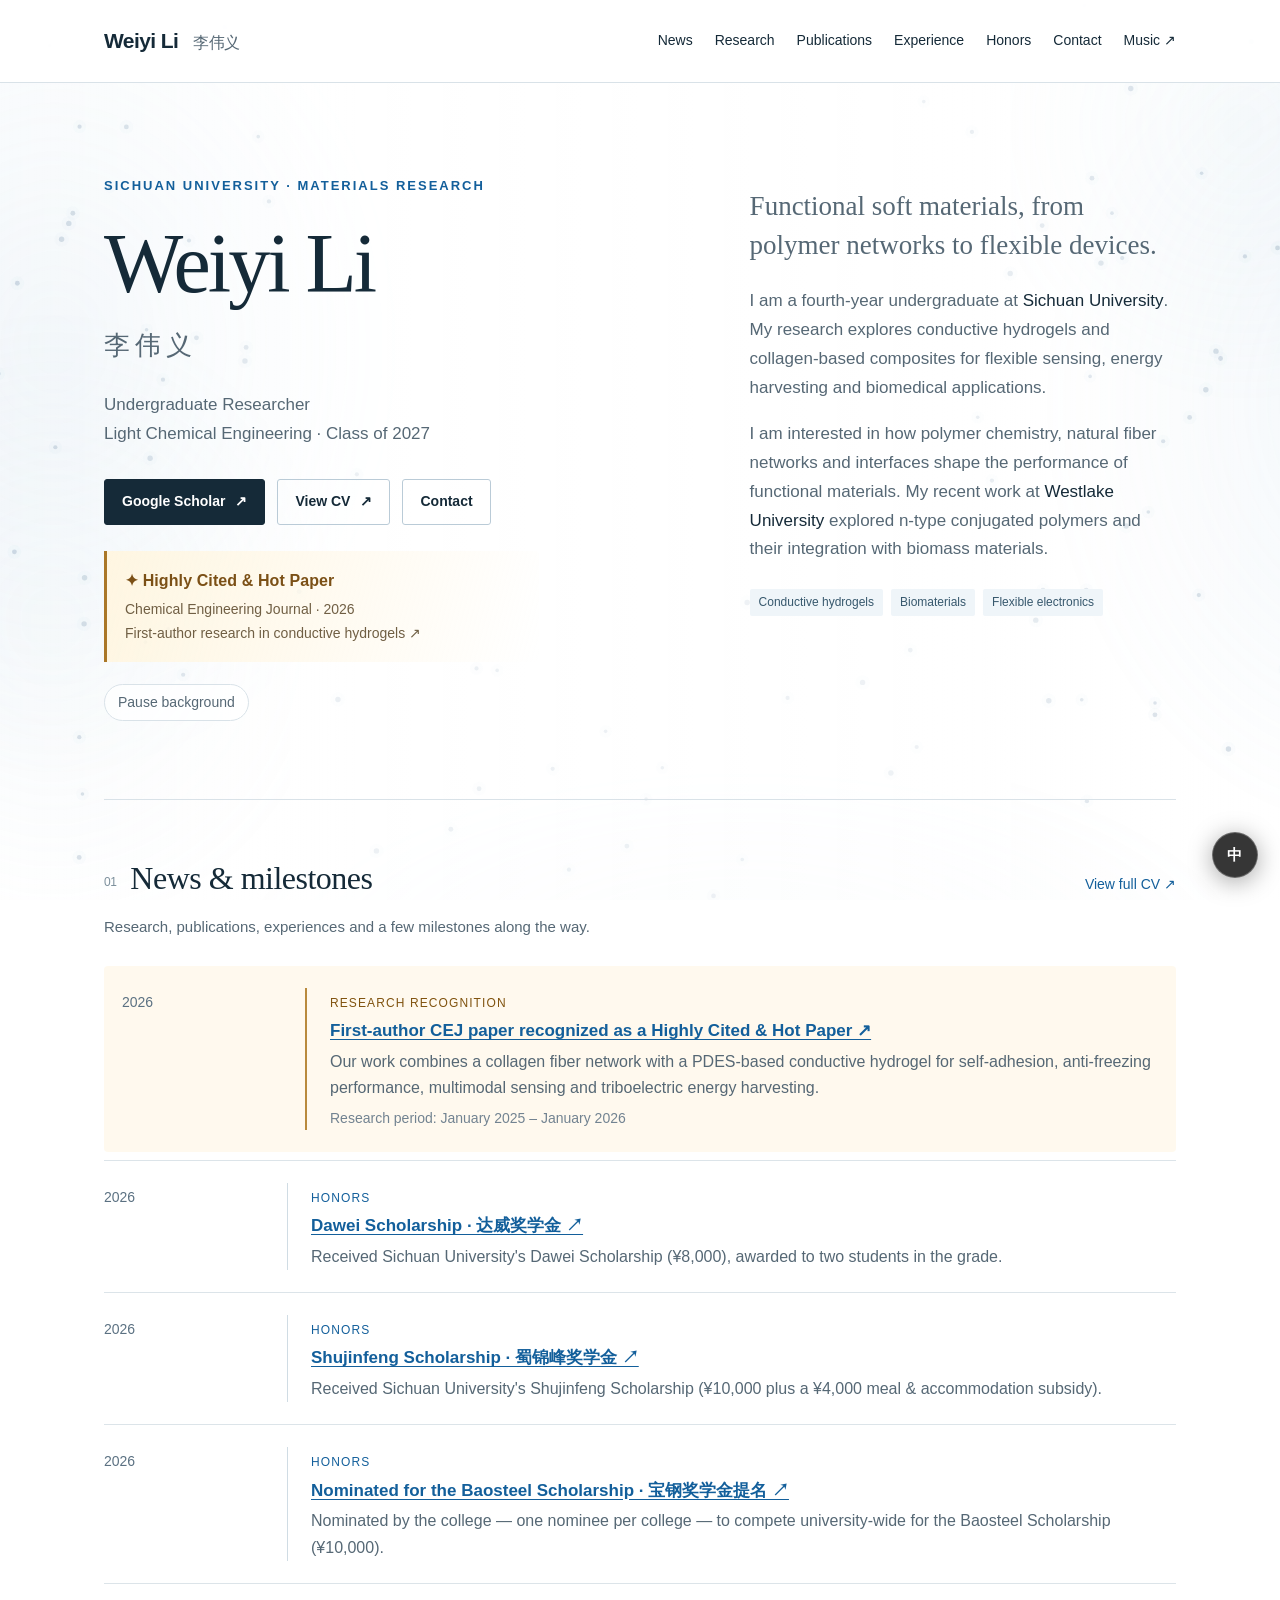
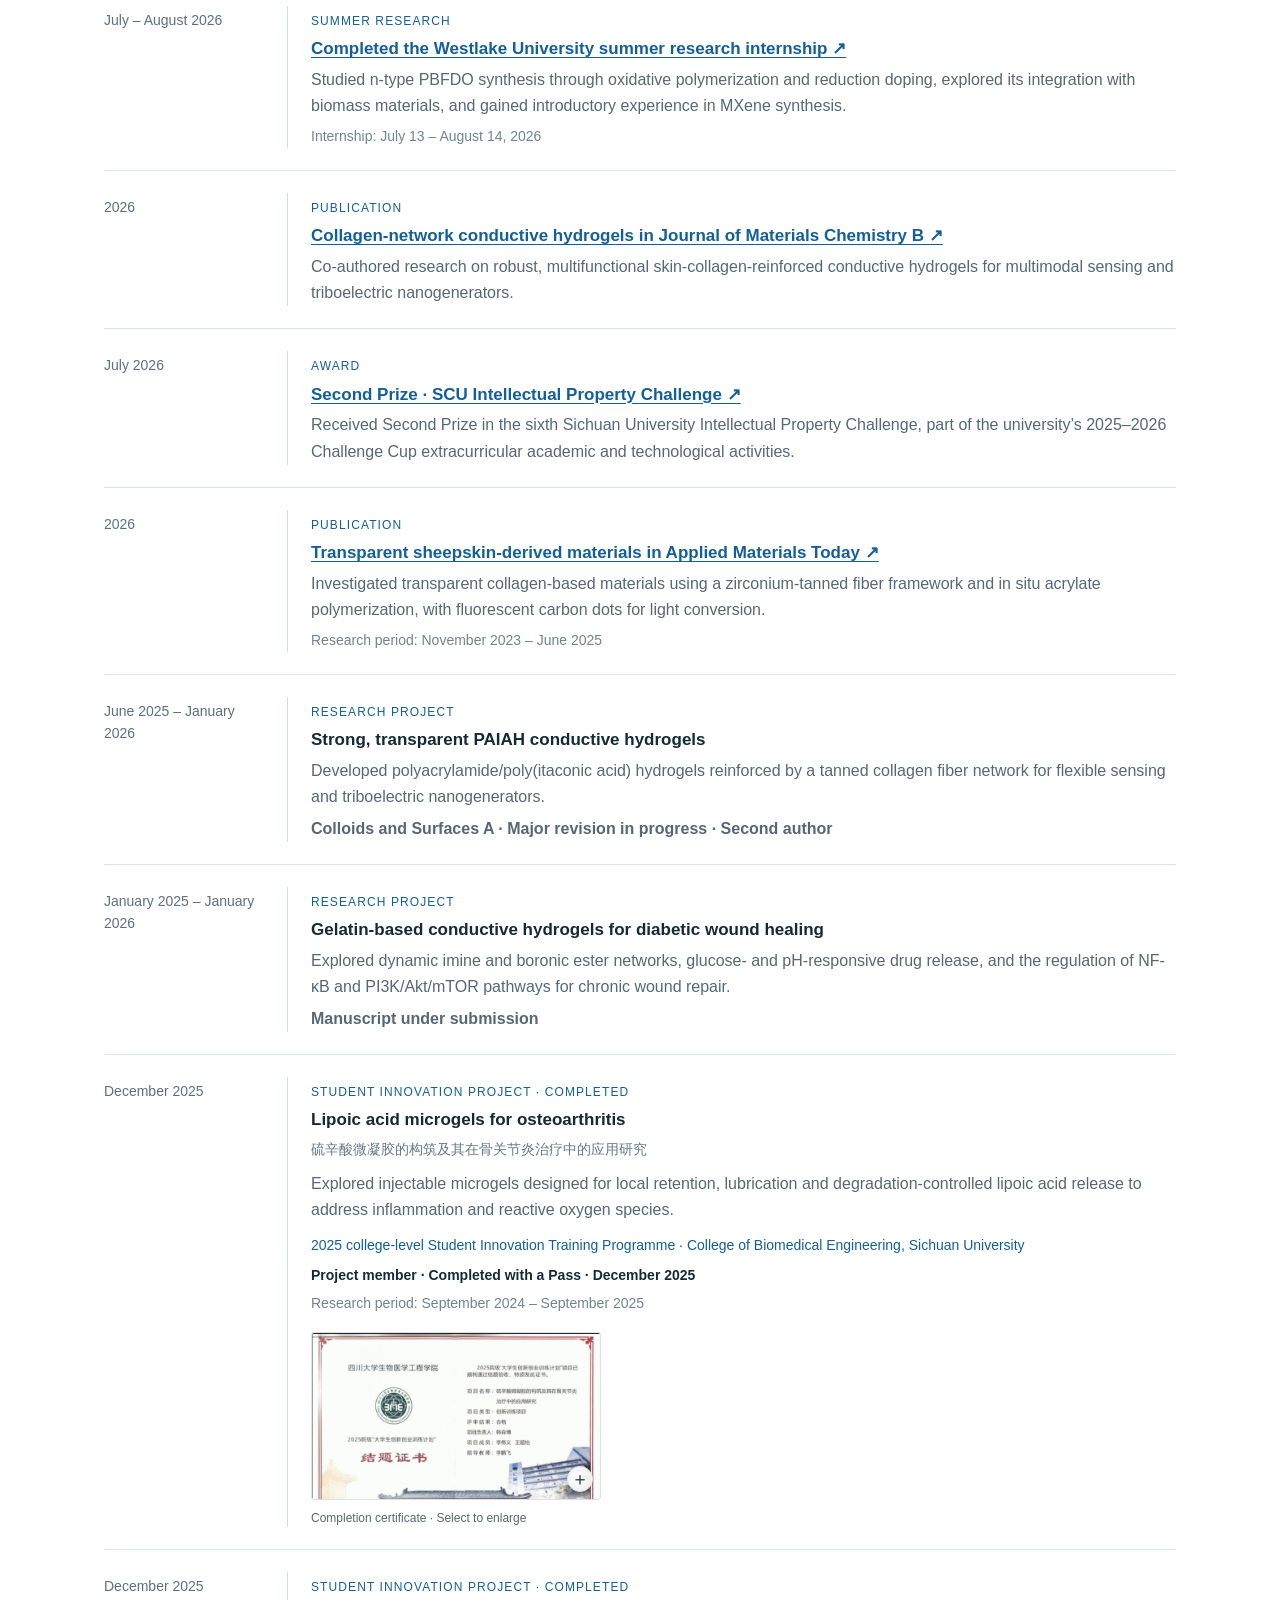
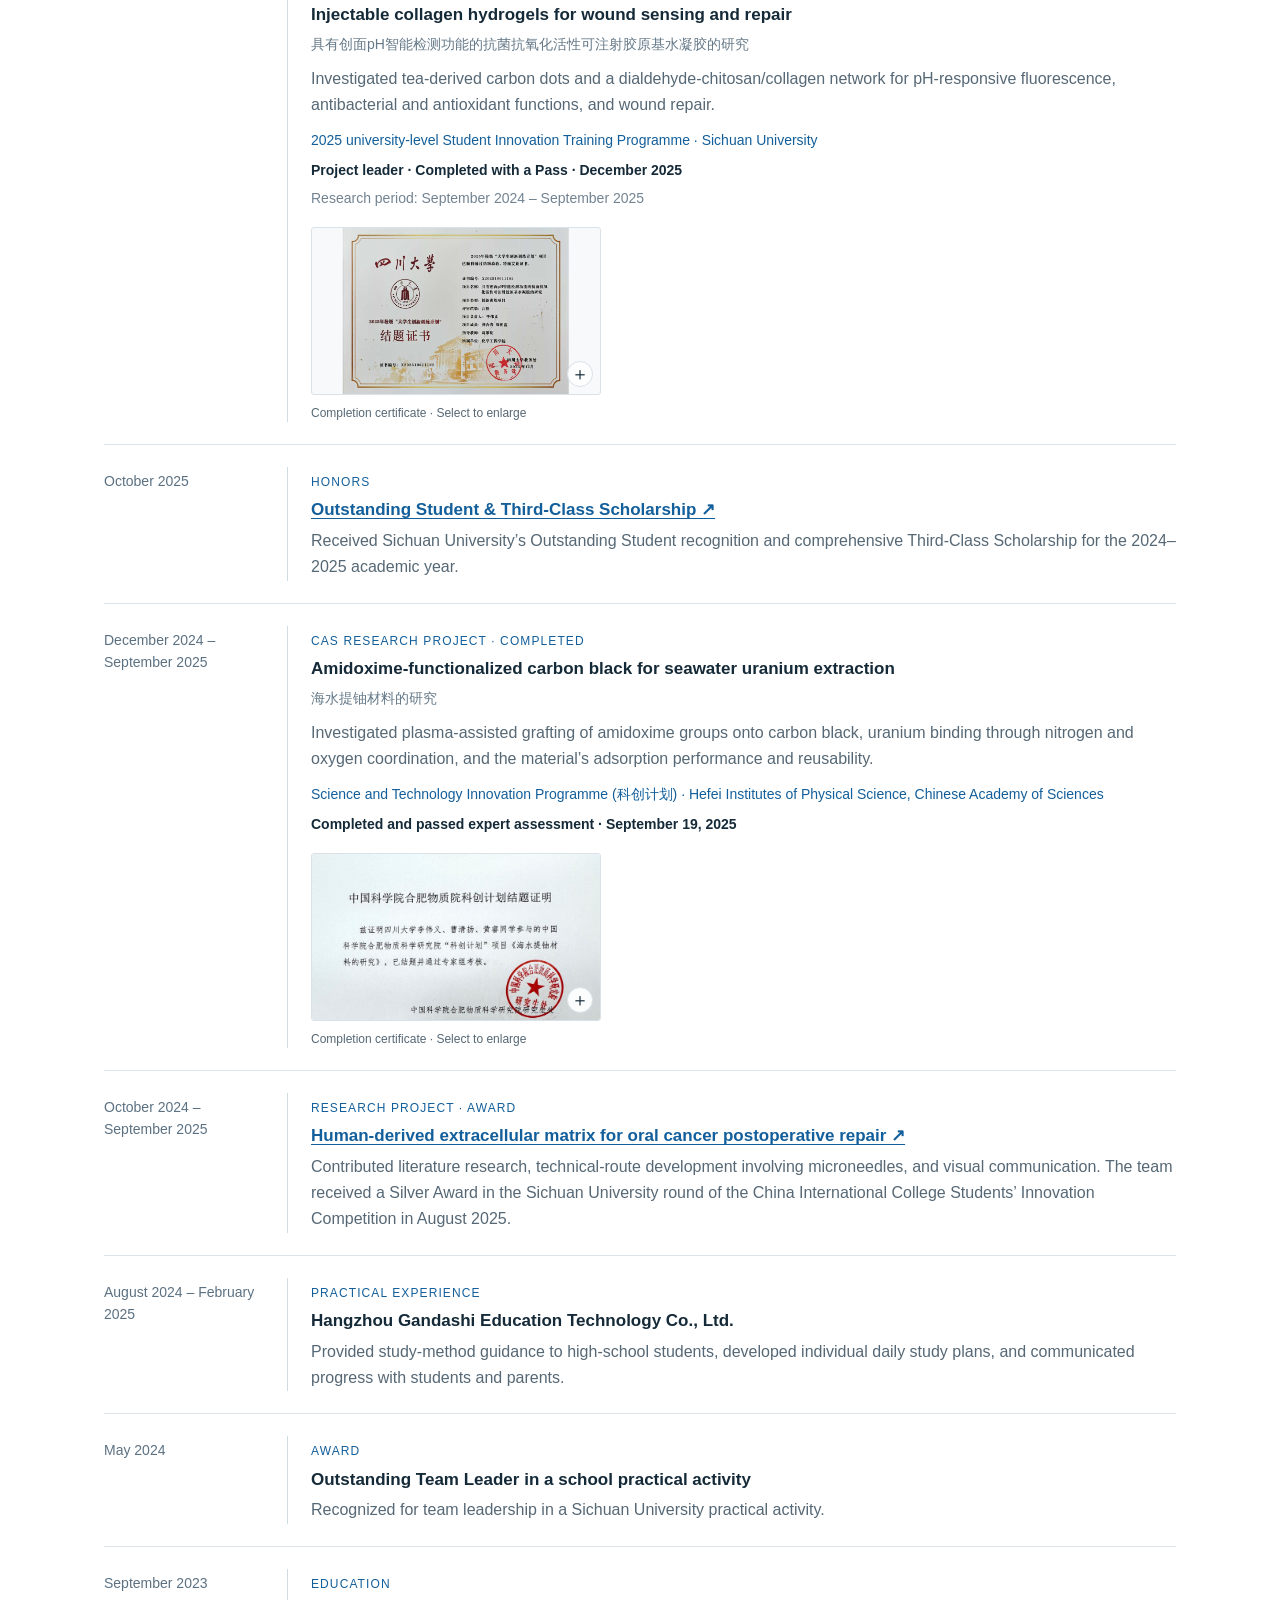
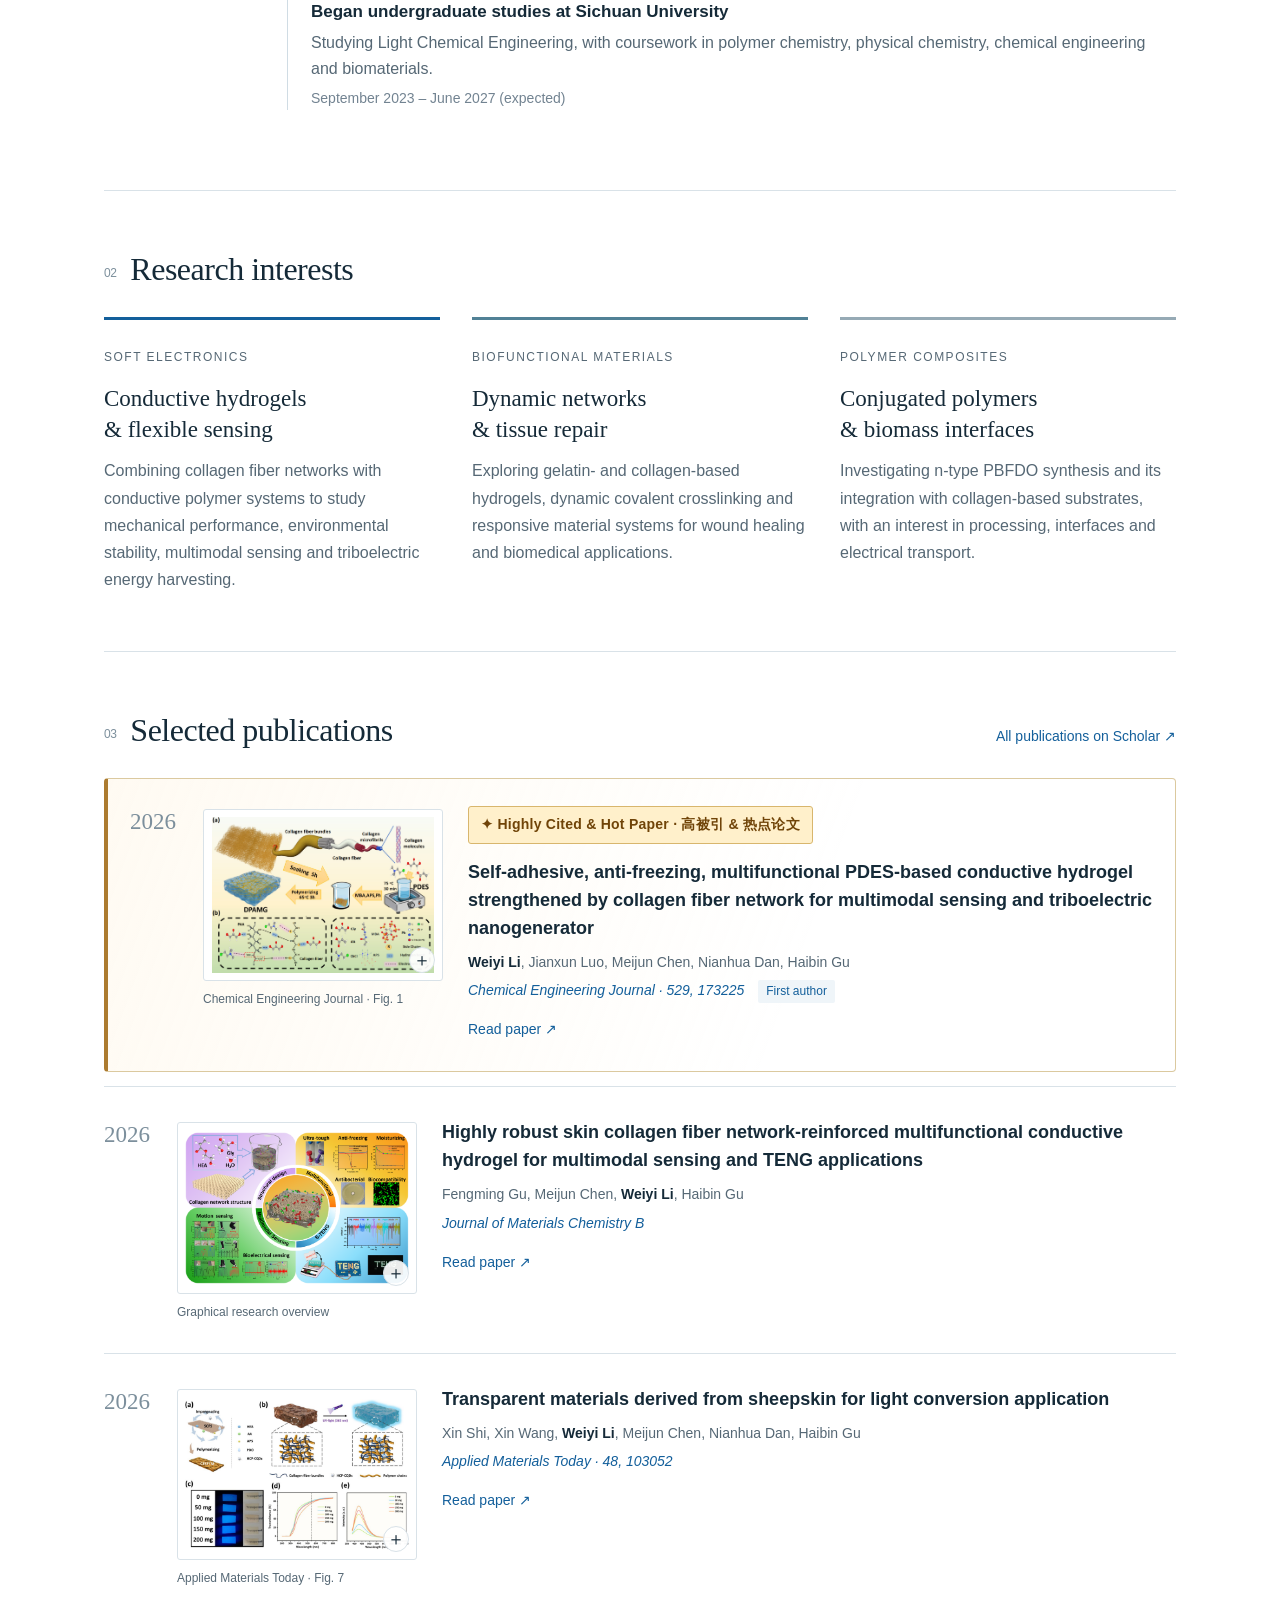
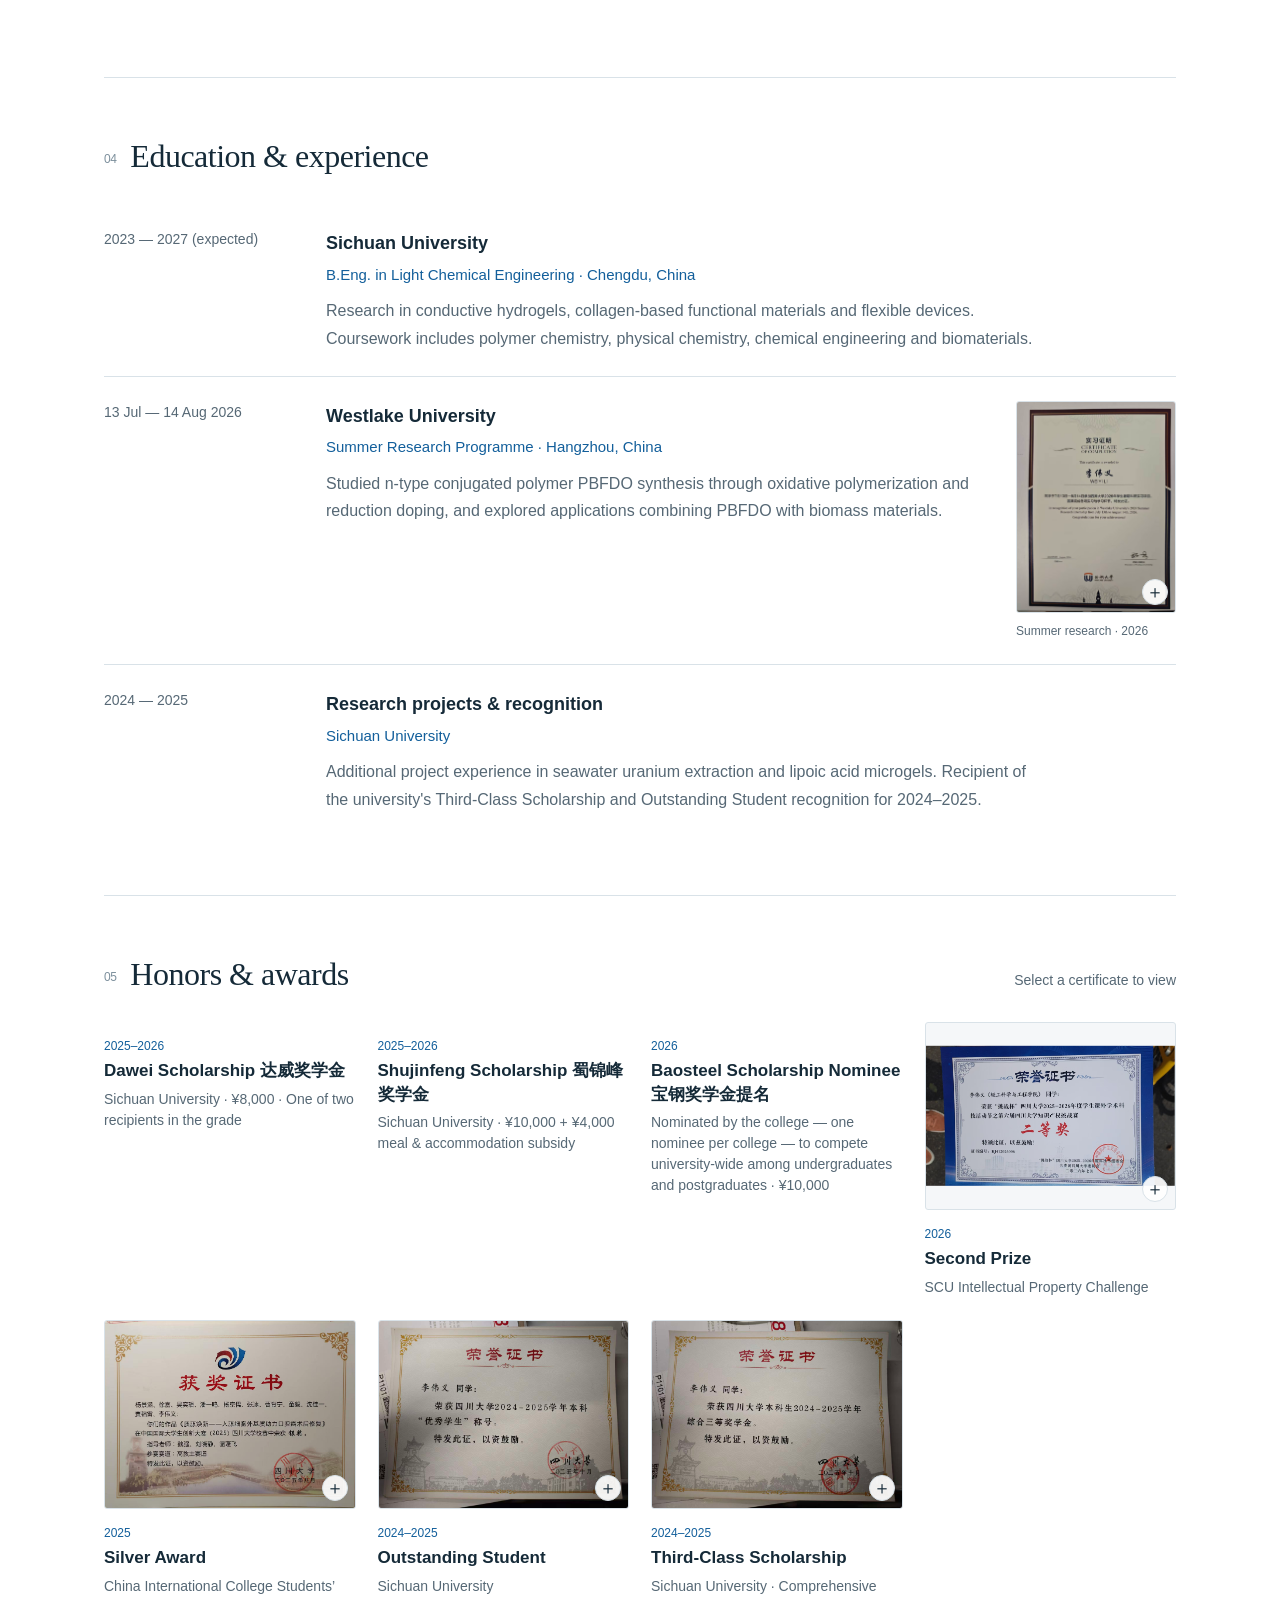
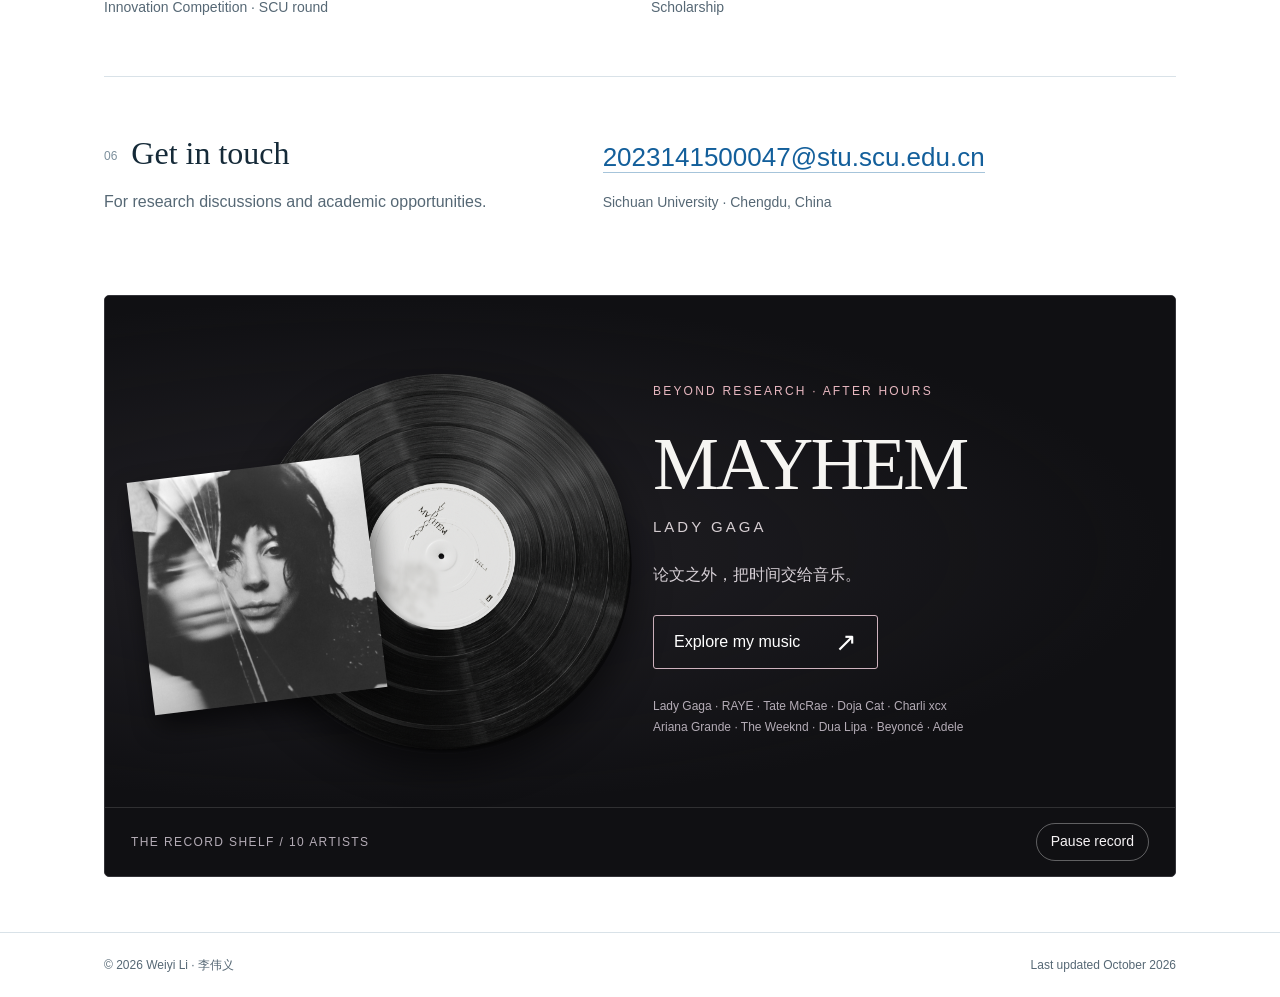
==== index.html @ f897702e "Update footer date to October 2026" ====
<!doctype html>
<html lang="en"><head><meta charset="utf-8"><meta name="viewport" content="width=device-width,initial-scale=1"><title>Weiyi Li | Materials Research</title><meta name="description" content="Weiyi Li is an undergraduate researcher at Sichuan University working on conductive hydrogels, collagen-based materials and conjugated polymers."><meta name="theme-color" content="#152a38"><link rel="stylesheet" href="style.css"></head><body><div class="academic-ambient" aria-hidden="true"><div class="gel-field"></div><div class="gel-field second"></div><canvas id="polymer-network"></canvas><div class="reading-veil"></div></div><a class="skip" href="#main">Skip to content</a><header class="topbar"><div class="wrap"><a class="wordmark" href="#">Weiyi Li <span>李伟义</span></a><nav aria-label="Main navigation"><a href="#news">News</a><a href="#research">Research</a><a href="#publications">Publications</a><a href="#experience">Experience</a><a href="#honors">Honors</a><a href="#contact">Contact</a><a href="music/index.html">Music ↗</a></nav></div></header><main id="main" class="wrap"><div class="hero"><div><p class="eyebrow">Sichuan University · Materials Research</p><h1>Weiyi Li<span lang="zh-CN">李伟义</span></h1><p class="role">Undergraduate Researcher<br>Light Chemical Engineering · Class of 2027</p><div class="links"><a class="button primary" href="https://scholar.google.com/citations?user=PTNazwgAAAAJ&amp;hl=en" target="_blank" rel="noopener noreferrer">Google Scholar <span aria-hidden="true">↗</span></a><a class="button" href="cv.pdf" target="_blank" rel="noopener">View CV <span aria-hidden="true">↗</span></a><a class="button" href="#contact">Contact</a></div><a class="hero-recognition" href="#cej-paper"><span class="recognition-title">✦ Highly Cited & Hot Paper</span><span class="recognition-meta">Chemical Engineering Journal · 2026<br>First-author research in conductive hydrogels ↗</span></a><button type="button" id="background-motion" class="background-motion" aria-pressed="true">Pause background</button></div><div class="intro"><p class="lead">Functional soft materials, from polymer networks to flexible devices.</p><p>I am a fourth-year undergraduate at <strong>Sichuan University</strong>. My research explores conductive hydrogels and collagen-based composites for flexible sensing, energy harvesting and biomedical applications.</p><p>I am interested in how polymer chemistry, natural fiber networks and interfaces shape the performance of functional materials. My recent work at <strong>Westlake University</strong> explored n-type conjugated polymers and their integration with biomass materials.</p><div class="keywords"><span>Conductive hydrogels</span><span>Biomaterials</span><span>Flexible electronics</span></div></div></div><section id="news"><div class="section-head"><h2><span class="section-number">01</span>News &amp; milestones</h2><a href="cv.pdf" target="_blank" rel="noopener">View full CV ↗</a></div><p class="news-intro">Research, publications, experiences and a few milestones along the way.</p><ul class="news-list"><li class="news-item news-highlight"><div class="news-date">2026</div><div class="news-body"><span class="news-category">Research recognition</span><h3><a href="#cej-paper">First-author CEJ paper recognized as a Highly Cited & Hot Paper ↗</a></h3><p>Our work combines a collagen fiber network with a PDES-based conductive hydrogel for self-adhesion, anti-freezing performance, multimodal sensing and triboelectric energy harvesting.</p><p class="news-period">Research period: January 2025 – January 2026</p></div></li><li class="news-item"><div class="news-date">2026</div><div class="news-body"><span class="news-category">Honors</span><h3><a href="#honors">Dawei Scholarship · 达威奖学金 ↗</a></h3><p>Received Sichuan University's Dawei Scholarship (¥8,000), awarded to two students in the grade.</p></div></li><li class="news-item"><div class="news-date">2026</div><div class="news-body"><span class="news-category">Honors</span><h3><a href="#honors">Shujinfeng Scholarship · 蜀锦峰奖学金 ↗</a></h3><p>Received Sichuan University's Shujinfeng Scholarship (¥10,000 plus a ¥4,000 meal &amp; accommodation subsidy).</p></div></li><li class="news-item"><div class="news-date">2026</div><div class="news-body"><span class="news-category">Honors</span><h3><a href="#honors">Nominated for the Baosteel Scholarship · 宝钢奖学金提名 ↗</a></h3><p>Nominated by the college — one nominee per college — to compete university-wide for the Baosteel Scholarship (¥10,000).</p></div></li><li class="news-item"><div class="news-date">July – August 2026</div><div class="news-body"><span class="news-category">Summer research</span><h3><a href="#experience">Completed the Westlake University summer research internship ↗</a></h3><p>Studied n-type PBFDO synthesis through oxidative polymerization and reduction doping, explored its integration with biomass materials, and gained introductory experience in MXene synthesis.</p><p class="news-period">Internship: July 13 – August 14, 2026</p></div></li><li class="news-item"><div class="news-date">2026</div><div class="news-body"><span class="news-category">Publication</span><h3><a href="https://doi.org/10.1039/D6TB00545D" target="_blank" rel="noopener noreferrer">Collagen-network conductive hydrogels in Journal of Materials Chemistry B ↗</a></h3><p>Co-authored research on robust, multifunctional skin-collagen-reinforced conductive hydrogels for multimodal sensing and triboelectric nanogenerators.</p></div></li><li class="news-item"><div class="news-date">July 2026</div><div class="news-body"><span class="news-category">Award</span><h3><a href="#honors">Second Prize · SCU Intellectual Property Challenge ↗</a></h3><p>Received Second Prize in the sixth Sichuan University Intellectual Property Challenge, part of the university’s 2025–2026 Challenge Cup extracurricular academic and technological activities.</p></div></li><li class="news-item"><div class="news-date">2026</div><div class="news-body"><span class="news-category">Publication</span><h3><a href="https://doi.org/10.1016/j.apmt.2025.103052" target="_blank" rel="noopener noreferrer">Transparent sheepskin-derived materials in Applied Materials Today ↗</a></h3><p>Investigated transparent collagen-based materials using a zirconium-tanned fiber framework and in situ acrylate polymerization, with fluorescent carbon dots for light conversion.</p><p class="news-period">Research period: November 2023 – June 2025</p></div></li><li class="news-item"><div class="news-date">June 2025 – January 2026</div><div class="news-body"><span class="news-category">Research project</span><h3>Strong, transparent PAIAH conductive hydrogels</h3><p>Developed polyacrylamide/poly(itaconic acid) hydrogels reinforced by a tanned collagen fiber network for flexible sensing and triboelectric nanogenerators.</p><p><strong>Colloids and Surfaces A · Major revision in progress · Second author</strong></p></div></li><li class="news-item"><div class="news-date">January 2025 – January 2026</div><div class="news-body"><span class="news-category">Research project</span><h3>Gelatin-based conductive hydrogels for diabetic wound healing</h3><p>Explored dynamic imine and boronic ester networks, glucose- and pH-responsive drug release, and the regulation of NF-κB and PI3K/Akt/mTOR pathways for chronic wound repair.</p><p><strong>Manuscript under submission</strong></p></div></li><li class="news-item"><div class="news-date">December 2025</div><div class="news-body"><span class="news-category">Student innovation project · Completed</span><h3>Lipoic acid microgels for osteoarthritis</h3><p class="project-original-title" lang="zh-CN">硫辛酸微凝胶的构筑及其在骨关节炎治疗中的应用研究</p><p>Explored injectable microgels designed for local retention, lubrication and degradation-controlled lipoic acid release to address inflammation and reactive oxygen species.</p><p class="project-programme">2025 college-level Student Innovation Training Programme · College of Biomedical Engineering, Sichuan University</p><p class="project-status">Project member · Completed with a Pass · December 2025</p><p class="news-period">Research period: September 2024 – September 2025</p><figure class="project-certificate"><a class="image-zoom" href="assets/lipoic-microgels-completion.jpg" data-image="assets/lipoic-microgels-completion.jpg" data-caption="SCU college-level innovation project · Lipoic acid microgels for osteoarthritis · Project member · Completed December 2025" aria-label="Enlarge: SCU college-level innovation project · Lipoic acid microgels for osteoarthritis · Project member · Completed December 2025"><img src="assets/lipoic-microgels-completion.jpg" alt="SCU college-level innovation project · Lipoic acid microgels for osteoarthritis · Project member · Completed December 2025" loading="lazy" decoding="async" width="1418" height="1016"><span class="zoom-mark" aria-hidden="true">＋</span></a><figcaption>Completion certificate · Select to enlarge</figcaption></figure></div></li><li class="news-item"><div class="news-date">December 2025</div><div class="news-body"><span class="news-category">Student innovation project · Completed</span><h3>Injectable collagen hydrogels for wound sensing and repair</h3><p class="project-original-title" lang="zh-CN">具有创面pH智能检测功能的抗菌抗氧化活性可注射胶原基水凝胶的研究</p><p>Investigated tea-derived carbon dots and a dialdehyde-chitosan/collagen network for pH-responsive fluorescence, antibacterial and antioxidant functions, and wound repair.</p><p class="project-programme">2025 university-level Student Innovation Training Programme · Sichuan University</p><p class="project-status">Project leader · Completed with a Pass · December 2025</p><p class="news-period">Research period: September 2024 – September 2025</p><figure class="project-certificate"><a class="image-zoom rotated-counterclockwise" href="assets/collagen-hydrogel-completion.jpg" data-image="assets/collagen-hydrogel-completion.jpg" data-caption="SCU university-level innovation project · Injectable collagen hydrogel for wound pH sensing · Project leader · Completed December 2025" aria-label="Enlarge: SCU university-level innovation project · Injectable collagen hydrogel for wound pH sensing · Project leader · Completed December 2025" data-rotation="-90"><img src="assets/collagen-hydrogel-completion.jpg" alt="SCU university-level innovation project · Injectable collagen hydrogel for wound pH sensing · Project leader · Completed December 2025" loading="lazy" decoding="async" width="1279" height="1724"><span class="zoom-mark" aria-hidden="true">＋</span></a><figcaption>Completion certificate · Select to enlarge</figcaption></figure></div></li><li class="news-item"><div class="news-date">October 2025</div><div class="news-body"><span class="news-category">Honors</span><h3><a href="#honors">Outstanding Student &amp; Third-Class Scholarship ↗</a></h3><p>Received Sichuan University’s Outstanding Student recognition and comprehensive Third-Class Scholarship for the 2024–2025 academic year.</p></div></li><li class="news-item"><div class="news-date">December 2024 – September 2025</div><div class="news-body"><span class="news-category">CAS research project · Completed</span><h3>Amidoxime-functionalized carbon black for seawater uranium extraction</h3><p class="project-original-title" lang="zh-CN">海水提铀材料的研究</p><p>Investigated plasma-assisted grafting of amidoxime groups onto carbon black, uranium binding through nitrogen and oxygen coordination, and the material’s adsorption performance and reusability.</p><p class="project-programme">Science and Technology Innovation Programme (科创计划) · Hefei Institutes of Physical Science, Chinese Academy of Sciences</p><p class="project-status">Completed and passed expert assessment · September 19, 2025</p><figure class="project-certificate"><a class="image-zoom" href="assets/cas-uranium-completion.png" data-image="assets/cas-uranium-completion.png" data-caption="CAS Hefei Institutes of Physical Science · Seawater uranium extraction project · Completed September 19, 2025" aria-label="Enlarge: CAS Hefei Institutes of Physical Science · Seawater uranium extraction project · Completed September 19, 2025"><img src="assets/cas-uranium-completion.png" alt="CAS Hefei Institutes of Physical Science · Seawater uranium extraction project · Completed September 19, 2025" loading="lazy" decoding="async" width="730" height="971"><span class="zoom-mark" aria-hidden="true">＋</span></a><figcaption>Completion certificate · Select to enlarge</figcaption></figure></div></li><li class="news-item"><div class="news-date">October 2024 – September 2025</div><div class="news-body"><span class="news-category">Research project · Award</span><h3><a href="#honors">Human-derived extracellular matrix for oral cancer postoperative repair ↗</a></h3><p>Contributed literature research, technical-route development involving microneedles, and visual communication. The team received a Silver Award in the Sichuan University round of the China International College Students’ Innovation Competition in August 2025.</p></div></li><li class="news-item"><div class="news-date">August 2024 – February 2025</div><div class="news-body"><span class="news-category">Practical experience</span><h3>Hangzhou Gandashi Education Technology Co., Ltd.</h3><p>Provided study-method guidance to high-school students, developed individual daily study plans, and communicated progress with students and parents.</p></div></li><li class="news-item"><div class="news-date">May 2024</div><div class="news-body"><span class="news-category">Award</span><h3>Outstanding Team Leader in a school practical activity</h3><p>Recognized for team leadership in a Sichuan University practical activity.</p></div></li><li class="news-item"><div class="news-date">September 2023</div><div class="news-body"><span class="news-category">Education</span><h3>Began undergraduate studies at Sichuan University</h3><p>Studying Light Chemical Engineering, with coursework in polymer chemistry, physical chemistry, chemical engineering and biomaterials.</p><p class="news-period">September 2023 – June 2027 (expected)</p></div></li></ul></section><section id="research"><div class="section-head"><h2><span class="section-number">02</span>Research interests</h2></div><div class="research-grid"><article class="research"><span class="kicker">Soft electronics</span><h3>Conductive hydrogels<br>&amp; flexible sensing</h3><p>Combining collagen fiber networks with conductive polymer systems to study mechanical performance, environmental stability, multimodal sensing and triboelectric energy harvesting.</p></article><article class="research"><span class="kicker">Biofunctional materials</span><h3>Dynamic networks<br>&amp; tissue repair</h3><p>Exploring gelatin- and collagen-based hydrogels, dynamic covalent crosslinking and responsive material systems for wound healing and biomedical applications.</p></article><article class="research"><span class="kicker">Polymer composites</span><h3>Conjugated polymers<br>&amp; biomass interfaces</h3><p>Investigating n-type PBFDO synthesis and its integration with collagen-based substrates, with an interest in processing, interfaces and electrical transport.</p></article></div></section><section id="publications"><div class="section-head"><h2><span class="section-number">03</span>Selected publications</h2><a href="https://scholar.google.com/citations?user=PTNazwgAAAAJ&amp;hl=en" target="_blank" rel="noopener noreferrer">All publications on Scholar ↗</a></div><article class="pub with-figure highly-cited" id="cej-paper"><div class="pub-year">2026</div><figure class="paper-figure"><a class="image-zoom " href="assets/dpamg-network.png" data-image="assets/dpamg-network.png" data-caption="Preparation and network design of DPAMG." aria-label="Enlarge: Preparation and network design of DPAMG."><img src="assets/dpamg-network.png" alt="Preparation and network design of DPAMG." loading="lazy" decoding="async" width="1022" height="717"><span class="zoom-mark" aria-hidden="true">＋</span></a><figcaption>Chemical Engineering Journal · Fig. 1</figcaption></figure><div><span class="highly-cited-badge">✦ Highly Cited & Hot Paper · 高被引 & 热点论文</span><h3><a href="https://www.sciencedirect.com/science/article/pii/S1385894726006844" target="_blank" rel="noopener noreferrer">Self-adhesive, anti-freezing, multifunctional PDES-based conductive hydrogel strengthened by collagen fiber network for multimodal sensing and triboelectric nanogenerator</a></h3><p><strong>Weiyi Li</strong>, Jianxun Luo, Meijun Chen, Nianhua Dan, Haibin Gu</p><p class="venue">Chemical Engineering Journal · 529, 173225 <span class="tag">First author</span></p><a class="paper-link" href="https://www.sciencedirect.com/science/article/pii/S1385894726006844" target="_blank" rel="noopener noreferrer">Read paper ↗</a></div></article><article class="pub with-figure"><div class="pub-year">2026</div><figure class="paper-figure"><a class="image-zoom " href="assets/hydrogel-overview.png" data-image="assets/hydrogel-overview.png" data-caption="Collagen-network hydrogel for multimodal sensing and triboelectric energy harvesting." aria-label="Enlarge: Collagen-network hydrogel for multimodal sensing and triboelectric energy harvesting."><img src="assets/hydrogel-overview.png" alt="Collagen-network hydrogel for multimodal sensing and triboelectric energy harvesting." loading="lazy" decoding="async" width="1385" height="945"><span class="zoom-mark" aria-hidden="true">＋</span></a><figcaption>Graphical research overview</figcaption></figure><div><h3><a href="https://doi.org/10.1039/D6TB00545D" target="_blank" rel="noopener noreferrer">Highly robust skin collagen fiber network-reinforced multifunctional conductive hydrogel for multimodal sensing and TENG applications</a></h3><p>Fengming Gu, Meijun Chen, <strong>Weiyi Li</strong>, Haibin Gu</p><p class="venue">Journal of Materials Chemistry B</p><a class="paper-link" href="https://doi.org/10.1039/D6TB00545D" target="_blank" rel="noopener noreferrer">Read paper ↗</a></div></article><article class="pub with-figure"><div class="pub-year">2026</div><figure class="paper-figure"><a class="image-zoom " href="assets/light-conversion.png" data-image="assets/light-conversion.png" data-caption="Fluorescent transparent collagen-based materials." aria-label="Enlarge: Fluorescent transparent collagen-based materials."><img src="assets/light-conversion.png" alt="Fluorescent transparent collagen-based materials." loading="lazy" decoding="async" width="1388" height="932"><span class="zoom-mark" aria-hidden="true">＋</span></a><figcaption>Applied Materials Today · Fig. 7</figcaption></figure><div><h3><a href="https://www.sciencedirect.com/science/article/abs/pii/S235294072500469X" target="_blank" rel="noopener noreferrer">Transparent materials derived from sheepskin for light conversion application</a></h3><p>Xin Shi, Xin Wang, <strong>Weiyi Li</strong>, Meijun Chen, Nianhua Dan, Haibin Gu</p><p class="venue">Applied Materials Today · 48, 103052</p><a class="paper-link" href="https://doi.org/10.1016/j.apmt.2025.103052" target="_blank" rel="noopener noreferrer">Read paper ↗</a></div></article></section><section id="experience"><div class="section-head"><h2><span class="section-number">04</span>Education &amp; experience</h2></div><article class="experience-row"><div class="date">2023 — 2027 (expected)</div><div><h3>Sichuan University</h3><p class="position">B.Eng. in Light Chemical Engineering · Chengdu, China</p><p>Research in conductive hydrogels, collagen-based functional materials and flexible devices. Coursework includes polymer chemistry, physical chemistry, chemical engineering and biomaterials.</p></div></article><article class="experience-row with-certificate"><div class="date">13 Jul — 14 Aug 2026</div><div><h3>Westlake University</h3><p class="position">Summer Research Programme · Hangzhou, China</p><p>Studied n-type conjugated polymer PBFDO synthesis through oxidative polymerization and reduction doping, and explored applications combining PBFDO with biomass materials.</p></div><figure class="internship-photo"><a class="image-zoom " href="assets/westlake-certificate.jpg" data-image="assets/westlake-certificate.jpg" data-caption="Westlake University summer research internship certificate, July 13–August 14, 2026." aria-label="Enlarge: Westlake University summer research internship certificate, July 13–August 14, 2026."><img src="assets/westlake-certificate.jpg" alt="Westlake University summer research internship certificate, July 13–August 14, 2026." loading="lazy" decoding="async" width="1279" height="1706"><span class="zoom-mark" aria-hidden="true">＋</span></a><figcaption>Summer research · 2026</figcaption></figure></article><article class="experience-row"><div class="date">2024 — 2025</div><div><h3>Research projects &amp; recognition</h3><p class="position">Sichuan University</p><p>Additional project experience in seawater uranium extraction and lipoic acid microgels. Recipient of the university's Third-Class Scholarship and Outstanding Student recognition for 2024–2025.</p></div></article></section><section id="honors"><div class="section-head"><h2><span class="section-number">05</span>Honors &amp; awards</h2><span class="section-note">Select a certificate to view</span></div><div class="honors-grid"><figure class="award"><figcaption><span class="award-date">2025–2026</span><h3>Dawei Scholarship <span lang="zh-CN">达威奖学金</span></h3><p>Sichuan University · ¥8,000 · One of two recipients in the grade</p></figcaption></figure><figure class="award"><figcaption><span class="award-date">2025–2026</span><h3>Shujinfeng Scholarship <span lang="zh-CN">蜀锦峰奖学金</span></h3><p>Sichuan University · ¥10,000 + ¥4,000 meal &amp; accommodation subsidy</p></figcaption></figure><figure class="award"><figcaption><span class="award-date">2026</span><h3>Baosteel Scholarship Nominee <span lang="zh-CN">宝钢奖学金提名</span></h3><p>Nominated by the college — one nominee per college — to compete university-wide among undergraduates and postgraduates · ¥10,000</p></figcaption></figure><figure class="award"><a class="image-zoom rotated" href="assets/challenge-cup.jpg" data-image="assets/challenge-cup.jpg" data-caption="Second Prize · SCU Intellectual Property Challenge" aria-label="Enlarge: Second Prize · SCU Intellectual Property Challenge"><img src="assets/challenge-cup.jpg" alt="Second Prize · SCU Intellectual Property Challenge" loading="lazy" decoding="async" width="1080" height="1919"><span class="zoom-mark" aria-hidden="true">＋</span></a><figcaption><span class="award-date">2026</span><h3>Second Prize</h3><p>SCU Intellectual Property Challenge</p></figcaption></figure><figure class="award"><a class="image-zoom " href="assets/innovation-silver.jpg" data-image="assets/innovation-silver.jpg" data-caption="Silver Award · China International College Students’ Innovation Competition · SCU round" aria-label="Enlarge: Silver Award · China International College Students’ Innovation Competition · SCU round"><img src="assets/innovation-silver.jpg" alt="Silver Award · China International College Students’ Innovation Competition · SCU round" loading="lazy" decoding="async" width="1706" height="1279"><span class="zoom-mark" aria-hidden="true">＋</span></a><figcaption><span class="award-date">2025</span><h3>Silver Award</h3><p>China International College Students’ Innovation Competition · SCU round</p></figcaption></figure><figure class="award"><a class="image-zoom " href="assets/outstanding-student.jpg" data-image="assets/outstanding-student.jpg" data-caption="Outstanding Student · Sichuan University" aria-label="Enlarge: Outstanding Student · Sichuan University"><img src="assets/outstanding-student.jpg" alt="Outstanding Student · Sichuan University" loading="lazy" decoding="async" width="1706" height="1279"><span class="zoom-mark" aria-hidden="true">＋</span></a><figcaption><span class="award-date">2024–2025</span><h3>Outstanding Student</h3><p>Sichuan University</p></figcaption></figure><figure class="award"><a class="image-zoom " href="assets/scholarship.jpg" data-image="assets/scholarship.jpg" data-caption="Third-Class Scholarship · Sichuan University · Comprehensive Scholarship" aria-label="Enlarge: Third-Class Scholarship · Sichuan University · Comprehensive Scholarship"><img src="assets/scholarship.jpg" alt="Third-Class Scholarship · Sichuan University · Comprehensive Scholarship" loading="lazy" decoding="async" width="1706" height="1279"><span class="zoom-mark" aria-hidden="true">＋</span></a><figcaption><span class="award-date">2024–2025</span><h3>Third-Class Scholarship</h3><p>Sichuan University · Comprehensive Scholarship</p></figcaption></figure></div></section><section class="contact" id="contact"><div><h2><span class="section-number">06</span>Get in touch</h2><p>For research discussions and academic opportunities.</p></div><div class="contact-right"><a class="email" href="mailto:2023141500047@stu.scu.edu.cn">2023141500047@stu.scu.edu.cn</a><p>Sichuan University · Chengdu, China</p></div></section><div class="music-invitation">
<a id="after-hours-entry" class="after-hours-entry mayhem-entry" href="music/index.html" aria-label="Enter After Hours, my music collection">
<div class="record-display" aria-hidden="true"><img class="mayhem-sleeve" src="music/assets/1837310866.jpg" alt="" width="600" height="600" loading="lazy"><div class="record-window"><img class="mayhem-vinyl" src="music/assets/mayhem-vinyl.png" alt="" loading="lazy"></div></div>
<div class="mayhem-copy"><span class="music-eyebrow">BEYOND RESEARCH · AFTER HOURS</span><h2>MAYHEM<span>Lady Gaga</span></h2><p lang="zh-CN">论文之外，把时间交给音乐。</p><span class="music-invitation-link">Explore my music <span aria-hidden="true">↗</span></span><p class="music-lineup">Lady Gaga · RAYE · Tate McRae · Doja Cat · Charli xcx<br>Ariana Grande · The Weeknd · Dua Lipa · Beyoncé · Adele</p></div></a>
<div class="record-controls"><span>THE RECORD SHELF / 10 ARTISTS</span><button type="button" id="record-motion" aria-pressed="true">Pause record</button></div></div></main><footer><div class="wrap"><span>© 2026 Weiyi Li · 李伟义</span><span>Last updated October 2026</span></div></footer><dialog id="image-viewer" aria-labelledby="image-caption"><button class="close-viewer" aria-label="Close image" autofocus>Close ×</button><div class="viewer-stage"><img id="viewer-image" alt=""></div><p id="image-caption"></p></dialog><script src="gallery.js" defer></script><script src="academic-background.js" defer></script><script src="record-motion.js" defer></script><script src="translate.js" defer></script></body></html>
---- style.css ----
:root{--ink:#152a38;--muted:#566875;--blue:#135f9b;--line:#d9e2e8;--paper:#fff;--tint:#eff5f9}*{box-sizing:border-box}html{scroll-behavior:smooth;scroll-padding-top:100px}body{margin:0;color:var(--ink);background:var(--paper);font:17px/1.7 -apple-system,BlinkMacSystemFont,'Segoe UI',Arial,sans-serif}a{color:inherit;text-decoration:none}a:hover{color:var(--blue)}a:focus-visible,button:focus-visible{outline:3px solid #2485cd;outline-offset:5px}button{font:inherit}.wrap{max-width:1160px;margin:auto;padding:0 44px}.topbar{border-bottom:1px solid var(--line);background:#fffffff5;position:sticky;top:0;z-index:10}.topbar .wrap{display:flex;align-items:center;justify-content:space-between;min-height:82px;gap:24px}.wordmark{font-size:21px;font-weight:650;letter-spacing:-.6px}.wordmark span{font-weight:400;color:var(--muted);font-size:16px;margin-left:10px}nav{display:flex;gap:30px;font-size:14px}nav a{padding:10px 0}nav a:hover{box-shadow:0 2px var(--blue)}.hero{display:grid;grid-template-columns:1.35fr 1fr;gap:70px;padding:92px 0 78px;border-bottom:1px solid var(--line)}.eyebrow{font-size:13px;letter-spacing:2px;text-transform:uppercase;font-weight:600;color:var(--blue);margin:0 0 22px}h1{font:normal clamp(54px,7vw,84px)/1.06 Georgia,'Times New Roman',serif;letter-spacing:-3px;margin:0 0 12px}h1 span{display:block;font:26px/1.7 'STSong','Songti SC',serif;letter-spacing:5px;margin-top:16px;color:var(--muted)}.role{font-size:17px;color:var(--muted);margin:23px 0 0}.links{display:flex;gap:12px;flex-wrap:wrap;margin-top:30px}.button{font-size:14px;font-weight:600;display:inline-flex;gap:10px;align-items:center;border:1px solid #bacbd7;padding:10px 17px;border-radius:3px}.button.primary{background:var(--ink);color:white;border-color:var(--ink)}.button:hover{background:var(--tint);color:var(--blue)}.intro{padding-top:12px}.hero-vinyl{display:block;width:250px;margin:0 0 28px auto;opacity:.72;transition:opacity .4s ease,transform .4s ease;text-decoration:none}.hero-vinyl:hover{opacity:.92;transform:scale(1.03)}.hero-vinyl-disc{width:100%;height:auto;border-radius:50%;animation:heroVinylSpin 16s linear infinite;box-shadow:0 8px 30px rgba(20,42,56,.12),0 0 0 1px rgba(255,255,255,.35) inset;filter:drop-shadow(0 2px 10px rgba(20,42,56,.08))}.hero-vinyl-label{display:block;text-align:center;font-size:10px;letter-spacing:2.5px;text-transform:uppercase;color:var(--muted);margin-top:12px;font-weight:500}@keyframes heroVinylSpin{to{transform:rotate(360deg)}}@media(prefers-reduced-motion:reduce){.hero-vinyl-disc{animation:none}}@media(max-width:800px){.hero-vinyl{width:160px;margin:0 auto 24px}}@media(max-width:600px){.hero-vinyl{width:140px;opacity:.6;margin:0 auto 20px}}.intro .lead{font:27px/1.45 Georgia,'Times New Roman',serif;margin:0 0 22px}.intro p{color:var(--muted);margin:0 0 17px}.intro strong{font-weight:500;color:var(--ink)}.keywords{display:flex;flex-wrap:wrap;gap:8px;margin-top:25px}.keywords span{font-size:12px;padding:3px 9px;background:var(--tint);color:#37586d;border-radius:2px}section{padding:58px 0;border-bottom:1px solid var(--line)}.section-head{display:flex;justify-content:space-between;align-items:baseline;gap:20px;margin-bottom:28px}.section-head h2{font:32px/1.25 Georgia,'Times New Roman',serif;letter-spacing:-.5px;margin:0}.section-head>a{font-size:14px;color:var(--blue)}.section-number{font-size:12px;font-family:Arial,sans-serif;color:#7c8f9c;margin-right:14px;vertical-align:middle}.research-grid{display:grid;grid-template-columns:repeat(3,1fr);gap:32px}.research{border-top:3px solid var(--blue);padding-top:22px}.research:nth-child(2){border-color:#518196}.research:nth-child(3){border-color:#96aab5}.research .kicker{font-size:12px;letter-spacing:1.5px;color:var(--muted);text-transform:uppercase}.research h3{font:23px/1.35 Georgia,'Times New Roman',serif;margin:12px 0}.research p{font-size:16px;color:var(--muted);margin:0}.pub{display:grid;grid-template-columns:72px 1fr;gap:22px;padding:27px 0;border-top:1px solid var(--line)}.pub:first-of-type{border-top:0}.pub-year{font:23px/1.4 Georgia,serif;color:#7c8f9c}.pub h3{font-size:18px;line-height:1.55;font-weight:600;margin:0 0 8px;max-width:880px}.pub p{font-size:14px;color:var(--muted);margin:5px 0}.pub strong{color:var(--ink)}.pub .venue{color:var(--blue);font-style:italic}.pub .tag{display:inline-block;margin-left:10px;font-style:normal;font-size:12px;background:var(--tint);padding:1px 8px;border-radius:2px}.pub .paper-link{display:inline-block;margin-top:10px;color:var(--blue);font-size:14px}.experience-row{display:grid;grid-template-columns:190px 1fr;gap:32px;padding:24px 0;border-top:1px solid var(--line)}.experience-row:first-of-type{border:0}.date{font-size:14px;color:var(--muted)}.experience-row h3{font-size:18px;margin:0 0 3px}.experience-row .position{font-size:15px;margin:0 0 10px;color:var(--blue)}.experience-row p{font-size:16px;color:var(--muted);margin:0;max-width:720px}.contact{display:grid;grid-template-columns:1fr 1.25fr;gap:40px;border-bottom:0;padding:58px 0 65px}.contact h2{font:32px Georgia,serif;margin:0 0 16px}.contact p{font-size:16px;color:var(--muted);margin:0}.email{font-size:clamp(17px,2.6vw,26px);color:var(--blue);border-bottom:1px solid #a6c4da;overflow-wrap:anywhere}.contact-right{align-self:center}.contact-right p{margin-top:12px;font-size:14px}footer{border-top:1px solid var(--line);padding:22px 0;color:var(--muted);font-size:12px}footer .wrap{display:flex;justify-content:space-between;gap:16px}.skip{position:absolute;top:-100px;padding:10px;background:white;z-index:20}.skip:focus{top:5px}@media(max-width:800px){.wrap{padding:0 25px}.topbar .wrap{min-height:72px;gap:15px;flex-wrap:wrap;padding-top:14px;padding-bottom:10px}nav{gap:20px;font-size:13px}.hero{grid-template-columns:1fr;gap:35px;padding:48px 0}.intro{padding:0}.intro .lead{font-size:26px;max-width:650px}.research-grid{grid-template-columns:1fr;gap:28px}.research h3{margin:8px 0}.research p{max-width:650px}.experience-row{grid-template-columns:135px 1fr;gap:20px}.contact{grid-template-columns:1fr;gap:24px}section{padding:40px 0}.section-head h2{font-size:28px}}@media(max-width:480px){.wordmark{font-size:19px}.wordmark span{font-size:14px}nav{width:100%;justify-content:space-between;gap:12px}.topbar .wrap{gap:1px}.pub{grid-template-columns:1fr;gap:4px}.pub-year{font-size:16px}.experience-row{grid-template-columns:1fr;gap:4px}.section-head{align-items:flex-start;flex-wrap:wrap;gap:12px}.section-number{margin-right:8px}footer .wrap{flex-direction:column;gap:3px}.links{gap:8px}.button{padding:9px 13px}h1{letter-spacing:-2px}}@media(prefers-reduced-motion:reduce){html{scroll-behavior:auto}}@media print{.topbar{position:static}nav,.links,footer{display:none}.hero{padding:25px 0}.wrap{padding:0}section{break-inside:avoid}.pub{break-inside:avoid}body{font-size:12pt}}
/* Research figures and original certificate photographs */
figure{margin:0}.pub.with-figure{grid-template-columns:48px 240px minmax(0,1fr);gap:25px;align-items:start;padding:32px 0}.paper-figure{padding-top:3px}.image-zoom{display:block;position:relative;background:#f5f7f9;border:1px solid var(--line);border-radius:3px;overflow:hidden;cursor:zoom-in}.image-zoom img{display:block;width:100%;height:auto}.paper-figure .image-zoom{padding:7px;background:white}.paper-figure img{aspect-ratio:1.44;object-fit:contain}.zoom-mark{position:absolute;bottom:7px;right:7px;width:26px;height:26px;display:grid;place-items:center;background:#ffffffeb;color:var(--ink);border:1px solid var(--line);border-radius:50%;font:18px/1 Arial}.image-zoom:hover{border-color:var(--blue)}figcaption{font-size:12px;color:var(--muted);line-height:1.5;margin-top:9px}.with-certificate{grid-template-columns:190px minmax(0,1fr) 160px}.internship-photo img{aspect-ratio:3/4;object-fit:contain}.section-note{font-size:14px;color:var(--muted)}.honors-grid{display:grid;grid-template-columns:repeat(4,minmax(0,1fr));gap:22px}.award .image-zoom{aspect-ratio:4/3;display:grid;place-items:center}.award img{width:100%;height:100%;object-fit:contain}.award .rotated img{position:absolute;width:56.28%;height:auto;max-width:none;left:50%;top:50%;transform:translate(-50%,-50%) rotate(90deg)}.award figcaption{margin-top:15px}.award-date{font-size:12px;color:var(--blue)}.award h3{font-size:17px;line-height:1.4;font-weight:600;margin:4px 0 6px;color:var(--ink)}.award p{font-size:14px;margin:0;line-height:1.5}#image-viewer{width:min(1200px,96vw);max-width:96vw;max-height:96dvh;padding:55px 18px 15px;border:0;border-radius:5px;color:var(--ink);background:#fff}#image-viewer::backdrop{background:#081622df}.close-viewer{position:absolute;right:18px;top:12px;background:white;border:1px solid var(--line);border-radius:3px;padding:5px 13px;font-size:14px;cursor:pointer}.viewer-stage{height:min(72dvh,850px);display:flex;align-items:center;justify-content:center;overflow:hidden}#viewer-image{display:block;width:auto;height:auto;max-width:100%;max-height:100%;object-fit:contain}#viewer-image.rotated{max-width:70dvh;max-height:calc(96vw - 48px);transform:rotate(90deg)}#image-caption{font-size:14px;text-align:center;margin:13px 0 0;color:var(--muted)}body.viewing-image{overflow:hidden}@media(max-width:1000px){.honors-grid{grid-template-columns:repeat(2,minmax(0,1fr))}.pub.with-figure{grid-template-columns:40px 190px minmax(0,1fr);gap:18px}.with-certificate{grid-template-columns:135px minmax(0,1fr) 130px}}@media(max-width:700px){.pub.with-figure{grid-template-columns:1fr;gap:13px}.paper-figure{max-width:440px;width:100%}.pub-year{font-size:16px}.with-certificate{grid-template-columns:1fr}.internship-photo{max-width:190px;margin-top:10px}.honors-grid{gap:24px 15px}nav{gap:17px}.wordmark{white-space:nowrap}}@media(max-width:480px){nav{gap:8px;font-size:12px}.award h3{font-size:16px}.award p{font-size:14px}.honors-grid{grid-template-columns:1fr}.award{max-width:420px}.pub.with-figure{padding:28px 0}}@media print{.zoom-mark,.section-note{display:none}.honors-grid{grid-template-columns:repeat(2,1fr)}.award{break-inside:avoid}#image-viewer{display:none}}
.after-hours-entry{display:flex;align-items:center;justify-content:space-between;gap:25px;background:#101116;color:#f6f5f2;border-radius:3px;padding:32px 36px;margin:0 0 50px}.after-hours-entry:hover{background:#1c2028;color:white}.after-hours-entry div>span{font-size:12px;letter-spacing:2px;color:#b7ef2b}.after-hours-entry h2{font:38px/1.2 Georgia,serif;margin:8px 0 10px}.after-hours-entry p{margin:0;color:#c4c7ce;font-size:14px}.after-arrow{font-size:40px;color:#b7ef2b}@media(max-width:600px){.after-hours-entry{padding:24px}.topbar nav{flex-wrap:wrap;justify-content:flex-start;column-gap:18px;row-gap:0}.topbar nav a{padding:6px 0}.after-hours-entry h2{font-size:32px}}
/* A white hydrogel field with a sparse, gently moving polymer network. */
body{isolation:isolate}.academic-ambient{position:fixed;inset:0;z-index:-1;overflow:hidden;pointer-events:none;background:#fff;contain:strict}.gel-field{position:absolute;inset:-12%;background:radial-gradient(ellipse 35% 40% at 12% 24%,rgba(153,188,210,.23),transparent 76%),radial-gradient(ellipse 36% 30% at 92% 66%,rgba(145,183,211,.20),transparent 78%),radial-gradient(ellipse 38% 25% at 53% 100%,rgba(187,210,225,.18),transparent 80%);filter:blur(24px);animation:gel-breath 120s linear infinite;will-change:transform}.gel-field.second{background:radial-gradient(ellipse 32% 40% at 88% 9%,rgba(156,190,215,.17),transparent 76%),radial-gradient(ellipse 28% 29% at 6% 85%,rgba(174,200,220,.19),transparent 80%);animation-name:gel-diffusion}.academic-ambient canvas{position:absolute;inset:0;width:100%;height:100%}.reading-veil{position:absolute;inset:0;background:linear-gradient(90deg,rgba(255,255,255,.08),rgba(255,255,255,.60) 28%,rgba(255,255,255,.64) 72%,rgba(255,255,255,.08))}.ambient-paused .gel-field{animation-play-state:paused}.background-motion{font-size:14px;color:var(--muted);background:#ffffffad;border:1px solid var(--line);border-radius:20px;padding:6px 13px;margin-top:22px;cursor:pointer}.background-motion:hover{color:var(--blue);border-color:#91a9ba}.hero-recognition{display:block;margin:26px 0 0;padding:16px 18px;border-left:3px solid #aa7728;background:linear-gradient(105deg,#fff5dfeb,#ffffff8a);border-radius:0 4px 4px 0;max-width:435px}.hero-recognition .recognition-title{display:block;color:#7b5016;font-size:16px;font-weight:650;letter-spacing:.1px}.hero-recognition .recognition-meta{display:block;color:#705f44;font-size:14px;margin-top:4px}.hero-recognition:hover{background:#fff0d8}.highly-cited-badge{display:inline-flex;align-items:center;gap:8px;font-size:14px;font-weight:700;line-height:1.4;letter-spacing:.25px;color:#704408;border:1px solid #d8b66d;background:#fff0cb;padding:8px 12px;border-radius:3px;margin-bottom:15px}.highly-cited-badge span[aria-hidden]{font-size:16px}.pub.highly-cited{border:1px solid #dbc99f;border-left:4px solid #ac7b2f;background:linear-gradient(110deg,#fffaf1e6,#ffffffad 65%);padding:27px 22px;margin-bottom:14px;border-radius:4px;scroll-margin-top:120px}.news-intro{margin:-12px 0 26px;font-size:15px;color:var(--muted)}.news-list{list-style:none;padding:0;margin:0}.news-item{display:grid;grid-template-columns:155px minmax(0,1fr);gap:28px;position:relative;padding:22px 0;border-top:1px solid #dce4e9}.news-item:first-child{border-top:0}.news-date{color:#5b7182;font-size:14px;padding-top:3px;line-height:1.6}.news-body{padding-left:23px;border-left:1px solid #d0dce4}.news-category{display:inline-block;font-size:12px;text-transform:uppercase;letter-spacing:1.1px;color:var(--blue);margin-bottom:5px}.news-body h3{font-size:17px;line-height:1.5;margin:0 0 5px;font-weight:600}.news-body p{font-size:16px;color:var(--muted);margin:0;line-height:1.65}.news-body p+p{margin-top:5px}.news-body a{color:var(--blue);text-decoration:underline;text-underline-offset:3px}.news-highlight{background:#fff8e9c4;border-radius:4px;padding:22px 18px;margin-bottom:8px}.news-highlight .news-body{border-left:2px solid #b98a3d}.news-highlight .news-category{color:#80530f}.news-period{font-size:14px!important;color:#728391!important}.topbar nav{gap:22px;flex-wrap:wrap}.topbar nav a{white-space:nowrap}@keyframes gel-breath{0%,100%{transform:translate(-1%,-1%) scale(1)}25%{transform:translate(1.5%,1%) scale(1.035)}50%{transform:translate(2%,-1%) scale(1.06)}75%{transform:translate(-1%,1.5%) scale(1.03)}}@keyframes gel-diffusion{0%,100%{transform:translate(1%,1%) scale(1.03)}25%{transform:translate(-2%,1%) scale(1)}50%{transform:translate(-1%,-2%) scale(1.045)}75%{transform:translate(1.5%,-.5%) scale(1.055)}}@media(max-width:800px){.topbar nav{gap:15px}.news-item{grid-template-columns:125px minmax(0,1fr);gap:15px}.hero-recognition{max-width:100%}}@media(max-width:600px){.news-item{grid-template-columns:1fr;gap:9px;padding:22px 0}.news-body{padding-left:16px}.news-highlight{padding:20px 16px}.news-date{padding-left:17px}.pub.highly-cited{padding:22px 16px}.highly-cited-badge{font-size:13px}.reading-veil{background:rgba(255,255,255,.36)}.gel-field{filter:blur(18px)}.topbar nav{gap:4px 16px}.hero-recognition .recognition-title{font-size:16px}}@media(prefers-reduced-motion:reduce){.gel-field{animation:none;will-change:auto}}@media print{.academic-ambient,.background-motion{display:none}.news-item{break-inside:avoid}.pub.highly-cited{background:white}.hero-recognition{background:white}}

/* Project completion records and original certificate images. */
.news-body .project-original-title{font-size:14px;color:#657988;margin:0 0 10px}.news-body .project-programme{margin-top:10px;font-size:14px;color:var(--blue)}.news-body .project-status{font-size:14px;font-weight:650;color:var(--ink);margin-top:7px}.project-certificate{width:min(290px,100%);margin-top:17px}.project-certificate .image-zoom{height:168px;background:#f7f9fa;display:grid;place-items:center}.project-certificate img{width:100%;height:100%;object-fit:contain}.project-certificate .rotated-counterclockwise img{position:absolute;left:50%;top:50%;width:168px;height:auto;max-width:none;transform:translate(-50%,-50%) rotate(-90deg)}#viewer-image.rotated-counterclockwise{max-width:70dvh;max-height:calc(96vw - 48px);transform:rotate(-90deg)}
/* MAYHEM: a rotating record leads into the music collection. */
.music-invitation{margin:15px 0 55px;background:#101013;border:1px solid #333338;border-radius:5px;overflow:hidden;color:#f7f5f2}.after-hours-entry.mayhem-entry{display:grid;grid-template-columns:1fr 1fr;gap:26px;min-height:450px;padding:48px 35px 36px;margin:0;border-radius:0;background:radial-gradient(ellipse at 26% 50%,#45414a55,transparent 70%),#101013}.after-hours-entry.mayhem-entry:hover{background-color:#17161c;color:#fff}.record-display{position:relative;width:100%;aspect-ratio:1.14;align-self:center}.mayhem-sleeve{position:absolute;left:0;top:17%;width:65%;height:auto;aspect-ratio:1;object-fit:cover;z-index:2;box-shadow:4px 12px 25px #0009;transform:rotate(-7deg);transition:transform .4s}.record-window{position:absolute;width:78%;aspect-ratio:1;right:-1%;top:7%;border-radius:50%;overflow:hidden;animation:record-spin 8s linear infinite;box-shadow:0 15px 35px #0008}.mayhem-vinyl{position:absolute;width:100%;height:100%;inset:0;object-fit:contain}.mayhem-copy .music-eyebrow{font-size:12px;letter-spacing:2.2px;color:#e7b7c0}.mayhem-copy h2{font:clamp(42px,5.8vw,76px)/1 Georgia,serif;letter-spacing:-3px;margin:22px 0}.mayhem-copy h2 span{display:block;font:15px/1.6 Arial,sans-serif;letter-spacing:3px;text-transform:uppercase;margin-top:14px;color:#d6ced2}.mayhem-copy>p{font-size:16px;color:#d6cfd5}.mayhem-copy .music-invitation-link{display:inline-flex;align-items:center;gap:35px;padding:12px 20px;border:1px solid #cfb3be;border-radius:3px;font-size:16px;letter-spacing:0;color:#fff;margin:27px 0}.music-invitation-link>span{font-size:26px;line-height:1}.mayhem-copy .music-lineup{font-size:12px;line-height:1.8;color:#b4acb6}.record-controls{display:flex;align-items:center;justify-content:space-between;gap:20px;padding:15px 26px;border-top:1px solid #ffffff22}.record-controls>span{font-size:12px;letter-spacing:1.4px;color:#b4acb6}.record-controls button{background:transparent;border:1px solid #ffffff55;color:#f6f3f5;border-radius:20px;padding:6px 14px;font-size:14px;cursor:pointer}.record-controls button:hover{border-color:#e7b7c0}.record-paused .record-window{animation-play-state:paused}.mayhem-entry:hover .mayhem-sleeve{transform:rotate(-4deg) translateX(-3%)}@keyframes record-spin{to{transform:rotate(360deg)}}@media(max-width:800px){.after-hours-entry.mayhem-entry{padding:32px 25px;gap:20px;min-height:380px}.mayhem-copy h2{font-size:46px}}@media(max-width:600px){.after-hours-entry.mayhem-entry{grid-template-columns:1fr;gap:5px;padding:22px 24px 28px}.record-display{max-width:360px;margin:auto}.mayhem-copy{padding-top:15px}.mayhem-copy h2{font-size:56px}.mayhem-copy .music-invitation-link{margin:20px 0}.record-controls{padding:14px 18px}.record-controls>span{font-size:11px;letter-spacing:.5px}}@media(prefers-reduced-motion:reduce){.record-window{animation:none}.mayhem-sleeve{transition:none}}@media print{.music-invitation{display:none}}

.mayhem-sleeve{width:48%;top:29%}.mayhem-vinyl{width:310.7914%;height:454.5455%;left:-105.8993%;top:-242.7609%;right:auto;bottom:auto;object-fit:fill;max-width:none}
/* ARTPOP opens the music collection near the top of the academic homepage. */
.artpop-invitation{margin:38px 0 18px;border-color:#485782}.after-hours-entry.artpop-entry{background:radial-gradient(ellipse at 18% 65%,#255cad66,transparent 65%),radial-gradient(ellipse at 85% 5%,#c5209a40,transparent 65%),#101222}.after-hours-entry.artpop-entry:hover{background-color:#171a32}.artpop-invitation .music-eyebrow{color:#a6e8f4}.artpop-invitation .mayhem-copy h2{color:#f6d8f0}.artpop-invitation .music-invitation-link{border-color:#a6d5f4}.artpop-invitation .record-controls{background:#101222}.artpop-invitation .mayhem-vinyl{width:100%;height:100%;left:0;top:0;object-fit:contain}

.artpop-invitation .artpop-vinyl{width:307.2546%;height:450%;left:-104.6942%;top:-240.1667%;object-fit:fill}
/* The gel field shares the particle animation's 16-second clock. */
.academic-ambient .gel-field,.academic-ambient .gel-field.second{animation:none;opacity:.45;will-change:transform,opacity}.academic-ambient .gel-field{background:radial-gradient(ellipse 28% 48% at 12% 43%,rgba(142,185,216,.25),transparent 78%),radial-gradient(ellipse 26% 48% at 91% 48%,rgba(145,187,217,.23),transparent 78%),radial-gradient(ellipse 40% 24% at 53% 96%,rgba(171,204,225,.19),transparent 80%)}.academic-ambient .gel-field.second{background:radial-gradient(ellipse 22% 34% at 15% 66%,rgba(170,200,220,.18),transparent 80%),radial-gradient(ellipse 20% 30% at 86% 24%,rgba(161,197,223,.19),transparent 80%)}@media(prefers-reduced-motion:reduce){.academic-ambient .gel-field{will-change:auto}}
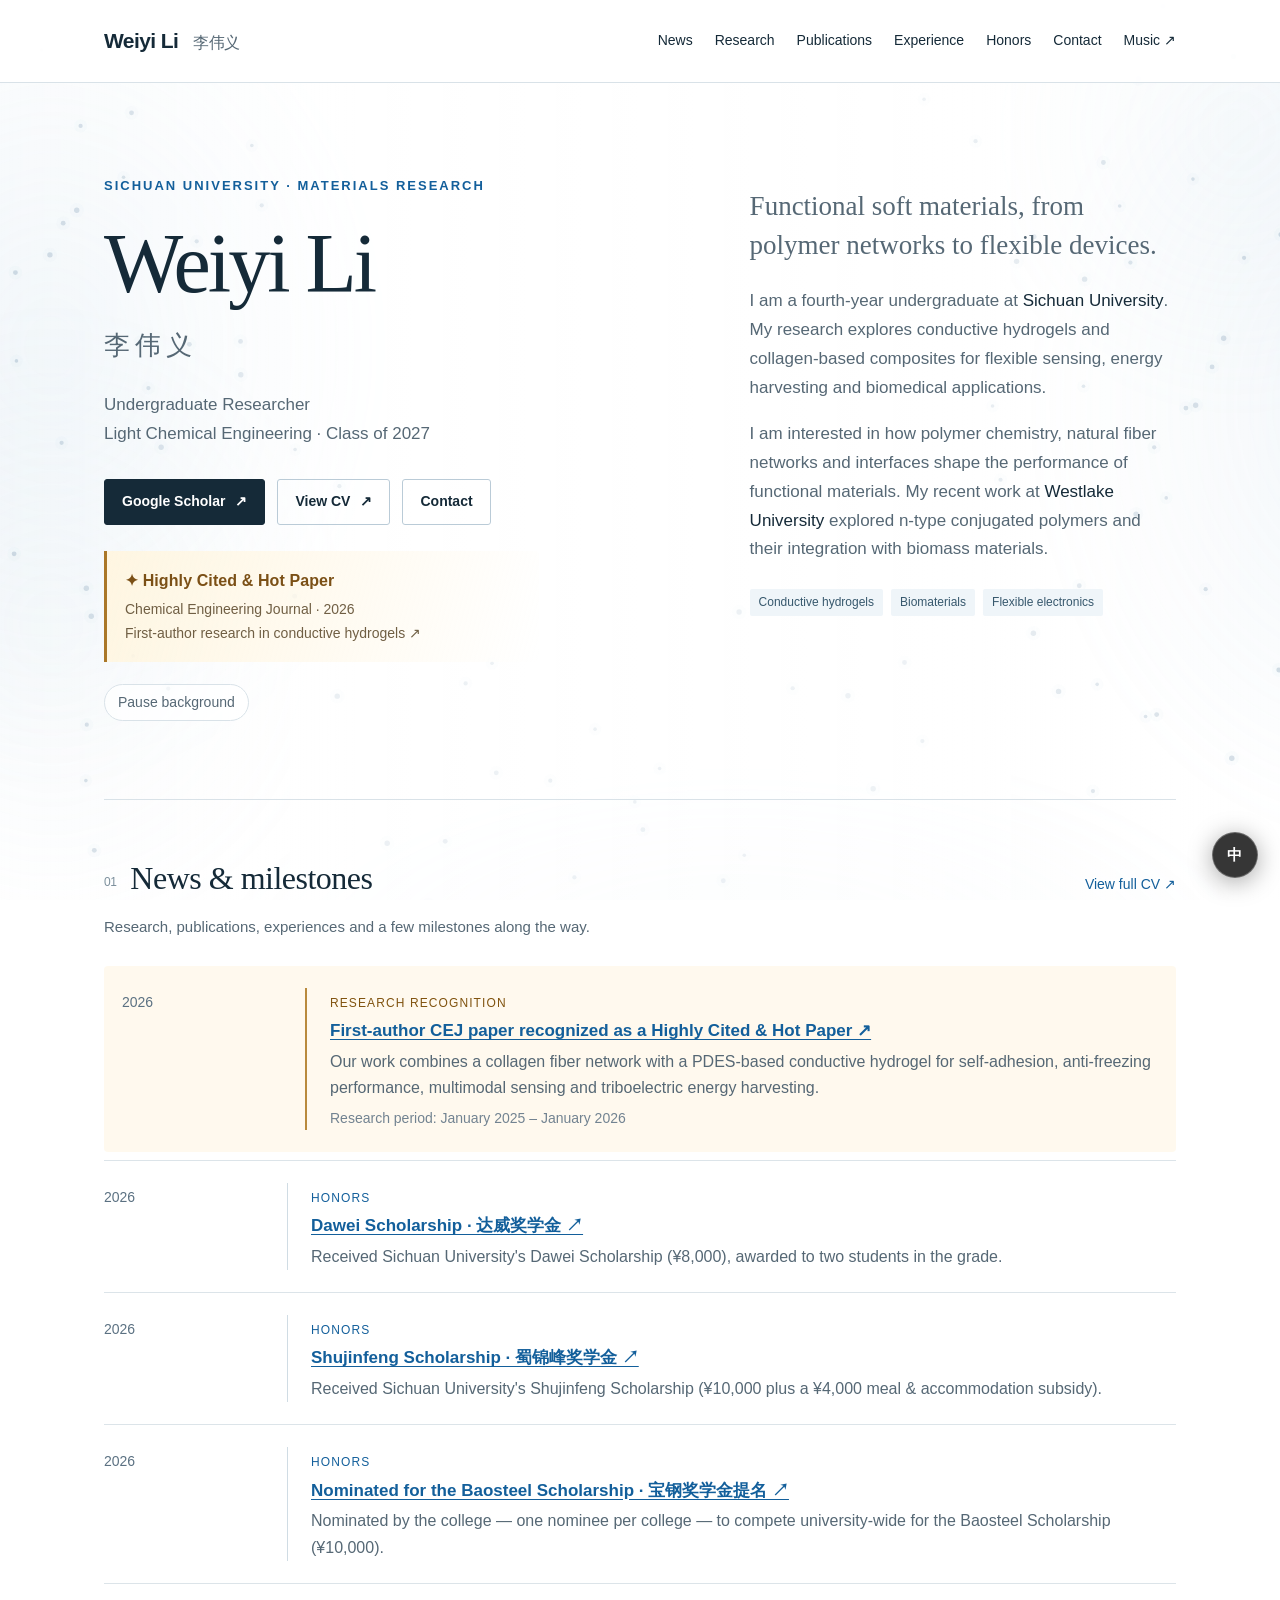
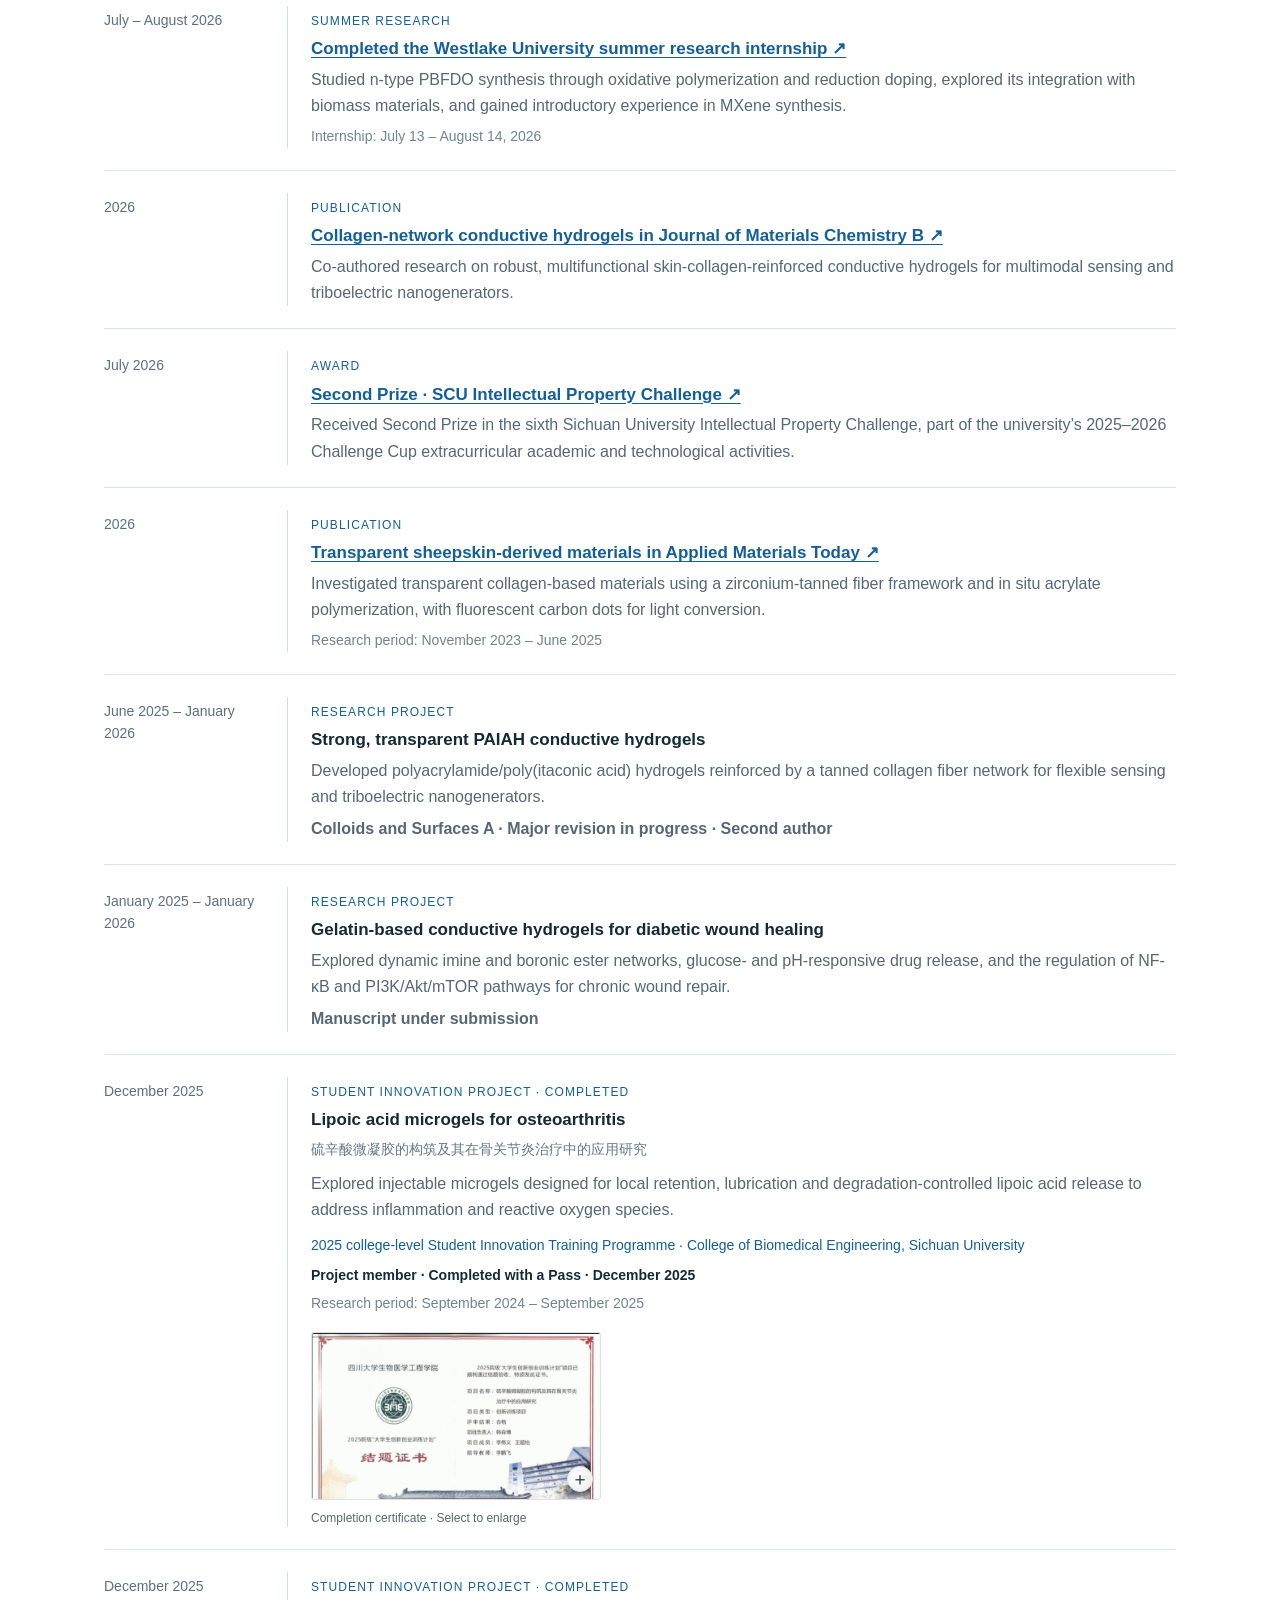
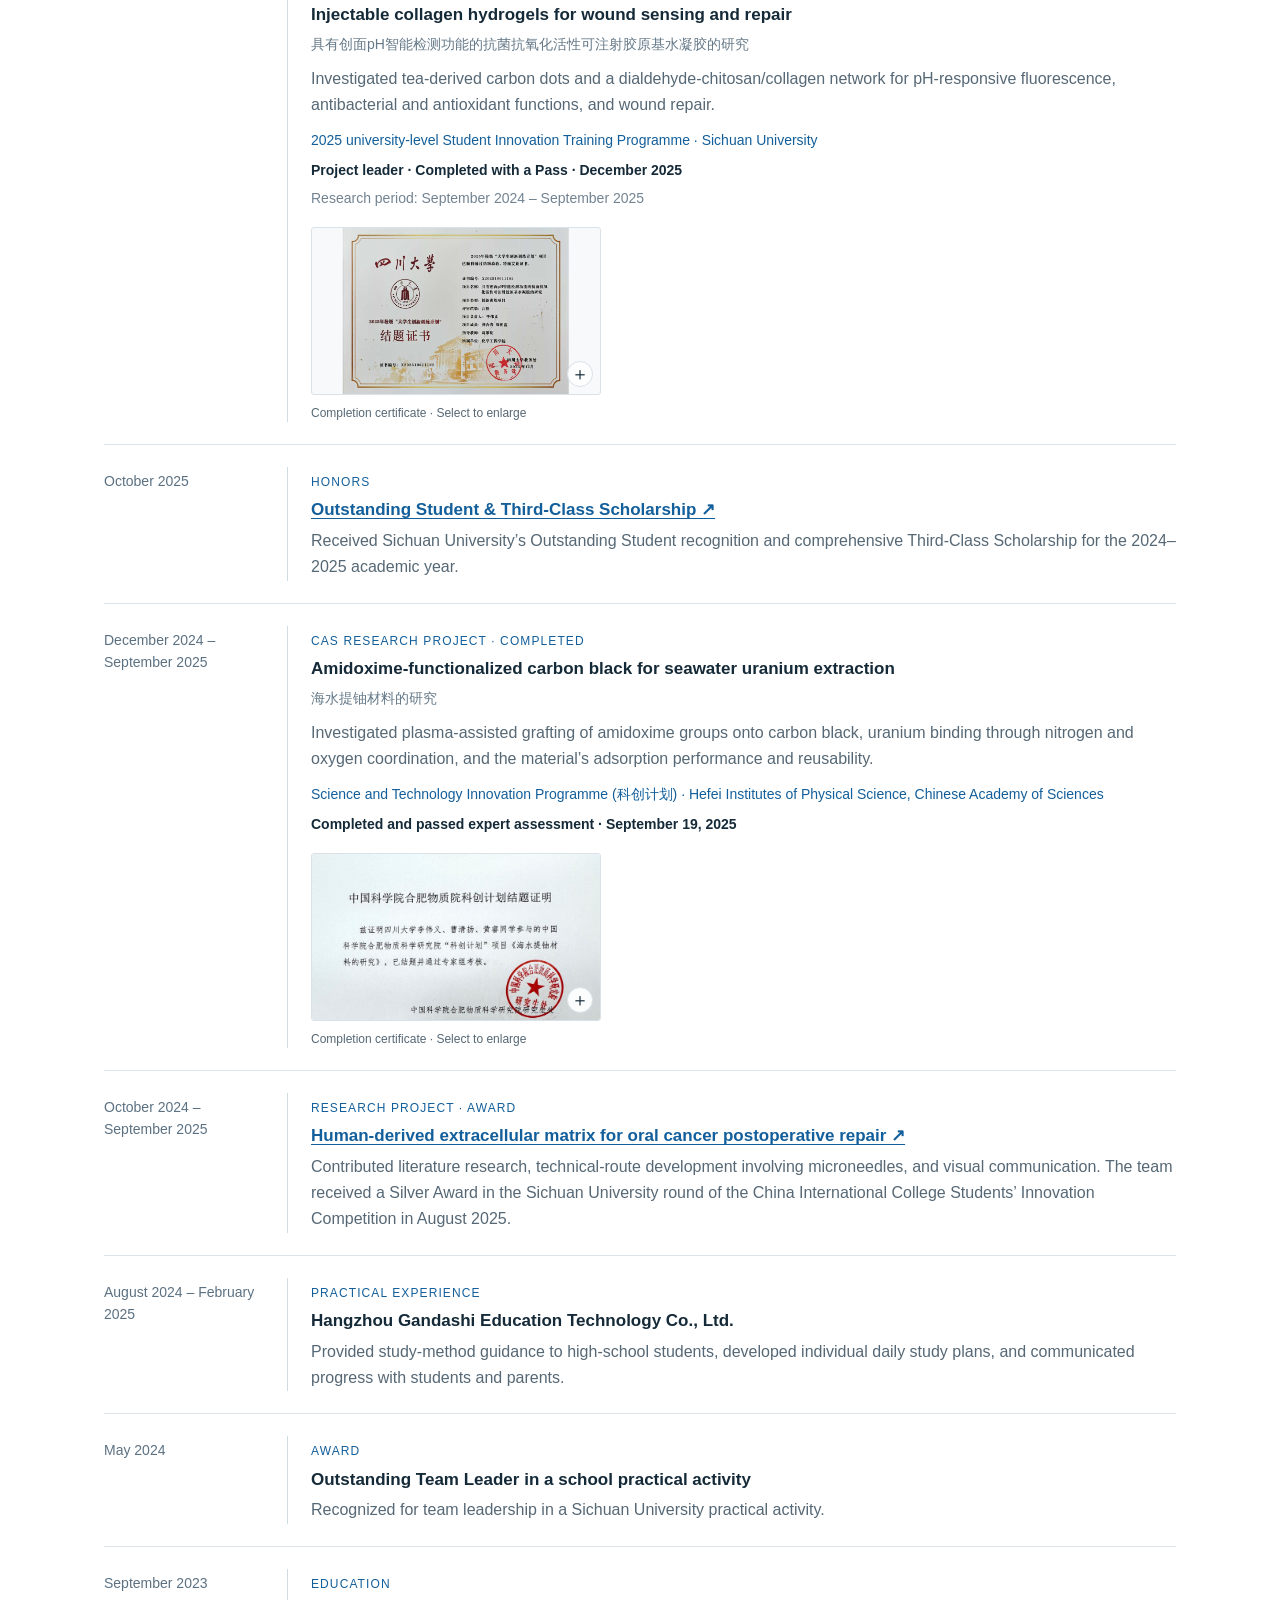
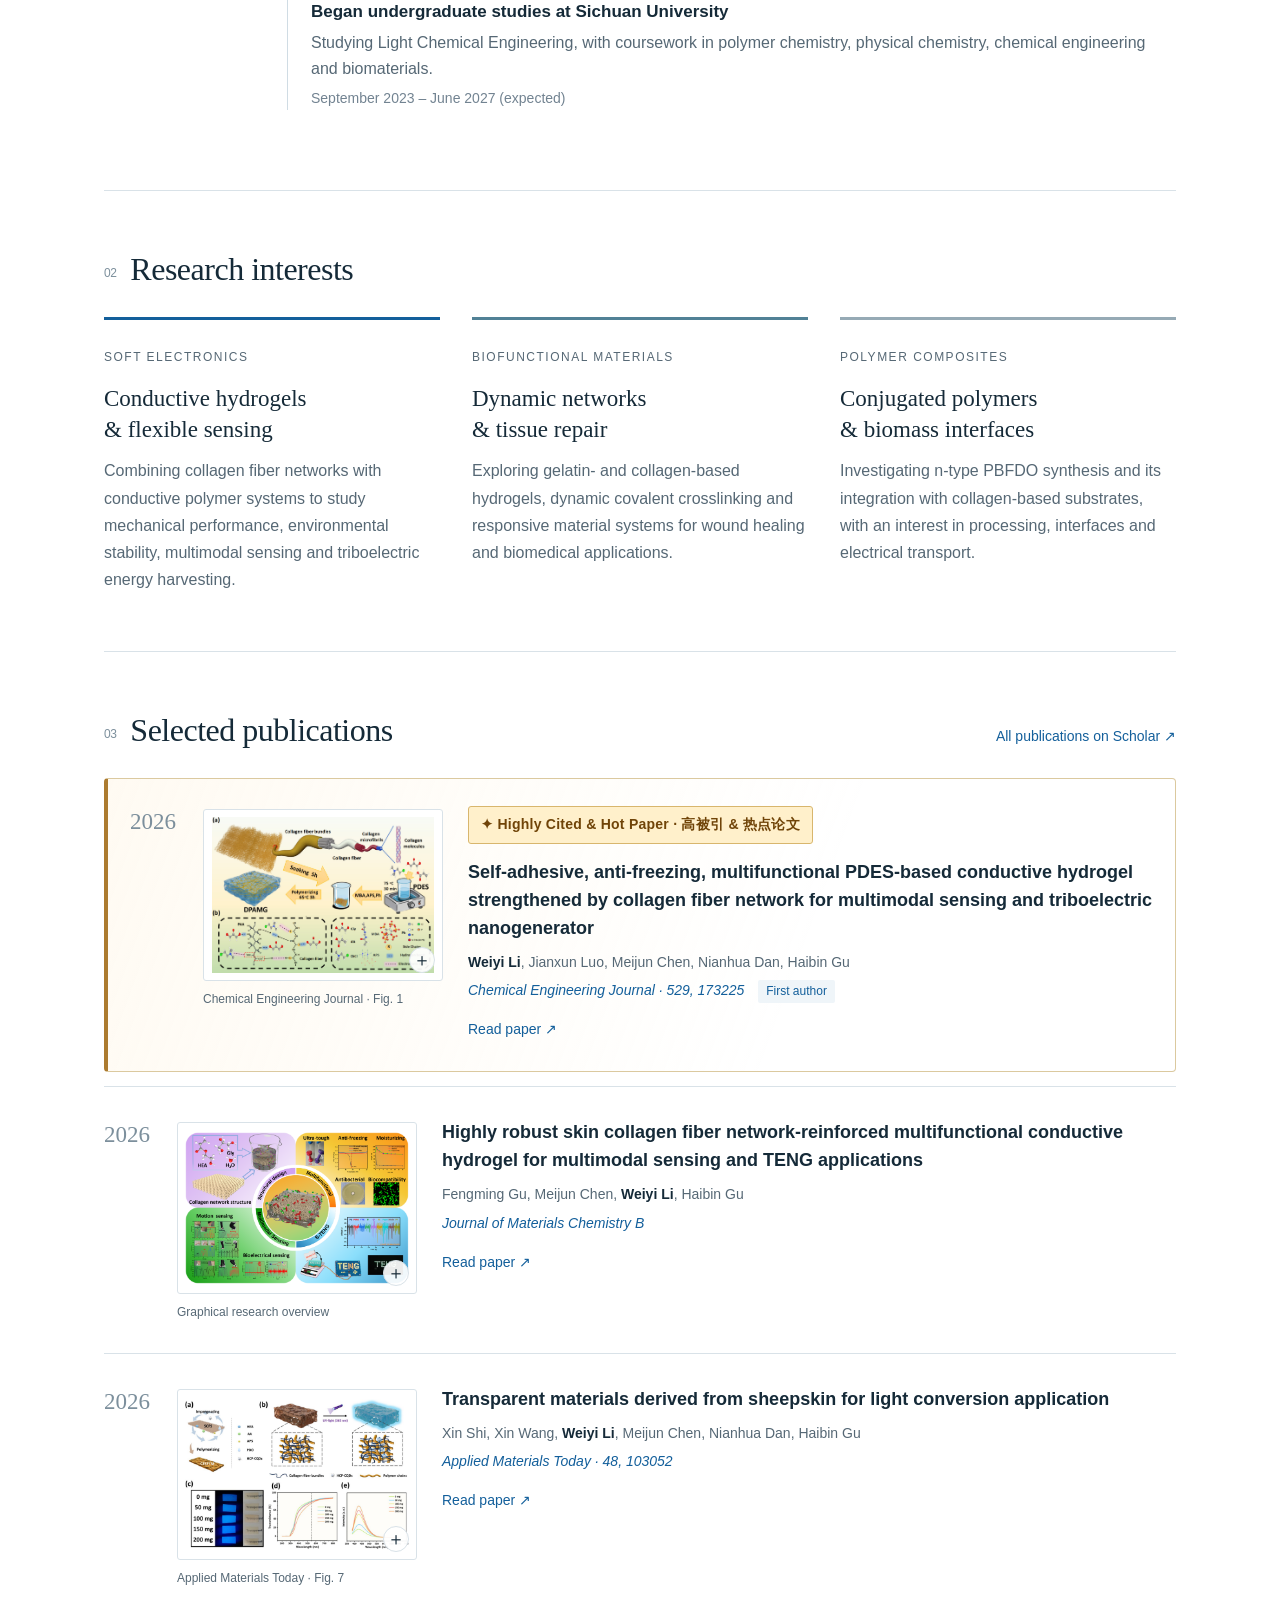
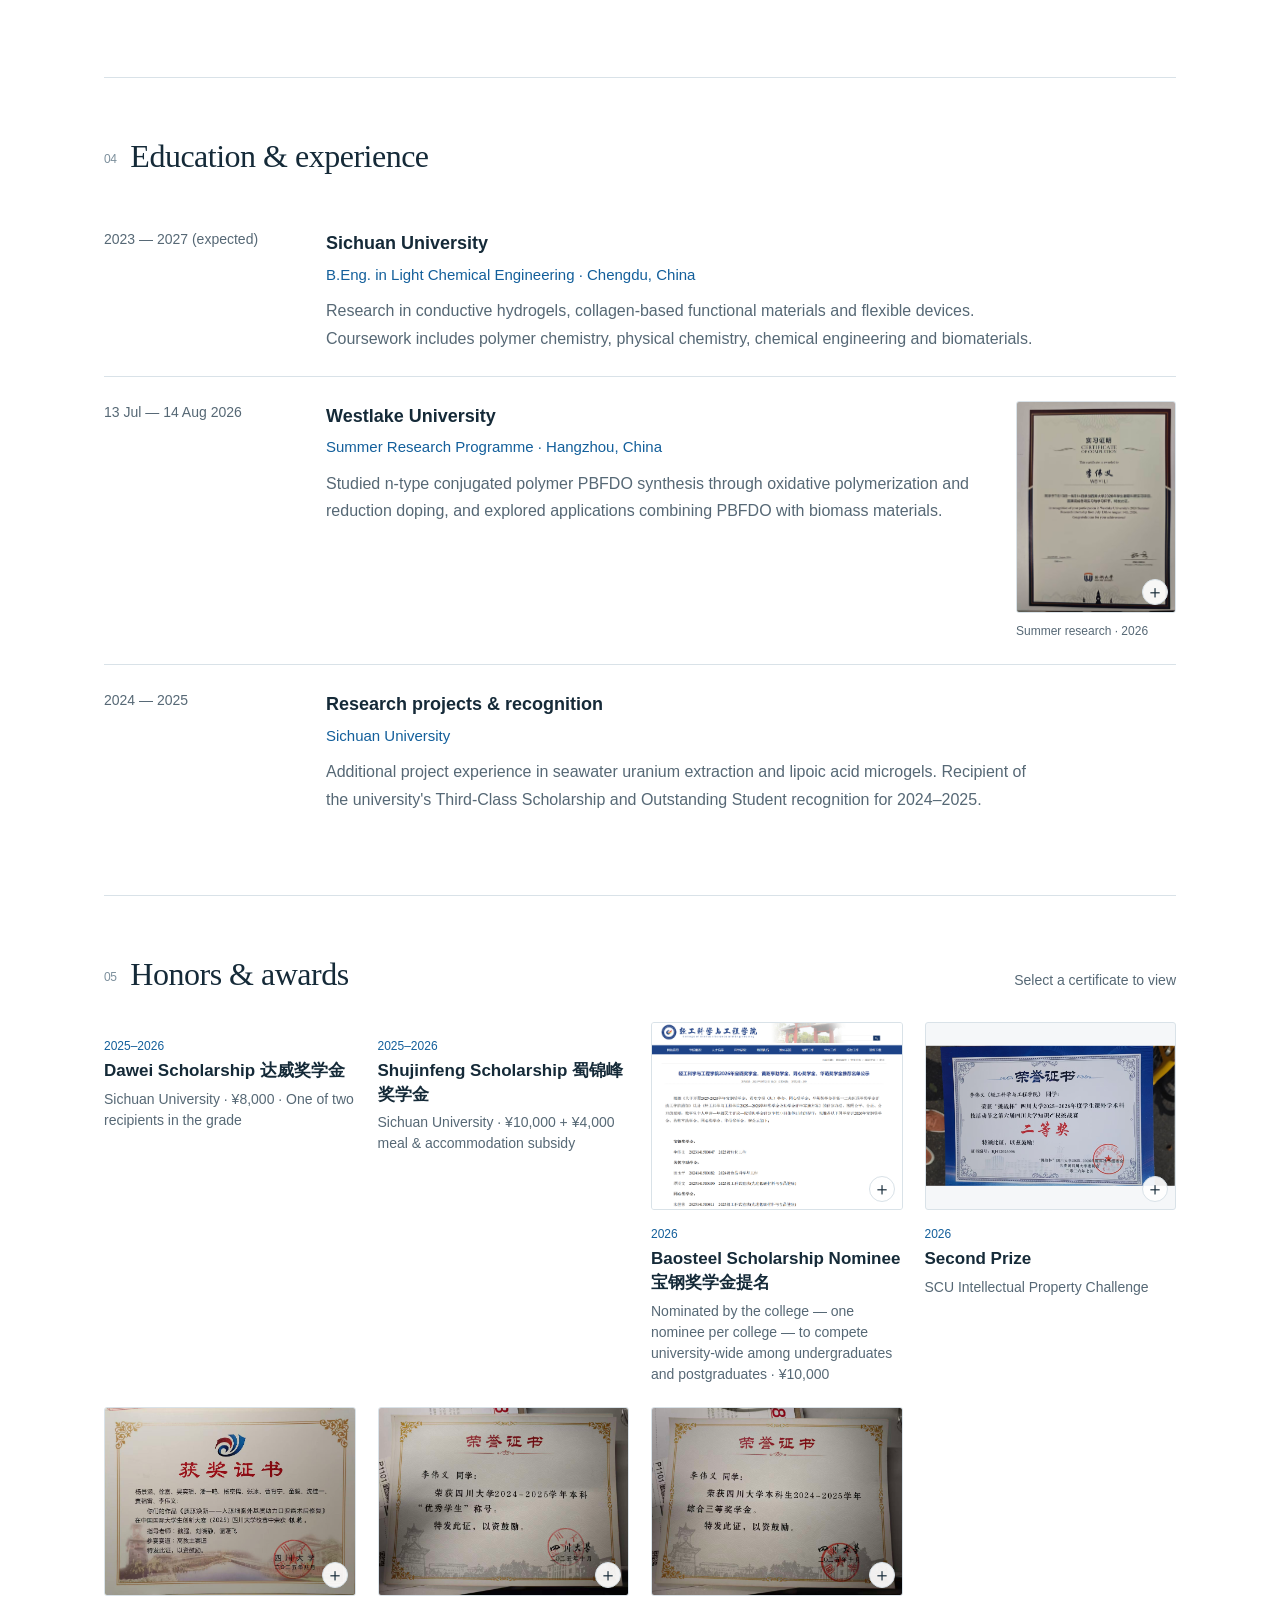
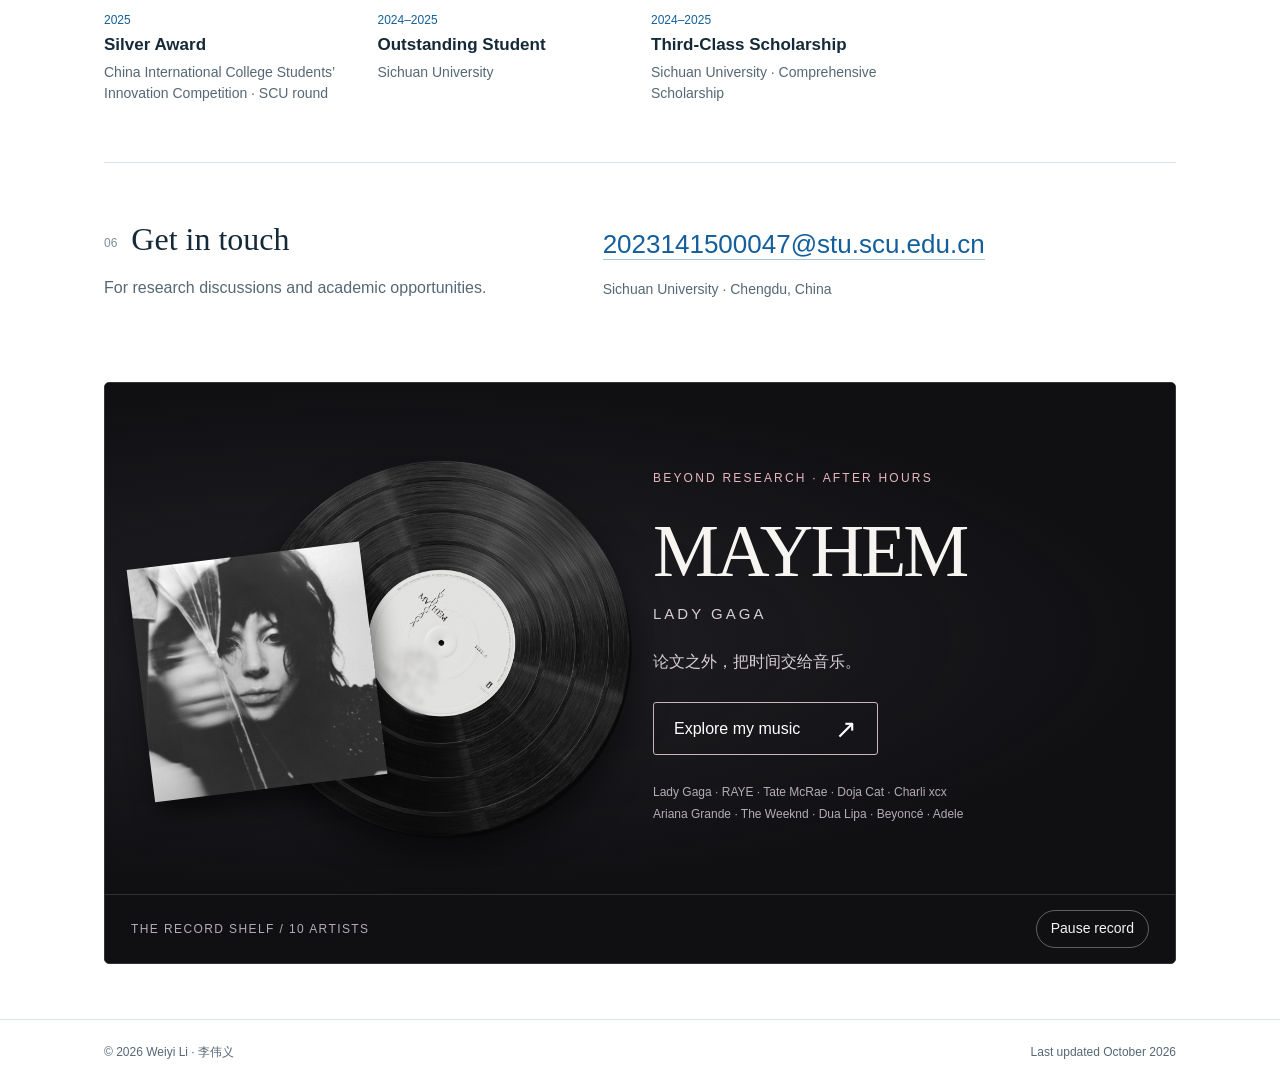
==== commit a530f683: "Add Baosteel Scholarship nomination notice to Honors section" ====
--- a/index.html
+++ b/index.html
@@ -1,5 +1,5 @@
 <!doctype html>
-<html lang="en"><head><meta charset="utf-8"><meta name="viewport" content="width=device-width,initial-scale=1"><title>Weiyi Li | Materials Research</title><meta name="description" content="Weiyi Li is an undergraduate researcher at Sichuan University working on conductive hydrogels, collagen-based materials and conjugated polymers."><meta name="theme-color" content="#152a38"><link rel="stylesheet" href="style.css"></head><body><div class="academic-ambient" aria-hidden="true"><div class="gel-field"></div><div class="gel-field second"></div><canvas id="polymer-network"></canvas><div class="reading-veil"></div></div><a class="skip" href="#main">Skip to content</a><header class="topbar"><div class="wrap"><a class="wordmark" href="#">Weiyi Li <span>李伟义</span></a><nav aria-label="Main navigation"><a href="#news">News</a><a href="#research">Research</a><a href="#publications">Publications</a><a href="#experience">Experience</a><a href="#honors">Honors</a><a href="#contact">Contact</a><a href="music/index.html">Music ↗</a></nav></div></header><main id="main" class="wrap"><div class="hero"><div><p class="eyebrow">Sichuan University · Materials Research</p><h1>Weiyi Li<span lang="zh-CN">李伟义</span></h1><p class="role">Undergraduate Researcher<br>Light Chemical Engineering · Class of 2027</p><div class="links"><a class="button primary" href="https://scholar.google.com/citations?user=PTNazwgAAAAJ&amp;hl=en" target="_blank" rel="noopener noreferrer">Google Scholar <span aria-hidden="true">↗</span></a><a class="button" href="cv.pdf" target="_blank" rel="noopener">View CV <span aria-hidden="true">↗</span></a><a class="button" href="#contact">Contact</a></div><a class="hero-recognition" href="#cej-paper"><span class="recognition-title">✦ Highly Cited & Hot Paper</span><span class="recognition-meta">Chemical Engineering Journal · 2026<br>First-author research in conductive hydrogels ↗</span></a><button type="button" id="background-motion" class="background-motion" aria-pressed="true">Pause background</button></div><div class="intro"><p class="lead">Functional soft materials, from polymer networks to flexible devices.</p><p>I am a fourth-year undergraduate at <strong>Sichuan University</strong>. My research explores conductive hydrogels and collagen-based composites for flexible sensing, energy harvesting and biomedical applications.</p><p>I am interested in how polymer chemistry, natural fiber networks and interfaces shape the performance of functional materials. My recent work at <strong>Westlake University</strong> explored n-type conjugated polymers and their integration with biomass materials.</p><div class="keywords"><span>Conductive hydrogels</span><span>Biomaterials</span><span>Flexible electronics</span></div></div></div><section id="news"><div class="section-head"><h2><span class="section-number">01</span>News &amp; milestones</h2><a href="cv.pdf" target="_blank" rel="noopener">View full CV ↗</a></div><p class="news-intro">Research, publications, experiences and a few milestones along the way.</p><ul class="news-list"><li class="news-item news-highlight"><div class="news-date">2026</div><div class="news-body"><span class="news-category">Research recognition</span><h3><a href="#cej-paper">First-author CEJ paper recognized as a Highly Cited & Hot Paper ↗</a></h3><p>Our work combines a collagen fiber network with a PDES-based conductive hydrogel for self-adhesion, anti-freezing performance, multimodal sensing and triboelectric energy harvesting.</p><p class="news-period">Research period: January 2025 – January 2026</p></div></li><li class="news-item"><div class="news-date">2026</div><div class="news-body"><span class="news-category">Honors</span><h3><a href="#honors">Dawei Scholarship · 达威奖学金 ↗</a></h3><p>Received Sichuan University's Dawei Scholarship (¥8,000), awarded to two students in the grade.</p></div></li><li class="news-item"><div class="news-date">2026</div><div class="news-body"><span class="news-category">Honors</span><h3><a href="#honors">Shujinfeng Scholarship · 蜀锦峰奖学金 ↗</a></h3><p>Received Sichuan University's Shujinfeng Scholarship (¥10,000 plus a ¥4,000 meal &amp; accommodation subsidy).</p></div></li><li class="news-item"><div class="news-date">2026</div><div class="news-body"><span class="news-category">Honors</span><h3><a href="#honors">Nominated for the Baosteel Scholarship · 宝钢奖学金提名 ↗</a></h3><p>Nominated by the college — one nominee per college — to compete university-wide for the Baosteel Scholarship (¥10,000).</p></div></li><li class="news-item"><div class="news-date">July – August 2026</div><div class="news-body"><span class="news-category">Summer research</span><h3><a href="#experience">Completed the Westlake University summer research internship ↗</a></h3><p>Studied n-type PBFDO synthesis through oxidative polymerization and reduction doping, explored its integration with biomass materials, and gained introductory experience in MXene synthesis.</p><p class="news-period">Internship: July 13 – August 14, 2026</p></div></li><li class="news-item"><div class="news-date">2026</div><div class="news-body"><span class="news-category">Publication</span><h3><a href="https://doi.org/10.1039/D6TB00545D" target="_blank" rel="noopener noreferrer">Collagen-network conductive hydrogels in Journal of Materials Chemistry B ↗</a></h3><p>Co-authored research on robust, multifunctional skin-collagen-reinforced conductive hydrogels for multimodal sensing and triboelectric nanogenerators.</p></div></li><li class="news-item"><div class="news-date">July 2026</div><div class="news-body"><span class="news-category">Award</span><h3><a href="#honors">Second Prize · SCU Intellectual Property Challenge ↗</a></h3><p>Received Second Prize in the sixth Sichuan University Intellectual Property Challenge, part of the university’s 2025–2026 Challenge Cup extracurricular academic and technological activities.</p></div></li><li class="news-item"><div class="news-date">2026</div><div class="news-body"><span class="news-category">Publication</span><h3><a href="https://doi.org/10.1016/j.apmt.2025.103052" target="_blank" rel="noopener noreferrer">Transparent sheepskin-derived materials in Applied Materials Today ↗</a></h3><p>Investigated transparent collagen-based materials using a zirconium-tanned fiber framework and in situ acrylate polymerization, with fluorescent carbon dots for light conversion.</p><p class="news-period">Research period: November 2023 – June 2025</p></div></li><li class="news-item"><div class="news-date">June 2025 – January 2026</div><div class="news-body"><span class="news-category">Research project</span><h3>Strong, transparent PAIAH conductive hydrogels</h3><p>Developed polyacrylamide/poly(itaconic acid) hydrogels reinforced by a tanned collagen fiber network for flexible sensing and triboelectric nanogenerators.</p><p><strong>Colloids and Surfaces A · Major revision in progress · Second author</strong></p></div></li><li class="news-item"><div class="news-date">January 2025 – January 2026</div><div class="news-body"><span class="news-category">Research project</span><h3>Gelatin-based conductive hydrogels for diabetic wound healing</h3><p>Explored dynamic imine and boronic ester networks, glucose- and pH-responsive drug release, and the regulation of NF-κB and PI3K/Akt/mTOR pathways for chronic wound repair.</p><p><strong>Manuscript under submission</strong></p></div></li><li class="news-item"><div class="news-date">December 2025</div><div class="news-body"><span class="news-category">Student innovation project · Completed</span><h3>Lipoic acid microgels for osteoarthritis</h3><p class="project-original-title" lang="zh-CN">硫辛酸微凝胶的构筑及其在骨关节炎治疗中的应用研究</p><p>Explored injectable microgels designed for local retention, lubrication and degradation-controlled lipoic acid release to address inflammation and reactive oxygen species.</p><p class="project-programme">2025 college-level Student Innovation Training Programme · College of Biomedical Engineering, Sichuan University</p><p class="project-status">Project member · Completed with a Pass · December 2025</p><p class="news-period">Research period: September 2024 – September 2025</p><figure class="project-certificate"><a class="image-zoom" href="assets/lipoic-microgels-completion.jpg" data-image="assets/lipoic-microgels-completion.jpg" data-caption="SCU college-level innovation project · Lipoic acid microgels for osteoarthritis · Project member · Completed December 2025" aria-label="Enlarge: SCU college-level innovation project · Lipoic acid microgels for osteoarthritis · Project member · Completed December 2025"><img src="assets/lipoic-microgels-completion.jpg" alt="SCU college-level innovation project · Lipoic acid microgels for osteoarthritis · Project member · Completed December 2025" loading="lazy" decoding="async" width="1418" height="1016"><span class="zoom-mark" aria-hidden="true">＋</span></a><figcaption>Completion certificate · Select to enlarge</figcaption></figure></div></li><li class="news-item"><div class="news-date">December 2025</div><div class="news-body"><span class="news-category">Student innovation project · Completed</span><h3>Injectable collagen hydrogels for wound sensing and repair</h3><p class="project-original-title" lang="zh-CN">具有创面pH智能检测功能的抗菌抗氧化活性可注射胶原基水凝胶的研究</p><p>Investigated tea-derived carbon dots and a dialdehyde-chitosan/collagen network for pH-responsive fluorescence, antibacterial and antioxidant functions, and wound repair.</p><p class="project-programme">2025 university-level Student Innovation Training Programme · Sichuan University</p><p class="project-status">Project leader · Completed with a Pass · December 2025</p><p class="news-period">Research period: September 2024 – September 2025</p><figure class="project-certificate"><a class="image-zoom rotated-counterclockwise" href="assets/collagen-hydrogel-completion.jpg" data-image="assets/collagen-hydrogel-completion.jpg" data-caption="SCU university-level innovation project · Injectable collagen hydrogel for wound pH sensing · Project leader · Completed December 2025" aria-label="Enlarge: SCU university-level innovation project · Injectable collagen hydrogel for wound pH sensing · Project leader · Completed December 2025" data-rotation="-90"><img src="assets/collagen-hydrogel-completion.jpg" alt="SCU university-level innovation project · Injectable collagen hydrogel for wound pH sensing · Project leader · Completed December 2025" loading="lazy" decoding="async" width="1279" height="1724"><span class="zoom-mark" aria-hidden="true">＋</span></a><figcaption>Completion certificate · Select to enlarge</figcaption></figure></div></li><li class="news-item"><div class="news-date">October 2025</div><div class="news-body"><span class="news-category">Honors</span><h3><a href="#honors">Outstanding Student &amp; Third-Class Scholarship ↗</a></h3><p>Received Sichuan University’s Outstanding Student recognition and comprehensive Third-Class Scholarship for the 2024–2025 academic year.</p></div></li><li class="news-item"><div class="news-date">December 2024 – September 2025</div><div class="news-body"><span class="news-category">CAS research project · Completed</span><h3>Amidoxime-functionalized carbon black for seawater uranium extraction</h3><p class="project-original-title" lang="zh-CN">海水提铀材料的研究</p><p>Investigated plasma-assisted grafting of amidoxime groups onto carbon black, uranium binding through nitrogen and oxygen coordination, and the material’s adsorption performance and reusability.</p><p class="project-programme">Science and Technology Innovation Programme (科创计划) · Hefei Institutes of Physical Science, Chinese Academy of Sciences</p><p class="project-status">Completed and passed expert assessment · September 19, 2025</p><figure class="project-certificate"><a class="image-zoom" href="assets/cas-uranium-completion.png" data-image="assets/cas-uranium-completion.png" data-caption="CAS Hefei Institutes of Physical Science · Seawater uranium extraction project · Completed September 19, 2025" aria-label="Enlarge: CAS Hefei Institutes of Physical Science · Seawater uranium extraction project · Completed September 19, 2025"><img src="assets/cas-uranium-completion.png" alt="CAS Hefei Institutes of Physical Science · Seawater uranium extraction project · Completed September 19, 2025" loading="lazy" decoding="async" width="730" height="971"><span class="zoom-mark" aria-hidden="true">＋</span></a><figcaption>Completion certificate · Select to enlarge</figcaption></figure></div></li><li class="news-item"><div class="news-date">October 2024 – September 2025</div><div class="news-body"><span class="news-category">Research project · Award</span><h3><a href="#honors">Human-derived extracellular matrix for oral cancer postoperative repair ↗</a></h3><p>Contributed literature research, technical-route development involving microneedles, and visual communication. The team received a Silver Award in the Sichuan University round of the China International College Students’ Innovation Competition in August 2025.</p></div></li><li class="news-item"><div class="news-date">August 2024 – February 2025</div><div class="news-body"><span class="news-category">Practical experience</span><h3>Hangzhou Gandashi Education Technology Co., Ltd.</h3><p>Provided study-method guidance to high-school students, developed individual daily study plans, and communicated progress with students and parents.</p></div></li><li class="news-item"><div class="news-date">May 2024</div><div class="news-body"><span class="news-category">Award</span><h3>Outstanding Team Leader in a school practical activity</h3><p>Recognized for team leadership in a Sichuan University practical activity.</p></div></li><li class="news-item"><div class="news-date">September 2023</div><div class="news-body"><span class="news-category">Education</span><h3>Began undergraduate studies at Sichuan University</h3><p>Studying Light Chemical Engineering, with coursework in polymer chemistry, physical chemistry, chemical engineering and biomaterials.</p><p class="news-period">September 2023 – June 2027 (expected)</p></div></li></ul></section><section id="research"><div class="section-head"><h2><span class="section-number">02</span>Research interests</h2></div><div class="research-grid"><article class="research"><span class="kicker">Soft electronics</span><h3>Conductive hydrogels<br>&amp; flexible sensing</h3><p>Combining collagen fiber networks with conductive polymer systems to study mechanical performance, environmental stability, multimodal sensing and triboelectric energy harvesting.</p></article><article class="research"><span class="kicker">Biofunctional materials</span><h3>Dynamic networks<br>&amp; tissue repair</h3><p>Exploring gelatin- and collagen-based hydrogels, dynamic covalent crosslinking and responsive material systems for wound healing and biomedical applications.</p></article><article class="research"><span class="kicker">Polymer composites</span><h3>Conjugated polymers<br>&amp; biomass interfaces</h3><p>Investigating n-type PBFDO synthesis and its integration with collagen-based substrates, with an interest in processing, interfaces and electrical transport.</p></article></div></section><section id="publications"><div class="section-head"><h2><span class="section-number">03</span>Selected publications</h2><a href="https://scholar.google.com/citations?user=PTNazwgAAAAJ&amp;hl=en" target="_blank" rel="noopener noreferrer">All publications on Scholar ↗</a></div><article class="pub with-figure highly-cited" id="cej-paper"><div class="pub-year">2026</div><figure class="paper-figure"><a class="image-zoom " href="assets/dpamg-network.png" data-image="assets/dpamg-network.png" data-caption="Preparation and network design of DPAMG." aria-label="Enlarge: Preparation and network design of DPAMG."><img src="assets/dpamg-network.png" alt="Preparation and network design of DPAMG." loading="lazy" decoding="async" width="1022" height="717"><span class="zoom-mark" aria-hidden="true">＋</span></a><figcaption>Chemical Engineering Journal · Fig. 1</figcaption></figure><div><span class="highly-cited-badge">✦ Highly Cited & Hot Paper · 高被引 & 热点论文</span><h3><a href="https://www.sciencedirect.com/science/article/pii/S1385894726006844" target="_blank" rel="noopener noreferrer">Self-adhesive, anti-freezing, multifunctional PDES-based conductive hydrogel strengthened by collagen fiber network for multimodal sensing and triboelectric nanogenerator</a></h3><p><strong>Weiyi Li</strong>, Jianxun Luo, Meijun Chen, Nianhua Dan, Haibin Gu</p><p class="venue">Chemical Engineering Journal · 529, 173225 <span class="tag">First author</span></p><a class="paper-link" href="https://www.sciencedirect.com/science/article/pii/S1385894726006844" target="_blank" rel="noopener noreferrer">Read paper ↗</a></div></article><article class="pub with-figure"><div class="pub-year">2026</div><figure class="paper-figure"><a class="image-zoom " href="assets/hydrogel-overview.png" data-image="assets/hydrogel-overview.png" data-caption="Collagen-network hydrogel for multimodal sensing and triboelectric energy harvesting." aria-label="Enlarge: Collagen-network hydrogel for multimodal sensing and triboelectric energy harvesting."><img src="assets/hydrogel-overview.png" alt="Collagen-network hydrogel for multimodal sensing and triboelectric energy harvesting." loading="lazy" decoding="async" width="1385" height="945"><span class="zoom-mark" aria-hidden="true">＋</span></a><figcaption>Graphical research overview</figcaption></figure><div><h3><a href="https://doi.org/10.1039/D6TB00545D" target="_blank" rel="noopener noreferrer">Highly robust skin collagen fiber network-reinforced multifunctional conductive hydrogel for multimodal sensing and TENG applications</a></h3><p>Fengming Gu, Meijun Chen, <strong>Weiyi Li</strong>, Haibin Gu</p><p class="venue">Journal of Materials Chemistry B</p><a class="paper-link" href="https://doi.org/10.1039/D6TB00545D" target="_blank" rel="noopener noreferrer">Read paper ↗</a></div></article><article class="pub with-figure"><div class="pub-year">2026</div><figure class="paper-figure"><a class="image-zoom " href="assets/light-conversion.png" data-image="assets/light-conversion.png" data-caption="Fluorescent transparent collagen-based materials." aria-label="Enlarge: Fluorescent transparent collagen-based materials."><img src="assets/light-conversion.png" alt="Fluorescent transparent collagen-based materials." loading="lazy" decoding="async" width="1388" height="932"><span class="zoom-mark" aria-hidden="true">＋</span></a><figcaption>Applied Materials Today · Fig. 7</figcaption></figure><div><h3><a href="https://www.sciencedirect.com/science/article/abs/pii/S235294072500469X" target="_blank" rel="noopener noreferrer">Transparent materials derived from sheepskin for light conversion application</a></h3><p>Xin Shi, Xin Wang, <strong>Weiyi Li</strong>, Meijun Chen, Nianhua Dan, Haibin Gu</p><p class="venue">Applied Materials Today · 48, 103052</p><a class="paper-link" href="https://doi.org/10.1016/j.apmt.2025.103052" target="_blank" rel="noopener noreferrer">Read paper ↗</a></div></article></section><section id="experience"><div class="section-head"><h2><span class="section-number">04</span>Education &amp; experience</h2></div><article class="experience-row"><div class="date">2023 — 2027 (expected)</div><div><h3>Sichuan University</h3><p class="position">B.Eng. in Light Chemical Engineering · Chengdu, China</p><p>Research in conductive hydrogels, collagen-based functional materials and flexible devices. Coursework includes polymer chemistry, physical chemistry, chemical engineering and biomaterials.</p></div></article><article class="experience-row with-certificate"><div class="date">13 Jul — 14 Aug 2026</div><div><h3>Westlake University</h3><p class="position">Summer Research Programme · Hangzhou, China</p><p>Studied n-type conjugated polymer PBFDO synthesis through oxidative polymerization and reduction doping, and explored applications combining PBFDO with biomass materials.</p></div><figure class="internship-photo"><a class="image-zoom " href="assets/westlake-certificate.jpg" data-image="assets/westlake-certificate.jpg" data-caption="Westlake University summer research internship certificate, July 13–August 14, 2026." aria-label="Enlarge: Westlake University summer research internship certificate, July 13–August 14, 2026."><img src="assets/westlake-certificate.jpg" alt="Westlake University summer research internship certificate, July 13–August 14, 2026." loading="lazy" decoding="async" width="1279" height="1706"><span class="zoom-mark" aria-hidden="true">＋</span></a><figcaption>Summer research · 2026</figcaption></figure></article><article class="experience-row"><div class="date">2024 — 2025</div><div><h3>Research projects &amp; recognition</h3><p class="position">Sichuan University</p><p>Additional project experience in seawater uranium extraction and lipoic acid microgels. Recipient of the university's Third-Class Scholarship and Outstanding Student recognition for 2024–2025.</p></div></article></section><section id="honors"><div class="section-head"><h2><span class="section-number">05</span>Honors &amp; awards</h2><span class="section-note">Select a certificate to view</span></div><div class="honors-grid"><figure class="award"><figcaption><span class="award-date">2025–2026</span><h3>Dawei Scholarship <span lang="zh-CN">达威奖学金</span></h3><p>Sichuan University · ¥8,000 · One of two recipients in the grade</p></figcaption></figure><figure class="award"><figcaption><span class="award-date">2025–2026</span><h3>Shujinfeng Scholarship <span lang="zh-CN">蜀锦峰奖学金</span></h3><p>Sichuan University · ¥10,000 + ¥4,000 meal &amp; accommodation subsidy</p></figcaption></figure><figure class="award"><figcaption><span class="award-date">2026</span><h3>Baosteel Scholarship Nominee <span lang="zh-CN">宝钢奖学金提名</span></h3><p>Nominated by the college — one nominee per college — to compete university-wide among undergraduates and postgraduates · ¥10,000</p></figcaption></figure><figure class="award"><a class="image-zoom rotated" href="assets/challenge-cup.jpg" data-image="assets/challenge-cup.jpg" data-caption="Second Prize · SCU Intellectual Property Challenge" aria-label="Enlarge: Second Prize · SCU Intellectual Property Challenge"><img src="assets/challenge-cup.jpg" alt="Second Prize · SCU Intellectual Property Challenge" loading="lazy" decoding="async" width="1080" height="1919"><span class="zoom-mark" aria-hidden="true">＋</span></a><figcaption><span class="award-date">2026</span><h3>Second Prize</h3><p>SCU Intellectual Property Challenge</p></figcaption></figure><figure class="award"><a class="image-zoom " href="assets/innovation-silver.jpg" data-image="assets/innovation-silver.jpg" data-caption="Silver Award · China International College Students’ Innovation Competition · SCU round" aria-label="Enlarge: Silver Award · China International College Students’ Innovation Competition · SCU round"><img src="assets/innovation-silver.jpg" alt="Silver Award · China International College Students’ Innovation Competition · SCU round" loading="lazy" decoding="async" width="1706" height="1279"><span class="zoom-mark" aria-hidden="true">＋</span></a><figcaption><span class="award-date">2025</span><h3>Silver Award</h3><p>China International College Students’ Innovation Competition · SCU round</p></figcaption></figure><figure class="award"><a class="image-zoom " href="assets/outstanding-student.jpg" data-image="assets/outstanding-student.jpg" data-caption="Outstanding Student · Sichuan University" aria-label="Enlarge: Outstanding Student · Sichuan University"><img src="assets/outstanding-student.jpg" alt="Outstanding Student · Sichuan University" loading="lazy" decoding="async" width="1706" height="1279"><span class="zoom-mark" aria-hidden="true">＋</span></a><figcaption><span class="award-date">2024–2025</span><h3>Outstanding Student</h3><p>Sichuan University</p></figcaption></figure><figure class="award"><a class="image-zoom " href="assets/scholarship.jpg" data-image="assets/scholarship.jpg" data-caption="Third-Class Scholarship · Sichuan University · Comprehensive Scholarship" aria-label="Enlarge: Third-Class Scholarship · Sichuan University · Comprehensive Scholarship"><img src="assets/scholarship.jpg" alt="Third-Class Scholarship · Sichuan University · Comprehensive Scholarship" loading="lazy" decoding="async" width="1706" height="1279"><span class="zoom-mark" aria-hidden="true">＋</span></a><figcaption><span class="award-date">2024–2025</span><h3>Third-Class Scholarship</h3><p>Sichuan University · Comprehensive Scholarship</p></figcaption></figure></div></section><section class="contact" id="contact"><div><h2><span class="section-number">06</span>Get in touch</h2><p>For research discussions and academic opportunities.</p></div><div class="contact-right"><a class="email" href="mailto:2023141500047@stu.scu.edu.cn">2023141500047@stu.scu.edu.cn</a><p>Sichuan University · Chengdu, China</p></div></section><div class="music-invitation">
+<html lang="en"><head><meta charset="utf-8"><meta name="viewport" content="width=device-width,initial-scale=1"><title>Weiyi Li | Materials Research</title><meta name="description" content="Weiyi Li is an undergraduate researcher at Sichuan University working on conductive hydrogels, collagen-based materials and conjugated polymers."><meta name="theme-color" content="#152a38"><link rel="stylesheet" href="style.css"></head><body><div class="academic-ambient" aria-hidden="true"><div class="gel-field"></div><div class="gel-field second"></div><canvas id="polymer-network"></canvas><div class="reading-veil"></div></div><a class="skip" href="#main">Skip to content</a><header class="topbar"><div class="wrap"><a class="wordmark" href="#">Weiyi Li <span>李伟义</span></a><nav aria-label="Main navigation"><a href="#news">News</a><a href="#research">Research</a><a href="#publications">Publications</a><a href="#experience">Experience</a><a href="#honors">Honors</a><a href="#contact">Contact</a><a href="music/index.html">Music ↗</a></nav></div></header><main id="main" class="wrap"><div class="hero"><div><p class="eyebrow">Sichuan University · Materials Research</p><h1>Weiyi Li<span lang="zh-CN">李伟义</span></h1><p class="role">Undergraduate Researcher<br>Light Chemical Engineering · Class of 2027</p><div class="links"><a class="button primary" href="https://scholar.google.com/citations?user=PTNazwgAAAAJ&amp;hl=en" target="_blank" rel="noopener noreferrer">Google Scholar <span aria-hidden="true">↗</span></a><a class="button" href="cv.pdf" target="_blank" rel="noopener">View CV <span aria-hidden="true">↗</span></a><a class="button" href="#contact">Contact</a></div><a class="hero-recognition" href="#cej-paper"><span class="recognition-title">✦ Highly Cited & Hot Paper</span><span class="recognition-meta">Chemical Engineering Journal · 2026<br>First-author research in conductive hydrogels ↗</span></a><button type="button" id="background-motion" class="background-motion" aria-pressed="true">Pause background</button></div><div class="intro"><p class="lead">Functional soft materials, from polymer networks to flexible devices.</p><p>I am a fourth-year undergraduate at <strong>Sichuan University</strong>. My research explores conductive hydrogels and collagen-based composites for flexible sensing, energy harvesting and biomedical applications.</p><p>I am interested in how polymer chemistry, natural fiber networks and interfaces shape the performance of functional materials. My recent work at <strong>Westlake University</strong> explored n-type conjugated polymers and their integration with biomass materials.</p><div class="keywords"><span>Conductive hydrogels</span><span>Biomaterials</span><span>Flexible electronics</span></div></div></div><section id="news"><div class="section-head"><h2><span class="section-number">01</span>News &amp; milestones</h2><a href="cv.pdf" target="_blank" rel="noopener">View full CV ↗</a></div><p class="news-intro">Research, publications, experiences and a few milestones along the way.</p><ul class="news-list"><li class="news-item news-highlight"><div class="news-date">2026</div><div class="news-body"><span class="news-category">Research recognition</span><h3><a href="#cej-paper">First-author CEJ paper recognized as a Highly Cited & Hot Paper ↗</a></h3><p>Our work combines a collagen fiber network with a PDES-based conductive hydrogel for self-adhesion, anti-freezing performance, multimodal sensing and triboelectric energy harvesting.</p><p class="news-period">Research period: January 2025 – January 2026</p></div></li><li class="news-item"><div class="news-date">2026</div><div class="news-body"><span class="news-category">Honors</span><h3><a href="#honors">Dawei Scholarship · 达威奖学金 ↗</a></h3><p>Received Sichuan University's Dawei Scholarship (¥8,000), awarded to two students in the grade.</p></div></li><li class="news-item"><div class="news-date">2026</div><div class="news-body"><span class="news-category">Honors</span><h3><a href="#honors">Shujinfeng Scholarship · 蜀锦峰奖学金 ↗</a></h3><p>Received Sichuan University's Shujinfeng Scholarship (¥10,000 plus a ¥4,000 meal &amp; accommodation subsidy).</p></div></li><li class="news-item"><div class="news-date">2026</div><div class="news-body"><span class="news-category">Honors</span><h3><a href="#honors">Nominated for the Baosteel Scholarship · 宝钢奖学金提名 ↗</a></h3><p>Nominated by the college — one nominee per college — to compete university-wide for the Baosteel Scholarship (¥10,000).</p></div></li><li class="news-item"><div class="news-date">July – August 2026</div><div class="news-body"><span class="news-category">Summer research</span><h3><a href="#experience">Completed the Westlake University summer research internship ↗</a></h3><p>Studied n-type PBFDO synthesis through oxidative polymerization and reduction doping, explored its integration with biomass materials, and gained introductory experience in MXene synthesis.</p><p class="news-period">Internship: July 13 – August 14, 2026</p></div></li><li class="news-item"><div class="news-date">2026</div><div class="news-body"><span class="news-category">Publication</span><h3><a href="https://doi.org/10.1039/D6TB00545D" target="_blank" rel="noopener noreferrer">Collagen-network conductive hydrogels in Journal of Materials Chemistry B ↗</a></h3><p>Co-authored research on robust, multifunctional skin-collagen-reinforced conductive hydrogels for multimodal sensing and triboelectric nanogenerators.</p></div></li><li class="news-item"><div class="news-date">July 2026</div><div class="news-body"><span class="news-category">Award</span><h3><a href="#honors">Second Prize · SCU Intellectual Property Challenge ↗</a></h3><p>Received Second Prize in the sixth Sichuan University Intellectual Property Challenge, part of the university’s 2025–2026 Challenge Cup extracurricular academic and technological activities.</p></div></li><li class="news-item"><div class="news-date">2026</div><div class="news-body"><span class="news-category">Publication</span><h3><a href="https://doi.org/10.1016/j.apmt.2025.103052" target="_blank" rel="noopener noreferrer">Transparent sheepskin-derived materials in Applied Materials Today ↗</a></h3><p>Investigated transparent collagen-based materials using a zirconium-tanned fiber framework and in situ acrylate polymerization, with fluorescent carbon dots for light conversion.</p><p class="news-period">Research period: November 2023 – June 2025</p></div></li><li class="news-item"><div class="news-date">June 2025 – January 2026</div><div class="news-body"><span class="news-category">Research project</span><h3>Strong, transparent PAIAH conductive hydrogels</h3><p>Developed polyacrylamide/poly(itaconic acid) hydrogels reinforced by a tanned collagen fiber network for flexible sensing and triboelectric nanogenerators.</p><p><strong>Colloids and Surfaces A · Major revision in progress · Second author</strong></p></div></li><li class="news-item"><div class="news-date">January 2025 – January 2026</div><div class="news-body"><span class="news-category">Research project</span><h3>Gelatin-based conductive hydrogels for diabetic wound healing</h3><p>Explored dynamic imine and boronic ester networks, glucose- and pH-responsive drug release, and the regulation of NF-κB and PI3K/Akt/mTOR pathways for chronic wound repair.</p><p><strong>Manuscript under submission</strong></p></div></li><li class="news-item"><div class="news-date">December 2025</div><div class="news-body"><span class="news-category">Student innovation project · Completed</span><h3>Lipoic acid microgels for osteoarthritis</h3><p class="project-original-title" lang="zh-CN">硫辛酸微凝胶的构筑及其在骨关节炎治疗中的应用研究</p><p>Explored injectable microgels designed for local retention, lubrication and degradation-controlled lipoic acid release to address inflammation and reactive oxygen species.</p><p class="project-programme">2025 college-level Student Innovation Training Programme · College of Biomedical Engineering, Sichuan University</p><p class="project-status">Project member · Completed with a Pass · December 2025</p><p class="news-period">Research period: September 2024 – September 2025</p><figure class="project-certificate"><a class="image-zoom" href="assets/lipoic-microgels-completion.jpg" data-image="assets/lipoic-microgels-completion.jpg" data-caption="SCU college-level innovation project · Lipoic acid microgels for osteoarthritis · Project member · Completed December 2025" aria-label="Enlarge: SCU college-level innovation project · Lipoic acid microgels for osteoarthritis · Project member · Completed December 2025"><img src="assets/lipoic-microgels-completion.jpg" alt="SCU college-level innovation project · Lipoic acid microgels for osteoarthritis · Project member · Completed December 2025" loading="lazy" decoding="async" width="1418" height="1016"><span class="zoom-mark" aria-hidden="true">＋</span></a><figcaption>Completion certificate · Select to enlarge</figcaption></figure></div></li><li class="news-item"><div class="news-date">December 2025</div><div class="news-body"><span class="news-category">Student innovation project · Completed</span><h3>Injectable collagen hydrogels for wound sensing and repair</h3><p class="project-original-title" lang="zh-CN">具有创面pH智能检测功能的抗菌抗氧化活性可注射胶原基水凝胶的研究</p><p>Investigated tea-derived carbon dots and a dialdehyde-chitosan/collagen network for pH-responsive fluorescence, antibacterial and antioxidant functions, and wound repair.</p><p class="project-programme">2025 university-level Student Innovation Training Programme · Sichuan University</p><p class="project-status">Project leader · Completed with a Pass · December 2025</p><p class="news-period">Research period: September 2024 – September 2025</p><figure class="project-certificate"><a class="image-zoom rotated-counterclockwise" href="assets/collagen-hydrogel-completion.jpg" data-image="assets/collagen-hydrogel-completion.jpg" data-caption="SCU university-level innovation project · Injectable collagen hydrogel for wound pH sensing · Project leader · Completed December 2025" aria-label="Enlarge: SCU university-level innovation project · Injectable collagen hydrogel for wound pH sensing · Project leader · Completed December 2025" data-rotation="-90"><img src="assets/collagen-hydrogel-completion.jpg" alt="SCU university-level innovation project · Injectable collagen hydrogel for wound pH sensing · Project leader · Completed December 2025" loading="lazy" decoding="async" width="1279" height="1724"><span class="zoom-mark" aria-hidden="true">＋</span></a><figcaption>Completion certificate · Select to enlarge</figcaption></figure></div></li><li class="news-item"><div class="news-date">October 2025</div><div class="news-body"><span class="news-category">Honors</span><h3><a href="#honors">Outstanding Student &amp; Third-Class Scholarship ↗</a></h3><p>Received Sichuan University’s Outstanding Student recognition and comprehensive Third-Class Scholarship for the 2024–2025 academic year.</p></div></li><li class="news-item"><div class="news-date">December 2024 – September 2025</div><div class="news-body"><span class="news-category">CAS research project · Completed</span><h3>Amidoxime-functionalized carbon black for seawater uranium extraction</h3><p class="project-original-title" lang="zh-CN">海水提铀材料的研究</p><p>Investigated plasma-assisted grafting of amidoxime groups onto carbon black, uranium binding through nitrogen and oxygen coordination, and the material’s adsorption performance and reusability.</p><p class="project-programme">Science and Technology Innovation Programme (科创计划) · Hefei Institutes of Physical Science, Chinese Academy of Sciences</p><p class="project-status">Completed and passed expert assessment · September 19, 2025</p><figure class="project-certificate"><a class="image-zoom" href="assets/cas-uranium-completion.png" data-image="assets/cas-uranium-completion.png" data-caption="CAS Hefei Institutes of Physical Science · Seawater uranium extraction project · Completed September 19, 2025" aria-label="Enlarge: CAS Hefei Institutes of Physical Science · Seawater uranium extraction project · Completed September 19, 2025"><img src="assets/cas-uranium-completion.png" alt="CAS Hefei Institutes of Physical Science · Seawater uranium extraction project · Completed September 19, 2025" loading="lazy" decoding="async" width="730" height="971"><span class="zoom-mark" aria-hidden="true">＋</span></a><figcaption>Completion certificate · Select to enlarge</figcaption></figure></div></li><li class="news-item"><div class="news-date">October 2024 – September 2025</div><div class="news-body"><span class="news-category">Research project · Award</span><h3><a href="#honors">Human-derived extracellular matrix for oral cancer postoperative repair ↗</a></h3><p>Contributed literature research, technical-route development involving microneedles, and visual communication. The team received a Silver Award in the Sichuan University round of the China International College Students’ Innovation Competition in August 2025.</p></div></li><li class="news-item"><div class="news-date">August 2024 – February 2025</div><div class="news-body"><span class="news-category">Practical experience</span><h3>Hangzhou Gandashi Education Technology Co., Ltd.</h3><p>Provided study-method guidance to high-school students, developed individual daily study plans, and communicated progress with students and parents.</p></div></li><li class="news-item"><div class="news-date">May 2024</div><div class="news-body"><span class="news-category">Award</span><h3>Outstanding Team Leader in a school practical activity</h3><p>Recognized for team leadership in a Sichuan University practical activity.</p></div></li><li class="news-item"><div class="news-date">September 2023</div><div class="news-body"><span class="news-category">Education</span><h3>Began undergraduate studies at Sichuan University</h3><p>Studying Light Chemical Engineering, with coursework in polymer chemistry, physical chemistry, chemical engineering and biomaterials.</p><p class="news-period">September 2023 – June 2027 (expected)</p></div></li></ul></section><section id="research"><div class="section-head"><h2><span class="section-number">02</span>Research interests</h2></div><div class="research-grid"><article class="research"><span class="kicker">Soft electronics</span><h3>Conductive hydrogels<br>&amp; flexible sensing</h3><p>Combining collagen fiber networks with conductive polymer systems to study mechanical performance, environmental stability, multimodal sensing and triboelectric energy harvesting.</p></article><article class="research"><span class="kicker">Biofunctional materials</span><h3>Dynamic networks<br>&amp; tissue repair</h3><p>Exploring gelatin- and collagen-based hydrogels, dynamic covalent crosslinking and responsive material systems for wound healing and biomedical applications.</p></article><article class="research"><span class="kicker">Polymer composites</span><h3>Conjugated polymers<br>&amp; biomass interfaces</h3><p>Investigating n-type PBFDO synthesis and its integration with collagen-based substrates, with an interest in processing, interfaces and electrical transport.</p></article></div></section><section id="publications"><div class="section-head"><h2><span class="section-number">03</span>Selected publications</h2><a href="https://scholar.google.com/citations?user=PTNazwgAAAAJ&amp;hl=en" target="_blank" rel="noopener noreferrer">All publications on Scholar ↗</a></div><article class="pub with-figure highly-cited" id="cej-paper"><div class="pub-year">2026</div><figure class="paper-figure"><a class="image-zoom " href="assets/dpamg-network.png" data-image="assets/dpamg-network.png" data-caption="Preparation and network design of DPAMG." aria-label="Enlarge: Preparation and network design of DPAMG."><img src="assets/dpamg-network.png" alt="Preparation and network design of DPAMG." loading="lazy" decoding="async" width="1022" height="717"><span class="zoom-mark" aria-hidden="true">＋</span></a><figcaption>Chemical Engineering Journal · Fig. 1</figcaption></figure><div><span class="highly-cited-badge">✦ Highly Cited & Hot Paper · 高被引 & 热点论文</span><h3><a href="https://www.sciencedirect.com/science/article/pii/S1385894726006844" target="_blank" rel="noopener noreferrer">Self-adhesive, anti-freezing, multifunctional PDES-based conductive hydrogel strengthened by collagen fiber network for multimodal sensing and triboelectric nanogenerator</a></h3><p><strong>Weiyi Li</strong>, Jianxun Luo, Meijun Chen, Nianhua Dan, Haibin Gu</p><p class="venue">Chemical Engineering Journal · 529, 173225 <span class="tag">First author</span></p><a class="paper-link" href="https://www.sciencedirect.com/science/article/pii/S1385894726006844" target="_blank" rel="noopener noreferrer">Read paper ↗</a></div></article><article class="pub with-figure"><div class="pub-year">2026</div><figure class="paper-figure"><a class="image-zoom " href="assets/hydrogel-overview.png" data-image="assets/hydrogel-overview.png" data-caption="Collagen-network hydrogel for multimodal sensing and triboelectric energy harvesting." aria-label="Enlarge: Collagen-network hydrogel for multimodal sensing and triboelectric energy harvesting."><img src="assets/hydrogel-overview.png" alt="Collagen-network hydrogel for multimodal sensing and triboelectric energy harvesting." loading="lazy" decoding="async" width="1385" height="945"><span class="zoom-mark" aria-hidden="true">＋</span></a><figcaption>Graphical research overview</figcaption></figure><div><h3><a href="https://doi.org/10.1039/D6TB00545D" target="_blank" rel="noopener noreferrer">Highly robust skin collagen fiber network-reinforced multifunctional conductive hydrogel for multimodal sensing and TENG applications</a></h3><p>Fengming Gu, Meijun Chen, <strong>Weiyi Li</strong>, Haibin Gu</p><p class="venue">Journal of Materials Chemistry B</p><a class="paper-link" href="https://doi.org/10.1039/D6TB00545D" target="_blank" rel="noopener noreferrer">Read paper ↗</a></div></article><article class="pub with-figure"><div class="pub-year">2026</div><figure class="paper-figure"><a class="image-zoom " href="assets/light-conversion.png" data-image="assets/light-conversion.png" data-caption="Fluorescent transparent collagen-based materials." aria-label="Enlarge: Fluorescent transparent collagen-based materials."><img src="assets/light-conversion.png" alt="Fluorescent transparent collagen-based materials." loading="lazy" decoding="async" width="1388" height="932"><span class="zoom-mark" aria-hidden="true">＋</span></a><figcaption>Applied Materials Today · Fig. 7</figcaption></figure><div><h3><a href="https://www.sciencedirect.com/science/article/abs/pii/S235294072500469X" target="_blank" rel="noopener noreferrer">Transparent materials derived from sheepskin for light conversion application</a></h3><p>Xin Shi, Xin Wang, <strong>Weiyi Li</strong>, Meijun Chen, Nianhua Dan, Haibin Gu</p><p class="venue">Applied Materials Today · 48, 103052</p><a class="paper-link" href="https://doi.org/10.1016/j.apmt.2025.103052" target="_blank" rel="noopener noreferrer">Read paper ↗</a></div></article></section><section id="experience"><div class="section-head"><h2><span class="section-number">04</span>Education &amp; experience</h2></div><article class="experience-row"><div class="date">2023 — 2027 (expected)</div><div><h3>Sichuan University</h3><p class="position">B.Eng. in Light Chemical Engineering · Chengdu, China</p><p>Research in conductive hydrogels, collagen-based functional materials and flexible devices. Coursework includes polymer chemistry, physical chemistry, chemical engineering and biomaterials.</p></div></article><article class="experience-row with-certificate"><div class="date">13 Jul — 14 Aug 2026</div><div><h3>Westlake University</h3><p class="position">Summer Research Programme · Hangzhou, China</p><p>Studied n-type conjugated polymer PBFDO synthesis through oxidative polymerization and reduction doping, and explored applications combining PBFDO with biomass materials.</p></div><figure class="internship-photo"><a class="image-zoom " href="assets/westlake-certificate.jpg" data-image="assets/westlake-certificate.jpg" data-caption="Westlake University summer research internship certificate, July 13–August 14, 2026." aria-label="Enlarge: Westlake University summer research internship certificate, July 13–August 14, 2026."><img src="assets/westlake-certificate.jpg" alt="Westlake University summer research internship certificate, July 13–August 14, 2026." loading="lazy" decoding="async" width="1279" height="1706"><span class="zoom-mark" aria-hidden="true">＋</span></a><figcaption>Summer research · 2026</figcaption></figure></article><article class="experience-row"><div class="date">2024 — 2025</div><div><h3>Research projects &amp; recognition</h3><p class="position">Sichuan University</p><p>Additional project experience in seawater uranium extraction and lipoic acid microgels. Recipient of the university's Third-Class Scholarship and Outstanding Student recognition for 2024–2025.</p></div></article></section><section id="honors"><div class="section-head"><h2><span class="section-number">05</span>Honors &amp; awards</h2><span class="section-note">Select a certificate to view</span></div><div class="honors-grid"><figure class="award"><figcaption><span class="award-date">2025–2026</span><h3>Dawei Scholarship <span lang="zh-CN">达威奖学金</span></h3><p>Sichuan University · ¥8,000 · One of two recipients in the grade</p></figcaption></figure><figure class="award"><figcaption><span class="award-date">2025–2026</span><h3>Shujinfeng Scholarship <span lang="zh-CN">蜀锦峰奖学金</span></h3><p>Sichuan University · ¥10,000 + ¥4,000 meal &amp; accommodation subsidy</p></figcaption></figure><figure class="award"><a class="image-zoom " href="assets/baosteel-nomination.png" data-image="assets/baosteel-nomination.png" data-caption="Baosteel Scholarship nominee · College of Biomass Science and Engineering public recommendation list, Sichuan University · September 21, 2026" aria-label="Enlarge: Baosteel Scholarship nominee public recommendation list, College of Biomass Science and Engineering, September 21, 2026"><img src="assets/baosteel-nomination.png" alt="Baosteel Scholarship nominee · College of Biomass Science and Engineering public recommendation list, Sichuan University · September 21, 2026" loading="lazy" decoding="async" width="1334" height="1258"><span class="zoom-mark" aria-hidden="true">＋</span></a><figcaption><span class="award-date">2026</span><h3>Baosteel Scholarship Nominee <span lang="zh-CN">宝钢奖学金提名</span></h3><p>Nominated by the college — one nominee per college — to compete university-wide among undergraduates and postgraduates · ¥10,000</p></figcaption></figure><figure class="award"><a class="image-zoom rotated" href="assets/challenge-cup.jpg" data-image="assets/challenge-cup.jpg" data-caption="Second Prize · SCU Intellectual Property Challenge" aria-label="Enlarge: Second Prize · SCU Intellectual Property Challenge"><img src="assets/challenge-cup.jpg" alt="Second Prize · SCU Intellectual Property Challenge" loading="lazy" decoding="async" width="1080" height="1919"><span class="zoom-mark" aria-hidden="true">＋</span></a><figcaption><span class="award-date">2026</span><h3>Second Prize</h3><p>SCU Intellectual Property Challenge</p></figcaption></figure><figure class="award"><a class="image-zoom " href="assets/innovation-silver.jpg" data-image="assets/innovation-silver.jpg" data-caption="Silver Award · China International College Students’ Innovation Competition · SCU round" aria-label="Enlarge: Silver Award · China International College Students’ Innovation Competition · SCU round"><img src="assets/innovation-silver.jpg" alt="Silver Award · China International College Students’ Innovation Competition · SCU round" loading="lazy" decoding="async" width="1706" height="1279"><span class="zoom-mark" aria-hidden="true">＋</span></a><figcaption><span class="award-date">2025</span><h3>Silver Award</h3><p>China International College Students’ Innovation Competition · SCU round</p></figcaption></figure><figure class="award"><a class="image-zoom " href="assets/outstanding-student.jpg" data-image="assets/outstanding-student.jpg" data-caption="Outstanding Student · Sichuan University" aria-label="Enlarge: Outstanding Student · Sichuan University"><img src="assets/outstanding-student.jpg" alt="Outstanding Student · Sichuan University" loading="lazy" decoding="async" width="1706" height="1279"><span class="zoom-mark" aria-hidden="true">＋</span></a><figcaption><span class="award-date">2024–2025</span><h3>Outstanding Student</h3><p>Sichuan University</p></figcaption></figure><figure class="award"><a class="image-zoom " href="assets/scholarship.jpg" data-image="assets/scholarship.jpg" data-caption="Third-Class Scholarship · Sichuan University · Comprehensive Scholarship" aria-label="Enlarge: Third-Class Scholarship · Sichuan University · Comprehensive Scholarship"><img src="assets/scholarship.jpg" alt="Third-Class Scholarship · Sichuan University · Comprehensive Scholarship" loading="lazy" decoding="async" width="1706" height="1279"><span class="zoom-mark" aria-hidden="true">＋</span></a><figcaption><span class="award-date">2024–2025</span><h3>Third-Class Scholarship</h3><p>Sichuan University · Comprehensive Scholarship</p></figcaption></figure></div></section><section class="contact" id="contact"><div><h2><span class="section-number">06</span>Get in touch</h2><p>For research discussions and academic opportunities.</p></div><div class="contact-right"><a class="email" href="mailto:2023141500047@stu.scu.edu.cn">2023141500047@stu.scu.edu.cn</a><p>Sichuan University · Chengdu, China</p></div></section><div class="music-invitation">
 <a id="after-hours-entry" class="after-hours-entry mayhem-entry" href="music/index.html" aria-label="Enter After Hours, my music collection">
 <div class="record-display" aria-hidden="true"><img class="mayhem-sleeve" src="music/assets/1837310866.jpg" alt="" width="600" height="600" loading="lazy"><div class="record-window"><img class="mayhem-vinyl" src="music/assets/mayhem-vinyl.png" alt="" loading="lazy"></div></div>
 <div class="mayhem-copy"><span class="music-eyebrow">BEYOND RESEARCH · AFTER HOURS</span><h2>MAYHEM<span>Lady Gaga</span></h2><p lang="zh-CN">论文之外，把时间交给音乐。</p><span class="music-invitation-link">Explore my music <span aria-hidden="true">↗</span></span><p class="music-lineup">Lady Gaga · RAYE · Tate McRae · Doja Cat · Charli xcx<br>Ariana Grande · The Weeknd · Dua Lipa · Beyoncé · Adele</p></div></a>
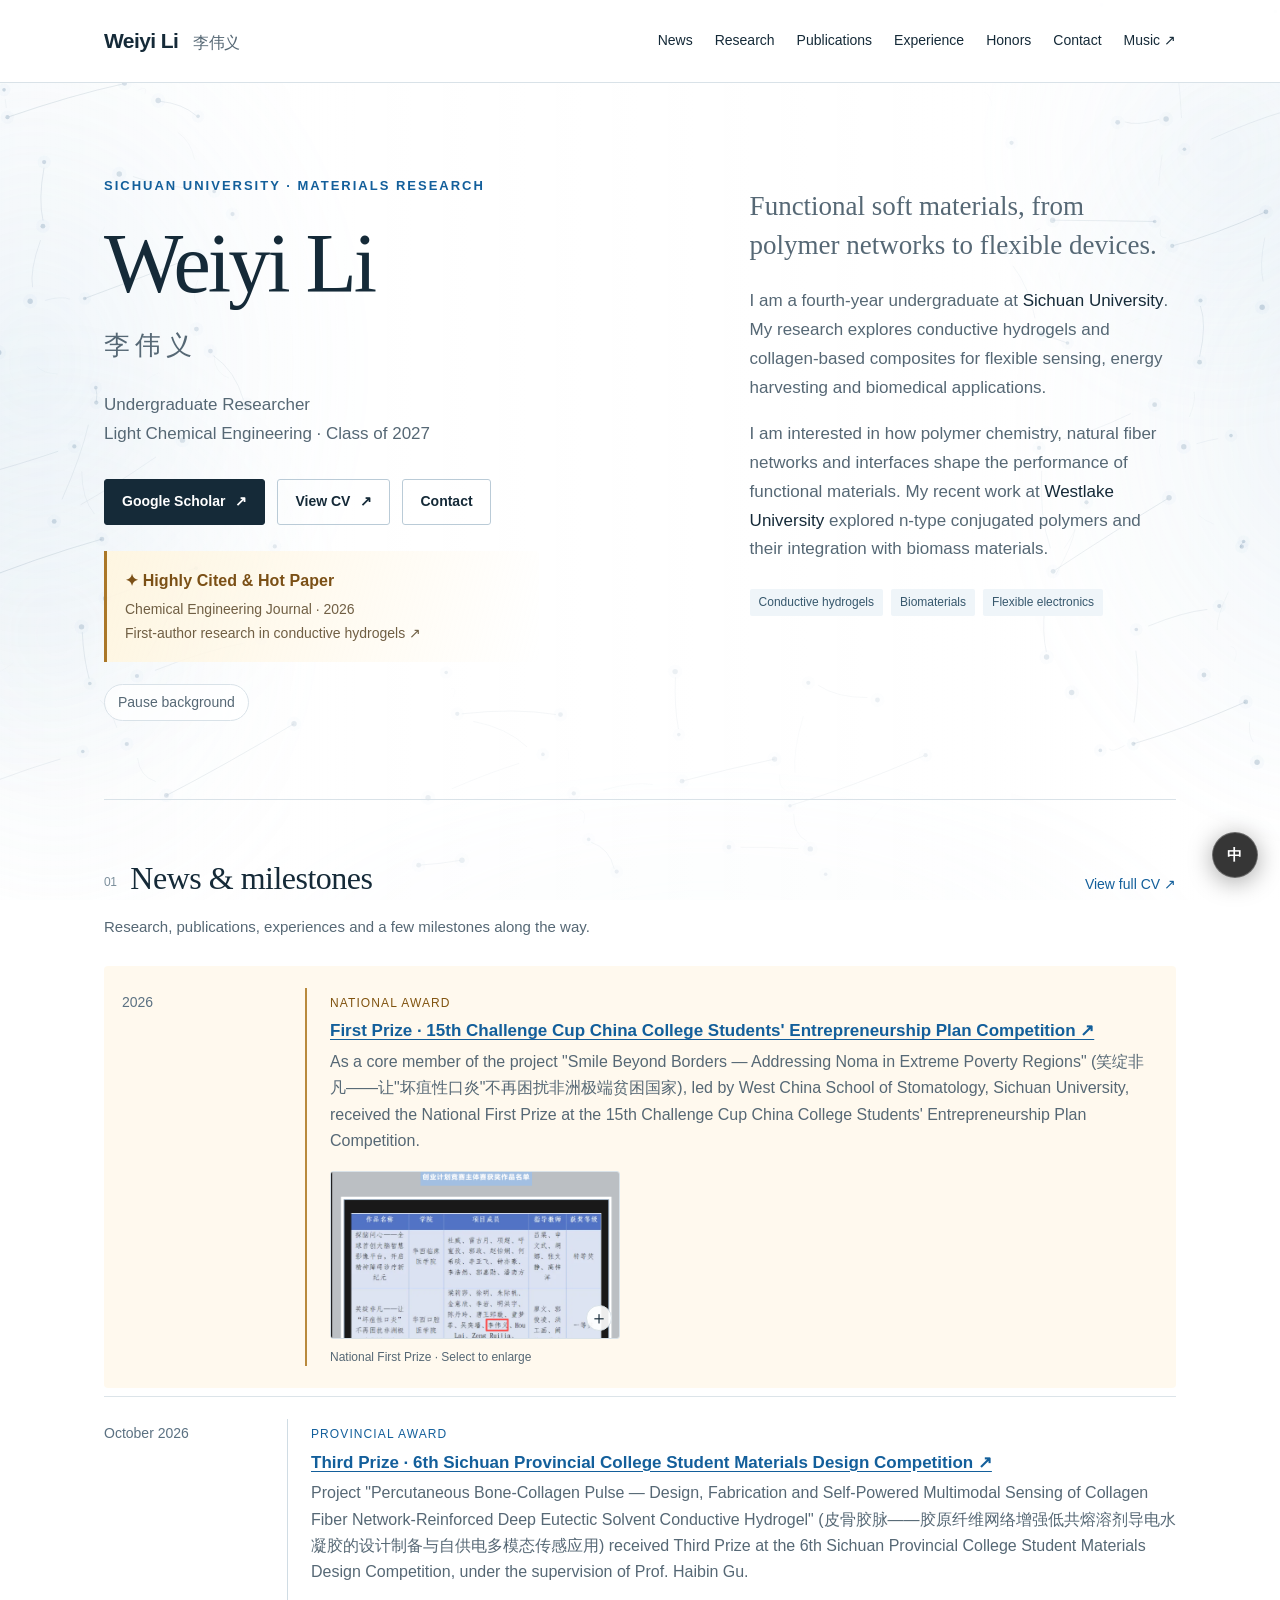
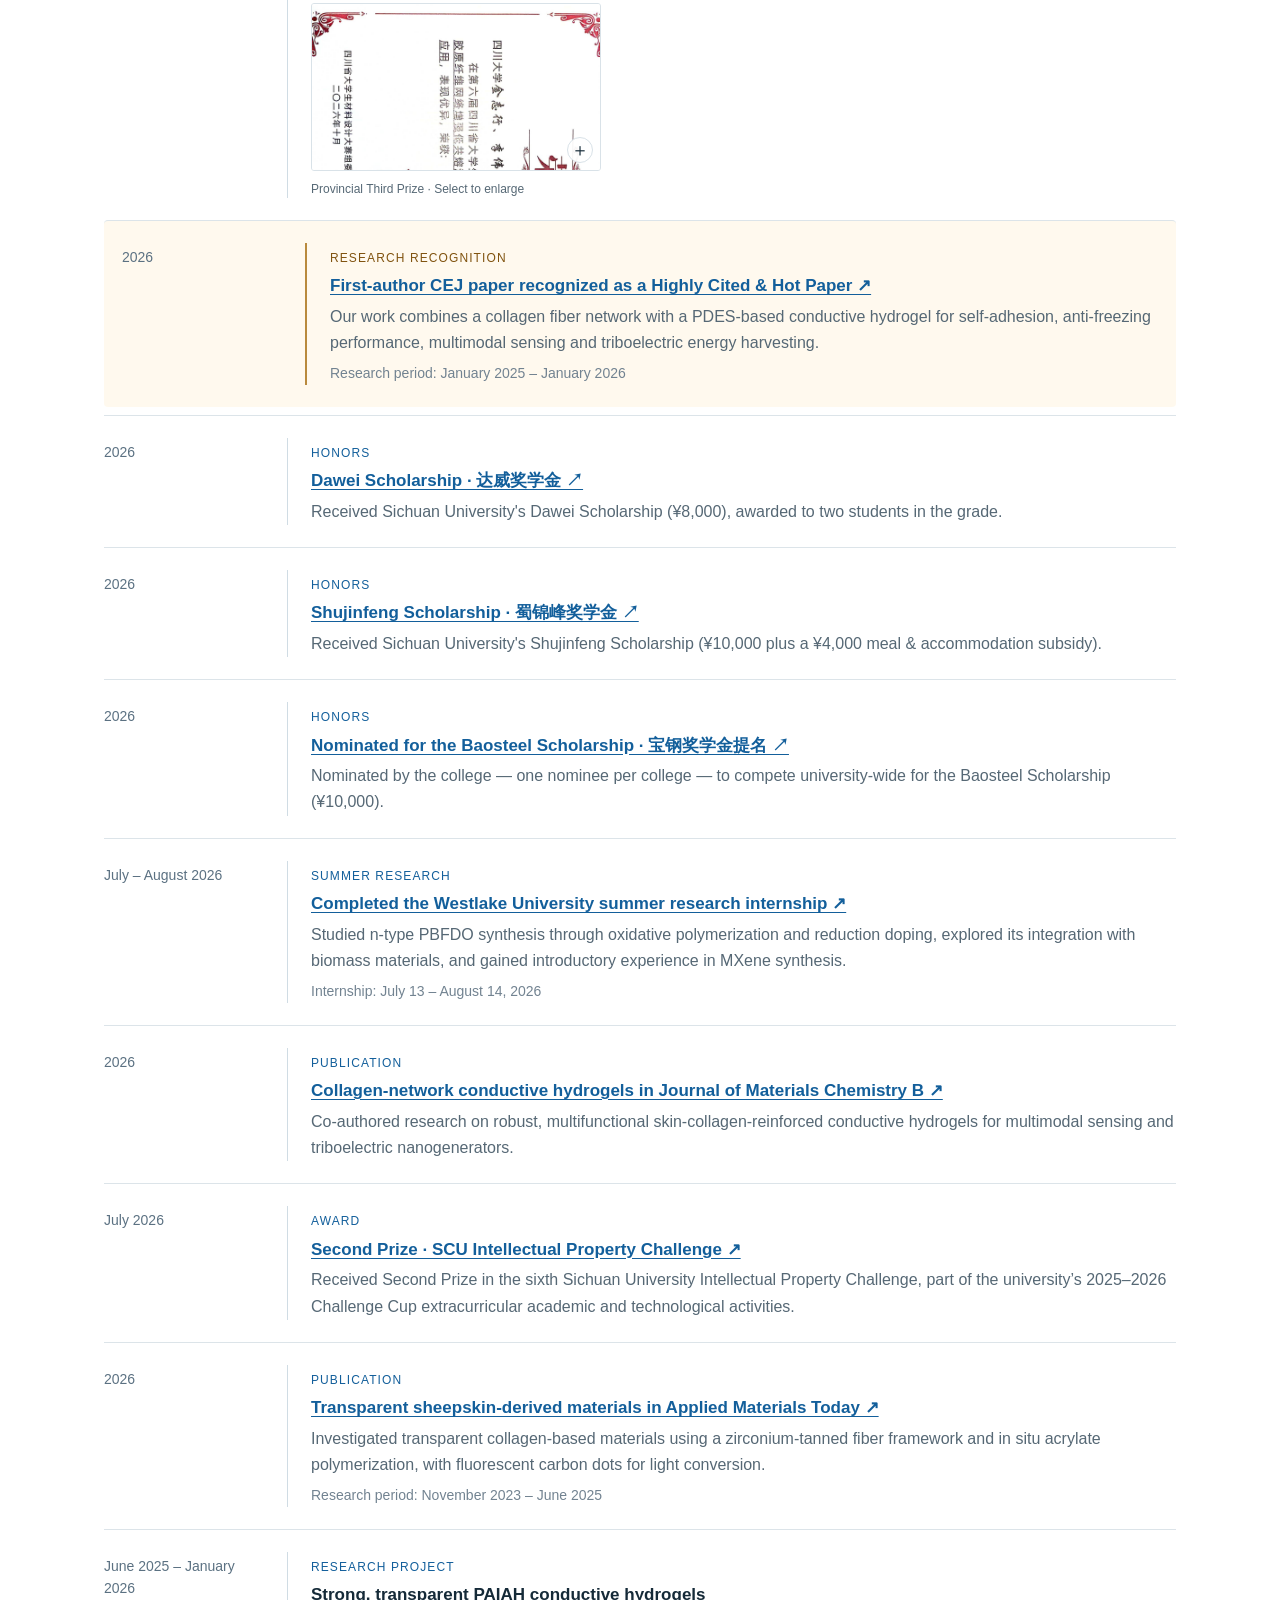
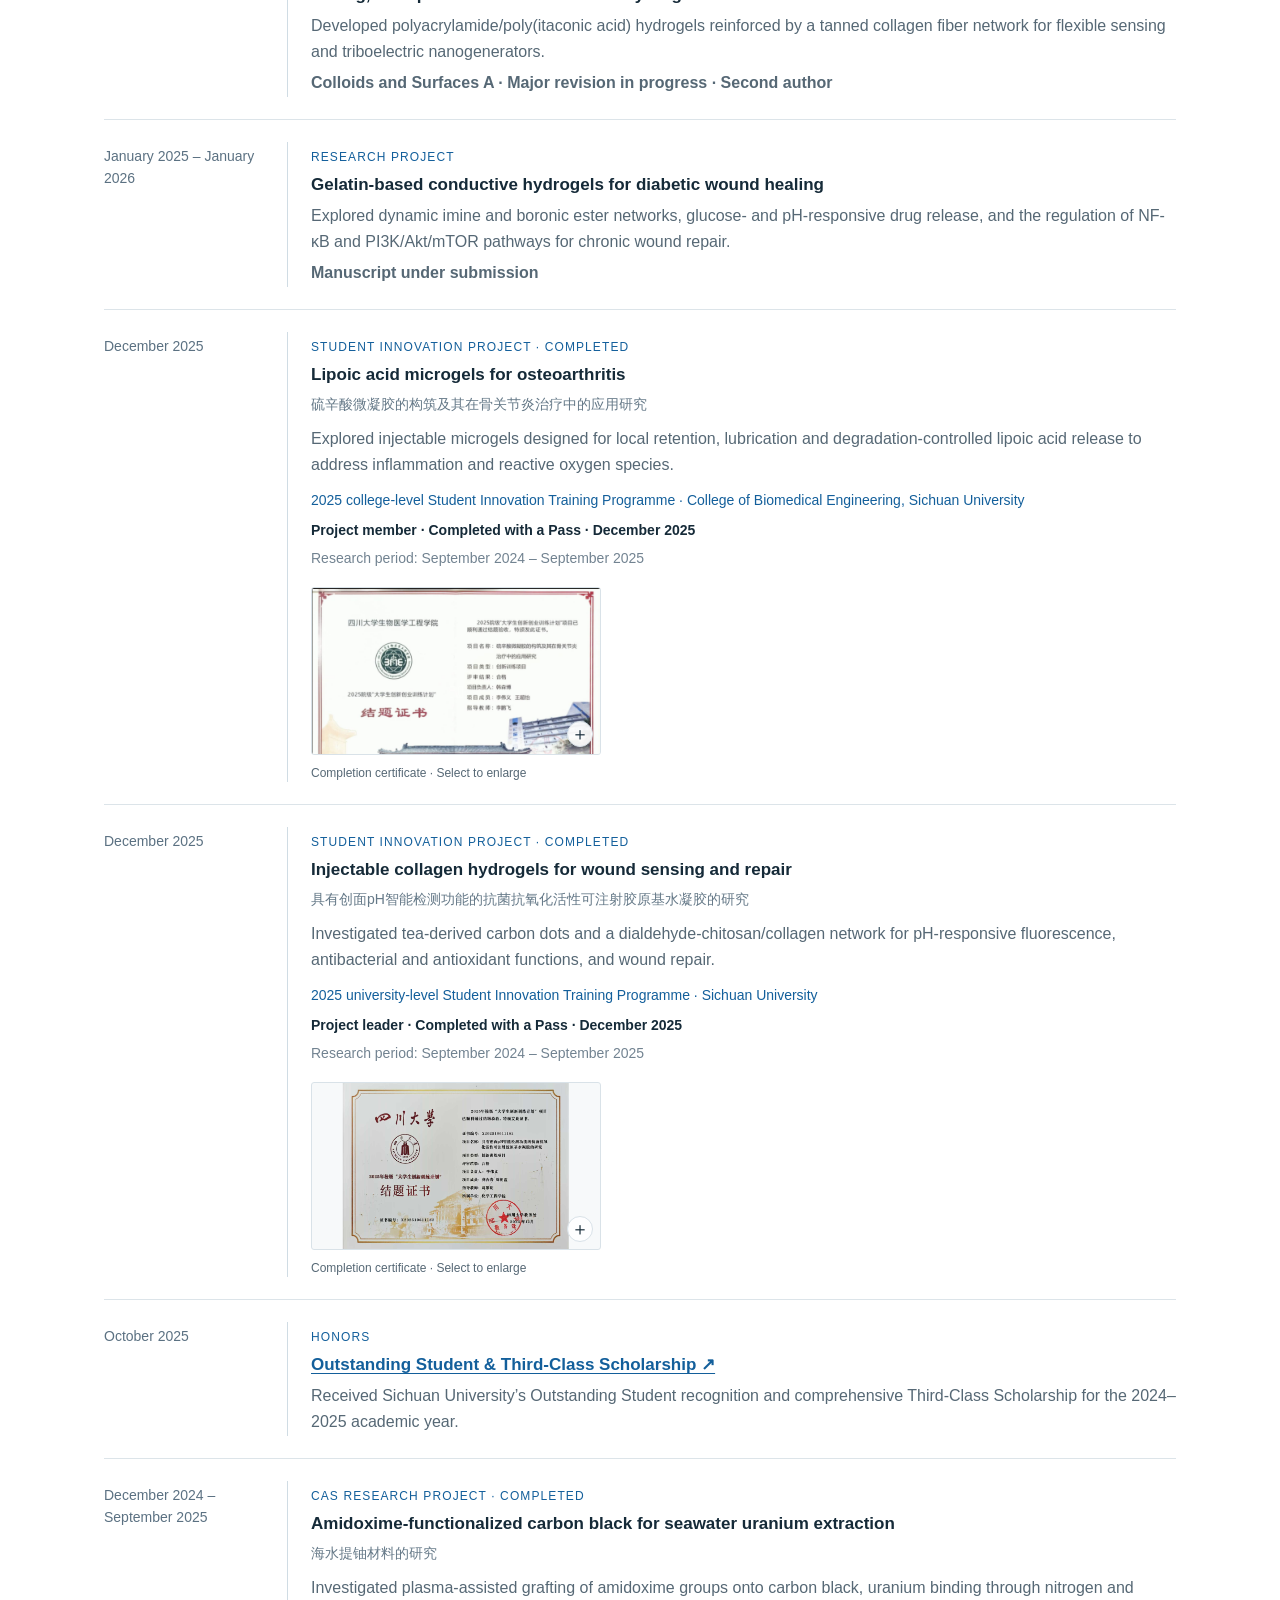
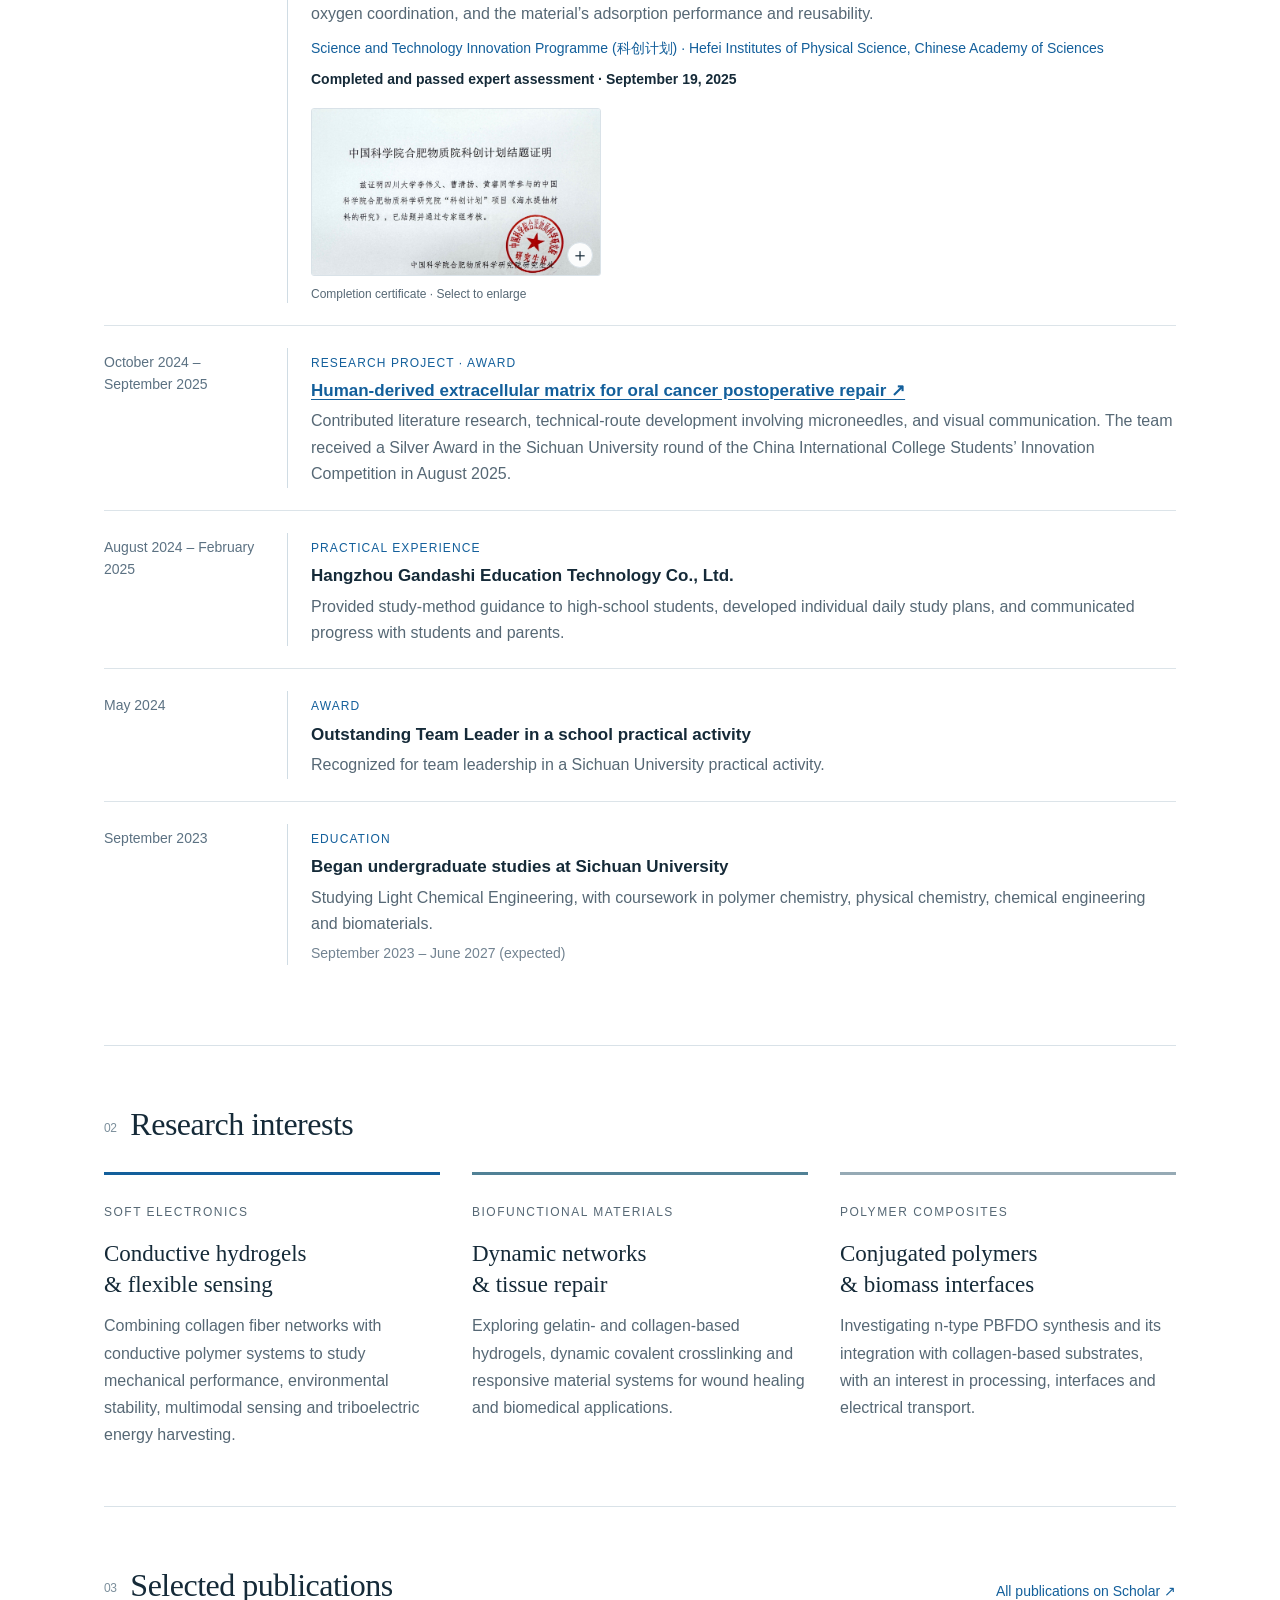
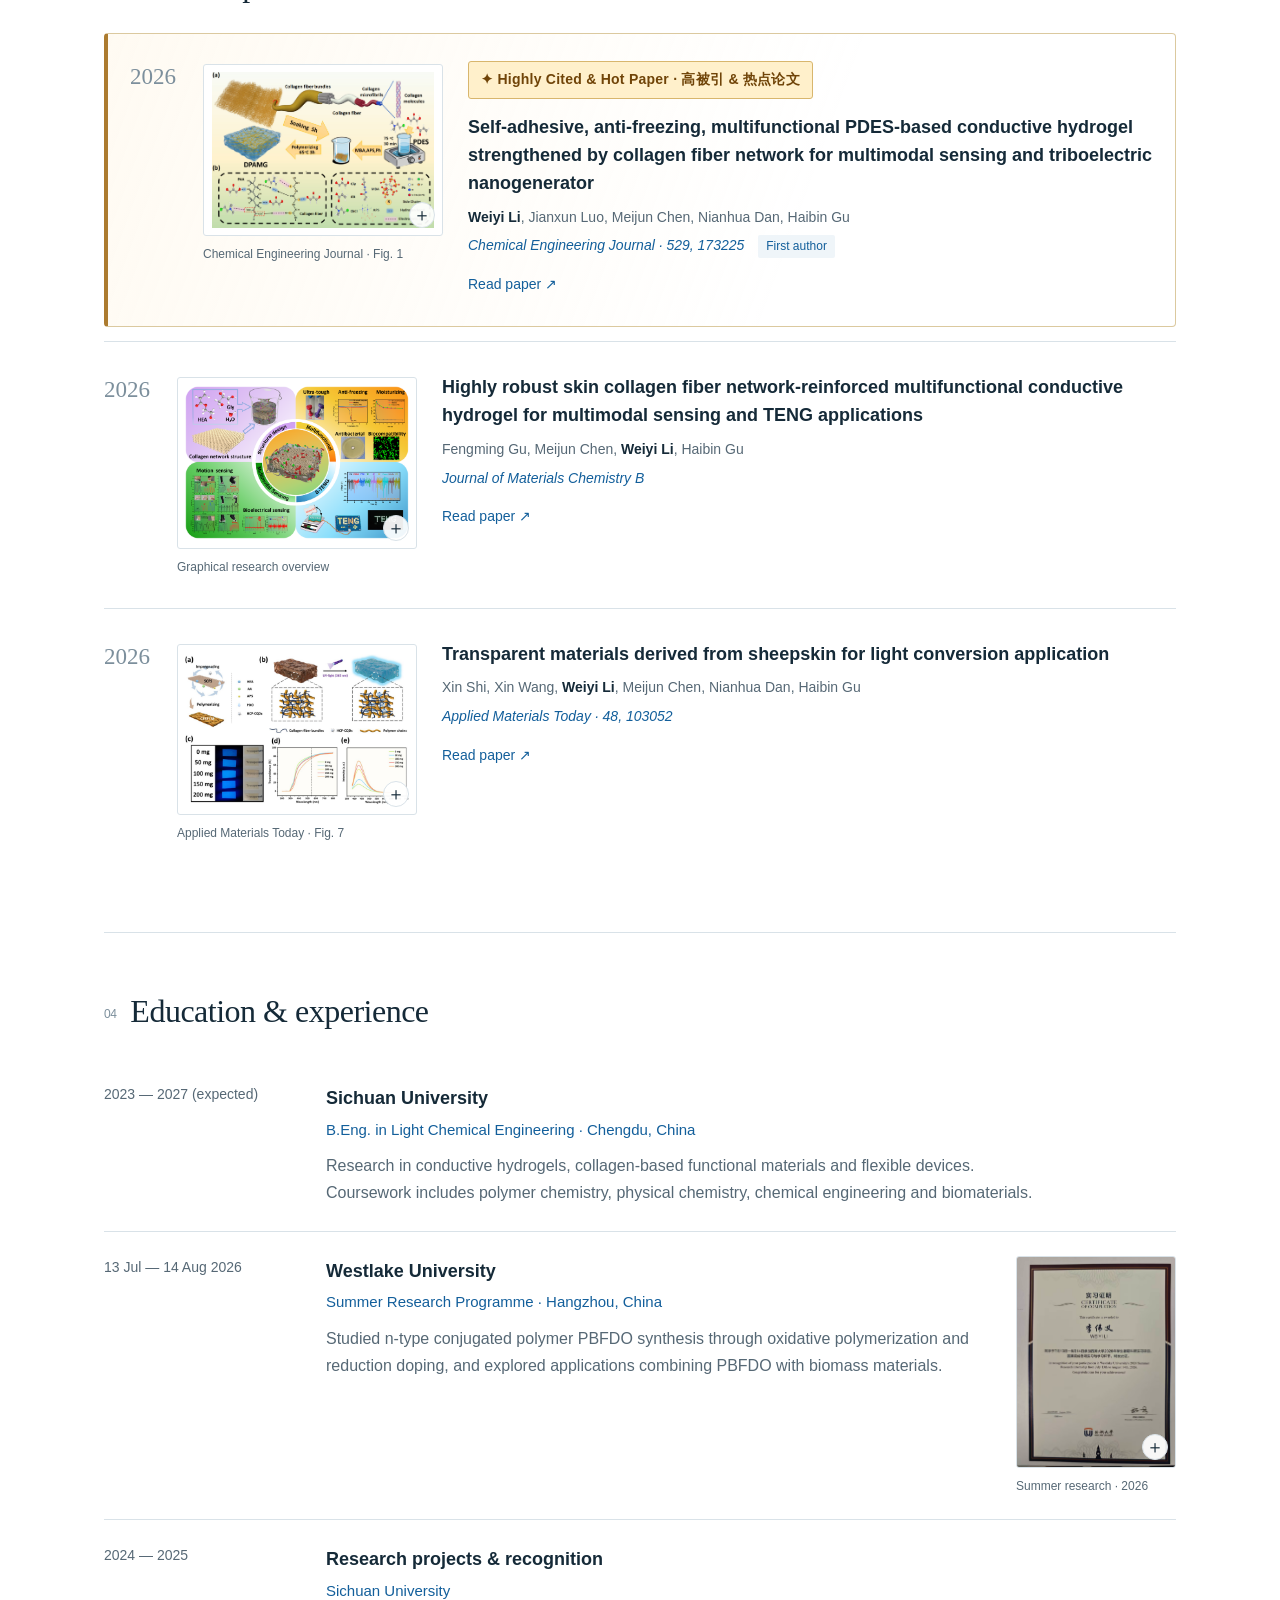
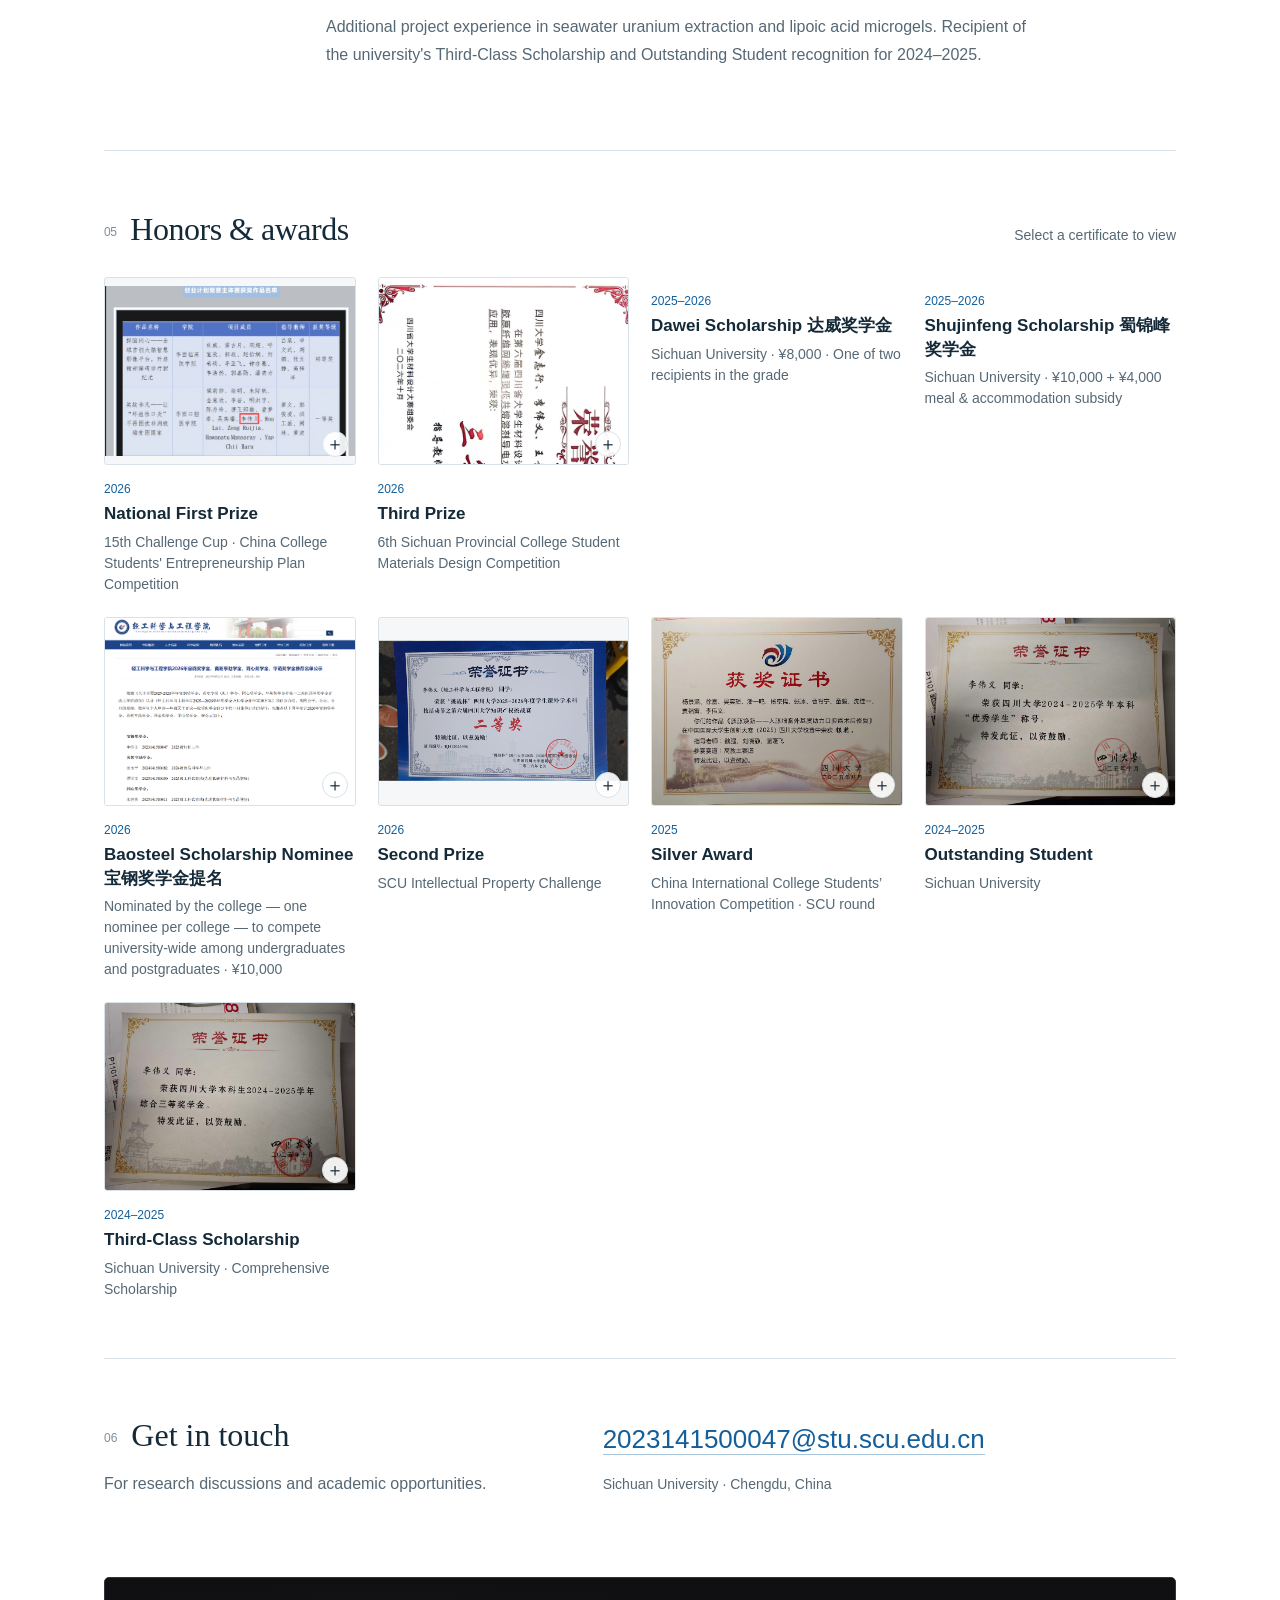
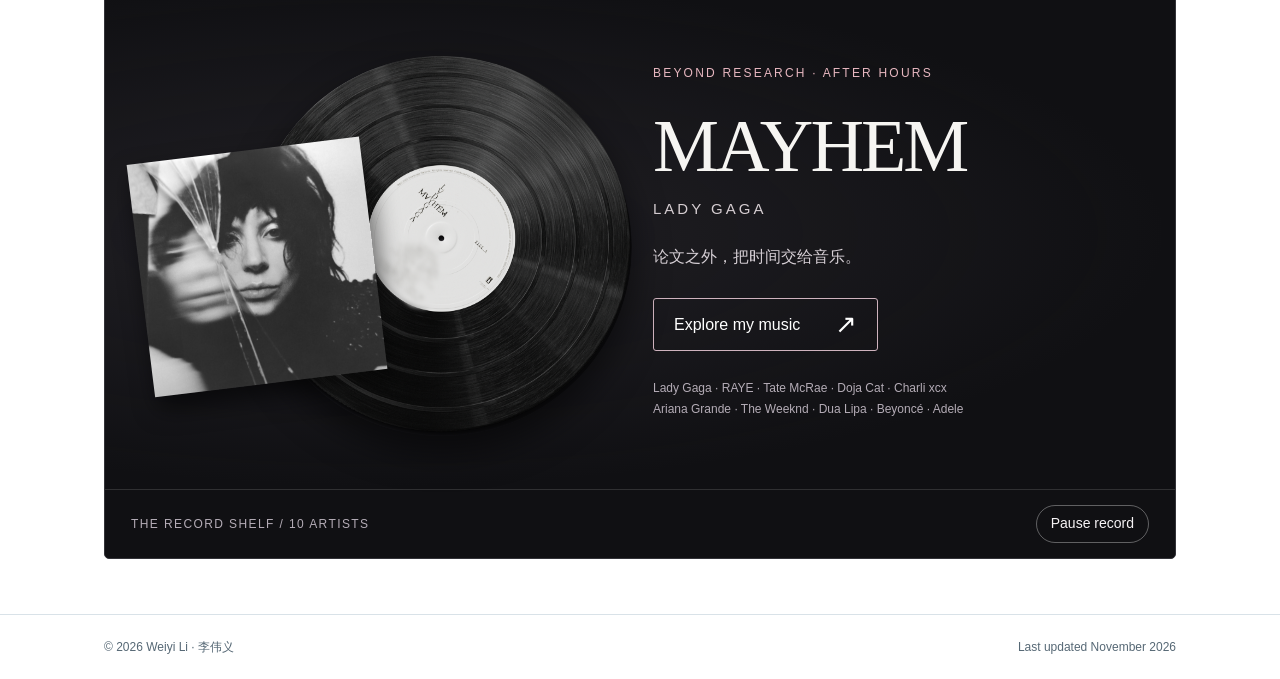
==== commit d6b9a564: "Add Challenge Cup national first prize and Sichuan material design third prize" ====
--- a/index.html
+++ b/index.html
@@ -1,6 +1,6 @@
 <!doctype html>
-<html lang="en"><head><meta charset="utf-8"><meta name="viewport" content="width=device-width,initial-scale=1"><title>Weiyi Li | Materials Research</title><meta name="description" content="Weiyi Li is an undergraduate researcher at Sichuan University working on conductive hydrogels, collagen-based materials and conjugated polymers."><meta name="theme-color" content="#152a38"><link rel="stylesheet" href="style.css"></head><body><div class="academic-ambient" aria-hidden="true"><div class="gel-field"></div><div class="gel-field second"></div><canvas id="polymer-network"></canvas><div class="reading-veil"></div></div><a class="skip" href="#main">Skip to content</a><header class="topbar"><div class="wrap"><a class="wordmark" href="#">Weiyi Li <span>李伟义</span></a><nav aria-label="Main navigation"><a href="#news">News</a><a href="#research">Research</a><a href="#publications">Publications</a><a href="#experience">Experience</a><a href="#honors">Honors</a><a href="#contact">Contact</a><a href="music/index.html">Music ↗</a></nav></div></header><main id="main" class="wrap"><div class="hero"><div><p class="eyebrow">Sichuan University · Materials Research</p><h1>Weiyi Li<span lang="zh-CN">李伟义</span></h1><p class="role">Undergraduate Researcher<br>Light Chemical Engineering · Class of 2027</p><div class="links"><a class="button primary" href="https://scholar.google.com/citations?user=PTNazwgAAAAJ&amp;hl=en" target="_blank" rel="noopener noreferrer">Google Scholar <span aria-hidden="true">↗</span></a><a class="button" href="cv.pdf" target="_blank" rel="noopener">View CV <span aria-hidden="true">↗</span></a><a class="button" href="#contact">Contact</a></div><a class="hero-recognition" href="#cej-paper"><span class="recognition-title">✦ Highly Cited & Hot Paper</span><span class="recognition-meta">Chemical Engineering Journal · 2026<br>First-author research in conductive hydrogels ↗</span></a><button type="button" id="background-motion" class="background-motion" aria-pressed="true">Pause background</button></div><div class="intro"><p class="lead">Functional soft materials, from polymer networks to flexible devices.</p><p>I am a fourth-year undergraduate at <strong>Sichuan University</strong>. My research explores conductive hydrogels and collagen-based composites for flexible sensing, energy harvesting and biomedical applications.</p><p>I am interested in how polymer chemistry, natural fiber networks and interfaces shape the performance of functional materials. My recent work at <strong>Westlake University</strong> explored n-type conjugated polymers and their integration with biomass materials.</p><div class="keywords"><span>Conductive hydrogels</span><span>Biomaterials</span><span>Flexible electronics</span></div></div></div><section id="news"><div class="section-head"><h2><span class="section-number">01</span>News &amp; milestones</h2><a href="cv.pdf" target="_blank" rel="noopener">View full CV ↗</a></div><p class="news-intro">Research, publications, experiences and a few milestones along the way.</p><ul class="news-list"><li class="news-item news-highlight"><div class="news-date">2026</div><div class="news-body"><span class="news-category">Research recognition</span><h3><a href="#cej-paper">First-author CEJ paper recognized as a Highly Cited & Hot Paper ↗</a></h3><p>Our work combines a collagen fiber network with a PDES-based conductive hydrogel for self-adhesion, anti-freezing performance, multimodal sensing and triboelectric energy harvesting.</p><p class="news-period">Research period: January 2025 – January 2026</p></div></li><li class="news-item"><div class="news-date">2026</div><div class="news-body"><span class="news-category">Honors</span><h3><a href="#honors">Dawei Scholarship · 达威奖学金 ↗</a></h3><p>Received Sichuan University's Dawei Scholarship (¥8,000), awarded to two students in the grade.</p></div></li><li class="news-item"><div class="news-date">2026</div><div class="news-body"><span class="news-category">Honors</span><h3><a href="#honors">Shujinfeng Scholarship · 蜀锦峰奖学金 ↗</a></h3><p>Received Sichuan University's Shujinfeng Scholarship (¥10,000 plus a ¥4,000 meal &amp; accommodation subsidy).</p></div></li><li class="news-item"><div class="news-date">2026</div><div class="news-body"><span class="news-category">Honors</span><h3><a href="#honors">Nominated for the Baosteel Scholarship · 宝钢奖学金提名 ↗</a></h3><p>Nominated by the college — one nominee per college — to compete university-wide for the Baosteel Scholarship (¥10,000).</p></div></li><li class="news-item"><div class="news-date">July – August 2026</div><div class="news-body"><span class="news-category">Summer research</span><h3><a href="#experience">Completed the Westlake University summer research internship ↗</a></h3><p>Studied n-type PBFDO synthesis through oxidative polymerization and reduction doping, explored its integration with biomass materials, and gained introductory experience in MXene synthesis.</p><p class="news-period">Internship: July 13 – August 14, 2026</p></div></li><li class="news-item"><div class="news-date">2026</div><div class="news-body"><span class="news-category">Publication</span><h3><a href="https://doi.org/10.1039/D6TB00545D" target="_blank" rel="noopener noreferrer">Collagen-network conductive hydrogels in Journal of Materials Chemistry B ↗</a></h3><p>Co-authored research on robust, multifunctional skin-collagen-reinforced conductive hydrogels for multimodal sensing and triboelectric nanogenerators.</p></div></li><li class="news-item"><div class="news-date">July 2026</div><div class="news-body"><span class="news-category">Award</span><h3><a href="#honors">Second Prize · SCU Intellectual Property Challenge ↗</a></h3><p>Received Second Prize in the sixth Sichuan University Intellectual Property Challenge, part of the university’s 2025–2026 Challenge Cup extracurricular academic and technological activities.</p></div></li><li class="news-item"><div class="news-date">2026</div><div class="news-body"><span class="news-category">Publication</span><h3><a href="https://doi.org/10.1016/j.apmt.2025.103052" target="_blank" rel="noopener noreferrer">Transparent sheepskin-derived materials in Applied Materials Today ↗</a></h3><p>Investigated transparent collagen-based materials using a zirconium-tanned fiber framework and in situ acrylate polymerization, with fluorescent carbon dots for light conversion.</p><p class="news-period">Research period: November 2023 – June 2025</p></div></li><li class="news-item"><div class="news-date">June 2025 – January 2026</div><div class="news-body"><span class="news-category">Research project</span><h3>Strong, transparent PAIAH conductive hydrogels</h3><p>Developed polyacrylamide/poly(itaconic acid) hydrogels reinforced by a tanned collagen fiber network for flexible sensing and triboelectric nanogenerators.</p><p><strong>Colloids and Surfaces A · Major revision in progress · Second author</strong></p></div></li><li class="news-item"><div class="news-date">January 2025 – January 2026</div><div class="news-body"><span class="news-category">Research project</span><h3>Gelatin-based conductive hydrogels for diabetic wound healing</h3><p>Explored dynamic imine and boronic ester networks, glucose- and pH-responsive drug release, and the regulation of NF-κB and PI3K/Akt/mTOR pathways for chronic wound repair.</p><p><strong>Manuscript under submission</strong></p></div></li><li class="news-item"><div class="news-date">December 2025</div><div class="news-body"><span class="news-category">Student innovation project · Completed</span><h3>Lipoic acid microgels for osteoarthritis</h3><p class="project-original-title" lang="zh-CN">硫辛酸微凝胶的构筑及其在骨关节炎治疗中的应用研究</p><p>Explored injectable microgels designed for local retention, lubrication and degradation-controlled lipoic acid release to address inflammation and reactive oxygen species.</p><p class="project-programme">2025 college-level Student Innovation Training Programme · College of Biomedical Engineering, Sichuan University</p><p class="project-status">Project member · Completed with a Pass · December 2025</p><p class="news-period">Research period: September 2024 – September 2025</p><figure class="project-certificate"><a class="image-zoom" href="assets/lipoic-microgels-completion.jpg" data-image="assets/lipoic-microgels-completion.jpg" data-caption="SCU college-level innovation project · Lipoic acid microgels for osteoarthritis · Project member · Completed December 2025" aria-label="Enlarge: SCU college-level innovation project · Lipoic acid microgels for osteoarthritis · Project member · Completed December 2025"><img src="assets/lipoic-microgels-completion.jpg" alt="SCU college-level innovation project · Lipoic acid microgels for osteoarthritis · Project member · Completed December 2025" loading="lazy" decoding="async" width="1418" height="1016"><span class="zoom-mark" aria-hidden="true">＋</span></a><figcaption>Completion certificate · Select to enlarge</figcaption></figure></div></li><li class="news-item"><div class="news-date">December 2025</div><div class="news-body"><span class="news-category">Student innovation project · Completed</span><h3>Injectable collagen hydrogels for wound sensing and repair</h3><p class="project-original-title" lang="zh-CN">具有创面pH智能检测功能的抗菌抗氧化活性可注射胶原基水凝胶的研究</p><p>Investigated tea-derived carbon dots and a dialdehyde-chitosan/collagen network for pH-responsive fluorescence, antibacterial and antioxidant functions, and wound repair.</p><p class="project-programme">2025 university-level Student Innovation Training Programme · Sichuan University</p><p class="project-status">Project leader · Completed with a Pass · December 2025</p><p class="news-period">Research period: September 2024 – September 2025</p><figure class="project-certificate"><a class="image-zoom rotated-counterclockwise" href="assets/collagen-hydrogel-completion.jpg" data-image="assets/collagen-hydrogel-completion.jpg" data-caption="SCU university-level innovation project · Injectable collagen hydrogel for wound pH sensing · Project leader · Completed December 2025" aria-label="Enlarge: SCU university-level innovation project · Injectable collagen hydrogel for wound pH sensing · Project leader · Completed December 2025" data-rotation="-90"><img src="assets/collagen-hydrogel-completion.jpg" alt="SCU university-level innovation project · Injectable collagen hydrogel for wound pH sensing · Project leader · Completed December 2025" loading="lazy" decoding="async" width="1279" height="1724"><span class="zoom-mark" aria-hidden="true">＋</span></a><figcaption>Completion certificate · Select to enlarge</figcaption></figure></div></li><li class="news-item"><div class="news-date">October 2025</div><div class="news-body"><span class="news-category">Honors</span><h3><a href="#honors">Outstanding Student &amp; Third-Class Scholarship ↗</a></h3><p>Received Sichuan University’s Outstanding Student recognition and comprehensive Third-Class Scholarship for the 2024–2025 academic year.</p></div></li><li class="news-item"><div class="news-date">December 2024 – September 2025</div><div class="news-body"><span class="news-category">CAS research project · Completed</span><h3>Amidoxime-functionalized carbon black for seawater uranium extraction</h3><p class="project-original-title" lang="zh-CN">海水提铀材料的研究</p><p>Investigated plasma-assisted grafting of amidoxime groups onto carbon black, uranium binding through nitrogen and oxygen coordination, and the material’s adsorption performance and reusability.</p><p class="project-programme">Science and Technology Innovation Programme (科创计划) · Hefei Institutes of Physical Science, Chinese Academy of Sciences</p><p class="project-status">Completed and passed expert assessment · September 19, 2025</p><figure class="project-certificate"><a class="image-zoom" href="assets/cas-uranium-completion.png" data-image="assets/cas-uranium-completion.png" data-caption="CAS Hefei Institutes of Physical Science · Seawater uranium extraction project · Completed September 19, 2025" aria-label="Enlarge: CAS Hefei Institutes of Physical Science · Seawater uranium extraction project · Completed September 19, 2025"><img src="assets/cas-uranium-completion.png" alt="CAS Hefei Institutes of Physical Science · Seawater uranium extraction project · Completed September 19, 2025" loading="lazy" decoding="async" width="730" height="971"><span class="zoom-mark" aria-hidden="true">＋</span></a><figcaption>Completion certificate · Select to enlarge</figcaption></figure></div></li><li class="news-item"><div class="news-date">October 2024 – September 2025</div><div class="news-body"><span class="news-category">Research project · Award</span><h3><a href="#honors">Human-derived extracellular matrix for oral cancer postoperative repair ↗</a></h3><p>Contributed literature research, technical-route development involving microneedles, and visual communication. The team received a Silver Award in the Sichuan University round of the China International College Students’ Innovation Competition in August 2025.</p></div></li><li class="news-item"><div class="news-date">August 2024 – February 2025</div><div class="news-body"><span class="news-category">Practical experience</span><h3>Hangzhou Gandashi Education Technology Co., Ltd.</h3><p>Provided study-method guidance to high-school students, developed individual daily study plans, and communicated progress with students and parents.</p></div></li><li class="news-item"><div class="news-date">May 2024</div><div class="news-body"><span class="news-category">Award</span><h3>Outstanding Team Leader in a school practical activity</h3><p>Recognized for team leadership in a Sichuan University practical activity.</p></div></li><li class="news-item"><div class="news-date">September 2023</div><div class="news-body"><span class="news-category">Education</span><h3>Began undergraduate studies at Sichuan University</h3><p>Studying Light Chemical Engineering, with coursework in polymer chemistry, physical chemistry, chemical engineering and biomaterials.</p><p class="news-period">September 2023 – June 2027 (expected)</p></div></li></ul></section><section id="research"><div class="section-head"><h2><span class="section-number">02</span>Research interests</h2></div><div class="research-grid"><article class="research"><span class="kicker">Soft electronics</span><h3>Conductive hydrogels<br>&amp; flexible sensing</h3><p>Combining collagen fiber networks with conductive polymer systems to study mechanical performance, environmental stability, multimodal sensing and triboelectric energy harvesting.</p></article><article class="research"><span class="kicker">Biofunctional materials</span><h3>Dynamic networks<br>&amp; tissue repair</h3><p>Exploring gelatin- and collagen-based hydrogels, dynamic covalent crosslinking and responsive material systems for wound healing and biomedical applications.</p></article><article class="research"><span class="kicker">Polymer composites</span><h3>Conjugated polymers<br>&amp; biomass interfaces</h3><p>Investigating n-type PBFDO synthesis and its integration with collagen-based substrates, with an interest in processing, interfaces and electrical transport.</p></article></div></section><section id="publications"><div class="section-head"><h2><span class="section-number">03</span>Selected publications</h2><a href="https://scholar.google.com/citations?user=PTNazwgAAAAJ&amp;hl=en" target="_blank" rel="noopener noreferrer">All publications on Scholar ↗</a></div><article class="pub with-figure highly-cited" id="cej-paper"><div class="pub-year">2026</div><figure class="paper-figure"><a class="image-zoom " href="assets/dpamg-network.png" data-image="assets/dpamg-network.png" data-caption="Preparation and network design of DPAMG." aria-label="Enlarge: Preparation and network design of DPAMG."><img src="assets/dpamg-network.png" alt="Preparation and network design of DPAMG." loading="lazy" decoding="async" width="1022" height="717"><span class="zoom-mark" aria-hidden="true">＋</span></a><figcaption>Chemical Engineering Journal · Fig. 1</figcaption></figure><div><span class="highly-cited-badge">✦ Highly Cited & Hot Paper · 高被引 & 热点论文</span><h3><a href="https://www.sciencedirect.com/science/article/pii/S1385894726006844" target="_blank" rel="noopener noreferrer">Self-adhesive, anti-freezing, multifunctional PDES-based conductive hydrogel strengthened by collagen fiber network for multimodal sensing and triboelectric nanogenerator</a></h3><p><strong>Weiyi Li</strong>, Jianxun Luo, Meijun Chen, Nianhua Dan, Haibin Gu</p><p class="venue">Chemical Engineering Journal · 529, 173225 <span class="tag">First author</span></p><a class="paper-link" href="https://www.sciencedirect.com/science/article/pii/S1385894726006844" target="_blank" rel="noopener noreferrer">Read paper ↗</a></div></article><article class="pub with-figure"><div class="pub-year">2026</div><figure class="paper-figure"><a class="image-zoom " href="assets/hydrogel-overview.png" data-image="assets/hydrogel-overview.png" data-caption="Collagen-network hydrogel for multimodal sensing and triboelectric energy harvesting." aria-label="Enlarge: Collagen-network hydrogel for multimodal sensing and triboelectric energy harvesting."><img src="assets/hydrogel-overview.png" alt="Collagen-network hydrogel for multimodal sensing and triboelectric energy harvesting." loading="lazy" decoding="async" width="1385" height="945"><span class="zoom-mark" aria-hidden="true">＋</span></a><figcaption>Graphical research overview</figcaption></figure><div><h3><a href="https://doi.org/10.1039/D6TB00545D" target="_blank" rel="noopener noreferrer">Highly robust skin collagen fiber network-reinforced multifunctional conductive hydrogel for multimodal sensing and TENG applications</a></h3><p>Fengming Gu, Meijun Chen, <strong>Weiyi Li</strong>, Haibin Gu</p><p class="venue">Journal of Materials Chemistry B</p><a class="paper-link" href="https://doi.org/10.1039/D6TB00545D" target="_blank" rel="noopener noreferrer">Read paper ↗</a></div></article><article class="pub with-figure"><div class="pub-year">2026</div><figure class="paper-figure"><a class="image-zoom " href="assets/light-conversion.png" data-image="assets/light-conversion.png" data-caption="Fluorescent transparent collagen-based materials." aria-label="Enlarge: Fluorescent transparent collagen-based materials."><img src="assets/light-conversion.png" alt="Fluorescent transparent collagen-based materials." loading="lazy" decoding="async" width="1388" height="932"><span class="zoom-mark" aria-hidden="true">＋</span></a><figcaption>Applied Materials Today · Fig. 7</figcaption></figure><div><h3><a href="https://www.sciencedirect.com/science/article/abs/pii/S235294072500469X" target="_blank" rel="noopener noreferrer">Transparent materials derived from sheepskin for light conversion application</a></h3><p>Xin Shi, Xin Wang, <strong>Weiyi Li</strong>, Meijun Chen, Nianhua Dan, Haibin Gu</p><p class="venue">Applied Materials Today · 48, 103052</p><a class="paper-link" href="https://doi.org/10.1016/j.apmt.2025.103052" target="_blank" rel="noopener noreferrer">Read paper ↗</a></div></article></section><section id="experience"><div class="section-head"><h2><span class="section-number">04</span>Education &amp; experience</h2></div><article class="experience-row"><div class="date">2023 — 2027 (expected)</div><div><h3>Sichuan University</h3><p class="position">B.Eng. in Light Chemical Engineering · Chengdu, China</p><p>Research in conductive hydrogels, collagen-based functional materials and flexible devices. Coursework includes polymer chemistry, physical chemistry, chemical engineering and biomaterials.</p></div></article><article class="experience-row with-certificate"><div class="date">13 Jul — 14 Aug 2026</div><div><h3>Westlake University</h3><p class="position">Summer Research Programme · Hangzhou, China</p><p>Studied n-type conjugated polymer PBFDO synthesis through oxidative polymerization and reduction doping, and explored applications combining PBFDO with biomass materials.</p></div><figure class="internship-photo"><a class="image-zoom " href="assets/westlake-certificate.jpg" data-image="assets/westlake-certificate.jpg" data-caption="Westlake University summer research internship certificate, July 13–August 14, 2026." aria-label="Enlarge: Westlake University summer research internship certificate, July 13–August 14, 2026."><img src="assets/westlake-certificate.jpg" alt="Westlake University summer research internship certificate, July 13–August 14, 2026." loading="lazy" decoding="async" width="1279" height="1706"><span class="zoom-mark" aria-hidden="true">＋</span></a><figcaption>Summer research · 2026</figcaption></figure></article><article class="experience-row"><div class="date">2024 — 2025</div><div><h3>Research projects &amp; recognition</h3><p class="position">Sichuan University</p><p>Additional project experience in seawater uranium extraction and lipoic acid microgels. Recipient of the university's Third-Class Scholarship and Outstanding Student recognition for 2024–2025.</p></div></article></section><section id="honors"><div class="section-head"><h2><span class="section-number">05</span>Honors &amp; awards</h2><span class="section-note">Select a certificate to view</span></div><div class="honors-grid"><figure class="award"><figcaption><span class="award-date">2025–2026</span><h3>Dawei Scholarship <span lang="zh-CN">达威奖学金</span></h3><p>Sichuan University · ¥8,000 · One of two recipients in the grade</p></figcaption></figure><figure class="award"><figcaption><span class="award-date">2025–2026</span><h3>Shujinfeng Scholarship <span lang="zh-CN">蜀锦峰奖学金</span></h3><p>Sichuan University · ¥10,000 + ¥4,000 meal &amp; accommodation subsidy</p></figcaption></figure><figure class="award"><a class="image-zoom " href="assets/baosteel-nomination.png" data-image="assets/baosteel-nomination.png" data-caption="Baosteel Scholarship nominee · College of Biomass Science and Engineering public recommendation list, Sichuan University · September 21, 2026" aria-label="Enlarge: Baosteel Scholarship nominee public recommendation list, College of Biomass Science and Engineering, September 21, 2026"><img src="assets/baosteel-nomination.png" alt="Baosteel Scholarship nominee · College of Biomass Science and Engineering public recommendation list, Sichuan University · September 21, 2026" loading="lazy" decoding="async" width="1334" height="1258"><span class="zoom-mark" aria-hidden="true">＋</span></a><figcaption><span class="award-date">2026</span><h3>Baosteel Scholarship Nominee <span lang="zh-CN">宝钢奖学金提名</span></h3><p>Nominated by the college — one nominee per college — to compete university-wide among undergraduates and postgraduates · ¥10,000</p></figcaption></figure><figure class="award"><a class="image-zoom rotated" href="assets/challenge-cup.jpg" data-image="assets/challenge-cup.jpg" data-caption="Second Prize · SCU Intellectual Property Challenge" aria-label="Enlarge: Second Prize · SCU Intellectual Property Challenge"><img src="assets/challenge-cup.jpg" alt="Second Prize · SCU Intellectual Property Challenge" loading="lazy" decoding="async" width="1080" height="1919"><span class="zoom-mark" aria-hidden="true">＋</span></a><figcaption><span class="award-date">2026</span><h3>Second Prize</h3><p>SCU Intellectual Property Challenge</p></figcaption></figure><figure class="award"><a class="image-zoom " href="assets/innovation-silver.jpg" data-image="assets/innovation-silver.jpg" data-caption="Silver Award · China International College Students’ Innovation Competition · SCU round" aria-label="Enlarge: Silver Award · China International College Students’ Innovation Competition · SCU round"><img src="assets/innovation-silver.jpg" alt="Silver Award · China International College Students’ Innovation Competition · SCU round" loading="lazy" decoding="async" width="1706" height="1279"><span class="zoom-mark" aria-hidden="true">＋</span></a><figcaption><span class="award-date">2025</span><h3>Silver Award</h3><p>China International College Students’ Innovation Competition · SCU round</p></figcaption></figure><figure class="award"><a class="image-zoom " href="assets/outstanding-student.jpg" data-image="assets/outstanding-student.jpg" data-caption="Outstanding Student · Sichuan University" aria-label="Enlarge: Outstanding Student · Sichuan University"><img src="assets/outstanding-student.jpg" alt="Outstanding Student · Sichuan University" loading="lazy" decoding="async" width="1706" height="1279"><span class="zoom-mark" aria-hidden="true">＋</span></a><figcaption><span class="award-date">2024–2025</span><h3>Outstanding Student</h3><p>Sichuan University</p></figcaption></figure><figure class="award"><a class="image-zoom " href="assets/scholarship.jpg" data-image="assets/scholarship.jpg" data-caption="Third-Class Scholarship · Sichuan University · Comprehensive Scholarship" aria-label="Enlarge: Third-Class Scholarship · Sichuan University · Comprehensive Scholarship"><img src="assets/scholarship.jpg" alt="Third-Class Scholarship · Sichuan University · Comprehensive Scholarship" loading="lazy" decoding="async" width="1706" height="1279"><span class="zoom-mark" aria-hidden="true">＋</span></a><figcaption><span class="award-date">2024–2025</span><h3>Third-Class Scholarship</h3><p>Sichuan University · Comprehensive Scholarship</p></figcaption></figure></div></section><section class="contact" id="contact"><div><h2><span class="section-number">06</span>Get in touch</h2><p>For research discussions and academic opportunities.</p></div><div class="contact-right"><a class="email" href="mailto:2023141500047@stu.scu.edu.cn">2023141500047@stu.scu.edu.cn</a><p>Sichuan University · Chengdu, China</p></div></section><div class="music-invitation">
+<html lang="en"><head><meta charset="utf-8"><meta name="viewport" content="width=device-width,initial-scale=1"><title>Weiyi Li | Materials Research</title><meta name="description" content="Weiyi Li is an undergraduate researcher at Sichuan University working on conductive hydrogels, collagen-based materials and conjugated polymers."><meta name="theme-color" content="#152a38"><link rel="stylesheet" href="style.css"></head><body><div class="academic-ambient" aria-hidden="true"><div class="gel-field"></div><div class="gel-field second"></div><canvas id="polymer-network"></canvas><div class="reading-veil"></div></div><a class="skip" href="#main">Skip to content</a><header class="topbar"><div class="wrap"><a class="wordmark" href="#">Weiyi Li <span>李伟义</span></a><nav aria-label="Main navigation"><a href="#news">News</a><a href="#research">Research</a><a href="#publications">Publications</a><a href="#experience">Experience</a><a href="#honors">Honors</a><a href="#contact">Contact</a><a href="music/index.html">Music ↗</a></nav></div></header><main id="main" class="wrap"><div class="hero"><div><p class="eyebrow">Sichuan University · Materials Research</p><h1>Weiyi Li<span lang="zh-CN">李伟义</span></h1><p class="role">Undergraduate Researcher<br>Light Chemical Engineering · Class of 2027</p><div class="links"><a class="button primary" href="https://scholar.google.com/citations?user=PTNazwgAAAAJ&amp;hl=en" target="_blank" rel="noopener noreferrer">Google Scholar <span aria-hidden="true">↗</span></a><a class="button" href="cv.pdf" target="_blank" rel="noopener">View CV <span aria-hidden="true">↗</span></a><a class="button" href="#contact">Contact</a></div><a class="hero-recognition" href="#cej-paper"><span class="recognition-title">✦ Highly Cited & Hot Paper</span><span class="recognition-meta">Chemical Engineering Journal · 2026<br>First-author research in conductive hydrogels ↗</span></a><button type="button" id="background-motion" class="background-motion" aria-pressed="true">Pause background</button></div><div class="intro"><p class="lead">Functional soft materials, from polymer networks to flexible devices.</p><p>I am a fourth-year undergraduate at <strong>Sichuan University</strong>. My research explores conductive hydrogels and collagen-based composites for flexible sensing, energy harvesting and biomedical applications.</p><p>I am interested in how polymer chemistry, natural fiber networks and interfaces shape the performance of functional materials. My recent work at <strong>Westlake University</strong> explored n-type conjugated polymers and their integration with biomass materials.</p><div class="keywords"><span>Conductive hydrogels</span><span>Biomaterials</span><span>Flexible electronics</span></div></div></div><section id="news"><div class="section-head"><h2><span class="section-number">01</span>News &amp; milestones</h2><a href="cv.pdf" target="_blank" rel="noopener">View full CV ↗</a></div><p class="news-intro">Research, publications, experiences and a few milestones along the way.</p><ul class="news-list"><li class="news-item news-highlight"><div class="news-date">2026</div><div class="news-body"><span class="news-category">National award</span><h3><a href="#honors">First Prize · 15th Challenge Cup China College Students' Entrepreneurship Plan Competition ↗</a></h3><p>As a core member of the project "Smile Beyond Borders — Addressing Noma in Extreme Poverty Regions" (笑绽非凡——让"坏疽性口炎"不再困扰非洲极端贫困国家), led by West China School of Stomatology, Sichuan University, received the National First Prize at the 15th Challenge Cup China College Students' Entrepreneurship Plan Competition.</p><figure class="project-certificate"><a class="image-zoom" href="assets/challenge-cup-national.png" data-image="assets/challenge-cup-national.png" data-caption="National First Prize · 15th Challenge Cup China College Students' Entrepreneurship Plan Competition · West China School of Stomatology" aria-label="Enlarge: National First Prize · 15th Challenge Cup"><img src="assets/challenge-cup-national.png" alt="National First Prize · 15th Challenge Cup China College Students' Entrepreneurship Plan Competition" loading="lazy" decoding="async"><span class="zoom-mark" aria-hidden="true">＋</span></a><figcaption>National First Prize · Select to enlarge</figcaption></figure></div></li><li class="news-item"><div class="news-date">October 2026</div><div class="news-body"><span class="news-category">Provincial award</span><h3><a href="#honors">Third Prize · 6th Sichuan Provincial College Student Materials Design Competition ↗</a></h3><p>Project "Percutaneous Bone-Collagen Pulse — Design, Fabrication and Self-Powered Multimodal Sensing of Collagen Fiber Network-Reinforced Deep Eutectic Solvent Conductive Hydrogel" (皮骨胶脉——胶原纤维网络增强低共熔溶剂导电水凝胶的设计制备与自供电多模态传感应用) received Third Prize at the 6th Sichuan Provincial College Student Materials Design Competition, under the supervision of Prof. Haibin Gu.</p><figure class="project-certificate"><a class="image-zoom" href="assets/material-design-third.jpg" data-image="assets/material-design-third.jpg" data-caption="Third Prize · 6th Sichuan Provincial College Student Materials Design Competition · October 2026" aria-label="Enlarge: Third Prize · Sichuan Provincial Materials Design Competition"><img src="assets/material-design-third.jpg" alt="Third Prize · 6th Sichuan Provincial College Student Materials Design Competition" loading="lazy" decoding="async"><span class="zoom-mark" aria-hidden="true">＋</span></a><figcaption>Provincial Third Prize · Select to enlarge</figcaption></figure></div></li><li class="news-item news-highlight"><div class="news-date">2026</div><div class="news-body"><span class="news-category">Research recognition</span><h3><a href="#cej-paper">First-author CEJ paper recognized as a Highly Cited & Hot Paper ↗</a></h3><p>Our work combines a collagen fiber network with a PDES-based conductive hydrogel for self-adhesion, anti-freezing performance, multimodal sensing and triboelectric energy harvesting.</p><p class="news-period">Research period: January 2025 – January 2026</p></div></li><li class="news-item"><div class="news-date">2026</div><div class="news-body"><span class="news-category">Honors</span><h3><a href="#honors">Dawei Scholarship · 达威奖学金 ↗</a></h3><p>Received Sichuan University's Dawei Scholarship (¥8,000), awarded to two students in the grade.</p></div></li><li class="news-item"><div class="news-date">2026</div><div class="news-body"><span class="news-category">Honors</span><h3><a href="#honors">Shujinfeng Scholarship · 蜀锦峰奖学金 ↗</a></h3><p>Received Sichuan University's Shujinfeng Scholarship (¥10,000 plus a ¥4,000 meal &amp; accommodation subsidy).</p></div></li><li class="news-item"><div class="news-date">2026</div><div class="news-body"><span class="news-category">Honors</span><h3><a href="#honors">Nominated for the Baosteel Scholarship · 宝钢奖学金提名 ↗</a></h3><p>Nominated by the college — one nominee per college — to compete university-wide for the Baosteel Scholarship (¥10,000).</p></div></li><li class="news-item"><div class="news-date">July – August 2026</div><div class="news-body"><span class="news-category">Summer research</span><h3><a href="#experience">Completed the Westlake University summer research internship ↗</a></h3><p>Studied n-type PBFDO synthesis through oxidative polymerization and reduction doping, explored its integration with biomass materials, and gained introductory experience in MXene synthesis.</p><p class="news-period">Internship: July 13 – August 14, 2026</p></div></li><li class="news-item"><div class="news-date">2026</div><div class="news-body"><span class="news-category">Publication</span><h3><a href="https://doi.org/10.1039/D6TB00545D" target="_blank" rel="noopener noreferrer">Collagen-network conductive hydrogels in Journal of Materials Chemistry B ↗</a></h3><p>Co-authored research on robust, multifunctional skin-collagen-reinforced conductive hydrogels for multimodal sensing and triboelectric nanogenerators.</p></div></li><li class="news-item"><div class="news-date">July 2026</div><div class="news-body"><span class="news-category">Award</span><h3><a href="#honors">Second Prize · SCU Intellectual Property Challenge ↗</a></h3><p>Received Second Prize in the sixth Sichuan University Intellectual Property Challenge, part of the university’s 2025–2026 Challenge Cup extracurricular academic and technological activities.</p></div></li><li class="news-item"><div class="news-date">2026</div><div class="news-body"><span class="news-category">Publication</span><h3><a href="https://doi.org/10.1016/j.apmt.2025.103052" target="_blank" rel="noopener noreferrer">Transparent sheepskin-derived materials in Applied Materials Today ↗</a></h3><p>Investigated transparent collagen-based materials using a zirconium-tanned fiber framework and in situ acrylate polymerization, with fluorescent carbon dots for light conversion.</p><p class="news-period">Research period: November 2023 – June 2025</p></div></li><li class="news-item"><div class="news-date">June 2025 – January 2026</div><div class="news-body"><span class="news-category">Research project</span><h3>Strong, transparent PAIAH conductive hydrogels</h3><p>Developed polyacrylamide/poly(itaconic acid) hydrogels reinforced by a tanned collagen fiber network for flexible sensing and triboelectric nanogenerators.</p><p><strong>Colloids and Surfaces A · Major revision in progress · Second author</strong></p></div></li><li class="news-item"><div class="news-date">January 2025 – January 2026</div><div class="news-body"><span class="news-category">Research project</span><h3>Gelatin-based conductive hydrogels for diabetic wound healing</h3><p>Explored dynamic imine and boronic ester networks, glucose- and pH-responsive drug release, and the regulation of NF-κB and PI3K/Akt/mTOR pathways for chronic wound repair.</p><p><strong>Manuscript under submission</strong></p></div></li><li class="news-item"><div class="news-date">December 2025</div><div class="news-body"><span class="news-category">Student innovation project · Completed</span><h3>Lipoic acid microgels for osteoarthritis</h3><p class="project-original-title" lang="zh-CN">硫辛酸微凝胶的构筑及其在骨关节炎治疗中的应用研究</p><p>Explored injectable microgels designed for local retention, lubrication and degradation-controlled lipoic acid release to address inflammation and reactive oxygen species.</p><p class="project-programme">2025 college-level Student Innovation Training Programme · College of Biomedical Engineering, Sichuan University</p><p class="project-status">Project member · Completed with a Pass · December 2025</p><p class="news-period">Research period: September 2024 – September 2025</p><figure class="project-certificate"><a class="image-zoom" href="assets/lipoic-microgels-completion.jpg" data-image="assets/lipoic-microgels-completion.jpg" data-caption="SCU college-level innovation project · Lipoic acid microgels for osteoarthritis · Project member · Completed December 2025" aria-label="Enlarge: SCU college-level innovation project · Lipoic acid microgels for osteoarthritis · Project member · Completed December 2025"><img src="assets/lipoic-microgels-completion.jpg" alt="SCU college-level innovation project · Lipoic acid microgels for osteoarthritis · Project member · Completed December 2025" loading="lazy" decoding="async" width="1418" height="1016"><span class="zoom-mark" aria-hidden="true">＋</span></a><figcaption>Completion certificate · Select to enlarge</figcaption></figure></div></li><li class="news-item"><div class="news-date">December 2025</div><div class="news-body"><span class="news-category">Student innovation project · Completed</span><h3>Injectable collagen hydrogels for wound sensing and repair</h3><p class="project-original-title" lang="zh-CN">具有创面pH智能检测功能的抗菌抗氧化活性可注射胶原基水凝胶的研究</p><p>Investigated tea-derived carbon dots and a dialdehyde-chitosan/collagen network for pH-responsive fluorescence, antibacterial and antioxidant functions, and wound repair.</p><p class="project-programme">2025 university-level Student Innovation Training Programme · Sichuan University</p><p class="project-status">Project leader · Completed with a Pass · December 2025</p><p class="news-period">Research period: September 2024 – September 2025</p><figure class="project-certificate"><a class="image-zoom rotated-counterclockwise" href="assets/collagen-hydrogel-completion.jpg" data-image="assets/collagen-hydrogel-completion.jpg" data-caption="SCU university-level innovation project · Injectable collagen hydrogel for wound pH sensing · Project leader · Completed December 2025" aria-label="Enlarge: SCU university-level innovation project · Injectable collagen hydrogel for wound pH sensing · Project leader · Completed December 2025" data-rotation="-90"><img src="assets/collagen-hydrogel-completion.jpg" alt="SCU university-level innovation project · Injectable collagen hydrogel for wound pH sensing · Project leader · Completed December 2025" loading="lazy" decoding="async" width="1279" height="1724"><span class="zoom-mark" aria-hidden="true">＋</span></a><figcaption>Completion certificate · Select to enlarge</figcaption></figure></div></li><li class="news-item"><div class="news-date">October 2025</div><div class="news-body"><span class="news-category">Honors</span><h3><a href="#honors">Outstanding Student &amp; Third-Class Scholarship ↗</a></h3><p>Received Sichuan University’s Outstanding Student recognition and comprehensive Third-Class Scholarship for the 2024–2025 academic year.</p></div></li><li class="news-item"><div class="news-date">December 2024 – September 2025</div><div class="news-body"><span class="news-category">CAS research project · Completed</span><h3>Amidoxime-functionalized carbon black for seawater uranium extraction</h3><p class="project-original-title" lang="zh-CN">海水提铀材料的研究</p><p>Investigated plasma-assisted grafting of amidoxime groups onto carbon black, uranium binding through nitrogen and oxygen coordination, and the material’s adsorption performance and reusability.</p><p class="project-programme">Science and Technology Innovation Programme (科创计划) · Hefei Institutes of Physical Science, Chinese Academy of Sciences</p><p class="project-status">Completed and passed expert assessment · September 19, 2025</p><figure class="project-certificate"><a class="image-zoom" href="assets/cas-uranium-completion.png" data-image="assets/cas-uranium-completion.png" data-caption="CAS Hefei Institutes of Physical Science · Seawater uranium extraction project · Completed September 19, 2025" aria-label="Enlarge: CAS Hefei Institutes of Physical Science · Seawater uranium extraction project · Completed September 19, 2025"><img src="assets/cas-uranium-completion.png" alt="CAS Hefei Institutes of Physical Science · Seawater uranium extraction project · Completed September 19, 2025" loading="lazy" decoding="async" width="730" height="971"><span class="zoom-mark" aria-hidden="true">＋</span></a><figcaption>Completion certificate · Select to enlarge</figcaption></figure></div></li><li class="news-item"><div class="news-date">October 2024 – September 2025</div><div class="news-body"><span class="news-category">Research project · Award</span><h3><a href="#honors">Human-derived extracellular matrix for oral cancer postoperative repair ↗</a></h3><p>Contributed literature research, technical-route development involving microneedles, and visual communication. The team received a Silver Award in the Sichuan University round of the China International College Students’ Innovation Competition in August 2025.</p></div></li><li class="news-item"><div class="news-date">August 2024 – February 2025</div><div class="news-body"><span class="news-category">Practical experience</span><h3>Hangzhou Gandashi Education Technology Co., Ltd.</h3><p>Provided study-method guidance to high-school students, developed individual daily study plans, and communicated progress with students and parents.</p></div></li><li class="news-item"><div class="news-date">May 2024</div><div class="news-body"><span class="news-category">Award</span><h3>Outstanding Team Leader in a school practical activity</h3><p>Recognized for team leadership in a Sichuan University practical activity.</p></div></li><li class="news-item"><div class="news-date">September 2023</div><div class="news-body"><span class="news-category">Education</span><h3>Began undergraduate studies at Sichuan University</h3><p>Studying Light Chemical Engineering, with coursework in polymer chemistry, physical chemistry, chemical engineering and biomaterials.</p><p class="news-period">September 2023 – June 2027 (expected)</p></div></li></ul></section><section id="research"><div class="section-head"><h2><span class="section-number">02</span>Research interests</h2></div><div class="research-grid"><article class="research"><span class="kicker">Soft electronics</span><h3>Conductive hydrogels<br>&amp; flexible sensing</h3><p>Combining collagen fiber networks with conductive polymer systems to study mechanical performance, environmental stability, multimodal sensing and triboelectric energy harvesting.</p></article><article class="research"><span class="kicker">Biofunctional materials</span><h3>Dynamic networks<br>&amp; tissue repair</h3><p>Exploring gelatin- and collagen-based hydrogels, dynamic covalent crosslinking and responsive material systems for wound healing and biomedical applications.</p></article><article class="research"><span class="kicker">Polymer composites</span><h3>Conjugated polymers<br>&amp; biomass interfaces</h3><p>Investigating n-type PBFDO synthesis and its integration with collagen-based substrates, with an interest in processing, interfaces and electrical transport.</p></article></div></section><section id="publications"><div class="section-head"><h2><span class="section-number">03</span>Selected publications</h2><a href="https://scholar.google.com/citations?user=PTNazwgAAAAJ&amp;hl=en" target="_blank" rel="noopener noreferrer">All publications on Scholar ↗</a></div><article class="pub with-figure highly-cited" id="cej-paper"><div class="pub-year">2026</div><figure class="paper-figure"><a class="image-zoom " href="assets/dpamg-network.png" data-image="assets/dpamg-network.png" data-caption="Preparation and network design of DPAMG." aria-label="Enlarge: Preparation and network design of DPAMG."><img src="assets/dpamg-network.png" alt="Preparation and network design of DPAMG." loading="lazy" decoding="async" width="1022" height="717"><span class="zoom-mark" aria-hidden="true">＋</span></a><figcaption>Chemical Engineering Journal · Fig. 1</figcaption></figure><div><span class="highly-cited-badge">✦ Highly Cited & Hot Paper · 高被引 & 热点论文</span><h3><a href="https://www.sciencedirect.com/science/article/pii/S1385894726006844" target="_blank" rel="noopener noreferrer">Self-adhesive, anti-freezing, multifunctional PDES-based conductive hydrogel strengthened by collagen fiber network for multimodal sensing and triboelectric nanogenerator</a></h3><p><strong>Weiyi Li</strong>, Jianxun Luo, Meijun Chen, Nianhua Dan, Haibin Gu</p><p class="venue">Chemical Engineering Journal · 529, 173225 <span class="tag">First author</span></p><a class="paper-link" href="https://www.sciencedirect.com/science/article/pii/S1385894726006844" target="_blank" rel="noopener noreferrer">Read paper ↗</a></div></article><article class="pub with-figure"><div class="pub-year">2026</div><figure class="paper-figure"><a class="image-zoom " href="assets/hydrogel-overview.png" data-image="assets/hydrogel-overview.png" data-caption="Collagen-network hydrogel for multimodal sensing and triboelectric energy harvesting." aria-label="Enlarge: Collagen-network hydrogel for multimodal sensing and triboelectric energy harvesting."><img src="assets/hydrogel-overview.png" alt="Collagen-network hydrogel for multimodal sensing and triboelectric energy harvesting." loading="lazy" decoding="async" width="1385" height="945"><span class="zoom-mark" aria-hidden="true">＋</span></a><figcaption>Graphical research overview</figcaption></figure><div><h3><a href="https://doi.org/10.1039/D6TB00545D" target="_blank" rel="noopener noreferrer">Highly robust skin collagen fiber network-reinforced multifunctional conductive hydrogel for multimodal sensing and TENG applications</a></h3><p>Fengming Gu, Meijun Chen, <strong>Weiyi Li</strong>, Haibin Gu</p><p class="venue">Journal of Materials Chemistry B</p><a class="paper-link" href="https://doi.org/10.1039/D6TB00545D" target="_blank" rel="noopener noreferrer">Read paper ↗</a></div></article><article class="pub with-figure"><div class="pub-year">2026</div><figure class="paper-figure"><a class="image-zoom " href="assets/light-conversion.png" data-image="assets/light-conversion.png" data-caption="Fluorescent transparent collagen-based materials." aria-label="Enlarge: Fluorescent transparent collagen-based materials."><img src="assets/light-conversion.png" alt="Fluorescent transparent collagen-based materials." loading="lazy" decoding="async" width="1388" height="932"><span class="zoom-mark" aria-hidden="true">＋</span></a><figcaption>Applied Materials Today · Fig. 7</figcaption></figure><div><h3><a href="https://www.sciencedirect.com/science/article/abs/pii/S235294072500469X" target="_blank" rel="noopener noreferrer">Transparent materials derived from sheepskin for light conversion application</a></h3><p>Xin Shi, Xin Wang, <strong>Weiyi Li</strong>, Meijun Chen, Nianhua Dan, Haibin Gu</p><p class="venue">Applied Materials Today · 48, 103052</p><a class="paper-link" href="https://doi.org/10.1016/j.apmt.2025.103052" target="_blank" rel="noopener noreferrer">Read paper ↗</a></div></article></section><section id="experience"><div class="section-head"><h2><span class="section-number">04</span>Education &amp; experience</h2></div><article class="experience-row"><div class="date">2023 — 2027 (expected)</div><div><h3>Sichuan University</h3><p class="position">B.Eng. in Light Chemical Engineering · Chengdu, China</p><p>Research in conductive hydrogels, collagen-based functional materials and flexible devices. Coursework includes polymer chemistry, physical chemistry, chemical engineering and biomaterials.</p></div></article><article class="experience-row with-certificate"><div class="date">13 Jul — 14 Aug 2026</div><div><h3>Westlake University</h3><p class="position">Summer Research Programme · Hangzhou, China</p><p>Studied n-type conjugated polymer PBFDO synthesis through oxidative polymerization and reduction doping, and explored applications combining PBFDO with biomass materials.</p></div><figure class="internship-photo"><a class="image-zoom " href="assets/westlake-certificate.jpg" data-image="assets/westlake-certificate.jpg" data-caption="Westlake University summer research internship certificate, July 13–August 14, 2026." aria-label="Enlarge: Westlake University summer research internship certificate, July 13–August 14, 2026."><img src="assets/westlake-certificate.jpg" alt="Westlake University summer research internship certificate, July 13–August 14, 2026." loading="lazy" decoding="async" width="1279" height="1706"><span class="zoom-mark" aria-hidden="true">＋</span></a><figcaption>Summer research · 2026</figcaption></figure></article><article class="experience-row"><div class="date">2024 — 2025</div><div><h3>Research projects &amp; recognition</h3><p class="position">Sichuan University</p><p>Additional project experience in seawater uranium extraction and lipoic acid microgels. Recipient of the university's Third-Class Scholarship and Outstanding Student recognition for 2024–2025.</p></div></article></section><section id="honors"><div class="section-head"><h2><span class="section-number">05</span>Honors &amp; awards</h2><span class="section-note">Select a certificate to view</span></div><div class="honors-grid"><figure class="award"><a class="image-zoom" href="assets/challenge-cup-national.png" data-image="assets/challenge-cup-national.png" data-caption="National First Prize · 15th Challenge Cup China College Students' Entrepreneurship Plan Competition" aria-label="Enlarge: National First Prize · 15th Challenge Cup"><img src="assets/challenge-cup-national.png" alt="National First Prize · 15th Challenge Cup China College Students' Entrepreneurship Plan Competition" loading="lazy" decoding="async"><span class="zoom-mark" aria-hidden="true">＋</span></a><figcaption><span class="award-date">2026</span><h3>National First Prize</h3><p>15th Challenge Cup · China College Students' Entrepreneurship Plan Competition</p></figcaption></figure><figure class="award"><a class="image-zoom" href="assets/material-design-third.jpg" data-image="assets/material-design-third.jpg" data-caption="Third Prize · 6th Sichuan Provincial College Student Materials Design Competition" aria-label="Enlarge: Third Prize · Sichuan Provincial Materials Design Competition"><img src="assets/material-design-third.jpg" alt="Third Prize · 6th Sichuan Provincial College Student Materials Design Competition" loading="lazy" decoding="async"><span class="zoom-mark" aria-hidden="true">＋</span></a><figcaption><span class="award-date">2026</span><h3>Third Prize</h3><p>6th Sichuan Provincial College Student Materials Design Competition</p></figcaption></figure><figure class="award"><figcaption><span class="award-date">2025–2026</span><h3>Dawei Scholarship <span lang="zh-CN">达威奖学金</span></h3><p>Sichuan University · ¥8,000 · One of two recipients in the grade</p></figcaption></figure><figure class="award"><figcaption><span class="award-date">2025–2026</span><h3>Shujinfeng Scholarship <span lang="zh-CN">蜀锦峰奖学金</span></h3><p>Sichuan University · ¥10,000 + ¥4,000 meal &amp; accommodation subsidy</p></figcaption></figure><figure class="award"><a class="image-zoom " href="assets/baosteel-nomination.png" data-image="assets/baosteel-nomination.png" data-caption="Baosteel Scholarship nominee · College of Biomass Science and Engineering public recommendation list, Sichuan University · September 21, 2026" aria-label="Enlarge: Baosteel Scholarship nominee public recommendation list, College of Biomass Science and Engineering, September 21, 2026"><img src="assets/baosteel-nomination.png" alt="Baosteel Scholarship nominee · College of Biomass Science and Engineering public recommendation list, Sichuan University · September 21, 2026" loading="lazy" decoding="async" width="1334" height="1258"><span class="zoom-mark" aria-hidden="true">＋</span></a><figcaption><span class="award-date">2026</span><h3>Baosteel Scholarship Nominee <span lang="zh-CN">宝钢奖学金提名</span></h3><p>Nominated by the college — one nominee per college — to compete university-wide among undergraduates and postgraduates · ¥10,000</p></figcaption></figure><figure class="award"><a class="image-zoom rotated" href="assets/challenge-cup.jpg" data-image="assets/challenge-cup.jpg" data-caption="Second Prize · SCU Intellectual Property Challenge" aria-label="Enlarge: Second Prize · SCU Intellectual Property Challenge"><img src="assets/challenge-cup.jpg" alt="Second Prize · SCU Intellectual Property Challenge" loading="lazy" decoding="async" width="1080" height="1919"><span class="zoom-mark" aria-hidden="true">＋</span></a><figcaption><span class="award-date">2026</span><h3>Second Prize</h3><p>SCU Intellectual Property Challenge</p></figcaption></figure><figure class="award"><a class="image-zoom " href="assets/innovation-silver.jpg" data-image="assets/innovation-silver.jpg" data-caption="Silver Award · China International College Students’ Innovation Competition · SCU round" aria-label="Enlarge: Silver Award · China International College Students’ Innovation Competition · SCU round"><img src="assets/innovation-silver.jpg" alt="Silver Award · China International College Students’ Innovation Competition · SCU round" loading="lazy" decoding="async" width="1706" height="1279"><span class="zoom-mark" aria-hidden="true">＋</span></a><figcaption><span class="award-date">2025</span><h3>Silver Award</h3><p>China International College Students’ Innovation Competition · SCU round</p></figcaption></figure><figure class="award"><a class="image-zoom " href="assets/outstanding-student.jpg" data-image="assets/outstanding-student.jpg" data-caption="Outstanding Student · Sichuan University" aria-label="Enlarge: Outstanding Student · Sichuan University"><img src="assets/outstanding-student.jpg" alt="Outstanding Student · Sichuan University" loading="lazy" decoding="async" width="1706" height="1279"><span class="zoom-mark" aria-hidden="true">＋</span></a><figcaption><span class="award-date">2024–2025</span><h3>Outstanding Student</h3><p>Sichuan University</p></figcaption></figure><figure class="award"><a class="image-zoom " href="assets/scholarship.jpg" data-image="assets/scholarship.jpg" data-caption="Third-Class Scholarship · Sichuan University · Comprehensive Scholarship" aria-label="Enlarge: Third-Class Scholarship · Sichuan University · Comprehensive Scholarship"><img src="assets/scholarship.jpg" alt="Third-Class Scholarship · Sichuan University · Comprehensive Scholarship" loading="lazy" decoding="async" width="1706" height="1279"><span class="zoom-mark" aria-hidden="true">＋</span></a><figcaption><span class="award-date">2024–2025</span><h3>Third-Class Scholarship</h3><p>Sichuan University · Comprehensive Scholarship</p></figcaption></figure></div></section><section class="contact" id="contact"><div><h2><span class="section-number">06</span>Get in touch</h2><p>For research discussions and academic opportunities.</p></div><div class="contact-right"><a class="email" href="mailto:2023141500047@stu.scu.edu.cn">2023141500047@stu.scu.edu.cn</a><p>Sichuan University · Chengdu, China</p></div></section><div class="music-invitation">
 <a id="after-hours-entry" class="after-hours-entry mayhem-entry" href="music/index.html" aria-label="Enter After Hours, my music collection">
 <div class="record-display" aria-hidden="true"><img class="mayhem-sleeve" src="music/assets/1837310866.jpg" alt="" width="600" height="600" loading="lazy"><div class="record-window"><img class="mayhem-vinyl" src="music/assets/mayhem-vinyl.png" alt="" loading="lazy"></div></div>
 <div class="mayhem-copy"><span class="music-eyebrow">BEYOND RESEARCH · AFTER HOURS</span><h2>MAYHEM<span>Lady Gaga</span></h2><p lang="zh-CN">论文之外，把时间交给音乐。</p><span class="music-invitation-link">Explore my music <span aria-hidden="true">↗</span></span><p class="music-lineup">Lady Gaga · RAYE · Tate McRae · Doja Cat · Charli xcx<br>Ariana Grande · The Weeknd · Dua Lipa · Beyoncé · Adele</p></div></a>
-<div class="record-controls"><span>THE RECORD SHELF / 10 ARTISTS</span><button type="button" id="record-motion" aria-pressed="true">Pause record</button></div></div></main><footer><div class="wrap"><span>© 2026 Weiyi Li · 李伟义</span><span>Last updated October 2026</span></div></footer><dialog id="image-viewer" aria-labelledby="image-caption"><button class="close-viewer" aria-label="Close image" autofocus>Close ×</button><div class="viewer-stage"><img id="viewer-image" alt=""></div><p id="image-caption"></p></dialog><script src="gallery.js" defer></script><script src="academic-background.js" defer></script><script src="record-motion.js" defer></script><script src="translate.js" defer></script></body></html>+<div class="record-controls"><span>THE RECORD SHELF / 10 ARTISTS</span><button type="button" id="record-motion" aria-pressed="true">Pause record</button></div></div></main><footer><div class="wrap"><span>© 2026 Weiyi Li · 李伟义</span><span>Last updated November 2026</span></div></footer><dialog id="image-viewer" aria-labelledby="image-caption"><button class="close-viewer" aria-label="Close image" autofocus>Close ×</button><div class="viewer-stage"><img id="viewer-image" alt=""></div><p id="image-caption"></p></dialog><script src="gallery.js" defer></script><script src="academic-background.js" defer></script><script src="record-motion.js" defer></script><script src="translate.js" defer></script></body></html>
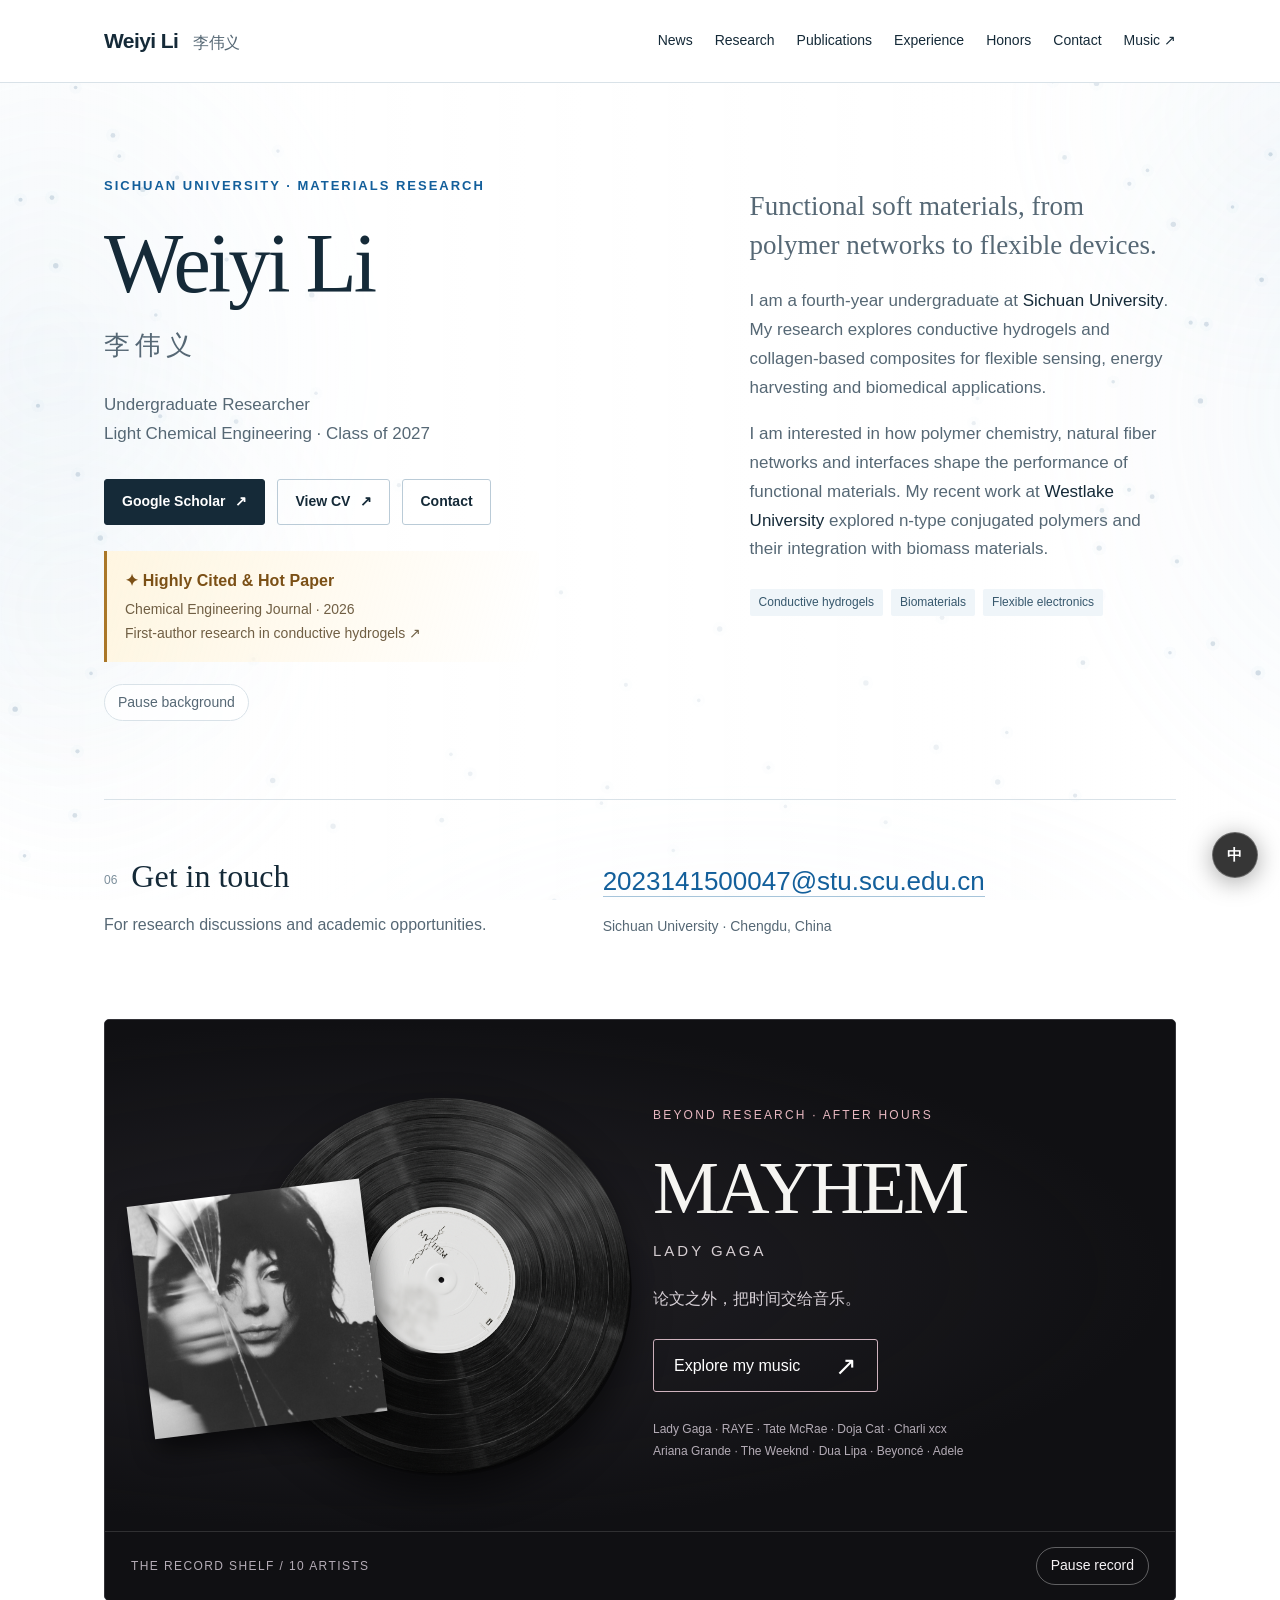
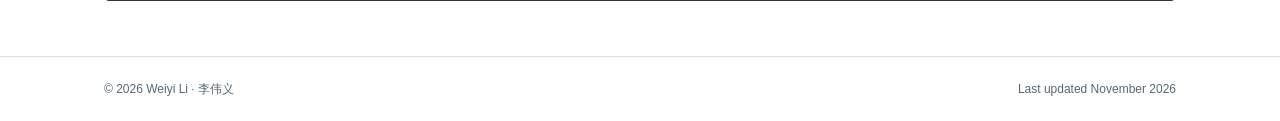
==== commit 87094eb7: "Tab-style navigation; remove certificate images from Honors and News; add Challenge Cup national fir" ====
--- a/index.html
+++ b/index.html
@@ -1,6 +1,6 @@
 <!doctype html>
-<html lang="en"><head><meta charset="utf-8"><meta name="viewport" content="width=device-width,initial-scale=1"><title>Weiyi Li | Materials Research</title><meta name="description" content="Weiyi Li is an undergraduate researcher at Sichuan University working on conductive hydrogels, collagen-based materials and conjugated polymers."><meta name="theme-color" content="#152a38"><link rel="stylesheet" href="style.css"></head><body><div class="academic-ambient" aria-hidden="true"><div class="gel-field"></div><div class="gel-field second"></div><canvas id="polymer-network"></canvas><div class="reading-veil"></div></div><a class="skip" href="#main">Skip to content</a><header class="topbar"><div class="wrap"><a class="wordmark" href="#">Weiyi Li <span>李伟义</span></a><nav aria-label="Main navigation"><a href="#news">News</a><a href="#research">Research</a><a href="#publications">Publications</a><a href="#experience">Experience</a><a href="#honors">Honors</a><a href="#contact">Contact</a><a href="music/index.html">Music ↗</a></nav></div></header><main id="main" class="wrap"><div class="hero"><div><p class="eyebrow">Sichuan University · Materials Research</p><h1>Weiyi Li<span lang="zh-CN">李伟义</span></h1><p class="role">Undergraduate Researcher<br>Light Chemical Engineering · Class of 2027</p><div class="links"><a class="button primary" href="https://scholar.google.com/citations?user=PTNazwgAAAAJ&amp;hl=en" target="_blank" rel="noopener noreferrer">Google Scholar <span aria-hidden="true">↗</span></a><a class="button" href="cv.pdf" target="_blank" rel="noopener">View CV <span aria-hidden="true">↗</span></a><a class="button" href="#contact">Contact</a></div><a class="hero-recognition" href="#cej-paper"><span class="recognition-title">✦ Highly Cited & Hot Paper</span><span class="recognition-meta">Chemical Engineering Journal · 2026<br>First-author research in conductive hydrogels ↗</span></a><button type="button" id="background-motion" class="background-motion" aria-pressed="true">Pause background</button></div><div class="intro"><p class="lead">Functional soft materials, from polymer networks to flexible devices.</p><p>I am a fourth-year undergraduate at <strong>Sichuan University</strong>. My research explores conductive hydrogels and collagen-based composites for flexible sensing, energy harvesting and biomedical applications.</p><p>I am interested in how polymer chemistry, natural fiber networks and interfaces shape the performance of functional materials. My recent work at <strong>Westlake University</strong> explored n-type conjugated polymers and their integration with biomass materials.</p><div class="keywords"><span>Conductive hydrogels</span><span>Biomaterials</span><span>Flexible electronics</span></div></div></div><section id="news"><div class="section-head"><h2><span class="section-number">01</span>News &amp; milestones</h2><a href="cv.pdf" target="_blank" rel="noopener">View full CV ↗</a></div><p class="news-intro">Research, publications, experiences and a few milestones along the way.</p><ul class="news-list"><li class="news-item news-highlight"><div class="news-date">2026</div><div class="news-body"><span class="news-category">National award</span><h3><a href="#honors">First Prize · 15th Challenge Cup China College Students' Entrepreneurship Plan Competition ↗</a></h3><p>As a core member of the project "Smile Beyond Borders — Addressing Noma in Extreme Poverty Regions" (笑绽非凡——让"坏疽性口炎"不再困扰非洲极端贫困国家), led by West China School of Stomatology, Sichuan University, received the National First Prize at the 15th Challenge Cup China College Students' Entrepreneurship Plan Competition.</p><figure class="project-certificate"><a class="image-zoom" href="assets/challenge-cup-national.png" data-image="assets/challenge-cup-national.png" data-caption="National First Prize · 15th Challenge Cup China College Students' Entrepreneurship Plan Competition · West China School of Stomatology" aria-label="Enlarge: National First Prize · 15th Challenge Cup"><img src="assets/challenge-cup-national.png" alt="National First Prize · 15th Challenge Cup China College Students' Entrepreneurship Plan Competition" loading="lazy" decoding="async"><span class="zoom-mark" aria-hidden="true">＋</span></a><figcaption>National First Prize · Select to enlarge</figcaption></figure></div></li><li class="news-item"><div class="news-date">October 2026</div><div class="news-body"><span class="news-category">Provincial award</span><h3><a href="#honors">Third Prize · 6th Sichuan Provincial College Student Materials Design Competition ↗</a></h3><p>Project "Percutaneous Bone-Collagen Pulse — Design, Fabrication and Self-Powered Multimodal Sensing of Collagen Fiber Network-Reinforced Deep Eutectic Solvent Conductive Hydrogel" (皮骨胶脉——胶原纤维网络增强低共熔溶剂导电水凝胶的设计制备与自供电多模态传感应用) received Third Prize at the 6th Sichuan Provincial College Student Materials Design Competition, under the supervision of Prof. Haibin Gu.</p><figure class="project-certificate"><a class="image-zoom" href="assets/material-design-third.jpg" data-image="assets/material-design-third.jpg" data-caption="Third Prize · 6th Sichuan Provincial College Student Materials Design Competition · October 2026" aria-label="Enlarge: Third Prize · Sichuan Provincial Materials Design Competition"><img src="assets/material-design-third.jpg" alt="Third Prize · 6th Sichuan Provincial College Student Materials Design Competition" loading="lazy" decoding="async"><span class="zoom-mark" aria-hidden="true">＋</span></a><figcaption>Provincial Third Prize · Select to enlarge</figcaption></figure></div></li><li class="news-item news-highlight"><div class="news-date">2026</div><div class="news-body"><span class="news-category">Research recognition</span><h3><a href="#cej-paper">First-author CEJ paper recognized as a Highly Cited & Hot Paper ↗</a></h3><p>Our work combines a collagen fiber network with a PDES-based conductive hydrogel for self-adhesion, anti-freezing performance, multimodal sensing and triboelectric energy harvesting.</p><p class="news-period">Research period: January 2025 – January 2026</p></div></li><li class="news-item"><div class="news-date">2026</div><div class="news-body"><span class="news-category">Honors</span><h3><a href="#honors">Dawei Scholarship · 达威奖学金 ↗</a></h3><p>Received Sichuan University's Dawei Scholarship (¥8,000), awarded to two students in the grade.</p></div></li><li class="news-item"><div class="news-date">2026</div><div class="news-body"><span class="news-category">Honors</span><h3><a href="#honors">Shujinfeng Scholarship · 蜀锦峰奖学金 ↗</a></h3><p>Received Sichuan University's Shujinfeng Scholarship (¥10,000 plus a ¥4,000 meal &amp; accommodation subsidy).</p></div></li><li class="news-item"><div class="news-date">2026</div><div class="news-body"><span class="news-category">Honors</span><h3><a href="#honors">Nominated for the Baosteel Scholarship · 宝钢奖学金提名 ↗</a></h3><p>Nominated by the college — one nominee per college — to compete university-wide for the Baosteel Scholarship (¥10,000).</p></div></li><li class="news-item"><div class="news-date">July – August 2026</div><div class="news-body"><span class="news-category">Summer research</span><h3><a href="#experience">Completed the Westlake University summer research internship ↗</a></h3><p>Studied n-type PBFDO synthesis through oxidative polymerization and reduction doping, explored its integration with biomass materials, and gained introductory experience in MXene synthesis.</p><p class="news-period">Internship: July 13 – August 14, 2026</p></div></li><li class="news-item"><div class="news-date">2026</div><div class="news-body"><span class="news-category">Publication</span><h3><a href="https://doi.org/10.1039/D6TB00545D" target="_blank" rel="noopener noreferrer">Collagen-network conductive hydrogels in Journal of Materials Chemistry B ↗</a></h3><p>Co-authored research on robust, multifunctional skin-collagen-reinforced conductive hydrogels for multimodal sensing and triboelectric nanogenerators.</p></div></li><li class="news-item"><div class="news-date">July 2026</div><div class="news-body"><span class="news-category">Award</span><h3><a href="#honors">Second Prize · SCU Intellectual Property Challenge ↗</a></h3><p>Received Second Prize in the sixth Sichuan University Intellectual Property Challenge, part of the university’s 2025–2026 Challenge Cup extracurricular academic and technological activities.</p></div></li><li class="news-item"><div class="news-date">2026</div><div class="news-body"><span class="news-category">Publication</span><h3><a href="https://doi.org/10.1016/j.apmt.2025.103052" target="_blank" rel="noopener noreferrer">Transparent sheepskin-derived materials in Applied Materials Today ↗</a></h3><p>Investigated transparent collagen-based materials using a zirconium-tanned fiber framework and in situ acrylate polymerization, with fluorescent carbon dots for light conversion.</p><p class="news-period">Research period: November 2023 – June 2025</p></div></li><li class="news-item"><div class="news-date">June 2025 – January 2026</div><div class="news-body"><span class="news-category">Research project</span><h3>Strong, transparent PAIAH conductive hydrogels</h3><p>Developed polyacrylamide/poly(itaconic acid) hydrogels reinforced by a tanned collagen fiber network for flexible sensing and triboelectric nanogenerators.</p><p><strong>Colloids and Surfaces A · Major revision in progress · Second author</strong></p></div></li><li class="news-item"><div class="news-date">January 2025 – January 2026</div><div class="news-body"><span class="news-category">Research project</span><h3>Gelatin-based conductive hydrogels for diabetic wound healing</h3><p>Explored dynamic imine and boronic ester networks, glucose- and pH-responsive drug release, and the regulation of NF-κB and PI3K/Akt/mTOR pathways for chronic wound repair.</p><p><strong>Manuscript under submission</strong></p></div></li><li class="news-item"><div class="news-date">December 2025</div><div class="news-body"><span class="news-category">Student innovation project · Completed</span><h3>Lipoic acid microgels for osteoarthritis</h3><p class="project-original-title" lang="zh-CN">硫辛酸微凝胶的构筑及其在骨关节炎治疗中的应用研究</p><p>Explored injectable microgels designed for local retention, lubrication and degradation-controlled lipoic acid release to address inflammation and reactive oxygen species.</p><p class="project-programme">2025 college-level Student Innovation Training Programme · College of Biomedical Engineering, Sichuan University</p><p class="project-status">Project member · Completed with a Pass · December 2025</p><p class="news-period">Research period: September 2024 – September 2025</p><figure class="project-certificate"><a class="image-zoom" href="assets/lipoic-microgels-completion.jpg" data-image="assets/lipoic-microgels-completion.jpg" data-caption="SCU college-level innovation project · Lipoic acid microgels for osteoarthritis · Project member · Completed December 2025" aria-label="Enlarge: SCU college-level innovation project · Lipoic acid microgels for osteoarthritis · Project member · Completed December 2025"><img src="assets/lipoic-microgels-completion.jpg" alt="SCU college-level innovation project · Lipoic acid microgels for osteoarthritis · Project member · Completed December 2025" loading="lazy" decoding="async" width="1418" height="1016"><span class="zoom-mark" aria-hidden="true">＋</span></a><figcaption>Completion certificate · Select to enlarge</figcaption></figure></div></li><li class="news-item"><div class="news-date">December 2025</div><div class="news-body"><span class="news-category">Student innovation project · Completed</span><h3>Injectable collagen hydrogels for wound sensing and repair</h3><p class="project-original-title" lang="zh-CN">具有创面pH智能检测功能的抗菌抗氧化活性可注射胶原基水凝胶的研究</p><p>Investigated tea-derived carbon dots and a dialdehyde-chitosan/collagen network for pH-responsive fluorescence, antibacterial and antioxidant functions, and wound repair.</p><p class="project-programme">2025 university-level Student Innovation Training Programme · Sichuan University</p><p class="project-status">Project leader · Completed with a Pass · December 2025</p><p class="news-period">Research period: September 2024 – September 2025</p><figure class="project-certificate"><a class="image-zoom rotated-counterclockwise" href="assets/collagen-hydrogel-completion.jpg" data-image="assets/collagen-hydrogel-completion.jpg" data-caption="SCU university-level innovation project · Injectable collagen hydrogel for wound pH sensing · Project leader · Completed December 2025" aria-label="Enlarge: SCU university-level innovation project · Injectable collagen hydrogel for wound pH sensing · Project leader · Completed December 2025" data-rotation="-90"><img src="assets/collagen-hydrogel-completion.jpg" alt="SCU university-level innovation project · Injectable collagen hydrogel for wound pH sensing · Project leader · Completed December 2025" loading="lazy" decoding="async" width="1279" height="1724"><span class="zoom-mark" aria-hidden="true">＋</span></a><figcaption>Completion certificate · Select to enlarge</figcaption></figure></div></li><li class="news-item"><div class="news-date">October 2025</div><div class="news-body"><span class="news-category">Honors</span><h3><a href="#honors">Outstanding Student &amp; Third-Class Scholarship ↗</a></h3><p>Received Sichuan University’s Outstanding Student recognition and comprehensive Third-Class Scholarship for the 2024–2025 academic year.</p></div></li><li class="news-item"><div class="news-date">December 2024 – September 2025</div><div class="news-body"><span class="news-category">CAS research project · Completed</span><h3>Amidoxime-functionalized carbon black for seawater uranium extraction</h3><p class="project-original-title" lang="zh-CN">海水提铀材料的研究</p><p>Investigated plasma-assisted grafting of amidoxime groups onto carbon black, uranium binding through nitrogen and oxygen coordination, and the material’s adsorption performance and reusability.</p><p class="project-programme">Science and Technology Innovation Programme (科创计划) · Hefei Institutes of Physical Science, Chinese Academy of Sciences</p><p class="project-status">Completed and passed expert assessment · September 19, 2025</p><figure class="project-certificate"><a class="image-zoom" href="assets/cas-uranium-completion.png" data-image="assets/cas-uranium-completion.png" data-caption="CAS Hefei Institutes of Physical Science · Seawater uranium extraction project · Completed September 19, 2025" aria-label="Enlarge: CAS Hefei Institutes of Physical Science · Seawater uranium extraction project · Completed September 19, 2025"><img src="assets/cas-uranium-completion.png" alt="CAS Hefei Institutes of Physical Science · Seawater uranium extraction project · Completed September 19, 2025" loading="lazy" decoding="async" width="730" height="971"><span class="zoom-mark" aria-hidden="true">＋</span></a><figcaption>Completion certificate · Select to enlarge</figcaption></figure></div></li><li class="news-item"><div class="news-date">October 2024 – September 2025</div><div class="news-body"><span class="news-category">Research project · Award</span><h3><a href="#honors">Human-derived extracellular matrix for oral cancer postoperative repair ↗</a></h3><p>Contributed literature research, technical-route development involving microneedles, and visual communication. The team received a Silver Award in the Sichuan University round of the China International College Students’ Innovation Competition in August 2025.</p></div></li><li class="news-item"><div class="news-date">August 2024 – February 2025</div><div class="news-body"><span class="news-category">Practical experience</span><h3>Hangzhou Gandashi Education Technology Co., Ltd.</h3><p>Provided study-method guidance to high-school students, developed individual daily study plans, and communicated progress with students and parents.</p></div></li><li class="news-item"><div class="news-date">May 2024</div><div class="news-body"><span class="news-category">Award</span><h3>Outstanding Team Leader in a school practical activity</h3><p>Recognized for team leadership in a Sichuan University practical activity.</p></div></li><li class="news-item"><div class="news-date">September 2023</div><div class="news-body"><span class="news-category">Education</span><h3>Began undergraduate studies at Sichuan University</h3><p>Studying Light Chemical Engineering, with coursework in polymer chemistry, physical chemistry, chemical engineering and biomaterials.</p><p class="news-period">September 2023 – June 2027 (expected)</p></div></li></ul></section><section id="research"><div class="section-head"><h2><span class="section-number">02</span>Research interests</h2></div><div class="research-grid"><article class="research"><span class="kicker">Soft electronics</span><h3>Conductive hydrogels<br>&amp; flexible sensing</h3><p>Combining collagen fiber networks with conductive polymer systems to study mechanical performance, environmental stability, multimodal sensing and triboelectric energy harvesting.</p></article><article class="research"><span class="kicker">Biofunctional materials</span><h3>Dynamic networks<br>&amp; tissue repair</h3><p>Exploring gelatin- and collagen-based hydrogels, dynamic covalent crosslinking and responsive material systems for wound healing and biomedical applications.</p></article><article class="research"><span class="kicker">Polymer composites</span><h3>Conjugated polymers<br>&amp; biomass interfaces</h3><p>Investigating n-type PBFDO synthesis and its integration with collagen-based substrates, with an interest in processing, interfaces and electrical transport.</p></article></div></section><section id="publications"><div class="section-head"><h2><span class="section-number">03</span>Selected publications</h2><a href="https://scholar.google.com/citations?user=PTNazwgAAAAJ&amp;hl=en" target="_blank" rel="noopener noreferrer">All publications on Scholar ↗</a></div><article class="pub with-figure highly-cited" id="cej-paper"><div class="pub-year">2026</div><figure class="paper-figure"><a class="image-zoom " href="assets/dpamg-network.png" data-image="assets/dpamg-network.png" data-caption="Preparation and network design of DPAMG." aria-label="Enlarge: Preparation and network design of DPAMG."><img src="assets/dpamg-network.png" alt="Preparation and network design of DPAMG." loading="lazy" decoding="async" width="1022" height="717"><span class="zoom-mark" aria-hidden="true">＋</span></a><figcaption>Chemical Engineering Journal · Fig. 1</figcaption></figure><div><span class="highly-cited-badge">✦ Highly Cited & Hot Paper · 高被引 & 热点论文</span><h3><a href="https://www.sciencedirect.com/science/article/pii/S1385894726006844" target="_blank" rel="noopener noreferrer">Self-adhesive, anti-freezing, multifunctional PDES-based conductive hydrogel strengthened by collagen fiber network for multimodal sensing and triboelectric nanogenerator</a></h3><p><strong>Weiyi Li</strong>, Jianxun Luo, Meijun Chen, Nianhua Dan, Haibin Gu</p><p class="venue">Chemical Engineering Journal · 529, 173225 <span class="tag">First author</span></p><a class="paper-link" href="https://www.sciencedirect.com/science/article/pii/S1385894726006844" target="_blank" rel="noopener noreferrer">Read paper ↗</a></div></article><article class="pub with-figure"><div class="pub-year">2026</div><figure class="paper-figure"><a class="image-zoom " href="assets/hydrogel-overview.png" data-image="assets/hydrogel-overview.png" data-caption="Collagen-network hydrogel for multimodal sensing and triboelectric energy harvesting." aria-label="Enlarge: Collagen-network hydrogel for multimodal sensing and triboelectric energy harvesting."><img src="assets/hydrogel-overview.png" alt="Collagen-network hydrogel for multimodal sensing and triboelectric energy harvesting." loading="lazy" decoding="async" width="1385" height="945"><span class="zoom-mark" aria-hidden="true">＋</span></a><figcaption>Graphical research overview</figcaption></figure><div><h3><a href="https://doi.org/10.1039/D6TB00545D" target="_blank" rel="noopener noreferrer">Highly robust skin collagen fiber network-reinforced multifunctional conductive hydrogel for multimodal sensing and TENG applications</a></h3><p>Fengming Gu, Meijun Chen, <strong>Weiyi Li</strong>, Haibin Gu</p><p class="venue">Journal of Materials Chemistry B</p><a class="paper-link" href="https://doi.org/10.1039/D6TB00545D" target="_blank" rel="noopener noreferrer">Read paper ↗</a></div></article><article class="pub with-figure"><div class="pub-year">2026</div><figure class="paper-figure"><a class="image-zoom " href="assets/light-conversion.png" data-image="assets/light-conversion.png" data-caption="Fluorescent transparent collagen-based materials." aria-label="Enlarge: Fluorescent transparent collagen-based materials."><img src="assets/light-conversion.png" alt="Fluorescent transparent collagen-based materials." loading="lazy" decoding="async" width="1388" height="932"><span class="zoom-mark" aria-hidden="true">＋</span></a><figcaption>Applied Materials Today · Fig. 7</figcaption></figure><div><h3><a href="https://www.sciencedirect.com/science/article/abs/pii/S235294072500469X" target="_blank" rel="noopener noreferrer">Transparent materials derived from sheepskin for light conversion application</a></h3><p>Xin Shi, Xin Wang, <strong>Weiyi Li</strong>, Meijun Chen, Nianhua Dan, Haibin Gu</p><p class="venue">Applied Materials Today · 48, 103052</p><a class="paper-link" href="https://doi.org/10.1016/j.apmt.2025.103052" target="_blank" rel="noopener noreferrer">Read paper ↗</a></div></article></section><section id="experience"><div class="section-head"><h2><span class="section-number">04</span>Education &amp; experience</h2></div><article class="experience-row"><div class="date">2023 — 2027 (expected)</div><div><h3>Sichuan University</h3><p class="position">B.Eng. in Light Chemical Engineering · Chengdu, China</p><p>Research in conductive hydrogels, collagen-based functional materials and flexible devices. Coursework includes polymer chemistry, physical chemistry, chemical engineering and biomaterials.</p></div></article><article class="experience-row with-certificate"><div class="date">13 Jul — 14 Aug 2026</div><div><h3>Westlake University</h3><p class="position">Summer Research Programme · Hangzhou, China</p><p>Studied n-type conjugated polymer PBFDO synthesis through oxidative polymerization and reduction doping, and explored applications combining PBFDO with biomass materials.</p></div><figure class="internship-photo"><a class="image-zoom " href="assets/westlake-certificate.jpg" data-image="assets/westlake-certificate.jpg" data-caption="Westlake University summer research internship certificate, July 13–August 14, 2026." aria-label="Enlarge: Westlake University summer research internship certificate, July 13–August 14, 2026."><img src="assets/westlake-certificate.jpg" alt="Westlake University summer research internship certificate, July 13–August 14, 2026." loading="lazy" decoding="async" width="1279" height="1706"><span class="zoom-mark" aria-hidden="true">＋</span></a><figcaption>Summer research · 2026</figcaption></figure></article><article class="experience-row"><div class="date">2024 — 2025</div><div><h3>Research projects &amp; recognition</h3><p class="position">Sichuan University</p><p>Additional project experience in seawater uranium extraction and lipoic acid microgels. Recipient of the university's Third-Class Scholarship and Outstanding Student recognition for 2024–2025.</p></div></article></section><section id="honors"><div class="section-head"><h2><span class="section-number">05</span>Honors &amp; awards</h2><span class="section-note">Select a certificate to view</span></div><div class="honors-grid"><figure class="award"><a class="image-zoom" href="assets/challenge-cup-national.png" data-image="assets/challenge-cup-national.png" data-caption="National First Prize · 15th Challenge Cup China College Students' Entrepreneurship Plan Competition" aria-label="Enlarge: National First Prize · 15th Challenge Cup"><img src="assets/challenge-cup-national.png" alt="National First Prize · 15th Challenge Cup China College Students' Entrepreneurship Plan Competition" loading="lazy" decoding="async"><span class="zoom-mark" aria-hidden="true">＋</span></a><figcaption><span class="award-date">2026</span><h3>National First Prize</h3><p>15th Challenge Cup · China College Students' Entrepreneurship Plan Competition</p></figcaption></figure><figure class="award"><a class="image-zoom" href="assets/material-design-third.jpg" data-image="assets/material-design-third.jpg" data-caption="Third Prize · 6th Sichuan Provincial College Student Materials Design Competition" aria-label="Enlarge: Third Prize · Sichuan Provincial Materials Design Competition"><img src="assets/material-design-third.jpg" alt="Third Prize · 6th Sichuan Provincial College Student Materials Design Competition" loading="lazy" decoding="async"><span class="zoom-mark" aria-hidden="true">＋</span></a><figcaption><span class="award-date">2026</span><h3>Third Prize</h3><p>6th Sichuan Provincial College Student Materials Design Competition</p></figcaption></figure><figure class="award"><figcaption><span class="award-date">2025–2026</span><h3>Dawei Scholarship <span lang="zh-CN">达威奖学金</span></h3><p>Sichuan University · ¥8,000 · One of two recipients in the grade</p></figcaption></figure><figure class="award"><figcaption><span class="award-date">2025–2026</span><h3>Shujinfeng Scholarship <span lang="zh-CN">蜀锦峰奖学金</span></h3><p>Sichuan University · ¥10,000 + ¥4,000 meal &amp; accommodation subsidy</p></figcaption></figure><figure class="award"><a class="image-zoom " href="assets/baosteel-nomination.png" data-image="assets/baosteel-nomination.png" data-caption="Baosteel Scholarship nominee · College of Biomass Science and Engineering public recommendation list, Sichuan University · September 21, 2026" aria-label="Enlarge: Baosteel Scholarship nominee public recommendation list, College of Biomass Science and Engineering, September 21, 2026"><img src="assets/baosteel-nomination.png" alt="Baosteel Scholarship nominee · College of Biomass Science and Engineering public recommendation list, Sichuan University · September 21, 2026" loading="lazy" decoding="async" width="1334" height="1258"><span class="zoom-mark" aria-hidden="true">＋</span></a><figcaption><span class="award-date">2026</span><h3>Baosteel Scholarship Nominee <span lang="zh-CN">宝钢奖学金提名</span></h3><p>Nominated by the college — one nominee per college — to compete university-wide among undergraduates and postgraduates · ¥10,000</p></figcaption></figure><figure class="award"><a class="image-zoom rotated" href="assets/challenge-cup.jpg" data-image="assets/challenge-cup.jpg" data-caption="Second Prize · SCU Intellectual Property Challenge" aria-label="Enlarge: Second Prize · SCU Intellectual Property Challenge"><img src="assets/challenge-cup.jpg" alt="Second Prize · SCU Intellectual Property Challenge" loading="lazy" decoding="async" width="1080" height="1919"><span class="zoom-mark" aria-hidden="true">＋</span></a><figcaption><span class="award-date">2026</span><h3>Second Prize</h3><p>SCU Intellectual Property Challenge</p></figcaption></figure><figure class="award"><a class="image-zoom " href="assets/innovation-silver.jpg" data-image="assets/innovation-silver.jpg" data-caption="Silver Award · China International College Students’ Innovation Competition · SCU round" aria-label="Enlarge: Silver Award · China International College Students’ Innovation Competition · SCU round"><img src="assets/innovation-silver.jpg" alt="Silver Award · China International College Students’ Innovation Competition · SCU round" loading="lazy" decoding="async" width="1706" height="1279"><span class="zoom-mark" aria-hidden="true">＋</span></a><figcaption><span class="award-date">2025</span><h3>Silver Award</h3><p>China International College Students’ Innovation Competition · SCU round</p></figcaption></figure><figure class="award"><a class="image-zoom " href="assets/outstanding-student.jpg" data-image="assets/outstanding-student.jpg" data-caption="Outstanding Student · Sichuan University" aria-label="Enlarge: Outstanding Student · Sichuan University"><img src="assets/outstanding-student.jpg" alt="Outstanding Student · Sichuan University" loading="lazy" decoding="async" width="1706" height="1279"><span class="zoom-mark" aria-hidden="true">＋</span></a><figcaption><span class="award-date">2024–2025</span><h3>Outstanding Student</h3><p>Sichuan University</p></figcaption></figure><figure class="award"><a class="image-zoom " href="assets/scholarship.jpg" data-image="assets/scholarship.jpg" data-caption="Third-Class Scholarship · Sichuan University · Comprehensive Scholarship" aria-label="Enlarge: Third-Class Scholarship · Sichuan University · Comprehensive Scholarship"><img src="assets/scholarship.jpg" alt="Third-Class Scholarship · Sichuan University · Comprehensive Scholarship" loading="lazy" decoding="async" width="1706" height="1279"><span class="zoom-mark" aria-hidden="true">＋</span></a><figcaption><span class="award-date">2024–2025</span><h3>Third-Class Scholarship</h3><p>Sichuan University · Comprehensive Scholarship</p></figcaption></figure></div></section><section class="contact" id="contact"><div><h2><span class="section-number">06</span>Get in touch</h2><p>For research discussions and academic opportunities.</p></div><div class="contact-right"><a class="email" href="mailto:2023141500047@stu.scu.edu.cn">2023141500047@stu.scu.edu.cn</a><p>Sichuan University · Chengdu, China</p></div></section><div class="music-invitation">
+<html lang="en"><head><meta charset="utf-8"><meta name="viewport" content="width=device-width,initial-scale=1"><title>Weiyi Li | Materials Research</title><meta name="description" content="Weiyi Li is an undergraduate researcher at Sichuan University working on conductive hydrogels, collagen-based materials and conjugated polymers."><meta name="theme-color" content="#152a38"><link rel="stylesheet" href="style.css"></head><body data-view="home"><div class="academic-ambient" aria-hidden="true"><div class="gel-field"></div><div class="gel-field second"></div><canvas id="polymer-network"></canvas><div class="reading-veil"></div></div><a class="skip" href="#main">Skip to content</a><header class="topbar"><div class="wrap"><a class="wordmark" href="#">Weiyi Li <span>李伟义</span></a><nav aria-label="Main navigation"><a href="#news" data-view="news">News</a><a href="#research" data-view="research">Research</a><a href="#publications" data-view="publications">Publications</a><a href="#experience" data-view="experience">Experience</a><a href="#honors" data-view="honors">Honors</a><a href="#contact" data-view="contact">Contact</a><a href="music/index.html">Music ↗</a></nav></div></header><main id="main" class="wrap"><div class="hero"><div><p class="eyebrow">Sichuan University · Materials Research</p><h1>Weiyi Li<span lang="zh-CN">李伟义</span></h1><p class="role">Undergraduate Researcher<br>Light Chemical Engineering · Class of 2027</p><div class="links"><a class="button primary" href="https://scholar.google.com/citations?user=PTNazwgAAAAJ&amp;hl=en" target="_blank" rel="noopener noreferrer">Google Scholar <span aria-hidden="true">↗</span></a><a class="button" href="cv.pdf" target="_blank" rel="noopener">View CV <span aria-hidden="true">↗</span></a><a class="button" href="#contact">Contact</a></div><a class="hero-recognition" href="#cej-paper" data-view="publications"><span class="recognition-title">✦ Highly Cited & Hot Paper</span><span class="recognition-meta">Chemical Engineering Journal · 2026<br>First-author research in conductive hydrogels ↗</span></a><button type="button" id="background-motion" class="background-motion" aria-pressed="true">Pause background</button></div><div class="intro"><p class="lead">Functional soft materials, from polymer networks to flexible devices.</p><p>I am a fourth-year undergraduate at <strong>Sichuan University</strong>. My research explores conductive hydrogels and collagen-based composites for flexible sensing, energy harvesting and biomedical applications.</p><p>I am interested in how polymer chemistry, natural fiber networks and interfaces shape the performance of functional materials. My recent work at <strong>Westlake University</strong> explored n-type conjugated polymers and their integration with biomass materials.</p><div class="keywords"><span>Conductive hydrogels</span><span>Biomaterials</span><span>Flexible electronics</span></div></div></div><section id="news"><div class="section-head"><h2><span class="section-number">01</span>News &amp; milestones</h2><a href="cv.pdf" target="_blank" rel="noopener">View full CV ↗</a></div><p class="news-intro">Research, publications, experiences and a few milestones along the way.</p><ul class="news-list"><li class="news-item news-highlight"><div class="news-date">2026</div><div class="news-body"><span class="news-category">National award</span><h3><a href="#honors">First Prize · 15th Challenge Cup China College Students' Entrepreneurship Plan Competition ↗</a></h3><p>As a core member of the project "Smile Beyond Borders — Addressing Noma in Extreme Poverty Regions" (笑绽非凡——让"坏疽性口炎"不再困扰非洲极端贫困国家), led by West China School of Stomatology, Sichuan University, received the National First Prize at the 15th Challenge Cup China College Students' Entrepreneurship Plan Competition.</p></div></li><li class="news-item"><div class="news-date">October 2026</div><div class="news-body"><span class="news-category">Provincial award</span><h3><a href="#honors">Third Prize · 6th Sichuan Provincial College Student Materials Design Competition ↗</a></h3><p>Project "Percutaneous Bone-Collagen Pulse — Design, Fabrication and Self-Powered Multimodal Sensing of Collagen Fiber Network-Reinforced Deep Eutectic Solvent Conductive Hydrogel" (皮骨胶脉——胶原纤维网络增强低共熔溶剂导电水凝胶的设计制备与自供电多模态传感应用) received Third Prize at the 6th Sichuan Provincial College Student Materials Design Competition, under the supervision of Prof. Haibin Gu.</p></div></li><li class="news-item news-highlight"><div class="news-date">2026</div><div class="news-body"><span class="news-category">Research recognition</span><h3><a href="#cej-paper">First-author CEJ paper recognized as a Highly Cited & Hot Paper ↗</a></h3><p>Our work combines a collagen fiber network with a PDES-based conductive hydrogel for self-adhesion, anti-freezing performance, multimodal sensing and triboelectric energy harvesting.</p><p class="news-period">Research period: January 2025 – January 2026</p></div></li><li class="news-item"><div class="news-date">2026</div><div class="news-body"><span class="news-category">Honors</span><h3><a href="#honors">Dawei Scholarship · 达威奖学金 ↗</a></h3><p>Received Sichuan University's Dawei Scholarship (¥8,000), awarded to two students in the grade.</p></div></li><li class="news-item"><div class="news-date">2026</div><div class="news-body"><span class="news-category">Honors</span><h3><a href="#honors">Shujinfeng Scholarship · 蜀锦峰奖学金 ↗</a></h3><p>Received Sichuan University's Shujinfeng Scholarship (¥10,000 plus a ¥4,000 meal &amp; accommodation subsidy).</p></div></li><li class="news-item"><div class="news-date">2026</div><div class="news-body"><span class="news-category">Honors</span><h3><a href="#honors">Nominated for the Baosteel Scholarship · 宝钢奖学金提名 ↗</a></h3><p>Nominated by the college — one nominee per college — to compete university-wide for the Baosteel Scholarship (¥10,000).</p></div></li><li class="news-item"><div class="news-date">July – August 2026</div><div class="news-body"><span class="news-category">Summer research</span><h3><a href="#experience">Completed the Westlake University summer research internship ↗</a></h3><p>Studied n-type PBFDO synthesis through oxidative polymerization and reduction doping, explored its integration with biomass materials, and gained introductory experience in MXene synthesis.</p><p class="news-period">Internship: July 13 – August 14, 2026</p></div></li><li class="news-item"><div class="news-date">2026</div><div class="news-body"><span class="news-category">Publication</span><h3><a href="https://doi.org/10.1039/D6TB00545D" target="_blank" rel="noopener noreferrer">Collagen-network conductive hydrogels in Journal of Materials Chemistry B ↗</a></h3><p>Co-authored research on robust, multifunctional skin-collagen-reinforced conductive hydrogels for multimodal sensing and triboelectric nanogenerators.</p></div></li><li class="news-item"><div class="news-date">July 2026</div><div class="news-body"><span class="news-category">Award</span><h3><a href="#honors">Second Prize · SCU Intellectual Property Challenge ↗</a></h3><p>Received Second Prize in the sixth Sichuan University Intellectual Property Challenge, part of the university’s 2025–2026 Challenge Cup extracurricular academic and technological activities.</p></div></li><li class="news-item"><div class="news-date">2026</div><div class="news-body"><span class="news-category">Publication</span><h3><a href="https://doi.org/10.1016/j.apmt.2025.103052" target="_blank" rel="noopener noreferrer">Transparent sheepskin-derived materials in Applied Materials Today ↗</a></h3><p>Investigated transparent collagen-based materials using a zirconium-tanned fiber framework and in situ acrylate polymerization, with fluorescent carbon dots for light conversion.</p><p class="news-period">Research period: November 2023 – June 2025</p></div></li><li class="news-item"><div class="news-date">June 2025 – January 2026</div><div class="news-body"><span class="news-category">Research project</span><h3>Strong, transparent PAIAH conductive hydrogels</h3><p>Developed polyacrylamide/poly(itaconic acid) hydrogels reinforced by a tanned collagen fiber network for flexible sensing and triboelectric nanogenerators.</p><p><strong>Colloids and Surfaces A · Major revision in progress · Second author</strong></p></div></li><li class="news-item"><div class="news-date">January 2025 – January 2026</div><div class="news-body"><span class="news-category">Research project</span><h3>Gelatin-based conductive hydrogels for diabetic wound healing</h3><p>Explored dynamic imine and boronic ester networks, glucose- and pH-responsive drug release, and the regulation of NF-κB and PI3K/Akt/mTOR pathways for chronic wound repair.</p><p><strong>Manuscript under submission</strong></p></div></li><li class="news-item"><div class="news-date">December 2025</div><div class="news-body"><span class="news-category">Student innovation project · Completed</span><h3>Lipoic acid microgels for osteoarthritis</h3><p class="project-original-title" lang="zh-CN">硫辛酸微凝胶的构筑及其在骨关节炎治疗中的应用研究</p><p>Explored injectable microgels designed for local retention, lubrication and degradation-controlled lipoic acid release to address inflammation and reactive oxygen species.</p><p class="project-programme">2025 college-level Student Innovation Training Programme · College of Biomedical Engineering, Sichuan University</p><p class="project-status">Project member · Completed with a Pass · December 2025</p><p class="news-period">Research period: September 2024 – September 2025</p></div></li><li class="news-item"><div class="news-date">December 2025</div><div class="news-body"><span class="news-category">Student innovation project · Completed</span><h3>Injectable collagen hydrogels for wound sensing and repair</h3><p class="project-original-title" lang="zh-CN">具有创面pH智能检测功能的抗菌抗氧化活性可注射胶原基水凝胶的研究</p><p>Investigated tea-derived carbon dots and a dialdehyde-chitosan/collagen network for pH-responsive fluorescence, antibacterial and antioxidant functions, and wound repair.</p><p class="project-programme">2025 university-level Student Innovation Training Programme · Sichuan University</p><p class="project-status">Project leader · Completed with a Pass · December 2025</p><p class="news-period">Research period: September 2024 – September 2025</p></div></li><li class="news-item"><div class="news-date">October 2025</div><div class="news-body"><span class="news-category">Honors</span><h3><a href="#honors">Outstanding Student &amp; Third-Class Scholarship ↗</a></h3><p>Received Sichuan University’s Outstanding Student recognition and comprehensive Third-Class Scholarship for the 2024–2025 academic year.</p></div></li><li class="news-item"><div class="news-date">December 2024 – September 2025</div><div class="news-body"><span class="news-category">CAS research project · Completed</span><h3>Amidoxime-functionalized carbon black for seawater uranium extraction</h3><p class="project-original-title" lang="zh-CN">海水提铀材料的研究</p><p>Investigated plasma-assisted grafting of amidoxime groups onto carbon black, uranium binding through nitrogen and oxygen coordination, and the material’s adsorption performance and reusability.</p><p class="project-programme">Science and Technology Innovation Programme (科创计划) · Hefei Institutes of Physical Science, Chinese Academy of Sciences</p><p class="project-status">Completed and passed expert assessment · September 19, 2025</p></div></li><li class="news-item"><div class="news-date">October 2024 – September 2025</div><div class="news-body"><span class="news-category">Research project · Award</span><h3><a href="#honors">Human-derived extracellular matrix for oral cancer postoperative repair ↗</a></h3><p>Contributed literature research, technical-route development involving microneedles, and visual communication. The team received a Silver Award in the Sichuan University round of the China International College Students’ Innovation Competition in August 2025.</p></div></li><li class="news-item"><div class="news-date">August 2024 – February 2025</div><div class="news-body"><span class="news-category">Practical experience</span><h3>Hangzhou Gandashi Education Technology Co., Ltd.</h3><p>Provided study-method guidance to high-school students, developed individual daily study plans, and communicated progress with students and parents.</p></div></li><li class="news-item"><div class="news-date">May 2024</div><div class="news-body"><span class="news-category">Award</span><h3>Outstanding Team Leader in a school practical activity</h3><p>Recognized for team leadership in a Sichuan University practical activity.</p></div></li><li class="news-item"><div class="news-date">September 2023</div><div class="news-body"><span class="news-category">Education</span><h3>Began undergraduate studies at Sichuan University</h3><p>Studying Light Chemical Engineering, with coursework in polymer chemistry, physical chemistry, chemical engineering and biomaterials.</p><p class="news-period">September 2023 – June 2027 (expected)</p></div></li></ul></section><section id="research"><div class="section-head"><h2><span class="section-number">02</span>Research interests</h2></div><div class="research-grid"><article class="research"><span class="kicker">Soft electronics</span><h3>Conductive hydrogels<br>&amp; flexible sensing</h3><p>Combining collagen fiber networks with conductive polymer systems to study mechanical performance, environmental stability, multimodal sensing and triboelectric energy harvesting.</p></article><article class="research"><span class="kicker">Biofunctional materials</span><h3>Dynamic networks<br>&amp; tissue repair</h3><p>Exploring gelatin- and collagen-based hydrogels, dynamic covalent crosslinking and responsive material systems for wound healing and biomedical applications.</p></article><article class="research"><span class="kicker">Polymer composites</span><h3>Conjugated polymers<br>&amp; biomass interfaces</h3><p>Investigating n-type PBFDO synthesis and its integration with collagen-based substrates, with an interest in processing, interfaces and electrical transport.</p></article></div></section><section id="publications"><div class="section-head"><h2><span class="section-number">03</span>Selected publications</h2><a href="https://scholar.google.com/citations?user=PTNazwgAAAAJ&amp;hl=en" target="_blank" rel="noopener noreferrer">All publications on Scholar ↗</a></div><article class="pub with-figure highly-cited" id="cej-paper"><div class="pub-year">2026</div><figure class="paper-figure"><a class="image-zoom " href="assets/dpamg-network.png" data-image="assets/dpamg-network.png" data-caption="Preparation and network design of DPAMG." aria-label="Enlarge: Preparation and network design of DPAMG."><img src="assets/dpamg-network.png" alt="Preparation and network design of DPAMG." loading="lazy" decoding="async" width="1022" height="717"><span class="zoom-mark" aria-hidden="true">＋</span></a><figcaption>Chemical Engineering Journal · Fig. 1</figcaption></figure><div><span class="highly-cited-badge">✦ Highly Cited & Hot Paper · 高被引 & 热点论文</span><h3><a href="https://www.sciencedirect.com/science/article/pii/S1385894726006844" target="_blank" rel="noopener noreferrer">Self-adhesive, anti-freezing, multifunctional PDES-based conductive hydrogel strengthened by collagen fiber network for multimodal sensing and triboelectric nanogenerator</a></h3><p><strong>Weiyi Li</strong>, Jianxun Luo, Meijun Chen, Nianhua Dan, Haibin Gu</p><p class="venue">Chemical Engineering Journal · 529, 173225 <span class="tag">First author</span></p><a class="paper-link" href="https://www.sciencedirect.com/science/article/pii/S1385894726006844" target="_blank" rel="noopener noreferrer">Read paper ↗</a></div></article><article class="pub with-figure"><div class="pub-year">2026</div><figure class="paper-figure"><a class="image-zoom " href="assets/hydrogel-overview.png" data-image="assets/hydrogel-overview.png" data-caption="Collagen-network hydrogel for multimodal sensing and triboelectric energy harvesting." aria-label="Enlarge: Collagen-network hydrogel for multimodal sensing and triboelectric energy harvesting."><img src="assets/hydrogel-overview.png" alt="Collagen-network hydrogel for multimodal sensing and triboelectric energy harvesting." loading="lazy" decoding="async" width="1385" height="945"><span class="zoom-mark" aria-hidden="true">＋</span></a><figcaption>Graphical research overview</figcaption></figure><div><h3><a href="https://doi.org/10.1039/D6TB00545D" target="_blank" rel="noopener noreferrer">Highly robust skin collagen fiber network-reinforced multifunctional conductive hydrogel for multimodal sensing and TENG applications</a></h3><p>Fengming Gu, Meijun Chen, <strong>Weiyi Li</strong>, Haibin Gu</p><p class="venue">Journal of Materials Chemistry B</p><a class="paper-link" href="https://doi.org/10.1039/D6TB00545D" target="_blank" rel="noopener noreferrer">Read paper ↗</a></div></article><article class="pub with-figure"><div class="pub-year">2026</div><figure class="paper-figure"><a class="image-zoom " href="assets/light-conversion.png" data-image="assets/light-conversion.png" data-caption="Fluorescent transparent collagen-based materials." aria-label="Enlarge: Fluorescent transparent collagen-based materials."><img src="assets/light-conversion.png" alt="Fluorescent transparent collagen-based materials." loading="lazy" decoding="async" width="1388" height="932"><span class="zoom-mark" aria-hidden="true">＋</span></a><figcaption>Applied Materials Today · Fig. 7</figcaption></figure><div><h3><a href="https://www.sciencedirect.com/science/article/abs/pii/S235294072500469X" target="_blank" rel="noopener noreferrer">Transparent materials derived from sheepskin for light conversion application</a></h3><p>Xin Shi, Xin Wang, <strong>Weiyi Li</strong>, Meijun Chen, Nianhua Dan, Haibin Gu</p><p class="venue">Applied Materials Today · 48, 103052</p><a class="paper-link" href="https://doi.org/10.1016/j.apmt.2025.103052" target="_blank" rel="noopener noreferrer">Read paper ↗</a></div></article></section><section id="experience"><div class="section-head"><h2><span class="section-number">04</span>Education &amp; experience</h2></div><article class="experience-row"><div class="date">2023 — 2027 (expected)</div><div><h3>Sichuan University</h3><p class="position">B.Eng. in Light Chemical Engineering · Chengdu, China</p><p>Research in conductive hydrogels, collagen-based functional materials and flexible devices. Coursework includes polymer chemistry, physical chemistry, chemical engineering and biomaterials.</p></div></article><article class="experience-row with-certificate"><div class="date">13 Jul — 14 Aug 2026</div><div><h3>Westlake University</h3><p class="position">Summer Research Programme · Hangzhou, China</p><p>Studied n-type conjugated polymer PBFDO synthesis through oxidative polymerization and reduction doping, and explored applications combining PBFDO with biomass materials.</p></div><figure class="internship-photo"><a class="image-zoom " href="assets/westlake-certificate.jpg" data-image="assets/westlake-certificate.jpg" data-caption="Westlake University summer research internship certificate, July 13–August 14, 2026." aria-label="Enlarge: Westlake University summer research internship certificate, July 13–August 14, 2026."><img src="assets/westlake-certificate.jpg" alt="Westlake University summer research internship certificate, July 13–August 14, 2026." loading="lazy" decoding="async" width="1279" height="1706"><span class="zoom-mark" aria-hidden="true">＋</span></a><figcaption>Summer research · 2026</figcaption></figure></article><article class="experience-row"><div class="date">2024 — 2025</div><div><h3>Research projects &amp; recognition</h3><p class="position">Sichuan University</p><p>Additional project experience in seawater uranium extraction and lipoic acid microgels. Recipient of the university's Third-Class Scholarship and Outstanding Student recognition for 2024–2025.</p></div></article></section><section id="honors"><div class="section-head"><h2><span class="section-number">05</span>Honors &amp; awards</h2></div><div class="honors-grid"><figure class="award"><figcaption><span class="award-date">2026</span><h3>National First Prize</h3><p>15th Challenge Cup · China College Students’ Entrepreneurship Plan Competition</p></figcaption></figure><figure class="award"><figcaption><span class="award-date">2026</span><h3>Third Prize</h3><p>6th Sichuan Provincial College Student Materials Design Competition</p></figcaption></figure><figure class="award"><figcaption><span class="award-date">2025–2026</span><h3>Dawei Scholarship <span lang="zh-CN">达威奖学金</span></h3><p>Sichuan University · ¥8,000 · One of two recipients in the grade</p></figcaption></figure><figure class="award"><figcaption><span class="award-date">2025–2026</span><h3>Shujinfeng Scholarship <span lang="zh-CN">蜀锦峰奖学金</span></h3><p>Sichuan University · ¥10,000 + ¥4,000 meal &amp; accommodation subsidy</p></figcaption></figure><figure class="award"><figcaption><span class="award-date">2026</span><h3>Baosteel Scholarship Nominee <span lang="zh-CN">宝钢奖学金提名</span></h3><p>Nominated by the college — one nominee per college · ¥10,000</p></figcaption></figure><figure class="award"><figcaption><span class="award-date">2026</span><h3>Second Prize</h3><p>SCU Intellectual Property Challenge</p></figcaption></figure><figure class="award"><figcaption><span class="award-date">2025</span><h3>Silver Award</h3><p>China International College Students’ Innovation Competition · SCU round</p></figcaption></figure><figure class="award"><figcaption><span class="award-date">2024–2025</span><h3>Outstanding Student</h3><p>Sichuan University</p></figcaption></figure><figure class="award"><figcaption><span class="award-date">2024–2025</span><h3>Third-Class Scholarship</h3><p>Sichuan University · Comprehensive Scholarship</p></figcaption></figure></div></section><section class="contact" id="contact"><div><h2><span class="section-number">06</span>Get in touch</h2><p>For research discussions and academic opportunities.</p></div><div class="contact-right"><a class="email" href="mailto:2023141500047@stu.scu.edu.cn">2023141500047@stu.scu.edu.cn</a><p>Sichuan University · Chengdu, China</p></div></section><div class="music-invitation">
 <a id="after-hours-entry" class="after-hours-entry mayhem-entry" href="music/index.html" aria-label="Enter After Hours, my music collection">
 <div class="record-display" aria-hidden="true"><img class="mayhem-sleeve" src="music/assets/1837310866.jpg" alt="" width="600" height="600" loading="lazy"><div class="record-window"><img class="mayhem-vinyl" src="music/assets/mayhem-vinyl.png" alt="" loading="lazy"></div></div>
 <div class="mayhem-copy"><span class="music-eyebrow">BEYOND RESEARCH · AFTER HOURS</span><h2>MAYHEM<span>Lady Gaga</span></h2><p lang="zh-CN">论文之外，把时间交给音乐。</p><span class="music-invitation-link">Explore my music <span aria-hidden="true">↗</span></span><p class="music-lineup">Lady Gaga · RAYE · Tate McRae · Doja Cat · Charli xcx<br>Ariana Grande · The Weeknd · Dua Lipa · Beyoncé · Adele</p></div></a>
-<div class="record-controls"><span>THE RECORD SHELF / 10 ARTISTS</span><button type="button" id="record-motion" aria-pressed="true">Pause record</button></div></div></main><footer><div class="wrap"><span>© 2026 Weiyi Li · 李伟义</span><span>Last updated November 2026</span></div></footer><dialog id="image-viewer" aria-labelledby="image-caption"><button class="close-viewer" aria-label="Close image" autofocus>Close ×</button><div class="viewer-stage"><img id="viewer-image" alt=""></div><p id="image-caption"></p></dialog><script src="gallery.js" defer></script><script src="academic-background.js" defer></script><script src="record-motion.js" defer></script><script src="translate.js" defer></script></body></html>+<div class="record-controls"><span>THE RECORD SHELF / 10 ARTISTS</span><button type="button" id="record-motion" aria-pressed="true">Pause record</button></div></div></main><footer><div class="wrap"><span>© 2026 Weiyi Li · 李伟义</span><span>Last updated November 2026</span></div></footer><dialog id="image-viewer" aria-labelledby="image-caption"><button class="close-viewer" aria-label="Close image" autofocus>Close ×</button><div class="viewer-stage"><img id="viewer-image" alt=""></div><p id="image-caption"></p></dialog><script src="nav-switch.js" defer></script><script src="gallery.js" defer></script><script src="academic-background.js" defer></script><script src="record-motion.js" defer></script><script src="translate.js" defer></script></body></html>
--- a/style.css
+++ b/style.css
@@ -17,3 +17,21 @@
 .artpop-invitation .artpop-vinyl{width:307.2546%;height:450%;left:-104.6942%;top:-240.1667%;object-fit:fill}
 /* The gel field shares the particle animation's 16-second clock. */
 .academic-ambient .gel-field,.academic-ambient .gel-field.second{animation:none;opacity:.45;will-change:transform,opacity}.academic-ambient .gel-field{background:radial-gradient(ellipse 28% 48% at 12% 43%,rgba(142,185,216,.25),transparent 78%),radial-gradient(ellipse 26% 48% at 91% 48%,rgba(145,187,217,.23),transparent 78%),radial-gradient(ellipse 40% 24% at 53% 96%,rgba(171,204,225,.19),transparent 80%)}.academic-ambient .gel-field.second{background:radial-gradient(ellipse 22% 34% at 15% 66%,rgba(170,200,220,.18),transparent 80%),radial-gradient(ellipse 20% 30% at 86% 24%,rgba(161,197,223,.19),transparent 80%)}@media(prefers-reduced-motion:reduce){.academic-ambient .gel-field{will-change:auto}}
+
+/* View switching: tab-style navigation */
+.hero, main > section, main > .music-invitation { display: none; }
+body[data-view="home"] .hero { display: grid; }
+body[data-view="home"] .music-invitation { display: block; }
+body[data-view="news"] #news { display: block; }
+body[data-view="research"] #research { display: block; }
+body[data-view="publications"] #publications { display: block; }
+body[data-view="experience"] #experience { display: block; }
+body[data-view="honors"] #honors { display: block; }
+body[data-view="contact"] .contact { display: grid; }
+nav a.active { color: var(--blue); box-shadow: 0 2px var(--blue); }
+.wordmark { cursor: pointer; }
+
+/* Text-only award cards (no certificate images) */
+.award { border: 1px solid var(--line); border-radius: 4px; padding: 20px 22px; background: #fff; }
+.award figcaption { margin-top: 0; }
+.award .image-zoom { display: none; }
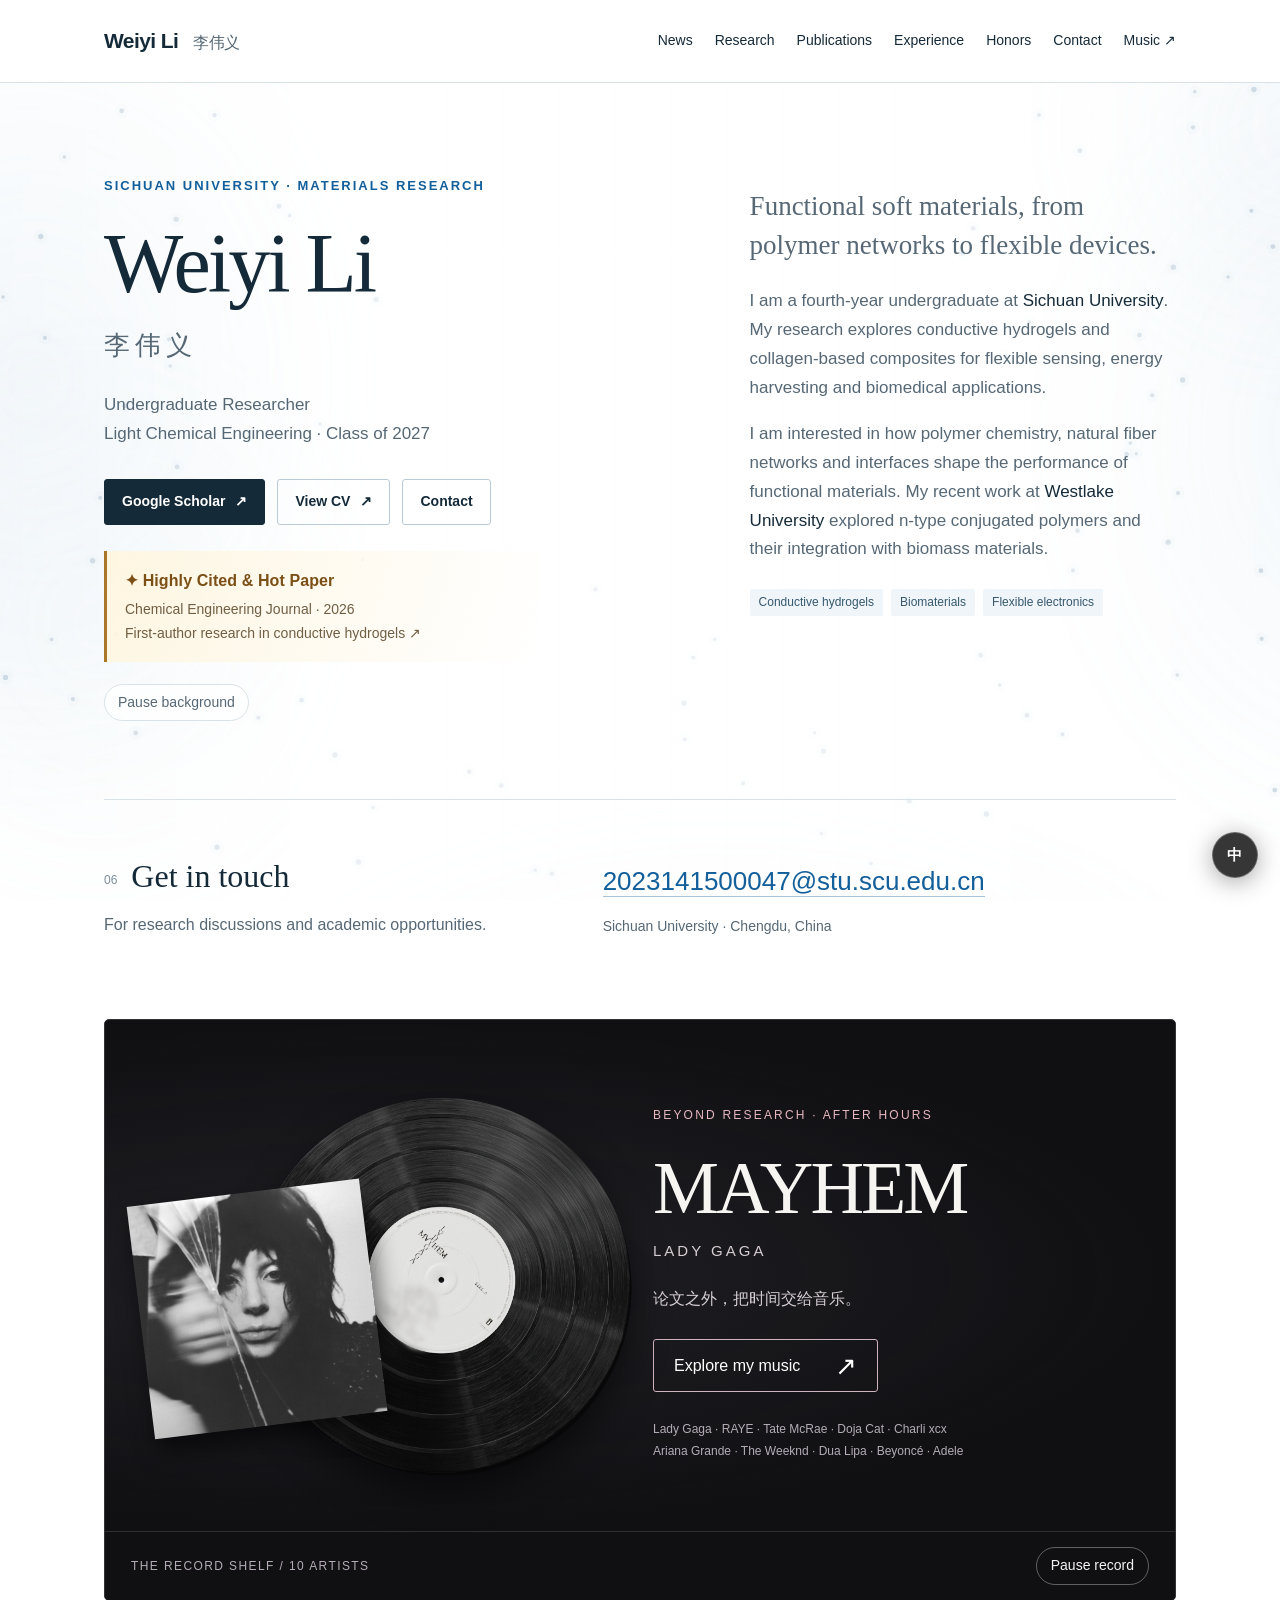
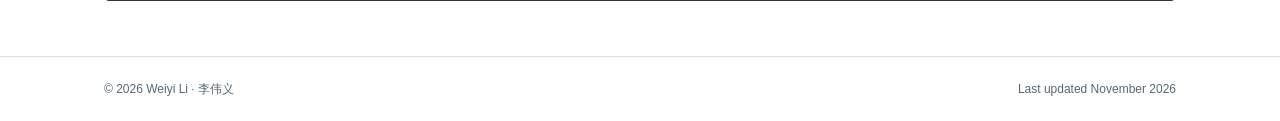
==== commit faab356d: "Update publications, awards, and internship experience" ====
--- a/index.html
+++ b/index.html
@@ -1,5 +1,5 @@
 <!doctype html>
-<html lang="en"><head><meta charset="utf-8"><meta name="viewport" content="width=device-width,initial-scale=1"><title>Weiyi Li | Materials Research</title><meta name="description" content="Weiyi Li is an undergraduate researcher at Sichuan University working on conductive hydrogels, collagen-based materials and conjugated polymers."><meta name="theme-color" content="#152a38"><link rel="stylesheet" href="style.css"></head><body data-view="home"><div class="academic-ambient" aria-hidden="true"><div class="gel-field"></div><div class="gel-field second"></div><canvas id="polymer-network"></canvas><div class="reading-veil"></div></div><a class="skip" href="#main">Skip to content</a><header class="topbar"><div class="wrap"><a class="wordmark" href="#">Weiyi Li <span>李伟义</span></a><nav aria-label="Main navigation"><a href="#news" data-view="news">News</a><a href="#research" data-view="research">Research</a><a href="#publications" data-view="publications">Publications</a><a href="#experience" data-view="experience">Experience</a><a href="#honors" data-view="honors">Honors</a><a href="#contact" data-view="contact">Contact</a><a href="music/index.html">Music ↗</a></nav></div></header><main id="main" class="wrap"><div class="hero"><div><p class="eyebrow">Sichuan University · Materials Research</p><h1>Weiyi Li<span lang="zh-CN">李伟义</span></h1><p class="role">Undergraduate Researcher<br>Light Chemical Engineering · Class of 2027</p><div class="links"><a class="button primary" href="https://scholar.google.com/citations?user=PTNazwgAAAAJ&amp;hl=en" target="_blank" rel="noopener noreferrer">Google Scholar <span aria-hidden="true">↗</span></a><a class="button" href="cv.pdf" target="_blank" rel="noopener">View CV <span aria-hidden="true">↗</span></a><a class="button" href="#contact">Contact</a></div><a class="hero-recognition" href="#cej-paper" data-view="publications"><span class="recognition-title">✦ Highly Cited & Hot Paper</span><span class="recognition-meta">Chemical Engineering Journal · 2026<br>First-author research in conductive hydrogels ↗</span></a><button type="button" id="background-motion" class="background-motion" aria-pressed="true">Pause background</button></div><div class="intro"><p class="lead">Functional soft materials, from polymer networks to flexible devices.</p><p>I am a fourth-year undergraduate at <strong>Sichuan University</strong>. My research explores conductive hydrogels and collagen-based composites for flexible sensing, energy harvesting and biomedical applications.</p><p>I am interested in how polymer chemistry, natural fiber networks and interfaces shape the performance of functional materials. My recent work at <strong>Westlake University</strong> explored n-type conjugated polymers and their integration with biomass materials.</p><div class="keywords"><span>Conductive hydrogels</span><span>Biomaterials</span><span>Flexible electronics</span></div></div></div><section id="news"><div class="section-head"><h2><span class="section-number">01</span>News &amp; milestones</h2><a href="cv.pdf" target="_blank" rel="noopener">View full CV ↗</a></div><p class="news-intro">Research, publications, experiences and a few milestones along the way.</p><ul class="news-list"><li class="news-item news-highlight"><div class="news-date">2026</div><div class="news-body"><span class="news-category">National award</span><h3><a href="#honors">First Prize · 15th Challenge Cup China College Students' Entrepreneurship Plan Competition ↗</a></h3><p>As a core member of the project "Smile Beyond Borders — Addressing Noma in Extreme Poverty Regions" (笑绽非凡——让"坏疽性口炎"不再困扰非洲极端贫困国家), led by West China School of Stomatology, Sichuan University, received the National First Prize at the 15th Challenge Cup China College Students' Entrepreneurship Plan Competition.</p></div></li><li class="news-item"><div class="news-date">October 2026</div><div class="news-body"><span class="news-category">Provincial award</span><h3><a href="#honors">Third Prize · 6th Sichuan Provincial College Student Materials Design Competition ↗</a></h3><p>Project "Percutaneous Bone-Collagen Pulse — Design, Fabrication and Self-Powered Multimodal Sensing of Collagen Fiber Network-Reinforced Deep Eutectic Solvent Conductive Hydrogel" (皮骨胶脉——胶原纤维网络增强低共熔溶剂导电水凝胶的设计制备与自供电多模态传感应用) received Third Prize at the 6th Sichuan Provincial College Student Materials Design Competition, under the supervision of Prof. Haibin Gu.</p></div></li><li class="news-item news-highlight"><div class="news-date">2026</div><div class="news-body"><span class="news-category">Research recognition</span><h3><a href="#cej-paper">First-author CEJ paper recognized as a Highly Cited & Hot Paper ↗</a></h3><p>Our work combines a collagen fiber network with a PDES-based conductive hydrogel for self-adhesion, anti-freezing performance, multimodal sensing and triboelectric energy harvesting.</p><p class="news-period">Research period: January 2025 – January 2026</p></div></li><li class="news-item"><div class="news-date">2026</div><div class="news-body"><span class="news-category">Honors</span><h3><a href="#honors">Dawei Scholarship · 达威奖学金 ↗</a></h3><p>Received Sichuan University's Dawei Scholarship (¥8,000), awarded to two students in the grade.</p></div></li><li class="news-item"><div class="news-date">2026</div><div class="news-body"><span class="news-category">Honors</span><h3><a href="#honors">Shujinfeng Scholarship · 蜀锦峰奖学金 ↗</a></h3><p>Received Sichuan University's Shujinfeng Scholarship (¥10,000 plus a ¥4,000 meal &amp; accommodation subsidy).</p></div></li><li class="news-item"><div class="news-date">2026</div><div class="news-body"><span class="news-category">Honors</span><h3><a href="#honors">Nominated for the Baosteel Scholarship · 宝钢奖学金提名 ↗</a></h3><p>Nominated by the college — one nominee per college — to compete university-wide for the Baosteel Scholarship (¥10,000).</p></div></li><li class="news-item"><div class="news-date">July – August 2026</div><div class="news-body"><span class="news-category">Summer research</span><h3><a href="#experience">Completed the Westlake University summer research internship ↗</a></h3><p>Studied n-type PBFDO synthesis through oxidative polymerization and reduction doping, explored its integration with biomass materials, and gained introductory experience in MXene synthesis.</p><p class="news-period">Internship: July 13 – August 14, 2026</p></div></li><li class="news-item"><div class="news-date">2026</div><div class="news-body"><span class="news-category">Publication</span><h3><a href="https://doi.org/10.1039/D6TB00545D" target="_blank" rel="noopener noreferrer">Collagen-network conductive hydrogels in Journal of Materials Chemistry B ↗</a></h3><p>Co-authored research on robust, multifunctional skin-collagen-reinforced conductive hydrogels for multimodal sensing and triboelectric nanogenerators.</p></div></li><li class="news-item"><div class="news-date">July 2026</div><div class="news-body"><span class="news-category">Award</span><h3><a href="#honors">Second Prize · SCU Intellectual Property Challenge ↗</a></h3><p>Received Second Prize in the sixth Sichuan University Intellectual Property Challenge, part of the university’s 2025–2026 Challenge Cup extracurricular academic and technological activities.</p></div></li><li class="news-item"><div class="news-date">2026</div><div class="news-body"><span class="news-category">Publication</span><h3><a href="https://doi.org/10.1016/j.apmt.2025.103052" target="_blank" rel="noopener noreferrer">Transparent sheepskin-derived materials in Applied Materials Today ↗</a></h3><p>Investigated transparent collagen-based materials using a zirconium-tanned fiber framework and in situ acrylate polymerization, with fluorescent carbon dots for light conversion.</p><p class="news-period">Research period: November 2023 – June 2025</p></div></li><li class="news-item"><div class="news-date">June 2025 – January 2026</div><div class="news-body"><span class="news-category">Research project</span><h3>Strong, transparent PAIAH conductive hydrogels</h3><p>Developed polyacrylamide/poly(itaconic acid) hydrogels reinforced by a tanned collagen fiber network for flexible sensing and triboelectric nanogenerators.</p><p><strong>Colloids and Surfaces A · Major revision in progress · Second author</strong></p></div></li><li class="news-item"><div class="news-date">January 2025 – January 2026</div><div class="news-body"><span class="news-category">Research project</span><h3>Gelatin-based conductive hydrogels for diabetic wound healing</h3><p>Explored dynamic imine and boronic ester networks, glucose- and pH-responsive drug release, and the regulation of NF-κB and PI3K/Akt/mTOR pathways for chronic wound repair.</p><p><strong>Manuscript under submission</strong></p></div></li><li class="news-item"><div class="news-date">December 2025</div><div class="news-body"><span class="news-category">Student innovation project · Completed</span><h3>Lipoic acid microgels for osteoarthritis</h3><p class="project-original-title" lang="zh-CN">硫辛酸微凝胶的构筑及其在骨关节炎治疗中的应用研究</p><p>Explored injectable microgels designed for local retention, lubrication and degradation-controlled lipoic acid release to address inflammation and reactive oxygen species.</p><p class="project-programme">2025 college-level Student Innovation Training Programme · College of Biomedical Engineering, Sichuan University</p><p class="project-status">Project member · Completed with a Pass · December 2025</p><p class="news-period">Research period: September 2024 – September 2025</p></div></li><li class="news-item"><div class="news-date">December 2025</div><div class="news-body"><span class="news-category">Student innovation project · Completed</span><h3>Injectable collagen hydrogels for wound sensing and repair</h3><p class="project-original-title" lang="zh-CN">具有创面pH智能检测功能的抗菌抗氧化活性可注射胶原基水凝胶的研究</p><p>Investigated tea-derived carbon dots and a dialdehyde-chitosan/collagen network for pH-responsive fluorescence, antibacterial and antioxidant functions, and wound repair.</p><p class="project-programme">2025 university-level Student Innovation Training Programme · Sichuan University</p><p class="project-status">Project leader · Completed with a Pass · December 2025</p><p class="news-period">Research period: September 2024 – September 2025</p></div></li><li class="news-item"><div class="news-date">October 2025</div><div class="news-body"><span class="news-category">Honors</span><h3><a href="#honors">Outstanding Student &amp; Third-Class Scholarship ↗</a></h3><p>Received Sichuan University’s Outstanding Student recognition and comprehensive Third-Class Scholarship for the 2024–2025 academic year.</p></div></li><li class="news-item"><div class="news-date">December 2024 – September 2025</div><div class="news-body"><span class="news-category">CAS research project · Completed</span><h3>Amidoxime-functionalized carbon black for seawater uranium extraction</h3><p class="project-original-title" lang="zh-CN">海水提铀材料的研究</p><p>Investigated plasma-assisted grafting of amidoxime groups onto carbon black, uranium binding through nitrogen and oxygen coordination, and the material’s adsorption performance and reusability.</p><p class="project-programme">Science and Technology Innovation Programme (科创计划) · Hefei Institutes of Physical Science, Chinese Academy of Sciences</p><p class="project-status">Completed and passed expert assessment · September 19, 2025</p></div></li><li class="news-item"><div class="news-date">October 2024 – September 2025</div><div class="news-body"><span class="news-category">Research project · Award</span><h3><a href="#honors">Human-derived extracellular matrix for oral cancer postoperative repair ↗</a></h3><p>Contributed literature research, technical-route development involving microneedles, and visual communication. The team received a Silver Award in the Sichuan University round of the China International College Students’ Innovation Competition in August 2025.</p></div></li><li class="news-item"><div class="news-date">August 2024 – February 2025</div><div class="news-body"><span class="news-category">Practical experience</span><h3>Hangzhou Gandashi Education Technology Co., Ltd.</h3><p>Provided study-method guidance to high-school students, developed individual daily study plans, and communicated progress with students and parents.</p></div></li><li class="news-item"><div class="news-date">May 2024</div><div class="news-body"><span class="news-category">Award</span><h3>Outstanding Team Leader in a school practical activity</h3><p>Recognized for team leadership in a Sichuan University practical activity.</p></div></li><li class="news-item"><div class="news-date">September 2023</div><div class="news-body"><span class="news-category">Education</span><h3>Began undergraduate studies at Sichuan University</h3><p>Studying Light Chemical Engineering, with coursework in polymer chemistry, physical chemistry, chemical engineering and biomaterials.</p><p class="news-period">September 2023 – June 2027 (expected)</p></div></li></ul></section><section id="research"><div class="section-head"><h2><span class="section-number">02</span>Research interests</h2></div><div class="research-grid"><article class="research"><span class="kicker">Soft electronics</span><h3>Conductive hydrogels<br>&amp; flexible sensing</h3><p>Combining collagen fiber networks with conductive polymer systems to study mechanical performance, environmental stability, multimodal sensing and triboelectric energy harvesting.</p></article><article class="research"><span class="kicker">Biofunctional materials</span><h3>Dynamic networks<br>&amp; tissue repair</h3><p>Exploring gelatin- and collagen-based hydrogels, dynamic covalent crosslinking and responsive material systems for wound healing and biomedical applications.</p></article><article class="research"><span class="kicker">Polymer composites</span><h3>Conjugated polymers<br>&amp; biomass interfaces</h3><p>Investigating n-type PBFDO synthesis and its integration with collagen-based substrates, with an interest in processing, interfaces and electrical transport.</p></article></div></section><section id="publications"><div class="section-head"><h2><span class="section-number">03</span>Selected publications</h2><a href="https://scholar.google.com/citations?user=PTNazwgAAAAJ&amp;hl=en" target="_blank" rel="noopener noreferrer">All publications on Scholar ↗</a></div><article class="pub with-figure highly-cited" id="cej-paper"><div class="pub-year">2026</div><figure class="paper-figure"><a class="image-zoom " href="assets/dpamg-network.png" data-image="assets/dpamg-network.png" data-caption="Preparation and network design of DPAMG." aria-label="Enlarge: Preparation and network design of DPAMG."><img src="assets/dpamg-network.png" alt="Preparation and network design of DPAMG." loading="lazy" decoding="async" width="1022" height="717"><span class="zoom-mark" aria-hidden="true">＋</span></a><figcaption>Chemical Engineering Journal · Fig. 1</figcaption></figure><div><span class="highly-cited-badge">✦ Highly Cited & Hot Paper · 高被引 & 热点论文</span><h3><a href="https://www.sciencedirect.com/science/article/pii/S1385894726006844" target="_blank" rel="noopener noreferrer">Self-adhesive, anti-freezing, multifunctional PDES-based conductive hydrogel strengthened by collagen fiber network for multimodal sensing and triboelectric nanogenerator</a></h3><p><strong>Weiyi Li</strong>, Jianxun Luo, Meijun Chen, Nianhua Dan, Haibin Gu</p><p class="venue">Chemical Engineering Journal · 529, 173225 <span class="tag">First author</span></p><a class="paper-link" href="https://www.sciencedirect.com/science/article/pii/S1385894726006844" target="_blank" rel="noopener noreferrer">Read paper ↗</a></div></article><article class="pub with-figure"><div class="pub-year">2026</div><figure class="paper-figure"><a class="image-zoom " href="assets/hydrogel-overview.png" data-image="assets/hydrogel-overview.png" data-caption="Collagen-network hydrogel for multimodal sensing and triboelectric energy harvesting." aria-label="Enlarge: Collagen-network hydrogel for multimodal sensing and triboelectric energy harvesting."><img src="assets/hydrogel-overview.png" alt="Collagen-network hydrogel for multimodal sensing and triboelectric energy harvesting." loading="lazy" decoding="async" width="1385" height="945"><span class="zoom-mark" aria-hidden="true">＋</span></a><figcaption>Graphical research overview</figcaption></figure><div><h3><a href="https://doi.org/10.1039/D6TB00545D" target="_blank" rel="noopener noreferrer">Highly robust skin collagen fiber network-reinforced multifunctional conductive hydrogel for multimodal sensing and TENG applications</a></h3><p>Fengming Gu, Meijun Chen, <strong>Weiyi Li</strong>, Haibin Gu</p><p class="venue">Journal of Materials Chemistry B</p><a class="paper-link" href="https://doi.org/10.1039/D6TB00545D" target="_blank" rel="noopener noreferrer">Read paper ↗</a></div></article><article class="pub with-figure"><div class="pub-year">2026</div><figure class="paper-figure"><a class="image-zoom " href="assets/light-conversion.png" data-image="assets/light-conversion.png" data-caption="Fluorescent transparent collagen-based materials." aria-label="Enlarge: Fluorescent transparent collagen-based materials."><img src="assets/light-conversion.png" alt="Fluorescent transparent collagen-based materials." loading="lazy" decoding="async" width="1388" height="932"><span class="zoom-mark" aria-hidden="true">＋</span></a><figcaption>Applied Materials Today · Fig. 7</figcaption></figure><div><h3><a href="https://www.sciencedirect.com/science/article/abs/pii/S235294072500469X" target="_blank" rel="noopener noreferrer">Transparent materials derived from sheepskin for light conversion application</a></h3><p>Xin Shi, Xin Wang, <strong>Weiyi Li</strong>, Meijun Chen, Nianhua Dan, Haibin Gu</p><p class="venue">Applied Materials Today · 48, 103052</p><a class="paper-link" href="https://doi.org/10.1016/j.apmt.2025.103052" target="_blank" rel="noopener noreferrer">Read paper ↗</a></div></article></section><section id="experience"><div class="section-head"><h2><span class="section-number">04</span>Education &amp; experience</h2></div><article class="experience-row"><div class="date">2023 — 2027 (expected)</div><div><h3>Sichuan University</h3><p class="position">B.Eng. in Light Chemical Engineering · Chengdu, China</p><p>Research in conductive hydrogels, collagen-based functional materials and flexible devices. Coursework includes polymer chemistry, physical chemistry, chemical engineering and biomaterials.</p></div></article><article class="experience-row with-certificate"><div class="date">13 Jul — 14 Aug 2026</div><div><h3>Westlake University</h3><p class="position">Summer Research Programme · Hangzhou, China</p><p>Studied n-type conjugated polymer PBFDO synthesis through oxidative polymerization and reduction doping, and explored applications combining PBFDO with biomass materials.</p></div><figure class="internship-photo"><a class="image-zoom " href="assets/westlake-certificate.jpg" data-image="assets/westlake-certificate.jpg" data-caption="Westlake University summer research internship certificate, July 13–August 14, 2026." aria-label="Enlarge: Westlake University summer research internship certificate, July 13–August 14, 2026."><img src="assets/westlake-certificate.jpg" alt="Westlake University summer research internship certificate, July 13–August 14, 2026." loading="lazy" decoding="async" width="1279" height="1706"><span class="zoom-mark" aria-hidden="true">＋</span></a><figcaption>Summer research · 2026</figcaption></figure></article><article class="experience-row"><div class="date">2024 — 2025</div><div><h3>Research projects &amp; recognition</h3><p class="position">Sichuan University</p><p>Additional project experience in seawater uranium extraction and lipoic acid microgels. Recipient of the university's Third-Class Scholarship and Outstanding Student recognition for 2024–2025.</p></div></article></section><section id="honors"><div class="section-head"><h2><span class="section-number">05</span>Honors &amp; awards</h2></div><div class="honors-grid"><figure class="award"><figcaption><span class="award-date">2026</span><h3>National First Prize</h3><p>15th Challenge Cup · China College Students’ Entrepreneurship Plan Competition</p></figcaption></figure><figure class="award"><figcaption><span class="award-date">2026</span><h3>Third Prize</h3><p>6th Sichuan Provincial College Student Materials Design Competition</p></figcaption></figure><figure class="award"><figcaption><span class="award-date">2025–2026</span><h3>Dawei Scholarship <span lang="zh-CN">达威奖学金</span></h3><p>Sichuan University · ¥8,000 · One of two recipients in the grade</p></figcaption></figure><figure class="award"><figcaption><span class="award-date">2025–2026</span><h3>Shujinfeng Scholarship <span lang="zh-CN">蜀锦峰奖学金</span></h3><p>Sichuan University · ¥10,000 + ¥4,000 meal &amp; accommodation subsidy</p></figcaption></figure><figure class="award"><figcaption><span class="award-date">2026</span><h3>Baosteel Scholarship Nominee <span lang="zh-CN">宝钢奖学金提名</span></h3><p>Nominated by the college — one nominee per college · ¥10,000</p></figcaption></figure><figure class="award"><figcaption><span class="award-date">2026</span><h3>Second Prize</h3><p>SCU Intellectual Property Challenge</p></figcaption></figure><figure class="award"><figcaption><span class="award-date">2025</span><h3>Silver Award</h3><p>China International College Students’ Innovation Competition · SCU round</p></figcaption></figure><figure class="award"><figcaption><span class="award-date">2024–2025</span><h3>Outstanding Student</h3><p>Sichuan University</p></figcaption></figure><figure class="award"><figcaption><span class="award-date">2024–2025</span><h3>Third-Class Scholarship</h3><p>Sichuan University · Comprehensive Scholarship</p></figcaption></figure></div></section><section class="contact" id="contact"><div><h2><span class="section-number">06</span>Get in touch</h2><p>For research discussions and academic opportunities.</p></div><div class="contact-right"><a class="email" href="mailto:2023141500047@stu.scu.edu.cn">2023141500047@stu.scu.edu.cn</a><p>Sichuan University · Chengdu, China</p></div></section><div class="music-invitation">
+<html lang="en"><head><meta charset="utf-8"><meta name="viewport" content="width=device-width,initial-scale=1"><title>Weiyi Li | Materials Research</title><meta name="description" content="Weiyi Li is an undergraduate researcher at Sichuan University working on conductive hydrogels, collagen-based materials and conjugated polymers."><meta name="theme-color" content="#152a38"><link rel="stylesheet" href="style.css"></head><body data-view="home"><div class="academic-ambient" aria-hidden="true"><div class="gel-field"></div><div class="gel-field second"></div><canvas id="polymer-network"></canvas><div class="reading-veil"></div></div><a class="skip" href="#main">Skip to content</a><header class="topbar"><div class="wrap"><a class="wordmark" href="#">Weiyi Li <span>李伟义</span></a><nav aria-label="Main navigation"><a href="#news" data-view="news">News</a><a href="#research" data-view="research">Research</a><a href="#publications" data-view="publications">Publications</a><a href="#experience" data-view="experience">Experience</a><a href="#honors" data-view="honors">Honors</a><a href="#contact" data-view="contact">Contact</a><a href="music/index.html">Music ↗</a></nav></div></header><main id="main" class="wrap"><div class="hero"><div><p class="eyebrow">Sichuan University · Materials Research</p><h1>Weiyi Li<span lang="zh-CN">李伟义</span></h1><p class="role">Undergraduate Researcher<br>Light Chemical Engineering · Class of 2027</p><div class="links"><a class="button primary" href="https://scholar.google.com/citations?user=PTNazwgAAAAJ&amp;hl=en" target="_blank" rel="noopener noreferrer">Google Scholar <span aria-hidden="true">↗</span></a><a class="button" href="cv.pdf" target="_blank" rel="noopener">View CV <span aria-hidden="true">↗</span></a><a class="button" href="#contact">Contact</a></div><a class="hero-recognition" href="#cej-paper" data-view="publications"><span class="recognition-title">✦ Highly Cited & Hot Paper</span><span class="recognition-meta">Chemical Engineering Journal · 2026<br>First-author research in conductive hydrogels ↗</span></a><button type="button" id="background-motion" class="background-motion" aria-pressed="true">Pause background</button></div><div class="intro"><p class="lead">Functional soft materials, from polymer networks to flexible devices.</p><p>I am a fourth-year undergraduate at <strong>Sichuan University</strong>. My research explores conductive hydrogels and collagen-based composites for flexible sensing, energy harvesting and biomedical applications.</p><p>I am interested in how polymer chemistry, natural fiber networks and interfaces shape the performance of functional materials. My recent work at <strong>Westlake University</strong> explored n-type conjugated polymers and their integration with biomass materials.</p><div class="keywords"><span>Conductive hydrogels</span><span>Biomaterials</span><span>Flexible electronics</span></div></div></div><section id="news"><div class="section-head"><h2><span class="section-number">01</span>News &amp; milestones</h2><a href="cv.pdf" target="_blank" rel="noopener">View full CV ↗</a></div><p class="news-intro">Research, publications, experiences and a few milestones along the way.</p><ul class="news-list"><li class="news-item news-highlight"><div class="news-date">2026</div><div class="news-body"><span class="news-category">National award</span><h3><a href="#honors">First Prize · 15th Challenge Cup China College Students' Entrepreneurship Plan Competition ↗</a></h3><p>As a core member of the project "Smile Beyond Borders — Addressing Noma in Extreme Poverty Regions" (笑绽非凡——让"坏疽性口炎"不再困扰非洲极端贫困国家), led by West China School of Stomatology, Sichuan University, received the National First Prize at the 15th Challenge Cup China College Students' Entrepreneurship Plan Competition.</p></div></li><li class="news-item"><div class="news-date">October 2026</div><div class="news-body"><span class="news-category">Provincial award</span><h3><a href="#honors">Third Prize · 6th Sichuan Provincial College Student Materials Design Competition ↗</a></h3><p>Project "Percutaneous Bone-Collagen Pulse — Design, Fabrication and Self-Powered Multimodal Sensing of Collagen Fiber Network-Reinforced Deep Eutectic Solvent Conductive Hydrogel" (皮骨胶脉——胶原纤维网络增强低共熔溶剂导电水凝胶的设计制备与自供电多模态传感应用) received Third Prize at the 6th Sichuan Provincial College Student Materials Design Competition, under the supervision of Prof. Haibin Gu.</p></div></li><li class="news-item news-highlight"><div class="news-date">2026</div><div class="news-body"><span class="news-category">Research recognition</span><h3><a href="#cej-paper">First-author CEJ paper recognized as a Highly Cited & Hot Paper ↗</a></h3><p>Our work combines a collagen fiber network with a PDES-based conductive hydrogel for self-adhesion, anti-freezing performance, multimodal sensing and triboelectric energy harvesting.</p><p class="news-period">Research period: January 2025 – January 2026</p></div></li><li class="news-item"><div class="news-date">2026</div><div class="news-body"><span class="news-category">Award</span><h3><a href="#honors">Gold Award ↗</a></h3><p>China International College Students' Innovation Competition · SCU round · 2026 · Project "齿道生根" (Youth Red Dream Journey track) · Team member</p></div></li><li class="news-item"><div class="news-date">2026</div><div class="news-body"><span class="news-category">Honors</span><h3><a href="#honors">Dawei Scholarship · 达威奖学金 ↗</a></h3><p>Received Sichuan University's Dawei Scholarship (¥8,000), awarded to two students in the grade.</p></div></li><li class="news-item"><div class="news-date">2026</div><div class="news-body"><span class="news-category">Honors</span><h3><a href="#honors">Shujinfeng Scholarship · 蜀锦峰奖学金 ↗</a></h3><p>Received Sichuan University's Shujinfeng Scholarship (¥10,000 plus a ¥4,000 meal &amp; accommodation subsidy).</p></div></li><li class="news-item"><div class="news-date">2026</div><div class="news-body"><span class="news-category">Honors</span><h3><a href="#honors">Nominated for the Baosteel Scholarship · 宝钢奖学金提名 ↗</a></h3><p>Nominated by the college — one nominee per college — to compete university-wide for the Baosteel Scholarship (¥10,000).</p></div></li><li class="news-item"><div class="news-date">July – August 2026</div><div class="news-body"><span class="news-category">Summer research</span><h3><a href="#experience">Completed the Westlake University summer research internship ↗</a></h3><p>Studied n-type PBFDO synthesis through oxidative polymerization and reduction doping, explored its integration with biomass materials, and gained introductory experience in MXene synthesis.</p><p class="news-period">Internship: July 13 – August 14, 2026</p></div></li><li class="news-item"><div class="news-date">2026</div><div class="news-body"><span class="news-category">Publication</span><h3><a href="https://doi.org/10.1039/D6TB00545D" target="_blank" rel="noopener noreferrer">Collagen-network conductive hydrogels in Journal of Materials Chemistry B ↗</a></h3><p>Co-authored research on robust, multifunctional skin-collagen-reinforced conductive hydrogels for multimodal sensing and triboelectric nanogenerators.</p></div></li><li class="news-item"><div class="news-date">July 2026</div><div class="news-body"><span class="news-category">Award</span><h3><a href="#honors">Second Prize · SCU Intellectual Property Challenge ↗</a></h3><p>Received Second Prize in the sixth Sichuan University Intellectual Property Challenge, part of the university’s 2025–2026 Challenge Cup extracurricular academic and technological activities.</p></div></li><li class="news-item"><div class="news-date">2026</div><div class="news-body"><span class="news-category">Publication</span><h3><a href="https://doi.org/10.1016/j.apmt.2025.103052" target="_blank" rel="noopener noreferrer">Transparent sheepskin-derived materials in Applied Materials Today ↗</a></h3><p>Investigated transparent collagen-based materials using a zirconium-tanned fiber framework and in situ acrylate polymerization, with fluorescent carbon dots for light conversion.</p><p class="news-period">Research period: November 2023 – June 2025</p></div></li><li class="news-item"><div class="news-date">June 2025 – January 2026</div><div class="news-body"><span class="news-category">Publication</span><h3><a href="https://doi.org/10.1016/j.colsurfa.2026.142331" target="_blank" rel="noopener noreferrer">High-Strength, Transparent, Antibacterial, Anti-Freezing, Water-Retaining Ionic Conductive Hydrogel Reinforced by Tanned Collagen Fiber Network for Flexible Sensing and Triboelectric Nanogenerator Applications ↗</a></h3><p>Developed polyacrylamide/poly(itaconic acid) hydrogels reinforced by a tanned collagen fiber network for flexible sensing and triboelectric nanogenerators.</p><p><strong>Colloids and Surfaces A · 2026 · Volume 755 · Article 142331 · Published · Second author</strong></p></div></li><li class="news-item"><div class="news-date">January 2025 – January 2026</div><div class="news-body"><span class="news-category">Research project</span><h3>Gelatin-based conductive hydrogels for diabetic wound healing</h3><p>Designed a gelatin-based conductive hydrogel with dynamic imine and boronic ester crosslinking for glucose- and pH-responsive drug release, as part of a collaborative study on diabetic chronic wound healing.</p><p><strong>Manuscript in preparation</strong></p></div></li><li class="news-item"><div class="news-date">December 2025</div><div class="news-body"><span class="news-category">Student innovation project · Completed</span><h3>Lipoic acid microgels for osteoarthritis</h3><p class="project-original-title" lang="zh-CN">硫辛酸微凝胶的构筑及其在骨关节炎治疗中的应用研究</p><p>Explored injectable microgels designed for local retention, lubrication and degradation-controlled lipoic acid release to address inflammation and reactive oxygen species.</p><p class="project-programme">2025 college-level Student Innovation Training Programme · College of Biomedical Engineering, Sichuan University</p><p class="project-status">Project member · Completed with a Pass · December 2025</p><p class="news-period">Research period: September 2024 – September 2025</p></div></li><li class="news-item"><div class="news-date">December 2025</div><div class="news-body"><span class="news-category">Student innovation project · Completed</span><h3>Injectable collagen hydrogels for wound sensing and repair</h3><p class="project-original-title" lang="zh-CN">具有创面pH智能检测功能的抗菌抗氧化活性可注射胶原基水凝胶的研究</p><p>Investigated tea-derived carbon dots and a dialdehyde-chitosan/collagen network for pH-responsive fluorescence, antibacterial and antioxidant functions, and wound repair.</p><p class="project-programme">2025 university-level Student Innovation Training Programme · Sichuan University</p><p class="project-status">Project leader · Completed with a Pass · December 2025</p><p class="news-period">Research period: September 2024 – September 2025</p></div></li><li class="news-item"><div class="news-date">October 2025</div><div class="news-body"><span class="news-category">Honors</span><h3><a href="#honors">Outstanding Student &amp; Third-Class Scholarship ↗</a></h3><p>Received Sichuan University’s Outstanding Student recognition and comprehensive Third-Class Scholarship for the 2024–2025 academic year.</p></div></li><li class="news-item"><div class="news-date">December 2024 – September 2025</div><div class="news-body"><span class="news-category">CAS research project · Completed</span><h3>Amidoxime-functionalized carbon black for seawater uranium extraction</h3><p class="project-original-title" lang="zh-CN">海水提铀材料的研究</p><p>Investigated plasma-assisted grafting of amidoxime groups onto carbon black, uranium binding through nitrogen and oxygen coordination, and the material’s adsorption performance and reusability.</p><p class="project-programme">Science and Technology Innovation Programme (科创计划) · Hefei Institutes of Physical Science, Chinese Academy of Sciences</p><p class="project-status">Completed and passed expert assessment · September 19, 2025</p></div></li><li class="news-item"><div class="news-date">October 2024 – September 2025</div><div class="news-body"><span class="news-category">Research project · Award</span><h3><a href="#honors">Human-derived extracellular matrix for oral cancer postoperative repair ↗</a></h3><p>Contributed literature research, technical-route development involving microneedles, and visual communication. The team received a Silver Award in the Sichuan University round of the China International College Students’ Innovation Competition in August 2025.</p></div></li><li class="news-item"><div class="news-date">August 2024 – February 2025</div><div class="news-body"><span class="news-category">Practical experience</span><h3>Hangzhou Gandashi Education Technology Co., Ltd.</h3><p>Provided study-method guidance to high-school students, developed individual daily study plans, and communicated progress with students and parents.</p></div></li><li class="news-item"><div class="news-date">May 2024</div><div class="news-body"><span class="news-category">Award</span><h3>Outstanding Team Leader in a school practical activity</h3><p>Recognized for team leadership in a Sichuan University practical activity.</p></div></li><li class="news-item"><div class="news-date">September 2023</div><div class="news-body"><span class="news-category">Education</span><h3>Began undergraduate studies at Sichuan University</h3><p>Studying Light Chemical Engineering, with coursework in polymer chemistry, physical chemistry, chemical engineering and biomaterials.</p><p class="news-period">September 2023 – June 2027 (expected)</p></div></li></ul></section><section id="research"><div class="section-head"><h2><span class="section-number">02</span>Research interests</h2></div><div class="research-grid"><article class="research"><span class="kicker">Soft electronics</span><h3>Conductive hydrogels<br>&amp; flexible sensing</h3><p>Combining collagen fiber networks with conductive polymer systems to study mechanical performance, environmental stability, multimodal sensing and triboelectric energy harvesting.</p></article><article class="research"><span class="kicker">Biofunctional materials</span><h3>Dynamic networks<br>&amp; tissue repair</h3><p>Exploring gelatin- and collagen-based hydrogels, dynamic covalent crosslinking and responsive material systems for wound healing and biomedical applications.</p></article><article class="research"><span class="kicker">Polymer composites</span><h3>Conjugated polymers<br>&amp; biomass interfaces</h3><p>Investigating n-type PBFDO synthesis and its integration with collagen-based substrates, with an interest in processing, interfaces and electrical transport.</p></article></div></section><section id="publications"><div class="section-head"><h2><span class="section-number">03</span>Selected publications</h2><a href="https://scholar.google.com/citations?user=PTNazwgAAAAJ&amp;hl=en" target="_blank" rel="noopener noreferrer">All publications on Scholar ↗</a></div><article class="pub with-figure highly-cited" id="cej-paper"><div class="pub-year">2026</div><figure class="paper-figure"><a class="image-zoom " href="assets/dpamg-network.png" data-image="assets/dpamg-network.png" data-caption="Preparation and network design of DPAMG." aria-label="Enlarge: Preparation and network design of DPAMG."><img src="assets/dpamg-network.png" alt="Preparation and network design of DPAMG." loading="lazy" decoding="async" width="1022" height="717"><span class="zoom-mark" aria-hidden="true">＋</span></a><figcaption>Chemical Engineering Journal · Fig. 1</figcaption></figure><div><span class="highly-cited-badge">✦ Highly Cited & Hot Paper · 高被引 & 热点论文</span><h3><a href="https://doi.org/10.1016/j.cej.2026.173225" target="_blank" rel="noopener noreferrer">Self-adhesive, Anti-freezing, Multifunctional PDES-based Conductive Hydrogel Strengthened by Collagen Fiber Network for Multimodal Sensing and Triboelectric Nanogenerator</a></h3><p><strong>Weiyi Li</strong>, Jianxun Luo, Meijun Chen, Nianhua Dan, Haibin Gu</p><p class="venue">Chemical Engineering Journal · 2026 · Volume 529 · Article 173225 · Published · <span class="tag">First author</span></p><p>First-author work on a self-adhesive, anti-freezing conductive hydrogel strengthened by a collagen fiber network, for multimodal sensing and triboelectric nanogenerators.</p><a class="paper-link" href="https://doi.org/10.1016/j.cej.2026.173225" target="_blank" rel="noopener noreferrer">Read paper ↗</a></div></article><article class="pub with-figure"><div class="pub-year">2026</div><figure class="paper-figure"><a class="image-zoom " href="assets/hydrogel-overview.png" data-image="assets/hydrogel-overview.png" data-caption="Collagen-network hydrogel for multimodal sensing and triboelectric energy harvesting." aria-label="Enlarge: Collagen-network hydrogel for multimodal sensing and triboelectric energy harvesting."><img src="assets/hydrogel-overview.png" alt="Collagen-network hydrogel for multimodal sensing and triboelectric energy harvesting." loading="lazy" decoding="async" width="1385" height="945"><span class="zoom-mark" aria-hidden="true">＋</span></a><figcaption>Graphical research overview</figcaption></figure><div><h3><a href="https://doi.org/10.1039/D6TB00545D" target="_blank" rel="noopener noreferrer">Highly robust skin collagen fiber network-reinforced multifunctional conductive hydrogel for multimodal sensing and TENG applications</a></h3><p>Fengming Gu, Meijun Chen, <strong>Weiyi Li</strong>, Haibin Gu</p><p class="venue">Journal of Materials Chemistry B</p><a class="paper-link" href="https://doi.org/10.1039/D6TB00545D" target="_blank" rel="noopener noreferrer">Read paper ↗</a></div></article><article class="pub with-figure"><div class="pub-year">2026</div><figure class="paper-figure"><a class="image-zoom " href="assets/light-conversion.png" data-image="assets/light-conversion.png" data-caption="Fluorescent transparent collagen-based materials." aria-label="Enlarge: Fluorescent transparent collagen-based materials."><img src="assets/light-conversion.png" alt="Fluorescent transparent collagen-based materials." loading="lazy" decoding="async" width="1388" height="932"><span class="zoom-mark" aria-hidden="true">＋</span></a><figcaption>Applied Materials Today · Fig. 7</figcaption></figure><div><h3><a href="https://www.sciencedirect.com/science/article/abs/pii/S235294072500469X" target="_blank" rel="noopener noreferrer">Transparent materials derived from sheepskin for light conversion application</a></h3><p>Xin Shi, Xin Wang, <strong>Weiyi Li</strong>, Meijun Chen, Nianhua Dan, Haibin Gu</p><p class="venue">Applied Materials Today · 48, 103052</p><a class="paper-link" href="https://doi.org/10.1016/j.apmt.2025.103052" target="_blank" rel="noopener noreferrer">Read paper ↗</a></div></article></section><section id="experience"><div class="section-head"><h2><span class="section-number">04</span>Education &amp; experience</h2></div><article class="experience-row"><div class="date">2023 — 2027 (expected)</div><div><h3>Sichuan University</h3><p class="position">B.Eng. in Light Chemical Engineering · Chengdu, China</p><p>Research in conductive hydrogels, collagen-based functional materials and flexible devices. Coursework includes polymer chemistry, physical chemistry, chemical engineering and biomaterials.</p></div></article><article class="experience-row with-certificate"><div class="date">13 Jul — 14 Aug 2026</div><div><h3>Westlake University</h3><p class="position">Summer Research Programme · Hangzhou, China</p><p>Studied n-type conjugated polymer PBFDO synthesis through oxidative polymerization and reduction doping, and explored applications combining PBFDO with biomass materials.</p></div><figure class="internship-photo"><a class="image-zoom " href="assets/westlake-certificate.jpg" data-image="assets/westlake-certificate.jpg" data-caption="Westlake University summer research internship certificate, July 13–August 14, 2026." aria-label="Enlarge: Westlake University summer research internship certificate, July 13–August 14, 2026."><img src="assets/westlake-certificate.jpg" alt="Westlake University summer research internship certificate, July 13–August 14, 2026." loading="lazy" decoding="async" width="1279" height="1706"><span class="zoom-mark" aria-hidden="true">＋</span></a><figcaption>Summer research · 2026</figcaption></figure></article><article class="experience-row"><div class="date">17 – 28 Aug 2026</div><div><h3>Sichuan Shujinfeng Technology Co., Ltd.</h3><p class="position">Product R&amp;D Intern · Chengdu, China</p><p>Worked on silicone ear-tip fit testing and user-experience data analysis, joined research visits to a power-battery production base and the Luzhou plant, and received an A rating for the internship.</p></div></article><article class="experience-row"><div class="date">2024 — 2025</div><div><h3>Research projects &amp; recognition</h3><p class="position">Sichuan University</p><p>Additional project experience in seawater uranium extraction and lipoic acid microgels. Recipient of the university's Third-Class Scholarship and Outstanding Student recognition for 2024–2025.</p></div></article></section><section id="honors"><div class="section-head"><h2><span class="section-number">05</span>Honors &amp; awards</h2></div><div class="honors-grid"><figure class="award"><figcaption><span class="award-date">2026</span><h3>BYD Scholarship <span lang="zh-CN">比亚迪奖学金</span></h3><p>Sichuan University · 2026 · One of 18 recipients university-wide; sole recipient of the college</p></figcaption></figure><figure class="award"><figcaption><span class="award-date">2026</span><h3>Gold Award</h3><p>China International College Students' Innovation Competition · SCU round · 2026 · Project "齿道生根" (Youth Red Dream Journey track) · Team member</p></figcaption></figure><figure class="award"><figcaption><span class="award-date">2026</span><h3>National First Prize</h3><p>15th Challenge Cup · China College Students’ Entrepreneurship Plan Competition</p></figcaption></figure><figure class="award"><figcaption><span class="award-date">2026</span><h3>Third Prize</h3><p>6th Sichuan Provincial College Student Materials Design Competition</p></figcaption></figure><figure class="award"><figcaption><span class="award-date">2025–2026</span><h3>Dawei Scholarship <span lang="zh-CN">达威奖学金</span></h3><p>Sichuan University · ¥8,000 · One of two recipients in the grade</p></figcaption></figure><figure class="award"><figcaption><span class="award-date">2025–2026</span><h3>Shujinfeng Scholarship <span lang="zh-CN">蜀锦峰奖学金</span></h3><p>Sichuan University · ¥10,000 + ¥4,000 meal &amp; accommodation subsidy</p></figcaption></figure><figure class="award"><figcaption><span class="award-date">2026</span><h3>Baosteel Scholarship Nominee <span lang="zh-CN">宝钢奖学金提名</span></h3><p>Nominated by the college — one nominee per college · ¥10,000</p></figcaption></figure><figure class="award"><figcaption><span class="award-date">2026</span><h3>Second Prize</h3><p>SCU Intellectual Property Challenge</p></figcaption></figure><figure class="award"><figcaption><span class="award-date">2025</span><h3>Silver Award</h3><p>China International College Students’ Innovation Competition · SCU round</p></figcaption></figure><figure class="award"><figcaption><span class="award-date">2024–2025</span><h3>Outstanding Student</h3><p>Sichuan University</p></figcaption></figure><figure class="award"><figcaption><span class="award-date">2024–2025</span><h3>Third-Class Scholarship</h3><p>Sichuan University · Comprehensive Scholarship</p></figcaption></figure></div></section><section class="contact" id="contact"><div><h2><span class="section-number">06</span>Get in touch</h2><p>For research discussions and academic opportunities.</p></div><div class="contact-right"><a class="email" href="mailto:2023141500047@stu.scu.edu.cn">2023141500047@stu.scu.edu.cn</a><p>Sichuan University · Chengdu, China</p></div></section><div class="music-invitation">
 <a id="after-hours-entry" class="after-hours-entry mayhem-entry" href="music/index.html" aria-label="Enter After Hours, my music collection">
 <div class="record-display" aria-hidden="true"><img class="mayhem-sleeve" src="music/assets/1837310866.jpg" alt="" width="600" height="600" loading="lazy"><div class="record-window"><img class="mayhem-vinyl" src="music/assets/mayhem-vinyl.png" alt="" loading="lazy"></div></div>
 <div class="mayhem-copy"><span class="music-eyebrow">BEYOND RESEARCH · AFTER HOURS</span><h2>MAYHEM<span>Lady Gaga</span></h2><p lang="zh-CN">论文之外，把时间交给音乐。</p><span class="music-invitation-link">Explore my music <span aria-hidden="true">↗</span></span><p class="music-lineup">Lady Gaga · RAYE · Tate McRae · Doja Cat · Charli xcx<br>Ariana Grande · The Weeknd · Dua Lipa · Beyoncé · Adele</p></div></a>
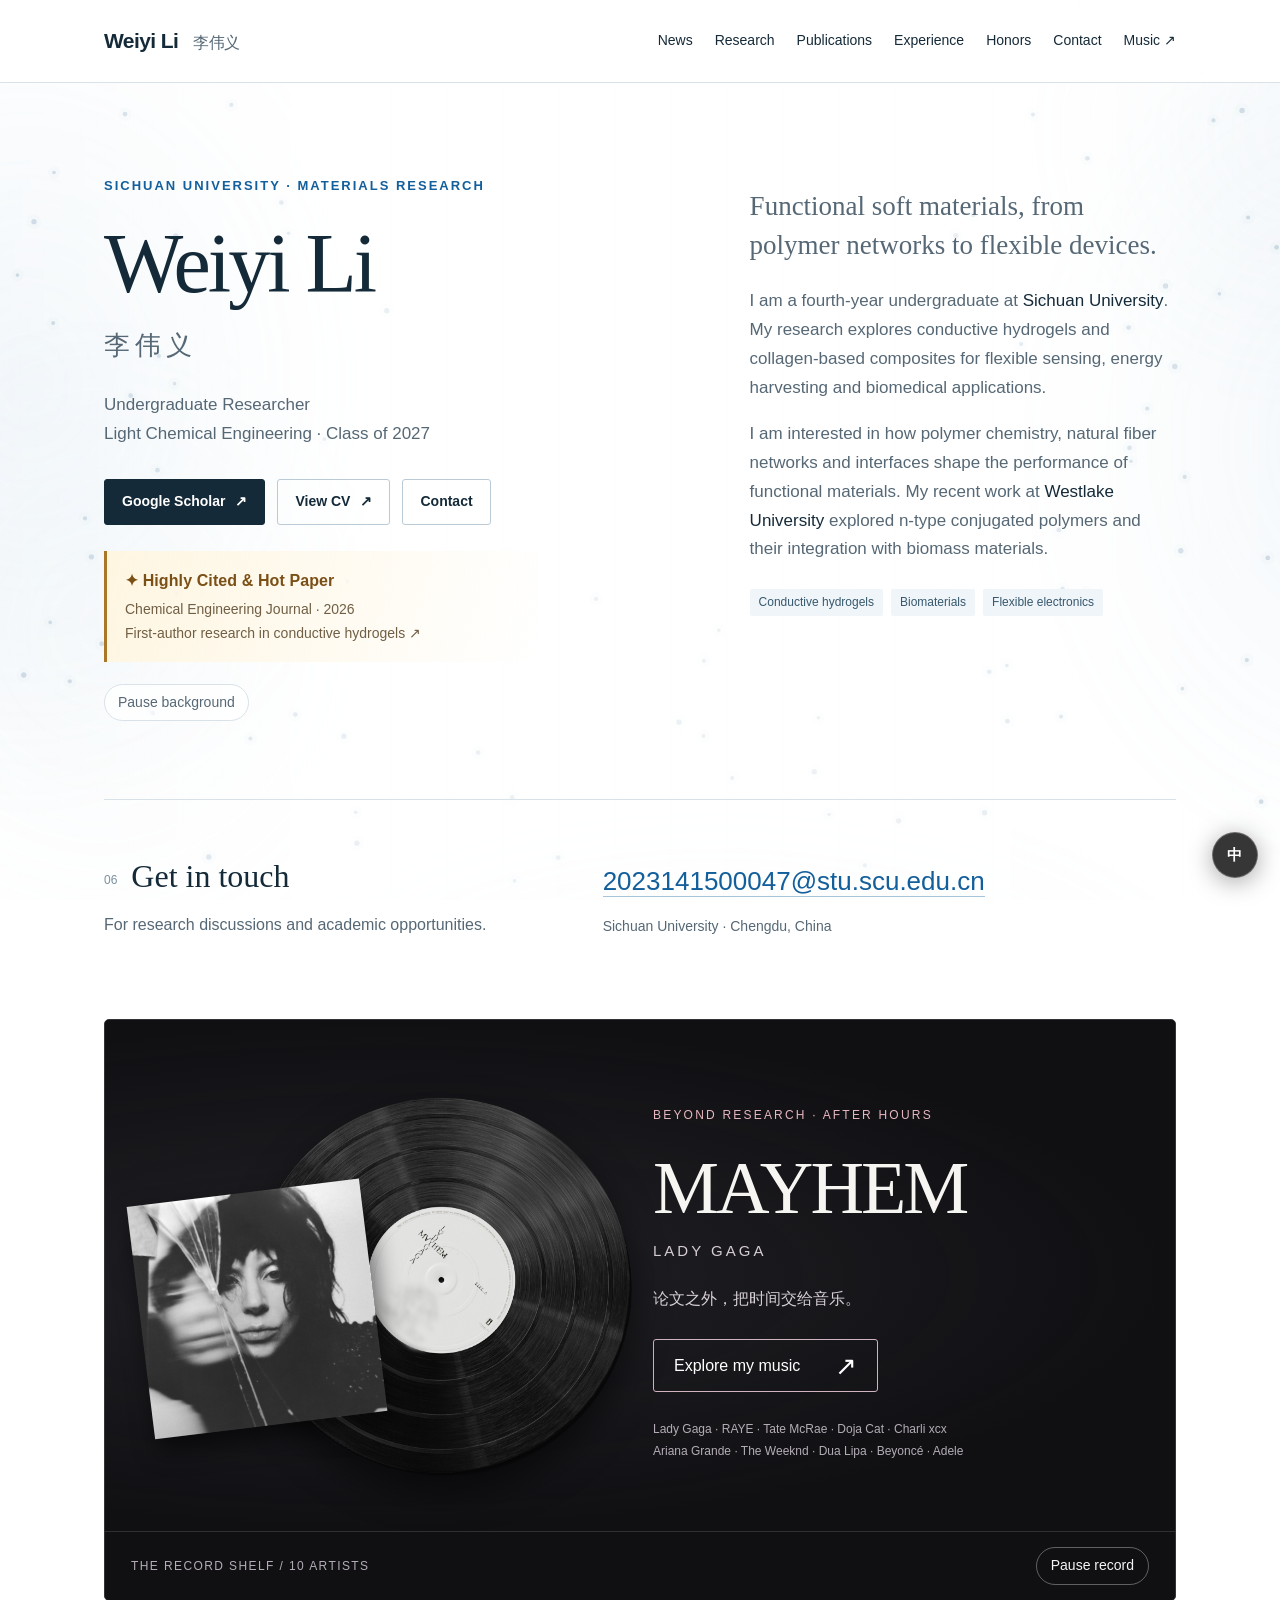
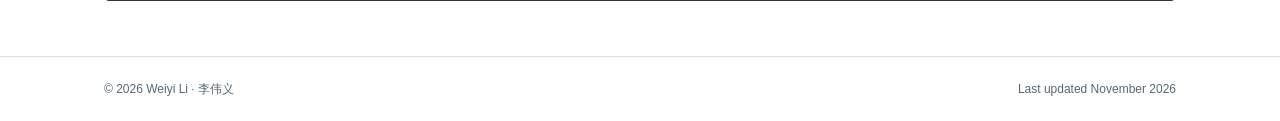
==== commit db703655: "Synchronize publication, award, and internship updates across sections" ====
--- a/index.html
+++ b/index.html
@@ -1,5 +1,5 @@
 <!doctype html>
-<html lang="en"><head><meta charset="utf-8"><meta name="viewport" content="width=device-width,initial-scale=1"><title>Weiyi Li | Materials Research</title><meta name="description" content="Weiyi Li is an undergraduate researcher at Sichuan University working on conductive hydrogels, collagen-based materials and conjugated polymers."><meta name="theme-color" content="#152a38"><link rel="stylesheet" href="style.css"></head><body data-view="home"><div class="academic-ambient" aria-hidden="true"><div class="gel-field"></div><div class="gel-field second"></div><canvas id="polymer-network"></canvas><div class="reading-veil"></div></div><a class="skip" href="#main">Skip to content</a><header class="topbar"><div class="wrap"><a class="wordmark" href="#">Weiyi Li <span>李伟义</span></a><nav aria-label="Main navigation"><a href="#news" data-view="news">News</a><a href="#research" data-view="research">Research</a><a href="#publications" data-view="publications">Publications</a><a href="#experience" data-view="experience">Experience</a><a href="#honors" data-view="honors">Honors</a><a href="#contact" data-view="contact">Contact</a><a href="music/index.html">Music ↗</a></nav></div></header><main id="main" class="wrap"><div class="hero"><div><p class="eyebrow">Sichuan University · Materials Research</p><h1>Weiyi Li<span lang="zh-CN">李伟义</span></h1><p class="role">Undergraduate Researcher<br>Light Chemical Engineering · Class of 2027</p><div class="links"><a class="button primary" href="https://scholar.google.com/citations?user=PTNazwgAAAAJ&amp;hl=en" target="_blank" rel="noopener noreferrer">Google Scholar <span aria-hidden="true">↗</span></a><a class="button" href="cv.pdf" target="_blank" rel="noopener">View CV <span aria-hidden="true">↗</span></a><a class="button" href="#contact">Contact</a></div><a class="hero-recognition" href="#cej-paper" data-view="publications"><span class="recognition-title">✦ Highly Cited & Hot Paper</span><span class="recognition-meta">Chemical Engineering Journal · 2026<br>First-author research in conductive hydrogels ↗</span></a><button type="button" id="background-motion" class="background-motion" aria-pressed="true">Pause background</button></div><div class="intro"><p class="lead">Functional soft materials, from polymer networks to flexible devices.</p><p>I am a fourth-year undergraduate at <strong>Sichuan University</strong>. My research explores conductive hydrogels and collagen-based composites for flexible sensing, energy harvesting and biomedical applications.</p><p>I am interested in how polymer chemistry, natural fiber networks and interfaces shape the performance of functional materials. My recent work at <strong>Westlake University</strong> explored n-type conjugated polymers and their integration with biomass materials.</p><div class="keywords"><span>Conductive hydrogels</span><span>Biomaterials</span><span>Flexible electronics</span></div></div></div><section id="news"><div class="section-head"><h2><span class="section-number">01</span>News &amp; milestones</h2><a href="cv.pdf" target="_blank" rel="noopener">View full CV ↗</a></div><p class="news-intro">Research, publications, experiences and a few milestones along the way.</p><ul class="news-list"><li class="news-item news-highlight"><div class="news-date">2026</div><div class="news-body"><span class="news-category">National award</span><h3><a href="#honors">First Prize · 15th Challenge Cup China College Students' Entrepreneurship Plan Competition ↗</a></h3><p>As a core member of the project "Smile Beyond Borders — Addressing Noma in Extreme Poverty Regions" (笑绽非凡——让"坏疽性口炎"不再困扰非洲极端贫困国家), led by West China School of Stomatology, Sichuan University, received the National First Prize at the 15th Challenge Cup China College Students' Entrepreneurship Plan Competition.</p></div></li><li class="news-item"><div class="news-date">October 2026</div><div class="news-body"><span class="news-category">Provincial award</span><h3><a href="#honors">Third Prize · 6th Sichuan Provincial College Student Materials Design Competition ↗</a></h3><p>Project "Percutaneous Bone-Collagen Pulse — Design, Fabrication and Self-Powered Multimodal Sensing of Collagen Fiber Network-Reinforced Deep Eutectic Solvent Conductive Hydrogel" (皮骨胶脉——胶原纤维网络增强低共熔溶剂导电水凝胶的设计制备与自供电多模态传感应用) received Third Prize at the 6th Sichuan Provincial College Student Materials Design Competition, under the supervision of Prof. Haibin Gu.</p></div></li><li class="news-item news-highlight"><div class="news-date">2026</div><div class="news-body"><span class="news-category">Research recognition</span><h3><a href="#cej-paper">First-author CEJ paper recognized as a Highly Cited & Hot Paper ↗</a></h3><p>Our work combines a collagen fiber network with a PDES-based conductive hydrogel for self-adhesion, anti-freezing performance, multimodal sensing and triboelectric energy harvesting.</p><p class="news-period">Research period: January 2025 – January 2026</p></div></li><li class="news-item"><div class="news-date">2026</div><div class="news-body"><span class="news-category">Award</span><h3><a href="#honors">Gold Award ↗</a></h3><p>China International College Students' Innovation Competition · SCU round · 2026 · Project "齿道生根" (Youth Red Dream Journey track) · Team member</p></div></li><li class="news-item"><div class="news-date">2026</div><div class="news-body"><span class="news-category">Honors</span><h3><a href="#honors">Dawei Scholarship · 达威奖学金 ↗</a></h3><p>Received Sichuan University's Dawei Scholarship (¥8,000), awarded to two students in the grade.</p></div></li><li class="news-item"><div class="news-date">2026</div><div class="news-body"><span class="news-category">Honors</span><h3><a href="#honors">Shujinfeng Scholarship · 蜀锦峰奖学金 ↗</a></h3><p>Received Sichuan University's Shujinfeng Scholarship (¥10,000 plus a ¥4,000 meal &amp; accommodation subsidy).</p></div></li><li class="news-item"><div class="news-date">2026</div><div class="news-body"><span class="news-category">Honors</span><h3><a href="#honors">Nominated for the Baosteel Scholarship · 宝钢奖学金提名 ↗</a></h3><p>Nominated by the college — one nominee per college — to compete university-wide for the Baosteel Scholarship (¥10,000).</p></div></li><li class="news-item"><div class="news-date">July – August 2026</div><div class="news-body"><span class="news-category">Summer research</span><h3><a href="#experience">Completed the Westlake University summer research internship ↗</a></h3><p>Studied n-type PBFDO synthesis through oxidative polymerization and reduction doping, explored its integration with biomass materials, and gained introductory experience in MXene synthesis.</p><p class="news-period">Internship: July 13 – August 14, 2026</p></div></li><li class="news-item"><div class="news-date">2026</div><div class="news-body"><span class="news-category">Publication</span><h3><a href="https://doi.org/10.1039/D6TB00545D" target="_blank" rel="noopener noreferrer">Collagen-network conductive hydrogels in Journal of Materials Chemistry B ↗</a></h3><p>Co-authored research on robust, multifunctional skin-collagen-reinforced conductive hydrogels for multimodal sensing and triboelectric nanogenerators.</p></div></li><li class="news-item"><div class="news-date">July 2026</div><div class="news-body"><span class="news-category">Award</span><h3><a href="#honors">Second Prize · SCU Intellectual Property Challenge ↗</a></h3><p>Received Second Prize in the sixth Sichuan University Intellectual Property Challenge, part of the university’s 2025–2026 Challenge Cup extracurricular academic and technological activities.</p></div></li><li class="news-item"><div class="news-date">2026</div><div class="news-body"><span class="news-category">Publication</span><h3><a href="https://doi.org/10.1016/j.apmt.2025.103052" target="_blank" rel="noopener noreferrer">Transparent sheepskin-derived materials in Applied Materials Today ↗</a></h3><p>Investigated transparent collagen-based materials using a zirconium-tanned fiber framework and in situ acrylate polymerization, with fluorescent carbon dots for light conversion.</p><p class="news-period">Research period: November 2023 – June 2025</p></div></li><li class="news-item"><div class="news-date">June 2025 – January 2026</div><div class="news-body"><span class="news-category">Publication</span><h3><a href="https://doi.org/10.1016/j.colsurfa.2026.142331" target="_blank" rel="noopener noreferrer">High-Strength, Transparent, Antibacterial, Anti-Freezing, Water-Retaining Ionic Conductive Hydrogel Reinforced by Tanned Collagen Fiber Network for Flexible Sensing and Triboelectric Nanogenerator Applications ↗</a></h3><p>Developed polyacrylamide/poly(itaconic acid) hydrogels reinforced by a tanned collagen fiber network for flexible sensing and triboelectric nanogenerators.</p><p><strong>Colloids and Surfaces A · 2026 · Volume 755 · Article 142331 · Published · Second author</strong></p></div></li><li class="news-item"><div class="news-date">January 2025 – January 2026</div><div class="news-body"><span class="news-category">Research project</span><h3>Gelatin-based conductive hydrogels for diabetic wound healing</h3><p>Designed a gelatin-based conductive hydrogel with dynamic imine and boronic ester crosslinking for glucose- and pH-responsive drug release, as part of a collaborative study on diabetic chronic wound healing.</p><p><strong>Manuscript in preparation</strong></p></div></li><li class="news-item"><div class="news-date">December 2025</div><div class="news-body"><span class="news-category">Student innovation project · Completed</span><h3>Lipoic acid microgels for osteoarthritis</h3><p class="project-original-title" lang="zh-CN">硫辛酸微凝胶的构筑及其在骨关节炎治疗中的应用研究</p><p>Explored injectable microgels designed for local retention, lubrication and degradation-controlled lipoic acid release to address inflammation and reactive oxygen species.</p><p class="project-programme">2025 college-level Student Innovation Training Programme · College of Biomedical Engineering, Sichuan University</p><p class="project-status">Project member · Completed with a Pass · December 2025</p><p class="news-period">Research period: September 2024 – September 2025</p></div></li><li class="news-item"><div class="news-date">December 2025</div><div class="news-body"><span class="news-category">Student innovation project · Completed</span><h3>Injectable collagen hydrogels for wound sensing and repair</h3><p class="project-original-title" lang="zh-CN">具有创面pH智能检测功能的抗菌抗氧化活性可注射胶原基水凝胶的研究</p><p>Investigated tea-derived carbon dots and a dialdehyde-chitosan/collagen network for pH-responsive fluorescence, antibacterial and antioxidant functions, and wound repair.</p><p class="project-programme">2025 university-level Student Innovation Training Programme · Sichuan University</p><p class="project-status">Project leader · Completed with a Pass · December 2025</p><p class="news-period">Research period: September 2024 – September 2025</p></div></li><li class="news-item"><div class="news-date">October 2025</div><div class="news-body"><span class="news-category">Honors</span><h3><a href="#honors">Outstanding Student &amp; Third-Class Scholarship ↗</a></h3><p>Received Sichuan University’s Outstanding Student recognition and comprehensive Third-Class Scholarship for the 2024–2025 academic year.</p></div></li><li class="news-item"><div class="news-date">December 2024 – September 2025</div><div class="news-body"><span class="news-category">CAS research project · Completed</span><h3>Amidoxime-functionalized carbon black for seawater uranium extraction</h3><p class="project-original-title" lang="zh-CN">海水提铀材料的研究</p><p>Investigated plasma-assisted grafting of amidoxime groups onto carbon black, uranium binding through nitrogen and oxygen coordination, and the material’s adsorption performance and reusability.</p><p class="project-programme">Science and Technology Innovation Programme (科创计划) · Hefei Institutes of Physical Science, Chinese Academy of Sciences</p><p class="project-status">Completed and passed expert assessment · September 19, 2025</p></div></li><li class="news-item"><div class="news-date">October 2024 – September 2025</div><div class="news-body"><span class="news-category">Research project · Award</span><h3><a href="#honors">Human-derived extracellular matrix for oral cancer postoperative repair ↗</a></h3><p>Contributed literature research, technical-route development involving microneedles, and visual communication. The team received a Silver Award in the Sichuan University round of the China International College Students’ Innovation Competition in August 2025.</p></div></li><li class="news-item"><div class="news-date">August 2024 – February 2025</div><div class="news-body"><span class="news-category">Practical experience</span><h3>Hangzhou Gandashi Education Technology Co., Ltd.</h3><p>Provided study-method guidance to high-school students, developed individual daily study plans, and communicated progress with students and parents.</p></div></li><li class="news-item"><div class="news-date">May 2024</div><div class="news-body"><span class="news-category">Award</span><h3>Outstanding Team Leader in a school practical activity</h3><p>Recognized for team leadership in a Sichuan University practical activity.</p></div></li><li class="news-item"><div class="news-date">September 2023</div><div class="news-body"><span class="news-category">Education</span><h3>Began undergraduate studies at Sichuan University</h3><p>Studying Light Chemical Engineering, with coursework in polymer chemistry, physical chemistry, chemical engineering and biomaterials.</p><p class="news-period">September 2023 – June 2027 (expected)</p></div></li></ul></section><section id="research"><div class="section-head"><h2><span class="section-number">02</span>Research interests</h2></div><div class="research-grid"><article class="research"><span class="kicker">Soft electronics</span><h3>Conductive hydrogels<br>&amp; flexible sensing</h3><p>Combining collagen fiber networks with conductive polymer systems to study mechanical performance, environmental stability, multimodal sensing and triboelectric energy harvesting.</p></article><article class="research"><span class="kicker">Biofunctional materials</span><h3>Dynamic networks<br>&amp; tissue repair</h3><p>Exploring gelatin- and collagen-based hydrogels, dynamic covalent crosslinking and responsive material systems for wound healing and biomedical applications.</p></article><article class="research"><span class="kicker">Polymer composites</span><h3>Conjugated polymers<br>&amp; biomass interfaces</h3><p>Investigating n-type PBFDO synthesis and its integration with collagen-based substrates, with an interest in processing, interfaces and electrical transport.</p></article></div></section><section id="publications"><div class="section-head"><h2><span class="section-number">03</span>Selected publications</h2><a href="https://scholar.google.com/citations?user=PTNazwgAAAAJ&amp;hl=en" target="_blank" rel="noopener noreferrer">All publications on Scholar ↗</a></div><article class="pub with-figure highly-cited" id="cej-paper"><div class="pub-year">2026</div><figure class="paper-figure"><a class="image-zoom " href="assets/dpamg-network.png" data-image="assets/dpamg-network.png" data-caption="Preparation and network design of DPAMG." aria-label="Enlarge: Preparation and network design of DPAMG."><img src="assets/dpamg-network.png" alt="Preparation and network design of DPAMG." loading="lazy" decoding="async" width="1022" height="717"><span class="zoom-mark" aria-hidden="true">＋</span></a><figcaption>Chemical Engineering Journal · Fig. 1</figcaption></figure><div><span class="highly-cited-badge">✦ Highly Cited & Hot Paper · 高被引 & 热点论文</span><h3><a href="https://doi.org/10.1016/j.cej.2026.173225" target="_blank" rel="noopener noreferrer">Self-adhesive, Anti-freezing, Multifunctional PDES-based Conductive Hydrogel Strengthened by Collagen Fiber Network for Multimodal Sensing and Triboelectric Nanogenerator</a></h3><p><strong>Weiyi Li</strong>, Jianxun Luo, Meijun Chen, Nianhua Dan, Haibin Gu</p><p class="venue">Chemical Engineering Journal · 2026 · Volume 529 · Article 173225 · Published · <span class="tag">First author</span></p><p>First-author work on a self-adhesive, anti-freezing conductive hydrogel strengthened by a collagen fiber network, for multimodal sensing and triboelectric nanogenerators.</p><a class="paper-link" href="https://doi.org/10.1016/j.cej.2026.173225" target="_blank" rel="noopener noreferrer">Read paper ↗</a></div></article><article class="pub with-figure"><div class="pub-year">2026</div><figure class="paper-figure"><a class="image-zoom " href="assets/hydrogel-overview.png" data-image="assets/hydrogel-overview.png" data-caption="Collagen-network hydrogel for multimodal sensing and triboelectric energy harvesting." aria-label="Enlarge: Collagen-network hydrogel for multimodal sensing and triboelectric energy harvesting."><img src="assets/hydrogel-overview.png" alt="Collagen-network hydrogel for multimodal sensing and triboelectric energy harvesting." loading="lazy" decoding="async" width="1385" height="945"><span class="zoom-mark" aria-hidden="true">＋</span></a><figcaption>Graphical research overview</figcaption></figure><div><h3><a href="https://doi.org/10.1039/D6TB00545D" target="_blank" rel="noopener noreferrer">Highly robust skin collagen fiber network-reinforced multifunctional conductive hydrogel for multimodal sensing and TENG applications</a></h3><p>Fengming Gu, Meijun Chen, <strong>Weiyi Li</strong>, Haibin Gu</p><p class="venue">Journal of Materials Chemistry B</p><a class="paper-link" href="https://doi.org/10.1039/D6TB00545D" target="_blank" rel="noopener noreferrer">Read paper ↗</a></div></article><article class="pub with-figure"><div class="pub-year">2026</div><figure class="paper-figure"><a class="image-zoom " href="assets/light-conversion.png" data-image="assets/light-conversion.png" data-caption="Fluorescent transparent collagen-based materials." aria-label="Enlarge: Fluorescent transparent collagen-based materials."><img src="assets/light-conversion.png" alt="Fluorescent transparent collagen-based materials." loading="lazy" decoding="async" width="1388" height="932"><span class="zoom-mark" aria-hidden="true">＋</span></a><figcaption>Applied Materials Today · Fig. 7</figcaption></figure><div><h3><a href="https://www.sciencedirect.com/science/article/abs/pii/S235294072500469X" target="_blank" rel="noopener noreferrer">Transparent materials derived from sheepskin for light conversion application</a></h3><p>Xin Shi, Xin Wang, <strong>Weiyi Li</strong>, Meijun Chen, Nianhua Dan, Haibin Gu</p><p class="venue">Applied Materials Today · 48, 103052</p><a class="paper-link" href="https://doi.org/10.1016/j.apmt.2025.103052" target="_blank" rel="noopener noreferrer">Read paper ↗</a></div></article></section><section id="experience"><div class="section-head"><h2><span class="section-number">04</span>Education &amp; experience</h2></div><article class="experience-row"><div class="date">2023 — 2027 (expected)</div><div><h3>Sichuan University</h3><p class="position">B.Eng. in Light Chemical Engineering · Chengdu, China</p><p>Research in conductive hydrogels, collagen-based functional materials and flexible devices. Coursework includes polymer chemistry, physical chemistry, chemical engineering and biomaterials.</p></div></article><article class="experience-row with-certificate"><div class="date">13 Jul — 14 Aug 2026</div><div><h3>Westlake University</h3><p class="position">Summer Research Programme · Hangzhou, China</p><p>Studied n-type conjugated polymer PBFDO synthesis through oxidative polymerization and reduction doping, and explored applications combining PBFDO with biomass materials.</p></div><figure class="internship-photo"><a class="image-zoom " href="assets/westlake-certificate.jpg" data-image="assets/westlake-certificate.jpg" data-caption="Westlake University summer research internship certificate, July 13–August 14, 2026." aria-label="Enlarge: Westlake University summer research internship certificate, July 13–August 14, 2026."><img src="assets/westlake-certificate.jpg" alt="Westlake University summer research internship certificate, July 13–August 14, 2026." loading="lazy" decoding="async" width="1279" height="1706"><span class="zoom-mark" aria-hidden="true">＋</span></a><figcaption>Summer research · 2026</figcaption></figure></article><article class="experience-row"><div class="date">17 – 28 Aug 2026</div><div><h3>Sichuan Shujinfeng Technology Co., Ltd.</h3><p class="position">Product R&amp;D Intern · Chengdu, China</p><p>Worked on silicone ear-tip fit testing and user-experience data analysis, joined research visits to a power-battery production base and the Luzhou plant, and received an A rating for the internship.</p></div></article><article class="experience-row"><div class="date">2024 — 2025</div><div><h3>Research projects &amp; recognition</h3><p class="position">Sichuan University</p><p>Additional project experience in seawater uranium extraction and lipoic acid microgels. Recipient of the university's Third-Class Scholarship and Outstanding Student recognition for 2024–2025.</p></div></article></section><section id="honors"><div class="section-head"><h2><span class="section-number">05</span>Honors &amp; awards</h2></div><div class="honors-grid"><figure class="award"><figcaption><span class="award-date">2026</span><h3>BYD Scholarship <span lang="zh-CN">比亚迪奖学金</span></h3><p>Sichuan University · 2026 · One of 18 recipients university-wide; sole recipient of the college</p></figcaption></figure><figure class="award"><figcaption><span class="award-date">2026</span><h3>Gold Award</h3><p>China International College Students' Innovation Competition · SCU round · 2026 · Project "齿道生根" (Youth Red Dream Journey track) · Team member</p></figcaption></figure><figure class="award"><figcaption><span class="award-date">2026</span><h3>National First Prize</h3><p>15th Challenge Cup · China College Students’ Entrepreneurship Plan Competition</p></figcaption></figure><figure class="award"><figcaption><span class="award-date">2026</span><h3>Third Prize</h3><p>6th Sichuan Provincial College Student Materials Design Competition</p></figcaption></figure><figure class="award"><figcaption><span class="award-date">2025–2026</span><h3>Dawei Scholarship <span lang="zh-CN">达威奖学金</span></h3><p>Sichuan University · ¥8,000 · One of two recipients in the grade</p></figcaption></figure><figure class="award"><figcaption><span class="award-date">2025–2026</span><h3>Shujinfeng Scholarship <span lang="zh-CN">蜀锦峰奖学金</span></h3><p>Sichuan University · ¥10,000 + ¥4,000 meal &amp; accommodation subsidy</p></figcaption></figure><figure class="award"><figcaption><span class="award-date">2026</span><h3>Baosteel Scholarship Nominee <span lang="zh-CN">宝钢奖学金提名</span></h3><p>Nominated by the college — one nominee per college · ¥10,000</p></figcaption></figure><figure class="award"><figcaption><span class="award-date">2026</span><h3>Second Prize</h3><p>SCU Intellectual Property Challenge</p></figcaption></figure><figure class="award"><figcaption><span class="award-date">2025</span><h3>Silver Award</h3><p>China International College Students’ Innovation Competition · SCU round</p></figcaption></figure><figure class="award"><figcaption><span class="award-date">2024–2025</span><h3>Outstanding Student</h3><p>Sichuan University</p></figcaption></figure><figure class="award"><figcaption><span class="award-date">2024–2025</span><h3>Third-Class Scholarship</h3><p>Sichuan University · Comprehensive Scholarship</p></figcaption></figure></div></section><section class="contact" id="contact"><div><h2><span class="section-number">06</span>Get in touch</h2><p>For research discussions and academic opportunities.</p></div><div class="contact-right"><a class="email" href="mailto:2023141500047@stu.scu.edu.cn">2023141500047@stu.scu.edu.cn</a><p>Sichuan University · Chengdu, China</p></div></section><div class="music-invitation">
+<html lang="en"><head><meta charset="utf-8"><meta name="viewport" content="width=device-width,initial-scale=1"><title>Weiyi Li | Materials Research</title><meta name="description" content="Weiyi Li is an undergraduate researcher at Sichuan University working on conductive hydrogels, collagen-based materials and conjugated polymers."><meta name="theme-color" content="#152a38"><link rel="stylesheet" href="style.css"></head><body data-view="home"><div class="academic-ambient" aria-hidden="true"><div class="gel-field"></div><div class="gel-field second"></div><canvas id="polymer-network"></canvas><div class="reading-veil"></div></div><a class="skip" href="#main">Skip to content</a><header class="topbar"><div class="wrap"><a class="wordmark" href="#">Weiyi Li <span>李伟义</span></a><nav aria-label="Main navigation"><a href="#news" data-view="news">News</a><a href="#research" data-view="research">Research</a><a href="#publications" data-view="publications">Publications</a><a href="#experience" data-view="experience">Experience</a><a href="#honors" data-view="honors">Honors</a><a href="#contact" data-view="contact">Contact</a><a href="music/index.html">Music ↗</a></nav></div></header><main id="main" class="wrap"><div class="hero"><div><p class="eyebrow">Sichuan University · Materials Research</p><h1>Weiyi Li<span lang="zh-CN">李伟义</span></h1><p class="role">Undergraduate Researcher<br>Light Chemical Engineering · Class of 2027</p><div class="links"><a class="button primary" href="https://scholar.google.com/citations?user=PTNazwgAAAAJ&amp;hl=en" target="_blank" rel="noopener noreferrer">Google Scholar <span aria-hidden="true">↗</span></a><a class="button" href="cv.pdf" target="_blank" rel="noopener">View CV <span aria-hidden="true">↗</span></a><a class="button" href="#contact">Contact</a></div><a class="hero-recognition" href="#cej-paper" data-view="publications"><span class="recognition-title">✦ Highly Cited & Hot Paper</span><span class="recognition-meta">Chemical Engineering Journal · 2026<br>First-author research in conductive hydrogels ↗</span></a><button type="button" id="background-motion" class="background-motion" aria-pressed="true">Pause background</button></div><div class="intro"><p class="lead">Functional soft materials, from polymer networks to flexible devices.</p><p>I am a fourth-year undergraduate at <strong>Sichuan University</strong>. My research explores conductive hydrogels and collagen-based composites for flexible sensing, energy harvesting and biomedical applications.</p><p>I am interested in how polymer chemistry, natural fiber networks and interfaces shape the performance of functional materials. My recent work at <strong>Westlake University</strong> explored n-type conjugated polymers and their integration with biomass materials.</p><div class="keywords"><span>Conductive hydrogels</span><span>Biomaterials</span><span>Flexible electronics</span></div></div></div><section id="news"><div class="section-head"><h2><span class="section-number">01</span>News &amp; milestones</h2><a href="cv.pdf" target="_blank" rel="noopener">View full CV ↗</a></div><p class="news-intro">Research, publications, experiences and a few milestones along the way.</p><ul class="news-list"><li class="news-item news-highlight"><div class="news-date">2026</div><div class="news-body"><span class="news-category">National award</span><h3><a href="#honors">First Prize · 15th Challenge Cup China College Students' Entrepreneurship Plan Competition ↗</a></h3><p>As a core member of the project "Smile Beyond Borders — Addressing Noma in Extreme Poverty Regions" (笑绽非凡——让"坏疽性口炎"不再困扰非洲极端贫困国家), led by West China School of Stomatology, Sichuan University, received the National First Prize at the 15th Challenge Cup China College Students' Entrepreneurship Plan Competition.</p></div></li><li class="news-item"><div class="news-date">October 2026</div><div class="news-body"><span class="news-category">Provincial award</span><h3><a href="#honors">Third Prize · 6th Sichuan Provincial College Student Materials Design Competition ↗</a></h3><p>Project "Percutaneous Bone-Collagen Pulse — Design, Fabrication and Self-Powered Multimodal Sensing of Collagen Fiber Network-Reinforced Deep Eutectic Solvent Conductive Hydrogel" (皮骨胶脉——胶原纤维网络增强低共熔溶剂导电水凝胶的设计制备与自供电多模态传感应用) received Third Prize at the 6th Sichuan Provincial College Student Materials Design Competition, under the supervision of Prof. Haibin Gu.</p></div></li><li class="news-item news-highlight"><div class="news-date">2026</div><div class="news-body"><span class="news-category">Research recognition</span><h3><a href="#cej-paper">First-author CEJ paper recognized as a Highly Cited & Hot Paper ↗</a></h3><p>Our work combines a collagen fiber network with a PDES-based conductive hydrogel for self-adhesion, anti-freezing performance, multimodal sensing and triboelectric energy harvesting.</p><p class="news-period">Research period: January 2025 – January 2026</p></div></li><li class="news-item"><div class="news-date">2026</div><div class="news-body"><span class="news-category">Honors</span><h3><a href="#honors">BYD Scholarship 比亚迪奖学金 ↗</a></h3><p>Sichuan University · 2026 · One of 18 recipients university-wide; sole recipient of the college</p></div></li><li class="news-item"><div class="news-date">2026</div><div class="news-body"><span class="news-category">Award</span><h3><a href="#honors">Gold Award ↗</a></h3><p>China International College Students' Innovation Competition · SCU round · 2026 · Project "齿道生根" (Youth Red Dream Journey track) · Team member</p></div></li><li class="news-item"><div class="news-date">2026</div><div class="news-body"><span class="news-category">Honors</span><h3><a href="#honors">Dawei Scholarship · 达威奖学金 ↗</a></h3><p>Received Sichuan University's Dawei Scholarship (¥8,000), awarded to two students in the grade.</p></div></li><li class="news-item"><div class="news-date">2026</div><div class="news-body"><span class="news-category">Honors</span><h3><a href="#honors">Shujinfeng Scholarship · 蜀锦峰奖学金 ↗</a></h3><p>Received Sichuan University's Shujinfeng Scholarship (¥10,000 plus a ¥4,000 meal &amp; accommodation subsidy).</p></div></li><li class="news-item"><div class="news-date">2026</div><div class="news-body"><span class="news-category">Honors</span><h3><a href="#honors">Nominated for the Baosteel Scholarship · 宝钢奖学金提名 ↗</a></h3><p>Nominated by the college — one nominee per college — to compete university-wide for the Baosteel Scholarship (¥10,000).</p></div></li><li class="news-item"><div class="news-date">July – August 2026</div><div class="news-body"><span class="news-category">Summer research</span><h3><a href="#experience">Completed the Westlake University summer research internship ↗</a></h3><p>Studied n-type PBFDO synthesis through oxidative polymerization and reduction doping, explored its integration with biomass materials, and gained introductory experience in MXene synthesis.</p><p class="news-period">Internship: July 13 – August 14, 2026</p></div></li><li class="news-item"><div class="news-date">17 – 28 Aug 2026</div><div class="news-body"><span class="news-category">Product R&amp;D internship</span><h3><a href="#experience">Sichuan Shujinfeng Technology Co., Ltd. ↗</a></h3><p>Worked on silicone ear-tip fit testing and user-experience data analysis, joined research visits to a power-battery production base and the Luzhou plant, and received an A rating for the internship.</p></div></li><li class="news-item"><div class="news-date">2026</div><div class="news-body"><span class="news-category">Publication</span><h3><a href="https://doi.org/10.1039/D6TB00545D" target="_blank" rel="noopener noreferrer">Collagen-network conductive hydrogels in Journal of Materials Chemistry B ↗</a></h3><p>Co-authored research on robust, multifunctional skin-collagen-reinforced conductive hydrogels for multimodal sensing and triboelectric nanogenerators.</p></div></li><li class="news-item"><div class="news-date">July 2026</div><div class="news-body"><span class="news-category">Award</span><h3><a href="#honors">Second Prize · SCU Intellectual Property Challenge ↗</a></h3><p>Received Second Prize in the sixth Sichuan University Intellectual Property Challenge, part of the university’s 2025–2026 Challenge Cup extracurricular academic and technological activities.</p></div></li><li class="news-item"><div class="news-date">2026</div><div class="news-body"><span class="news-category">Publication</span><h3><a href="https://doi.org/10.1016/j.apmt.2025.103052" target="_blank" rel="noopener noreferrer">Transparent sheepskin-derived materials in Applied Materials Today ↗</a></h3><p>Investigated transparent collagen-based materials using a zirconium-tanned fiber framework and in situ acrylate polymerization, with fluorescent carbon dots for light conversion.</p><p class="news-period">Research period: November 2023 – June 2025</p></div></li><li class="news-item"><div class="news-date">June 2025 – January 2026</div><div class="news-body"><span class="news-category">Publication</span><h3><a href="https://doi.org/10.1016/j.colsurfa.2026.142331" target="_blank" rel="noopener noreferrer">High-Strength, Transparent, Antibacterial, Anti-Freezing, Water-Retaining Ionic Conductive Hydrogel Reinforced by Tanned Collagen Fiber Network for Flexible Sensing and Triboelectric Nanogenerator Applications ↗</a></h3><p>Developed polyacrylamide/poly(itaconic acid) hydrogels reinforced by a tanned collagen fiber network for flexible sensing and triboelectric nanogenerators.</p><p><strong>Colloids and Surfaces A · 2026 · Volume 755 · Article 142331 · Published · Second author</strong></p></div></li><li class="news-item"><div class="news-date">January 2025 – January 2026</div><div class="news-body"><span class="news-category">Research project</span><h3>Gelatin-based conductive hydrogels for diabetic wound healing</h3><p>Designed a gelatin-based conductive hydrogel with dynamic imine and boronic ester crosslinking for glucose- and pH-responsive drug release, as part of a collaborative study on diabetic chronic wound healing.</p><p><strong>Manuscript in preparation</strong></p></div></li><li class="news-item"><div class="news-date">December 2025</div><div class="news-body"><span class="news-category">Student innovation project · Completed</span><h3>Lipoic acid microgels for osteoarthritis</h3><p class="project-original-title" lang="zh-CN">硫辛酸微凝胶的构筑及其在骨关节炎治疗中的应用研究</p><p>Explored injectable microgels designed for local retention, lubrication and degradation-controlled lipoic acid release to address inflammation and reactive oxygen species.</p><p class="project-programme">2025 college-level Student Innovation Training Programme · College of Biomedical Engineering, Sichuan University</p><p class="project-status">Project member · Completed with a Pass · December 2025</p><p class="news-period">Research period: September 2024 – September 2025</p></div></li><li class="news-item"><div class="news-date">December 2025</div><div class="news-body"><span class="news-category">Student innovation project · Completed</span><h3>Injectable collagen hydrogels for wound sensing and repair</h3><p class="project-original-title" lang="zh-CN">具有创面pH智能检测功能的抗菌抗氧化活性可注射胶原基水凝胶的研究</p><p>Investigated tea-derived carbon dots and a dialdehyde-chitosan/collagen network for pH-responsive fluorescence, antibacterial and antioxidant functions, and wound repair.</p><p class="project-programme">2025 university-level Student Innovation Training Programme · Sichuan University</p><p class="project-status">Project leader · Completed with a Pass · December 2025</p><p class="news-period">Research period: September 2024 – September 2025</p></div></li><li class="news-item"><div class="news-date">October 2025</div><div class="news-body"><span class="news-category">Honors</span><h3><a href="#honors">Outstanding Student &amp; Third-Class Scholarship ↗</a></h3><p>Received Sichuan University’s Outstanding Student recognition and comprehensive Third-Class Scholarship for the 2024–2025 academic year.</p></div></li><li class="news-item"><div class="news-date">December 2024 – September 2025</div><div class="news-body"><span class="news-category">CAS research project · Completed</span><h3>Amidoxime-functionalized carbon black for seawater uranium extraction</h3><p class="project-original-title" lang="zh-CN">海水提铀材料的研究</p><p>Investigated plasma-assisted grafting of amidoxime groups onto carbon black, uranium binding through nitrogen and oxygen coordination, and the material’s adsorption performance and reusability.</p><p class="project-programme">Science and Technology Innovation Programme (科创计划) · Hefei Institutes of Physical Science, Chinese Academy of Sciences</p><p class="project-status">Completed and passed expert assessment · September 19, 2025</p></div></li><li class="news-item"><div class="news-date">October 2024 – September 2025</div><div class="news-body"><span class="news-category">Research project · Award</span><h3><a href="#honors">Human-derived extracellular matrix for oral cancer postoperative repair ↗</a></h3><p>Contributed literature research, technical-route development involving microneedles, and visual communication. The team received a Silver Award in the Sichuan University round of the China International College Students’ Innovation Competition in August 2025.</p></div></li><li class="news-item"><div class="news-date">August 2024 – February 2025</div><div class="news-body"><span class="news-category">Practical experience</span><h3>Hangzhou Gandashi Education Technology Co., Ltd.</h3><p>Provided study-method guidance to high-school students, developed individual daily study plans, and communicated progress with students and parents.</p></div></li><li class="news-item"><div class="news-date">May 2024</div><div class="news-body"><span class="news-category">Award</span><h3>Outstanding Team Leader in a school practical activity</h3><p>Recognized for team leadership in a Sichuan University practical activity.</p></div></li><li class="news-item"><div class="news-date">September 2023</div><div class="news-body"><span class="news-category">Education</span><h3>Began undergraduate studies at Sichuan University</h3><p>Studying Light Chemical Engineering, with coursework in polymer chemistry, physical chemistry, chemical engineering and biomaterials.</p><p class="news-period">September 2023 – June 2027 (expected)</p></div></li></ul></section><section id="research"><div class="section-head"><h2><span class="section-number">02</span>Research interests</h2></div><div class="research-grid"><article class="research"><span class="kicker">Soft electronics</span><h3>Conductive hydrogels<br>&amp; flexible sensing</h3><p>Combining collagen fiber networks with conductive polymer systems to study mechanical performance, environmental stability, multimodal sensing and triboelectric energy harvesting.</p></article><article class="research"><span class="kicker">Biofunctional materials</span><h3>Dynamic networks<br>&amp; tissue repair</h3><p>Exploring gelatin- and collagen-based hydrogels, dynamic covalent crosslinking and responsive material systems for wound healing and biomedical applications.</p></article><article class="research"><span class="kicker">Polymer composites</span><h3>Conjugated polymers<br>&amp; biomass interfaces</h3><p>Investigating n-type PBFDO synthesis and its integration with collagen-based substrates, with an interest in processing, interfaces and electrical transport.</p></article></div></section><section id="publications"><div class="section-head"><h2><span class="section-number">03</span>Selected publications</h2><a href="https://scholar.google.com/citations?user=PTNazwgAAAAJ&amp;hl=en" target="_blank" rel="noopener noreferrer">All publications on Scholar ↗</a></div><article class="pub with-figure highly-cited" id="cej-paper"><div class="pub-year">2026</div><figure class="paper-figure"><a class="image-zoom " href="assets/dpamg-network.png" data-image="assets/dpamg-network.png" data-caption="Preparation and network design of DPAMG." aria-label="Enlarge: Preparation and network design of DPAMG."><img src="assets/dpamg-network.png" alt="Preparation and network design of DPAMG." loading="lazy" decoding="async" width="1022" height="717"><span class="zoom-mark" aria-hidden="true">＋</span></a><figcaption>Chemical Engineering Journal · Fig. 1</figcaption></figure><div><span class="highly-cited-badge">✦ Highly Cited & Hot Paper · 高被引 & 热点论文</span><h3><a href="https://doi.org/10.1016/j.cej.2026.173225" target="_blank" rel="noopener noreferrer">Self-adhesive, Anti-freezing, Multifunctional PDES-based Conductive Hydrogel Strengthened by Collagen Fiber Network for Multimodal Sensing and Triboelectric Nanogenerator</a></h3><p><strong>Weiyi Li</strong>, Jianxun Luo, Meijun Chen, Nianhua Dan, Haibin Gu</p><p class="venue">Chemical Engineering Journal · 2026 · Volume 529 · Article 173225 · Published · <span class="tag">First author</span></p><p>First-author work on a self-adhesive, anti-freezing conductive hydrogel strengthened by a collagen fiber network, for multimodal sensing and triboelectric nanogenerators.</p><a class="paper-link" href="https://doi.org/10.1016/j.cej.2026.173225" target="_blank" rel="noopener noreferrer">Read paper ↗</a></div></article><article class="pub" id="paiah-paper"><div class="pub-year">2026</div><div><h3><a href="https://doi.org/10.1016/j.colsurfa.2026.142331" target="_blank" rel="noopener noreferrer">High-Strength, Transparent, Antibacterial, Anti-Freezing, Water-Retaining Ionic Conductive Hydrogel Reinforced by Tanned Collagen Fiber Network for Flexible Sensing and Triboelectric Nanogenerator Applications</a></h3><p class="venue">Colloids and Surfaces A · 2026 · Volume 755 · Article 142331 · Published · <span class="tag">Second author</span></p><p>Developed polyacrylamide/poly(itaconic acid) hydrogels reinforced by a tanned collagen fiber network for flexible sensing and triboelectric nanogenerators.</p><a class="paper-link" href="https://doi.org/10.1016/j.colsurfa.2026.142331" target="_blank" rel="noopener noreferrer">Read paper ↗</a></div></article><article class="pub with-figure"><div class="pub-year">2026</div><figure class="paper-figure"><a class="image-zoom " href="assets/hydrogel-overview.png" data-image="assets/hydrogel-overview.png" data-caption="Collagen-network hydrogel for multimodal sensing and triboelectric energy harvesting." aria-label="Enlarge: Collagen-network hydrogel for multimodal sensing and triboelectric energy harvesting."><img src="assets/hydrogel-overview.png" alt="Collagen-network hydrogel for multimodal sensing and triboelectric energy harvesting." loading="lazy" decoding="async" width="1385" height="945"><span class="zoom-mark" aria-hidden="true">＋</span></a><figcaption>Graphical research overview</figcaption></figure><div><h3><a href="https://doi.org/10.1039/D6TB00545D" target="_blank" rel="noopener noreferrer">Highly robust skin collagen fiber network-reinforced multifunctional conductive hydrogel for multimodal sensing and TENG applications</a></h3><p>Fengming Gu, Meijun Chen, <strong>Weiyi Li</strong>, Haibin Gu</p><p class="venue">Journal of Materials Chemistry B</p><a class="paper-link" href="https://doi.org/10.1039/D6TB00545D" target="_blank" rel="noopener noreferrer">Read paper ↗</a></div></article><article class="pub with-figure"><div class="pub-year">2026</div><figure class="paper-figure"><a class="image-zoom " href="assets/light-conversion.png" data-image="assets/light-conversion.png" data-caption="Fluorescent transparent collagen-based materials." aria-label="Enlarge: Fluorescent transparent collagen-based materials."><img src="assets/light-conversion.png" alt="Fluorescent transparent collagen-based materials." loading="lazy" decoding="async" width="1388" height="932"><span class="zoom-mark" aria-hidden="true">＋</span></a><figcaption>Applied Materials Today · Fig. 7</figcaption></figure><div><h3><a href="https://www.sciencedirect.com/science/article/abs/pii/S235294072500469X" target="_blank" rel="noopener noreferrer">Transparent materials derived from sheepskin for light conversion application</a></h3><p>Xin Shi, Xin Wang, <strong>Weiyi Li</strong>, Meijun Chen, Nianhua Dan, Haibin Gu</p><p class="venue">Applied Materials Today · 48, 103052</p><a class="paper-link" href="https://doi.org/10.1016/j.apmt.2025.103052" target="_blank" rel="noopener noreferrer">Read paper ↗</a></div></article></section><section id="experience"><div class="section-head"><h2><span class="section-number">04</span>Education &amp; experience</h2></div><article class="experience-row"><div class="date">2023 — 2027 (expected)</div><div><h3>Sichuan University</h3><p class="position">B.Eng. in Light Chemical Engineering · Chengdu, China</p><p>Research in conductive hydrogels, collagen-based functional materials and flexible devices. Coursework includes polymer chemistry, physical chemistry, chemical engineering and biomaterials.</p></div></article><article class="experience-row with-certificate"><div class="date">13 Jul — 14 Aug 2026</div><div><h3>Westlake University</h3><p class="position">Summer Research Programme · Hangzhou, China</p><p>Studied n-type conjugated polymer PBFDO synthesis through oxidative polymerization and reduction doping, and explored applications combining PBFDO with biomass materials.</p></div><figure class="internship-photo"><a class="image-zoom " href="assets/westlake-certificate.jpg" data-image="assets/westlake-certificate.jpg" data-caption="Westlake University summer research internship certificate, July 13–August 14, 2026." aria-label="Enlarge: Westlake University summer research internship certificate, July 13–August 14, 2026."><img src="assets/westlake-certificate.jpg" alt="Westlake University summer research internship certificate, July 13–August 14, 2026." loading="lazy" decoding="async" width="1279" height="1706"><span class="zoom-mark" aria-hidden="true">＋</span></a><figcaption>Summer research · 2026</figcaption></figure></article><article class="experience-row"><div class="date">17 – 28 Aug 2026</div><div><h3>Sichuan Shujinfeng Technology Co., Ltd.</h3><p class="position">Product R&amp;D Intern · Chengdu, China</p><p>Worked on silicone ear-tip fit testing and user-experience data analysis, joined research visits to a power-battery production base and the Luzhou plant, and received an A rating for the internship.</p></div></article><article class="experience-row"><div class="date">2024 — 2025</div><div><h3>Research projects &amp; recognition</h3><p class="position">Sichuan University</p><p>Additional project experience in seawater uranium extraction and lipoic acid microgels. Recipient of the university's Third-Class Scholarship and Outstanding Student recognition for 2024–2025.</p></div></article></section><section id="honors"><div class="section-head"><h2><span class="section-number">05</span>Honors &amp; awards</h2></div><div class="honors-grid"><figure class="award"><figcaption><span class="award-date">2026</span><h3>BYD Scholarship <span lang="zh-CN">比亚迪奖学金</span></h3><p>Sichuan University · 2026 · One of 18 recipients university-wide; sole recipient of the college</p></figcaption></figure><figure class="award"><figcaption><span class="award-date">2026</span><h3>Gold Award</h3><p>China International College Students' Innovation Competition · SCU round · 2026 · Project "齿道生根" (Youth Red Dream Journey track) · Team member</p></figcaption></figure><figure class="award"><figcaption><span class="award-date">2026</span><h3>National First Prize</h3><p>15th Challenge Cup · China College Students’ Entrepreneurship Plan Competition</p></figcaption></figure><figure class="award"><figcaption><span class="award-date">2026</span><h3>Third Prize</h3><p>6th Sichuan Provincial College Student Materials Design Competition</p></figcaption></figure><figure class="award"><figcaption><span class="award-date">2025–2026</span><h3>Dawei Scholarship <span lang="zh-CN">达威奖学金</span></h3><p>Sichuan University · ¥8,000 · One of two recipients in the grade</p></figcaption></figure><figure class="award"><figcaption><span class="award-date">2025–2026</span><h3>Shujinfeng Scholarship <span lang="zh-CN">蜀锦峰奖学金</span></h3><p>Sichuan University · ¥10,000 + ¥4,000 meal &amp; accommodation subsidy</p></figcaption></figure><figure class="award"><figcaption><span class="award-date">2026</span><h3>Baosteel Scholarship Nominee <span lang="zh-CN">宝钢奖学金提名</span></h3><p>Nominated by the college — one nominee per college · ¥10,000</p></figcaption></figure><figure class="award"><figcaption><span class="award-date">2026</span><h3>Second Prize</h3><p>SCU Intellectual Property Challenge</p></figcaption></figure><figure class="award"><figcaption><span class="award-date">2025</span><h3>Silver Award</h3><p>China International College Students’ Innovation Competition · SCU round</p></figcaption></figure><figure class="award"><figcaption><span class="award-date">2024–2025</span><h3>Outstanding Student</h3><p>Sichuan University</p></figcaption></figure><figure class="award"><figcaption><span class="award-date">2024–2025</span><h3>Third-Class Scholarship</h3><p>Sichuan University · Comprehensive Scholarship</p></figcaption></figure></div></section><section class="contact" id="contact"><div><h2><span class="section-number">06</span>Get in touch</h2><p>For research discussions and academic opportunities.</p></div><div class="contact-right"><a class="email" href="mailto:2023141500047@stu.scu.edu.cn">2023141500047@stu.scu.edu.cn</a><p>Sichuan University · Chengdu, China</p></div></section><div class="music-invitation">
 <a id="after-hours-entry" class="after-hours-entry mayhem-entry" href="music/index.html" aria-label="Enter After Hours, my music collection">
 <div class="record-display" aria-hidden="true"><img class="mayhem-sleeve" src="music/assets/1837310866.jpg" alt="" width="600" height="600" loading="lazy"><div class="record-window"><img class="mayhem-vinyl" src="music/assets/mayhem-vinyl.png" alt="" loading="lazy"></div></div>
 <div class="mayhem-copy"><span class="music-eyebrow">BEYOND RESEARCH · AFTER HOURS</span><h2>MAYHEM<span>Lady Gaga</span></h2><p lang="zh-CN">论文之外，把时间交给音乐。</p><span class="music-invitation-link">Explore my music <span aria-hidden="true">↗</span></span><p class="music-lineup">Lady Gaga · RAYE · Tate McRae · Doja Cat · Charli xcx<br>Ariana Grande · The Weeknd · Dua Lipa · Beyoncé · Adele</p></div></a>
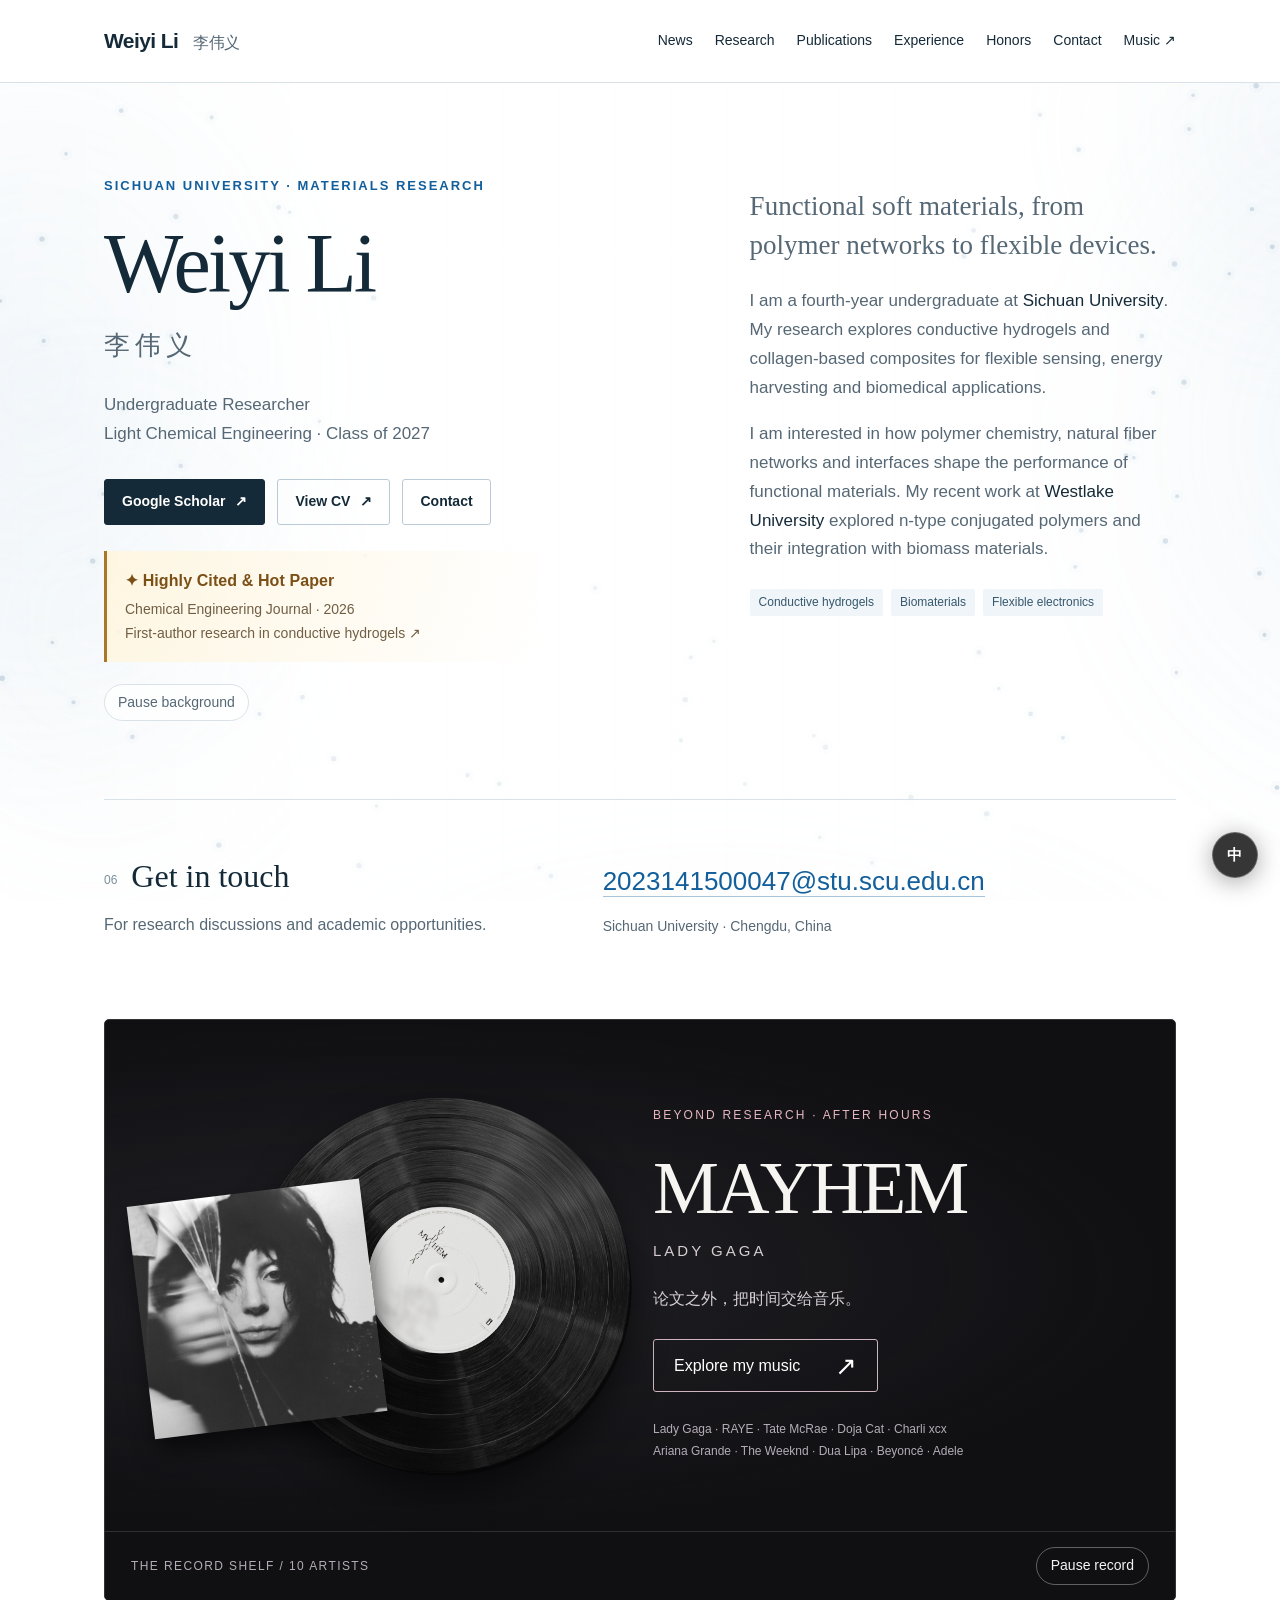
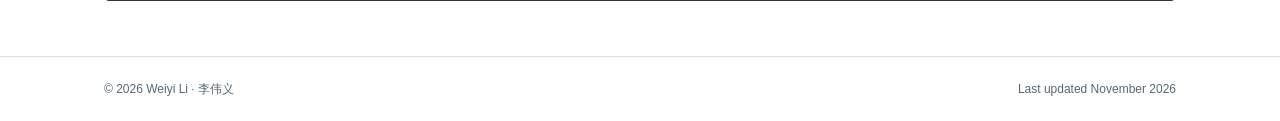
==== commit a4ac7def: "Add PAIAH paper image and update Scholar link" ====
--- a/index.html
+++ b/index.html
@@ -1,5 +1,5 @@
 <!doctype html>
-<html lang="en"><head><meta charset="utf-8"><meta name="viewport" content="width=device-width,initial-scale=1"><title>Weiyi Li | Materials Research</title><meta name="description" content="Weiyi Li is an undergraduate researcher at Sichuan University working on conductive hydrogels, collagen-based materials and conjugated polymers."><meta name="theme-color" content="#152a38"><link rel="stylesheet" href="style.css"></head><body data-view="home"><div class="academic-ambient" aria-hidden="true"><div class="gel-field"></div><div class="gel-field second"></div><canvas id="polymer-network"></canvas><div class="reading-veil"></div></div><a class="skip" href="#main">Skip to content</a><header class="topbar"><div class="wrap"><a class="wordmark" href="#">Weiyi Li <span>李伟义</span></a><nav aria-label="Main navigation"><a href="#news" data-view="news">News</a><a href="#research" data-view="research">Research</a><a href="#publications" data-view="publications">Publications</a><a href="#experience" data-view="experience">Experience</a><a href="#honors" data-view="honors">Honors</a><a href="#contact" data-view="contact">Contact</a><a href="music/index.html">Music ↗</a></nav></div></header><main id="main" class="wrap"><div class="hero"><div><p class="eyebrow">Sichuan University · Materials Research</p><h1>Weiyi Li<span lang="zh-CN">李伟义</span></h1><p class="role">Undergraduate Researcher<br>Light Chemical Engineering · Class of 2027</p><div class="links"><a class="button primary" href="https://scholar.google.com/citations?user=PTNazwgAAAAJ&amp;hl=en" target="_blank" rel="noopener noreferrer">Google Scholar <span aria-hidden="true">↗</span></a><a class="button" href="cv.pdf" target="_blank" rel="noopener">View CV <span aria-hidden="true">↗</span></a><a class="button" href="#contact">Contact</a></div><a class="hero-recognition" href="#cej-paper" data-view="publications"><span class="recognition-title">✦ Highly Cited & Hot Paper</span><span class="recognition-meta">Chemical Engineering Journal · 2026<br>First-author research in conductive hydrogels ↗</span></a><button type="button" id="background-motion" class="background-motion" aria-pressed="true">Pause background</button></div><div class="intro"><p class="lead">Functional soft materials, from polymer networks to flexible devices.</p><p>I am a fourth-year undergraduate at <strong>Sichuan University</strong>. My research explores conductive hydrogels and collagen-based composites for flexible sensing, energy harvesting and biomedical applications.</p><p>I am interested in how polymer chemistry, natural fiber networks and interfaces shape the performance of functional materials. My recent work at <strong>Westlake University</strong> explored n-type conjugated polymers and their integration with biomass materials.</p><div class="keywords"><span>Conductive hydrogels</span><span>Biomaterials</span><span>Flexible electronics</span></div></div></div><section id="news"><div class="section-head"><h2><span class="section-number">01</span>News &amp; milestones</h2><a href="cv.pdf" target="_blank" rel="noopener">View full CV ↗</a></div><p class="news-intro">Research, publications, experiences and a few milestones along the way.</p><ul class="news-list"><li class="news-item news-highlight"><div class="news-date">2026</div><div class="news-body"><span class="news-category">National award</span><h3><a href="#honors">First Prize · 15th Challenge Cup China College Students' Entrepreneurship Plan Competition ↗</a></h3><p>As a core member of the project "Smile Beyond Borders — Addressing Noma in Extreme Poverty Regions" (笑绽非凡——让"坏疽性口炎"不再困扰非洲极端贫困国家), led by West China School of Stomatology, Sichuan University, received the National First Prize at the 15th Challenge Cup China College Students' Entrepreneurship Plan Competition.</p></div></li><li class="news-item"><div class="news-date">October 2026</div><div class="news-body"><span class="news-category">Provincial award</span><h3><a href="#honors">Third Prize · 6th Sichuan Provincial College Student Materials Design Competition ↗</a></h3><p>Project "Percutaneous Bone-Collagen Pulse — Design, Fabrication and Self-Powered Multimodal Sensing of Collagen Fiber Network-Reinforced Deep Eutectic Solvent Conductive Hydrogel" (皮骨胶脉——胶原纤维网络增强低共熔溶剂导电水凝胶的设计制备与自供电多模态传感应用) received Third Prize at the 6th Sichuan Provincial College Student Materials Design Competition, under the supervision of Prof. Haibin Gu.</p></div></li><li class="news-item news-highlight"><div class="news-date">2026</div><div class="news-body"><span class="news-category">Research recognition</span><h3><a href="#cej-paper">First-author CEJ paper recognized as a Highly Cited & Hot Paper ↗</a></h3><p>Our work combines a collagen fiber network with a PDES-based conductive hydrogel for self-adhesion, anti-freezing performance, multimodal sensing and triboelectric energy harvesting.</p><p class="news-period">Research period: January 2025 – January 2026</p></div></li><li class="news-item"><div class="news-date">2026</div><div class="news-body"><span class="news-category">Honors</span><h3><a href="#honors">BYD Scholarship 比亚迪奖学金 ↗</a></h3><p>Sichuan University · 2026 · One of 18 recipients university-wide; sole recipient of the college</p></div></li><li class="news-item"><div class="news-date">2026</div><div class="news-body"><span class="news-category">Award</span><h3><a href="#honors">Gold Award ↗</a></h3><p>China International College Students' Innovation Competition · SCU round · 2026 · Project "齿道生根" (Youth Red Dream Journey track) · Team member</p></div></li><li class="news-item"><div class="news-date">2026</div><div class="news-body"><span class="news-category">Honors</span><h3><a href="#honors">Dawei Scholarship · 达威奖学金 ↗</a></h3><p>Received Sichuan University's Dawei Scholarship (¥8,000), awarded to two students in the grade.</p></div></li><li class="news-item"><div class="news-date">2026</div><div class="news-body"><span class="news-category">Honors</span><h3><a href="#honors">Shujinfeng Scholarship · 蜀锦峰奖学金 ↗</a></h3><p>Received Sichuan University's Shujinfeng Scholarship (¥10,000 plus a ¥4,000 meal &amp; accommodation subsidy).</p></div></li><li class="news-item"><div class="news-date">2026</div><div class="news-body"><span class="news-category">Honors</span><h3><a href="#honors">Nominated for the Baosteel Scholarship · 宝钢奖学金提名 ↗</a></h3><p>Nominated by the college — one nominee per college — to compete university-wide for the Baosteel Scholarship (¥10,000).</p></div></li><li class="news-item"><div class="news-date">July – August 2026</div><div class="news-body"><span class="news-category">Summer research</span><h3><a href="#experience">Completed the Westlake University summer research internship ↗</a></h3><p>Studied n-type PBFDO synthesis through oxidative polymerization and reduction doping, explored its integration with biomass materials, and gained introductory experience in MXene synthesis.</p><p class="news-period">Internship: July 13 – August 14, 2026</p></div></li><li class="news-item"><div class="news-date">17 – 28 Aug 2026</div><div class="news-body"><span class="news-category">Product R&amp;D internship</span><h3><a href="#experience">Sichuan Shujinfeng Technology Co., Ltd. ↗</a></h3><p>Worked on silicone ear-tip fit testing and user-experience data analysis, joined research visits to a power-battery production base and the Luzhou plant, and received an A rating for the internship.</p></div></li><li class="news-item"><div class="news-date">2026</div><div class="news-body"><span class="news-category">Publication</span><h3><a href="https://doi.org/10.1039/D6TB00545D" target="_blank" rel="noopener noreferrer">Collagen-network conductive hydrogels in Journal of Materials Chemistry B ↗</a></h3><p>Co-authored research on robust, multifunctional skin-collagen-reinforced conductive hydrogels for multimodal sensing and triboelectric nanogenerators.</p></div></li><li class="news-item"><div class="news-date">July 2026</div><div class="news-body"><span class="news-category">Award</span><h3><a href="#honors">Second Prize · SCU Intellectual Property Challenge ↗</a></h3><p>Received Second Prize in the sixth Sichuan University Intellectual Property Challenge, part of the university’s 2025–2026 Challenge Cup extracurricular academic and technological activities.</p></div></li><li class="news-item"><div class="news-date">2026</div><div class="news-body"><span class="news-category">Publication</span><h3><a href="https://doi.org/10.1016/j.apmt.2025.103052" target="_blank" rel="noopener noreferrer">Transparent sheepskin-derived materials in Applied Materials Today ↗</a></h3><p>Investigated transparent collagen-based materials using a zirconium-tanned fiber framework and in situ acrylate polymerization, with fluorescent carbon dots for light conversion.</p><p class="news-period">Research period: November 2023 – June 2025</p></div></li><li class="news-item"><div class="news-date">June 2025 – January 2026</div><div class="news-body"><span class="news-category">Publication</span><h3><a href="https://doi.org/10.1016/j.colsurfa.2026.142331" target="_blank" rel="noopener noreferrer">High-Strength, Transparent, Antibacterial, Anti-Freezing, Water-Retaining Ionic Conductive Hydrogel Reinforced by Tanned Collagen Fiber Network for Flexible Sensing and Triboelectric Nanogenerator Applications ↗</a></h3><p>Developed polyacrylamide/poly(itaconic acid) hydrogels reinforced by a tanned collagen fiber network for flexible sensing and triboelectric nanogenerators.</p><p><strong>Colloids and Surfaces A · 2026 · Volume 755 · Article 142331 · Published · Second author</strong></p></div></li><li class="news-item"><div class="news-date">January 2025 – January 2026</div><div class="news-body"><span class="news-category">Research project</span><h3>Gelatin-based conductive hydrogels for diabetic wound healing</h3><p>Designed a gelatin-based conductive hydrogel with dynamic imine and boronic ester crosslinking for glucose- and pH-responsive drug release, as part of a collaborative study on diabetic chronic wound healing.</p><p><strong>Manuscript in preparation</strong></p></div></li><li class="news-item"><div class="news-date">December 2025</div><div class="news-body"><span class="news-category">Student innovation project · Completed</span><h3>Lipoic acid microgels for osteoarthritis</h3><p class="project-original-title" lang="zh-CN">硫辛酸微凝胶的构筑及其在骨关节炎治疗中的应用研究</p><p>Explored injectable microgels designed for local retention, lubrication and degradation-controlled lipoic acid release to address inflammation and reactive oxygen species.</p><p class="project-programme">2025 college-level Student Innovation Training Programme · College of Biomedical Engineering, Sichuan University</p><p class="project-status">Project member · Completed with a Pass · December 2025</p><p class="news-period">Research period: September 2024 – September 2025</p></div></li><li class="news-item"><div class="news-date">December 2025</div><div class="news-body"><span class="news-category">Student innovation project · Completed</span><h3>Injectable collagen hydrogels for wound sensing and repair</h3><p class="project-original-title" lang="zh-CN">具有创面pH智能检测功能的抗菌抗氧化活性可注射胶原基水凝胶的研究</p><p>Investigated tea-derived carbon dots and a dialdehyde-chitosan/collagen network for pH-responsive fluorescence, antibacterial and antioxidant functions, and wound repair.</p><p class="project-programme">2025 university-level Student Innovation Training Programme · Sichuan University</p><p class="project-status">Project leader · Completed with a Pass · December 2025</p><p class="news-period">Research period: September 2024 – September 2025</p></div></li><li class="news-item"><div class="news-date">October 2025</div><div class="news-body"><span class="news-category">Honors</span><h3><a href="#honors">Outstanding Student &amp; Third-Class Scholarship ↗</a></h3><p>Received Sichuan University’s Outstanding Student recognition and comprehensive Third-Class Scholarship for the 2024–2025 academic year.</p></div></li><li class="news-item"><div class="news-date">December 2024 – September 2025</div><div class="news-body"><span class="news-category">CAS research project · Completed</span><h3>Amidoxime-functionalized carbon black for seawater uranium extraction</h3><p class="project-original-title" lang="zh-CN">海水提铀材料的研究</p><p>Investigated plasma-assisted grafting of amidoxime groups onto carbon black, uranium binding through nitrogen and oxygen coordination, and the material’s adsorption performance and reusability.</p><p class="project-programme">Science and Technology Innovation Programme (科创计划) · Hefei Institutes of Physical Science, Chinese Academy of Sciences</p><p class="project-status">Completed and passed expert assessment · September 19, 2025</p></div></li><li class="news-item"><div class="news-date">October 2024 – September 2025</div><div class="news-body"><span class="news-category">Research project · Award</span><h3><a href="#honors">Human-derived extracellular matrix for oral cancer postoperative repair ↗</a></h3><p>Contributed literature research, technical-route development involving microneedles, and visual communication. The team received a Silver Award in the Sichuan University round of the China International College Students’ Innovation Competition in August 2025.</p></div></li><li class="news-item"><div class="news-date">August 2024 – February 2025</div><div class="news-body"><span class="news-category">Practical experience</span><h3>Hangzhou Gandashi Education Technology Co., Ltd.</h3><p>Provided study-method guidance to high-school students, developed individual daily study plans, and communicated progress with students and parents.</p></div></li><li class="news-item"><div class="news-date">May 2024</div><div class="news-body"><span class="news-category">Award</span><h3>Outstanding Team Leader in a school practical activity</h3><p>Recognized for team leadership in a Sichuan University practical activity.</p></div></li><li class="news-item"><div class="news-date">September 2023</div><div class="news-body"><span class="news-category">Education</span><h3>Began undergraduate studies at Sichuan University</h3><p>Studying Light Chemical Engineering, with coursework in polymer chemistry, physical chemistry, chemical engineering and biomaterials.</p><p class="news-period">September 2023 – June 2027 (expected)</p></div></li></ul></section><section id="research"><div class="section-head"><h2><span class="section-number">02</span>Research interests</h2></div><div class="research-grid"><article class="research"><span class="kicker">Soft electronics</span><h3>Conductive hydrogels<br>&amp; flexible sensing</h3><p>Combining collagen fiber networks with conductive polymer systems to study mechanical performance, environmental stability, multimodal sensing and triboelectric energy harvesting.</p></article><article class="research"><span class="kicker">Biofunctional materials</span><h3>Dynamic networks<br>&amp; tissue repair</h3><p>Exploring gelatin- and collagen-based hydrogels, dynamic covalent crosslinking and responsive material systems for wound healing and biomedical applications.</p></article><article class="research"><span class="kicker">Polymer composites</span><h3>Conjugated polymers<br>&amp; biomass interfaces</h3><p>Investigating n-type PBFDO synthesis and its integration with collagen-based substrates, with an interest in processing, interfaces and electrical transport.</p></article></div></section><section id="publications"><div class="section-head"><h2><span class="section-number">03</span>Selected publications</h2><a href="https://scholar.google.com/citations?user=PTNazwgAAAAJ&amp;hl=en" target="_blank" rel="noopener noreferrer">All publications on Scholar ↗</a></div><article class="pub with-figure highly-cited" id="cej-paper"><div class="pub-year">2026</div><figure class="paper-figure"><a class="image-zoom " href="assets/dpamg-network.png" data-image="assets/dpamg-network.png" data-caption="Preparation and network design of DPAMG." aria-label="Enlarge: Preparation and network design of DPAMG."><img src="assets/dpamg-network.png" alt="Preparation and network design of DPAMG." loading="lazy" decoding="async" width="1022" height="717"><span class="zoom-mark" aria-hidden="true">＋</span></a><figcaption>Chemical Engineering Journal · Fig. 1</figcaption></figure><div><span class="highly-cited-badge">✦ Highly Cited & Hot Paper · 高被引 & 热点论文</span><h3><a href="https://doi.org/10.1016/j.cej.2026.173225" target="_blank" rel="noopener noreferrer">Self-adhesive, Anti-freezing, Multifunctional PDES-based Conductive Hydrogel Strengthened by Collagen Fiber Network for Multimodal Sensing and Triboelectric Nanogenerator</a></h3><p><strong>Weiyi Li</strong>, Jianxun Luo, Meijun Chen, Nianhua Dan, Haibin Gu</p><p class="venue">Chemical Engineering Journal · 2026 · Volume 529 · Article 173225 · Published · <span class="tag">First author</span></p><p>First-author work on a self-adhesive, anti-freezing conductive hydrogel strengthened by a collagen fiber network, for multimodal sensing and triboelectric nanogenerators.</p><a class="paper-link" href="https://doi.org/10.1016/j.cej.2026.173225" target="_blank" rel="noopener noreferrer">Read paper ↗</a></div></article><article class="pub" id="paiah-paper"><div class="pub-year">2026</div><div><h3><a href="https://doi.org/10.1016/j.colsurfa.2026.142331" target="_blank" rel="noopener noreferrer">High-Strength, Transparent, Antibacterial, Anti-Freezing, Water-Retaining Ionic Conductive Hydrogel Reinforced by Tanned Collagen Fiber Network for Flexible Sensing and Triboelectric Nanogenerator Applications</a></h3><p class="venue">Colloids and Surfaces A · 2026 · Volume 755 · Article 142331 · Published · <span class="tag">Second author</span></p><p>Developed polyacrylamide/poly(itaconic acid) hydrogels reinforced by a tanned collagen fiber network for flexible sensing and triboelectric nanogenerators.</p><a class="paper-link" href="https://doi.org/10.1016/j.colsurfa.2026.142331" target="_blank" rel="noopener noreferrer">Read paper ↗</a></div></article><article class="pub with-figure"><div class="pub-year">2026</div><figure class="paper-figure"><a class="image-zoom " href="assets/hydrogel-overview.png" data-image="assets/hydrogel-overview.png" data-caption="Collagen-network hydrogel for multimodal sensing and triboelectric energy harvesting." aria-label="Enlarge: Collagen-network hydrogel for multimodal sensing and triboelectric energy harvesting."><img src="assets/hydrogel-overview.png" alt="Collagen-network hydrogel for multimodal sensing and triboelectric energy harvesting." loading="lazy" decoding="async" width="1385" height="945"><span class="zoom-mark" aria-hidden="true">＋</span></a><figcaption>Graphical research overview</figcaption></figure><div><h3><a href="https://doi.org/10.1039/D6TB00545D" target="_blank" rel="noopener noreferrer">Highly robust skin collagen fiber network-reinforced multifunctional conductive hydrogel for multimodal sensing and TENG applications</a></h3><p>Fengming Gu, Meijun Chen, <strong>Weiyi Li</strong>, Haibin Gu</p><p class="venue">Journal of Materials Chemistry B</p><a class="paper-link" href="https://doi.org/10.1039/D6TB00545D" target="_blank" rel="noopener noreferrer">Read paper ↗</a></div></article><article class="pub with-figure"><div class="pub-year">2026</div><figure class="paper-figure"><a class="image-zoom " href="assets/light-conversion.png" data-image="assets/light-conversion.png" data-caption="Fluorescent transparent collagen-based materials." aria-label="Enlarge: Fluorescent transparent collagen-based materials."><img src="assets/light-conversion.png" alt="Fluorescent transparent collagen-based materials." loading="lazy" decoding="async" width="1388" height="932"><span class="zoom-mark" aria-hidden="true">＋</span></a><figcaption>Applied Materials Today · Fig. 7</figcaption></figure><div><h3><a href="https://www.sciencedirect.com/science/article/abs/pii/S235294072500469X" target="_blank" rel="noopener noreferrer">Transparent materials derived from sheepskin for light conversion application</a></h3><p>Xin Shi, Xin Wang, <strong>Weiyi Li</strong>, Meijun Chen, Nianhua Dan, Haibin Gu</p><p class="venue">Applied Materials Today · 48, 103052</p><a class="paper-link" href="https://doi.org/10.1016/j.apmt.2025.103052" target="_blank" rel="noopener noreferrer">Read paper ↗</a></div></article></section><section id="experience"><div class="section-head"><h2><span class="section-number">04</span>Education &amp; experience</h2></div><article class="experience-row"><div class="date">2023 — 2027 (expected)</div><div><h3>Sichuan University</h3><p class="position">B.Eng. in Light Chemical Engineering · Chengdu, China</p><p>Research in conductive hydrogels, collagen-based functional materials and flexible devices. Coursework includes polymer chemistry, physical chemistry, chemical engineering and biomaterials.</p></div></article><article class="experience-row with-certificate"><div class="date">13 Jul — 14 Aug 2026</div><div><h3>Westlake University</h3><p class="position">Summer Research Programme · Hangzhou, China</p><p>Studied n-type conjugated polymer PBFDO synthesis through oxidative polymerization and reduction doping, and explored applications combining PBFDO with biomass materials.</p></div><figure class="internship-photo"><a class="image-zoom " href="assets/westlake-certificate.jpg" data-image="assets/westlake-certificate.jpg" data-caption="Westlake University summer research internship certificate, July 13–August 14, 2026." aria-label="Enlarge: Westlake University summer research internship certificate, July 13–August 14, 2026."><img src="assets/westlake-certificate.jpg" alt="Westlake University summer research internship certificate, July 13–August 14, 2026." loading="lazy" decoding="async" width="1279" height="1706"><span class="zoom-mark" aria-hidden="true">＋</span></a><figcaption>Summer research · 2026</figcaption></figure></article><article class="experience-row"><div class="date">17 – 28 Aug 2026</div><div><h3>Sichuan Shujinfeng Technology Co., Ltd.</h3><p class="position">Product R&amp;D Intern · Chengdu, China</p><p>Worked on silicone ear-tip fit testing and user-experience data analysis, joined research visits to a power-battery production base and the Luzhou plant, and received an A rating for the internship.</p></div></article><article class="experience-row"><div class="date">2024 — 2025</div><div><h3>Research projects &amp; recognition</h3><p class="position">Sichuan University</p><p>Additional project experience in seawater uranium extraction and lipoic acid microgels. Recipient of the university's Third-Class Scholarship and Outstanding Student recognition for 2024–2025.</p></div></article></section><section id="honors"><div class="section-head"><h2><span class="section-number">05</span>Honors &amp; awards</h2></div><div class="honors-grid"><figure class="award"><figcaption><span class="award-date">2026</span><h3>BYD Scholarship <span lang="zh-CN">比亚迪奖学金</span></h3><p>Sichuan University · 2026 · One of 18 recipients university-wide; sole recipient of the college</p></figcaption></figure><figure class="award"><figcaption><span class="award-date">2026</span><h3>Gold Award</h3><p>China International College Students' Innovation Competition · SCU round · 2026 · Project "齿道生根" (Youth Red Dream Journey track) · Team member</p></figcaption></figure><figure class="award"><figcaption><span class="award-date">2026</span><h3>National First Prize</h3><p>15th Challenge Cup · China College Students’ Entrepreneurship Plan Competition</p></figcaption></figure><figure class="award"><figcaption><span class="award-date">2026</span><h3>Third Prize</h3><p>6th Sichuan Provincial College Student Materials Design Competition</p></figcaption></figure><figure class="award"><figcaption><span class="award-date">2025–2026</span><h3>Dawei Scholarship <span lang="zh-CN">达威奖学金</span></h3><p>Sichuan University · ¥8,000 · One of two recipients in the grade</p></figcaption></figure><figure class="award"><figcaption><span class="award-date">2025–2026</span><h3>Shujinfeng Scholarship <span lang="zh-CN">蜀锦峰奖学金</span></h3><p>Sichuan University · ¥10,000 + ¥4,000 meal &amp; accommodation subsidy</p></figcaption></figure><figure class="award"><figcaption><span class="award-date">2026</span><h3>Baosteel Scholarship Nominee <span lang="zh-CN">宝钢奖学金提名</span></h3><p>Nominated by the college — one nominee per college · ¥10,000</p></figcaption></figure><figure class="award"><figcaption><span class="award-date">2026</span><h3>Second Prize</h3><p>SCU Intellectual Property Challenge</p></figcaption></figure><figure class="award"><figcaption><span class="award-date">2025</span><h3>Silver Award</h3><p>China International College Students’ Innovation Competition · SCU round</p></figcaption></figure><figure class="award"><figcaption><span class="award-date">2024–2025</span><h3>Outstanding Student</h3><p>Sichuan University</p></figcaption></figure><figure class="award"><figcaption><span class="award-date">2024–2025</span><h3>Third-Class Scholarship</h3><p>Sichuan University · Comprehensive Scholarship</p></figcaption></figure></div></section><section class="contact" id="contact"><div><h2><span class="section-number">06</span>Get in touch</h2><p>For research discussions and academic opportunities.</p></div><div class="contact-right"><a class="email" href="mailto:2023141500047@stu.scu.edu.cn">2023141500047@stu.scu.edu.cn</a><p>Sichuan University · Chengdu, China</p></div></section><div class="music-invitation">
+<html lang="en"><head><meta charset="utf-8"><meta name="viewport" content="width=device-width,initial-scale=1"><title>Weiyi Li | Materials Research</title><meta name="description" content="Weiyi Li is an undergraduate researcher at Sichuan University working on conductive hydrogels, collagen-based materials and conjugated polymers."><meta name="theme-color" content="#152a38"><link rel="stylesheet" href="style.css"></head><body data-view="home"><div class="academic-ambient" aria-hidden="true"><div class="gel-field"></div><div class="gel-field second"></div><canvas id="polymer-network"></canvas><div class="reading-veil"></div></div><a class="skip" href="#main">Skip to content</a><header class="topbar"><div class="wrap"><a class="wordmark" href="#">Weiyi Li <span>李伟义</span></a><nav aria-label="Main navigation"><a href="#news" data-view="news">News</a><a href="#research" data-view="research">Research</a><a href="#publications" data-view="publications">Publications</a><a href="#experience" data-view="experience">Experience</a><a href="#honors" data-view="honors">Honors</a><a href="#contact" data-view="contact">Contact</a><a href="music/index.html">Music ↗</a></nav></div></header><main id="main" class="wrap"><div class="hero"><div><p class="eyebrow">Sichuan University · Materials Research</p><h1>Weiyi Li<span lang="zh-CN">李伟义</span></h1><p class="role">Undergraduate Researcher<br>Light Chemical Engineering · Class of 2027</p><div class="links"><a class="button primary" href="https://scholar.google.com/citations?hl=en&amp;user=PTNazwgAAAAJ" target="_blank" rel="noopener noreferrer">Google Scholar <span aria-hidden="true">↗</span></a><a class="button" href="cv.pdf" target="_blank" rel="noopener">View CV <span aria-hidden="true">↗</span></a><a class="button" href="#contact">Contact</a></div><a class="hero-recognition" href="#cej-paper" data-view="publications"><span class="recognition-title">✦ Highly Cited & Hot Paper</span><span class="recognition-meta">Chemical Engineering Journal · 2026<br>First-author research in conductive hydrogels ↗</span></a><button type="button" id="background-motion" class="background-motion" aria-pressed="true">Pause background</button></div><div class="intro"><p class="lead">Functional soft materials, from polymer networks to flexible devices.</p><p>I am a fourth-year undergraduate at <strong>Sichuan University</strong>. My research explores conductive hydrogels and collagen-based composites for flexible sensing, energy harvesting and biomedical applications.</p><p>I am interested in how polymer chemistry, natural fiber networks and interfaces shape the performance of functional materials. My recent work at <strong>Westlake University</strong> explored n-type conjugated polymers and their integration with biomass materials.</p><div class="keywords"><span>Conductive hydrogels</span><span>Biomaterials</span><span>Flexible electronics</span></div></div></div><section id="news"><div class="section-head"><h2><span class="section-number">01</span>News &amp; milestones</h2><a href="cv.pdf" target="_blank" rel="noopener">View full CV ↗</a></div><p class="news-intro">Research, publications, experiences and a few milestones along the way.</p><ul class="news-list"><li class="news-item news-highlight"><div class="news-date">2026</div><div class="news-body"><span class="news-category">National award</span><h3><a href="#honors">First Prize · 15th Challenge Cup China College Students' Entrepreneurship Plan Competition ↗</a></h3><p>As a core member of the project "Smile Beyond Borders — Addressing Noma in Extreme Poverty Regions" (笑绽非凡——让"坏疽性口炎"不再困扰非洲极端贫困国家), led by West China School of Stomatology, Sichuan University, received the National First Prize at the 15th Challenge Cup China College Students' Entrepreneurship Plan Competition.</p></div></li><li class="news-item"><div class="news-date">October 2026</div><div class="news-body"><span class="news-category">Provincial award</span><h3><a href="#honors">Third Prize · 6th Sichuan Provincial College Student Materials Design Competition ↗</a></h3><p>Project "Percutaneous Bone-Collagen Pulse — Design, Fabrication and Self-Powered Multimodal Sensing of Collagen Fiber Network-Reinforced Deep Eutectic Solvent Conductive Hydrogel" (皮骨胶脉——胶原纤维网络增强低共熔溶剂导电水凝胶的设计制备与自供电多模态传感应用) received Third Prize at the 6th Sichuan Provincial College Student Materials Design Competition, under the supervision of Prof. Haibin Gu.</p></div></li><li class="news-item news-highlight"><div class="news-date">2026</div><div class="news-body"><span class="news-category">Research recognition</span><h3><a href="#cej-paper">First-author CEJ paper recognized as a Highly Cited & Hot Paper ↗</a></h3><p>Our work combines a collagen fiber network with a PDES-based conductive hydrogel for self-adhesion, anti-freezing performance, multimodal sensing and triboelectric energy harvesting.</p><p class="news-period">Research period: January 2025 – January 2026</p></div></li><li class="news-item"><div class="news-date">2026</div><div class="news-body"><span class="news-category">Honors</span><h3><a href="#honors">BYD Scholarship 比亚迪奖学金 ↗</a></h3><p>Sichuan University · 2026 · One of 18 recipients university-wide; sole recipient of the college</p></div></li><li class="news-item"><div class="news-date">2026</div><div class="news-body"><span class="news-category">Award</span><h3><a href="#honors">Gold Award ↗</a></h3><p>China International College Students' Innovation Competition · SCU round · 2026 · Project "齿道生根" (Youth Red Dream Journey track) · Team member</p></div></li><li class="news-item"><div class="news-date">2026</div><div class="news-body"><span class="news-category">Honors</span><h3><a href="#honors">Dawei Scholarship · 达威奖学金 ↗</a></h3><p>Received Sichuan University's Dawei Scholarship (¥8,000), awarded to two students in the grade.</p></div></li><li class="news-item"><div class="news-date">2026</div><div class="news-body"><span class="news-category">Honors</span><h3><a href="#honors">Shujinfeng Scholarship · 蜀锦峰奖学金 ↗</a></h3><p>Received Sichuan University's Shujinfeng Scholarship (¥10,000 plus a ¥4,000 meal &amp; accommodation subsidy).</p></div></li><li class="news-item"><div class="news-date">2026</div><div class="news-body"><span class="news-category">Honors</span><h3><a href="#honors">Nominated for the Baosteel Scholarship · 宝钢奖学金提名 ↗</a></h3><p>Nominated by the college — one nominee per college — to compete university-wide for the Baosteel Scholarship (¥10,000).</p></div></li><li class="news-item"><div class="news-date">July – August 2026</div><div class="news-body"><span class="news-category">Summer research</span><h3><a href="#experience">Completed the Westlake University summer research internship ↗</a></h3><p>Studied n-type PBFDO synthesis through oxidative polymerization and reduction doping, explored its integration with biomass materials, and gained introductory experience in MXene synthesis.</p><p class="news-period">Internship: July 13 – August 14, 2026</p></div></li><li class="news-item"><div class="news-date">17 – 28 Aug 2026</div><div class="news-body"><span class="news-category">Product R&amp;D internship</span><h3><a href="#experience">Sichuan Shujinfeng Technology Co., Ltd. ↗</a></h3><p>Worked on silicone ear-tip fit testing and user-experience data analysis, joined research visits to a power-battery production base and the Luzhou plant, and received an A rating for the internship.</p></div></li><li class="news-item"><div class="news-date">2026</div><div class="news-body"><span class="news-category">Publication</span><h3><a href="https://doi.org/10.1039/D6TB00545D" target="_blank" rel="noopener noreferrer">Collagen-network conductive hydrogels in Journal of Materials Chemistry B ↗</a></h3><p>Co-authored research on robust, multifunctional skin-collagen-reinforced conductive hydrogels for multimodal sensing and triboelectric nanogenerators.</p></div></li><li class="news-item"><div class="news-date">July 2026</div><div class="news-body"><span class="news-category">Award</span><h3><a href="#honors">Second Prize · SCU Intellectual Property Challenge ↗</a></h3><p>Received Second Prize in the sixth Sichuan University Intellectual Property Challenge, part of the university’s 2025–2026 Challenge Cup extracurricular academic and technological activities.</p></div></li><li class="news-item"><div class="news-date">2026</div><div class="news-body"><span class="news-category">Publication</span><h3><a href="https://doi.org/10.1016/j.apmt.2025.103052" target="_blank" rel="noopener noreferrer">Transparent sheepskin-derived materials in Applied Materials Today ↗</a></h3><p>Investigated transparent collagen-based materials using a zirconium-tanned fiber framework and in situ acrylate polymerization, with fluorescent carbon dots for light conversion.</p><p class="news-period">Research period: November 2023 – June 2025</p></div></li><li class="news-item"><div class="news-date">June 2025 – January 2026</div><div class="news-body"><span class="news-category">Publication</span><h3><a href="https://doi.org/10.1016/j.colsurfa.2026.142331" target="_blank" rel="noopener noreferrer">High-Strength, Transparent, Antibacterial, Anti-Freezing, Water-Retaining Ionic Conductive Hydrogel Reinforced by Tanned Collagen Fiber Network for Flexible Sensing and Triboelectric Nanogenerator Applications ↗</a></h3><p>Developed polyacrylamide/poly(itaconic acid) hydrogels reinforced by a tanned collagen fiber network for flexible sensing and triboelectric nanogenerators.</p><p><strong>Colloids and Surfaces A · 2026 · Volume 755 · Article 142331 · Published · Second author</strong></p></div></li><li class="news-item"><div class="news-date">January 2025 – January 2026</div><div class="news-body"><span class="news-category">Research project</span><h3>Gelatin-based conductive hydrogels for diabetic wound healing</h3><p>Designed a gelatin-based conductive hydrogel with dynamic imine and boronic ester crosslinking for glucose- and pH-responsive drug release, as part of a collaborative study on diabetic chronic wound healing.</p><p><strong>Manuscript in preparation</strong></p></div></li><li class="news-item"><div class="news-date">December 2025</div><div class="news-body"><span class="news-category">Student innovation project · Completed</span><h3>Lipoic acid microgels for osteoarthritis</h3><p class="project-original-title" lang="zh-CN">硫辛酸微凝胶的构筑及其在骨关节炎治疗中的应用研究</p><p>Explored injectable microgels designed for local retention, lubrication and degradation-controlled lipoic acid release to address inflammation and reactive oxygen species.</p><p class="project-programme">2025 college-level Student Innovation Training Programme · College of Biomedical Engineering, Sichuan University</p><p class="project-status">Project member · Completed with a Pass · December 2025</p><p class="news-period">Research period: September 2024 – September 2025</p></div></li><li class="news-item"><div class="news-date">December 2025</div><div class="news-body"><span class="news-category">Student innovation project · Completed</span><h3>Injectable collagen hydrogels for wound sensing and repair</h3><p class="project-original-title" lang="zh-CN">具有创面pH智能检测功能的抗菌抗氧化活性可注射胶原基水凝胶的研究</p><p>Investigated tea-derived carbon dots and a dialdehyde-chitosan/collagen network for pH-responsive fluorescence, antibacterial and antioxidant functions, and wound repair.</p><p class="project-programme">2025 university-level Student Innovation Training Programme · Sichuan University</p><p class="project-status">Project leader · Completed with a Pass · December 2025</p><p class="news-period">Research period: September 2024 – September 2025</p></div></li><li class="news-item"><div class="news-date">October 2025</div><div class="news-body"><span class="news-category">Honors</span><h3><a href="#honors">Outstanding Student &amp; Third-Class Scholarship ↗</a></h3><p>Received Sichuan University’s Outstanding Student recognition and comprehensive Third-Class Scholarship for the 2024–2025 academic year.</p></div></li><li class="news-item"><div class="news-date">December 2024 – September 2025</div><div class="news-body"><span class="news-category">CAS research project · Completed</span><h3>Amidoxime-functionalized carbon black for seawater uranium extraction</h3><p class="project-original-title" lang="zh-CN">海水提铀材料的研究</p><p>Investigated plasma-assisted grafting of amidoxime groups onto carbon black, uranium binding through nitrogen and oxygen coordination, and the material’s adsorption performance and reusability.</p><p class="project-programme">Science and Technology Innovation Programme (科创计划) · Hefei Institutes of Physical Science, Chinese Academy of Sciences</p><p class="project-status">Completed and passed expert assessment · September 19, 2025</p></div></li><li class="news-item"><div class="news-date">October 2024 – September 2025</div><div class="news-body"><span class="news-category">Research project · Award</span><h3><a href="#honors">Human-derived extracellular matrix for oral cancer postoperative repair ↗</a></h3><p>Contributed literature research, technical-route development involving microneedles, and visual communication. The team received a Silver Award in the Sichuan University round of the China International College Students’ Innovation Competition in August 2025.</p></div></li><li class="news-item"><div class="news-date">August 2024 – February 2025</div><div class="news-body"><span class="news-category">Practical experience</span><h3>Hangzhou Gandashi Education Technology Co., Ltd.</h3><p>Provided study-method guidance to high-school students, developed individual daily study plans, and communicated progress with students and parents.</p></div></li><li class="news-item"><div class="news-date">May 2024</div><div class="news-body"><span class="news-category">Award</span><h3>Outstanding Team Leader in a school practical activity</h3><p>Recognized for team leadership in a Sichuan University practical activity.</p></div></li><li class="news-item"><div class="news-date">September 2023</div><div class="news-body"><span class="news-category">Education</span><h3>Began undergraduate studies at Sichuan University</h3><p>Studying Light Chemical Engineering, with coursework in polymer chemistry, physical chemistry, chemical engineering and biomaterials.</p><p class="news-period">September 2023 – June 2027 (expected)</p></div></li></ul></section><section id="research"><div class="section-head"><h2><span class="section-number">02</span>Research interests</h2></div><div class="research-grid"><article class="research"><span class="kicker">Soft electronics</span><h3>Conductive hydrogels<br>&amp; flexible sensing</h3><p>Combining collagen fiber networks with conductive polymer systems to study mechanical performance, environmental stability, multimodal sensing and triboelectric energy harvesting.</p></article><article class="research"><span class="kicker">Biofunctional materials</span><h3>Dynamic networks<br>&amp; tissue repair</h3><p>Exploring gelatin- and collagen-based hydrogels, dynamic covalent crosslinking and responsive material systems for wound healing and biomedical applications.</p></article><article class="research"><span class="kicker">Polymer composites</span><h3>Conjugated polymers<br>&amp; biomass interfaces</h3><p>Investigating n-type PBFDO synthesis and its integration with collagen-based substrates, with an interest in processing, interfaces and electrical transport.</p></article></div></section><section id="publications"><div class="section-head"><h2><span class="section-number">03</span>Selected publications</h2><a href="https://scholar.google.com/citations?hl=en&amp;user=PTNazwgAAAAJ" target="_blank" rel="noopener noreferrer">All publications on Scholar ↗</a></div><article class="pub with-figure highly-cited" id="cej-paper"><div class="pub-year">2026</div><figure class="paper-figure"><a class="image-zoom " href="assets/dpamg-network.png" data-image="assets/dpamg-network.png" data-caption="Preparation and network design of DPAMG." aria-label="Enlarge: Preparation and network design of DPAMG."><img src="assets/dpamg-network.png" alt="Preparation and network design of DPAMG." loading="lazy" decoding="async" width="1022" height="717"><span class="zoom-mark" aria-hidden="true">＋</span></a><figcaption>Chemical Engineering Journal · Fig. 1</figcaption></figure><div><span class="highly-cited-badge">✦ Highly Cited & Hot Paper · 高被引 & 热点论文</span><h3><a href="https://doi.org/10.1016/j.cej.2026.173225" target="_blank" rel="noopener noreferrer">Self-adhesive, Anti-freezing, Multifunctional PDES-based Conductive Hydrogel Strengthened by Collagen Fiber Network for Multimodal Sensing and Triboelectric Nanogenerator</a></h3><p><strong>Weiyi Li</strong>, Jianxun Luo, Meijun Chen, Nianhua Dan, Haibin Gu</p><p class="venue">Chemical Engineering Journal · 2026 · Volume 529 · Article 173225 · Published · <span class="tag">First author</span></p><p>First-author work on a self-adhesive, anti-freezing conductive hydrogel strengthened by a collagen fiber network, for multimodal sensing and triboelectric nanogenerators.</p><a class="paper-link" href="https://doi.org/10.1016/j.cej.2026.173225" target="_blank" rel="noopener noreferrer">Read paper ↗</a></div></article><article class="pub with-figure" id="paiah-paper"><div class="pub-year">2026</div><figure class="paper-figure"><a class="image-zoom " href="assets/paiah-graphical-abstract.png" data-image="assets/paiah-graphical-abstract.png" data-caption="PAIAH conductive hydrogel: preparation, multifunctional properties and sensing applications." aria-label="Enlarge: PAIAH conductive hydrogel: preparation, multifunctional properties and sensing applications."><img src="assets/paiah-graphical-abstract.png" alt="PAIAH conductive hydrogel: preparation, multifunctional properties and sensing applications." loading="lazy" decoding="async" width="1233" height="886"><span class="zoom-mark" aria-hidden="true">＋</span></a><figcaption>Colloids and Surfaces A · Graphical abstract</figcaption></figure><div><h3><a href="https://doi.org/10.1016/j.colsurfa.2026.142331" target="_blank" rel="noopener noreferrer">High-Strength, Transparent, Antibacterial, Anti-Freezing, Water-Retaining Ionic Conductive Hydrogel Reinforced by Tanned Collagen Fiber Network for Flexible Sensing and Triboelectric Nanogenerator Applications</a></h3><p class="venue">Colloids and Surfaces A · 2026 · Volume 755 · Article 142331 · Published · <span class="tag">Second author</span></p><p>Developed polyacrylamide/poly(itaconic acid) hydrogels reinforced by a tanned collagen fiber network for flexible sensing and triboelectric nanogenerators.</p><a class="paper-link" href="https://doi.org/10.1016/j.colsurfa.2026.142331" target="_blank" rel="noopener noreferrer">Read paper ↗</a></div></article><article class="pub with-figure"><div class="pub-year">2026</div><figure class="paper-figure"><a class="image-zoom " href="assets/hydrogel-overview.png" data-image="assets/hydrogel-overview.png" data-caption="Collagen-network hydrogel for multimodal sensing and triboelectric energy harvesting." aria-label="Enlarge: Collagen-network hydrogel for multimodal sensing and triboelectric energy harvesting."><img src="assets/hydrogel-overview.png" alt="Collagen-network hydrogel for multimodal sensing and triboelectric energy harvesting." loading="lazy" decoding="async" width="1385" height="945"><span class="zoom-mark" aria-hidden="true">＋</span></a><figcaption>Graphical research overview</figcaption></figure><div><h3><a href="https://doi.org/10.1039/D6TB00545D" target="_blank" rel="noopener noreferrer">Highly robust skin collagen fiber network-reinforced multifunctional conductive hydrogel for multimodal sensing and TENG applications</a></h3><p>Fengming Gu, Meijun Chen, <strong>Weiyi Li</strong>, Haibin Gu</p><p class="venue">Journal of Materials Chemistry B</p><a class="paper-link" href="https://doi.org/10.1039/D6TB00545D" target="_blank" rel="noopener noreferrer">Read paper ↗</a></div></article><article class="pub with-figure"><div class="pub-year">2026</div><figure class="paper-figure"><a class="image-zoom " href="assets/light-conversion.png" data-image="assets/light-conversion.png" data-caption="Fluorescent transparent collagen-based materials." aria-label="Enlarge: Fluorescent transparent collagen-based materials."><img src="assets/light-conversion.png" alt="Fluorescent transparent collagen-based materials." loading="lazy" decoding="async" width="1388" height="932"><span class="zoom-mark" aria-hidden="true">＋</span></a><figcaption>Applied Materials Today · Fig. 7</figcaption></figure><div><h3><a href="https://www.sciencedirect.com/science/article/abs/pii/S235294072500469X" target="_blank" rel="noopener noreferrer">Transparent materials derived from sheepskin for light conversion application</a></h3><p>Xin Shi, Xin Wang, <strong>Weiyi Li</strong>, Meijun Chen, Nianhua Dan, Haibin Gu</p><p class="venue">Applied Materials Today · 48, 103052</p><a class="paper-link" href="https://doi.org/10.1016/j.apmt.2025.103052" target="_blank" rel="noopener noreferrer">Read paper ↗</a></div></article></section><section id="experience"><div class="section-head"><h2><span class="section-number">04</span>Education &amp; experience</h2></div><article class="experience-row"><div class="date">2023 — 2027 (expected)</div><div><h3>Sichuan University</h3><p class="position">B.Eng. in Light Chemical Engineering · Chengdu, China</p><p>Research in conductive hydrogels, collagen-based functional materials and flexible devices. Coursework includes polymer chemistry, physical chemistry, chemical engineering and biomaterials.</p></div></article><article class="experience-row with-certificate"><div class="date">13 Jul — 14 Aug 2026</div><div><h3>Westlake University</h3><p class="position">Summer Research Programme · Hangzhou, China</p><p>Studied n-type conjugated polymer PBFDO synthesis through oxidative polymerization and reduction doping, and explored applications combining PBFDO with biomass materials.</p></div><figure class="internship-photo"><a class="image-zoom " href="assets/westlake-certificate.jpg" data-image="assets/westlake-certificate.jpg" data-caption="Westlake University summer research internship certificate, July 13–August 14, 2026." aria-label="Enlarge: Westlake University summer research internship certificate, July 13–August 14, 2026."><img src="assets/westlake-certificate.jpg" alt="Westlake University summer research internship certificate, July 13–August 14, 2026." loading="lazy" decoding="async" width="1279" height="1706"><span class="zoom-mark" aria-hidden="true">＋</span></a><figcaption>Summer research · 2026</figcaption></figure></article><article class="experience-row"><div class="date">17 – 28 Aug 2026</div><div><h3>Sichuan Shujinfeng Technology Co., Ltd.</h3><p class="position">Product R&amp;D Intern · Chengdu, China</p><p>Worked on silicone ear-tip fit testing and user-experience data analysis, joined research visits to a power-battery production base and the Luzhou plant, and received an A rating for the internship.</p></div></article><article class="experience-row"><div class="date">2024 — 2025</div><div><h3>Research projects &amp; recognition</h3><p class="position">Sichuan University</p><p>Additional project experience in seawater uranium extraction and lipoic acid microgels. Recipient of the university's Third-Class Scholarship and Outstanding Student recognition for 2024–2025.</p></div></article></section><section id="honors"><div class="section-head"><h2><span class="section-number">05</span>Honors &amp; awards</h2></div><div class="honors-grid"><figure class="award"><figcaption><span class="award-date">2026</span><h3>BYD Scholarship <span lang="zh-CN">比亚迪奖学金</span></h3><p>Sichuan University · 2026 · One of 18 recipients university-wide; sole recipient of the college</p></figcaption></figure><figure class="award"><figcaption><span class="award-date">2026</span><h3>Gold Award</h3><p>China International College Students' Innovation Competition · SCU round · 2026 · Project "齿道生根" (Youth Red Dream Journey track) · Team member</p></figcaption></figure><figure class="award"><figcaption><span class="award-date">2026</span><h3>National First Prize</h3><p>15th Challenge Cup · China College Students’ Entrepreneurship Plan Competition</p></figcaption></figure><figure class="award"><figcaption><span class="award-date">2026</span><h3>Third Prize</h3><p>6th Sichuan Provincial College Student Materials Design Competition</p></figcaption></figure><figure class="award"><figcaption><span class="award-date">2025–2026</span><h3>Dawei Scholarship <span lang="zh-CN">达威奖学金</span></h3><p>Sichuan University · ¥8,000 · One of two recipients in the grade</p></figcaption></figure><figure class="award"><figcaption><span class="award-date">2025–2026</span><h3>Shujinfeng Scholarship <span lang="zh-CN">蜀锦峰奖学金</span></h3><p>Sichuan University · ¥10,000 + ¥4,000 meal &amp; accommodation subsidy</p></figcaption></figure><figure class="award"><figcaption><span class="award-date">2026</span><h3>Baosteel Scholarship Nominee <span lang="zh-CN">宝钢奖学金提名</span></h3><p>Nominated by the college — one nominee per college · ¥10,000</p></figcaption></figure><figure class="award"><figcaption><span class="award-date">2026</span><h3>Second Prize</h3><p>SCU Intellectual Property Challenge</p></figcaption></figure><figure class="award"><figcaption><span class="award-date">2025</span><h3>Silver Award</h3><p>China International College Students’ Innovation Competition · SCU round</p></figcaption></figure><figure class="award"><figcaption><span class="award-date">2024–2025</span><h3>Outstanding Student</h3><p>Sichuan University</p></figcaption></figure><figure class="award"><figcaption><span class="award-date">2024–2025</span><h3>Third-Class Scholarship</h3><p>Sichuan University · Comprehensive Scholarship</p></figcaption></figure></div></section><section class="contact" id="contact"><div><h2><span class="section-number">06</span>Get in touch</h2><p>For research discussions and academic opportunities.</p></div><div class="contact-right"><a class="email" href="mailto:2023141500047@stu.scu.edu.cn">2023141500047@stu.scu.edu.cn</a><p>Sichuan University · Chengdu, China</p></div></section><div class="music-invitation">
 <a id="after-hours-entry" class="after-hours-entry mayhem-entry" href="music/index.html" aria-label="Enter After Hours, my music collection">
 <div class="record-display" aria-hidden="true"><img class="mayhem-sleeve" src="music/assets/1837310866.jpg" alt="" width="600" height="600" loading="lazy"><div class="record-window"><img class="mayhem-vinyl" src="music/assets/mayhem-vinyl.png" alt="" loading="lazy"></div></div>
 <div class="mayhem-copy"><span class="music-eyebrow">BEYOND RESEARCH · AFTER HOURS</span><h2>MAYHEM<span>Lady Gaga</span></h2><p lang="zh-CN">论文之外，把时间交给音乐。</p><span class="music-invitation-link">Explore my music <span aria-hidden="true">↗</span></span><p class="music-lineup">Lady Gaga · RAYE · Tate McRae · Doja Cat · Charli xcx<br>Ariana Grande · The Weeknd · Dua Lipa · Beyoncé · Adele</p></div></a>
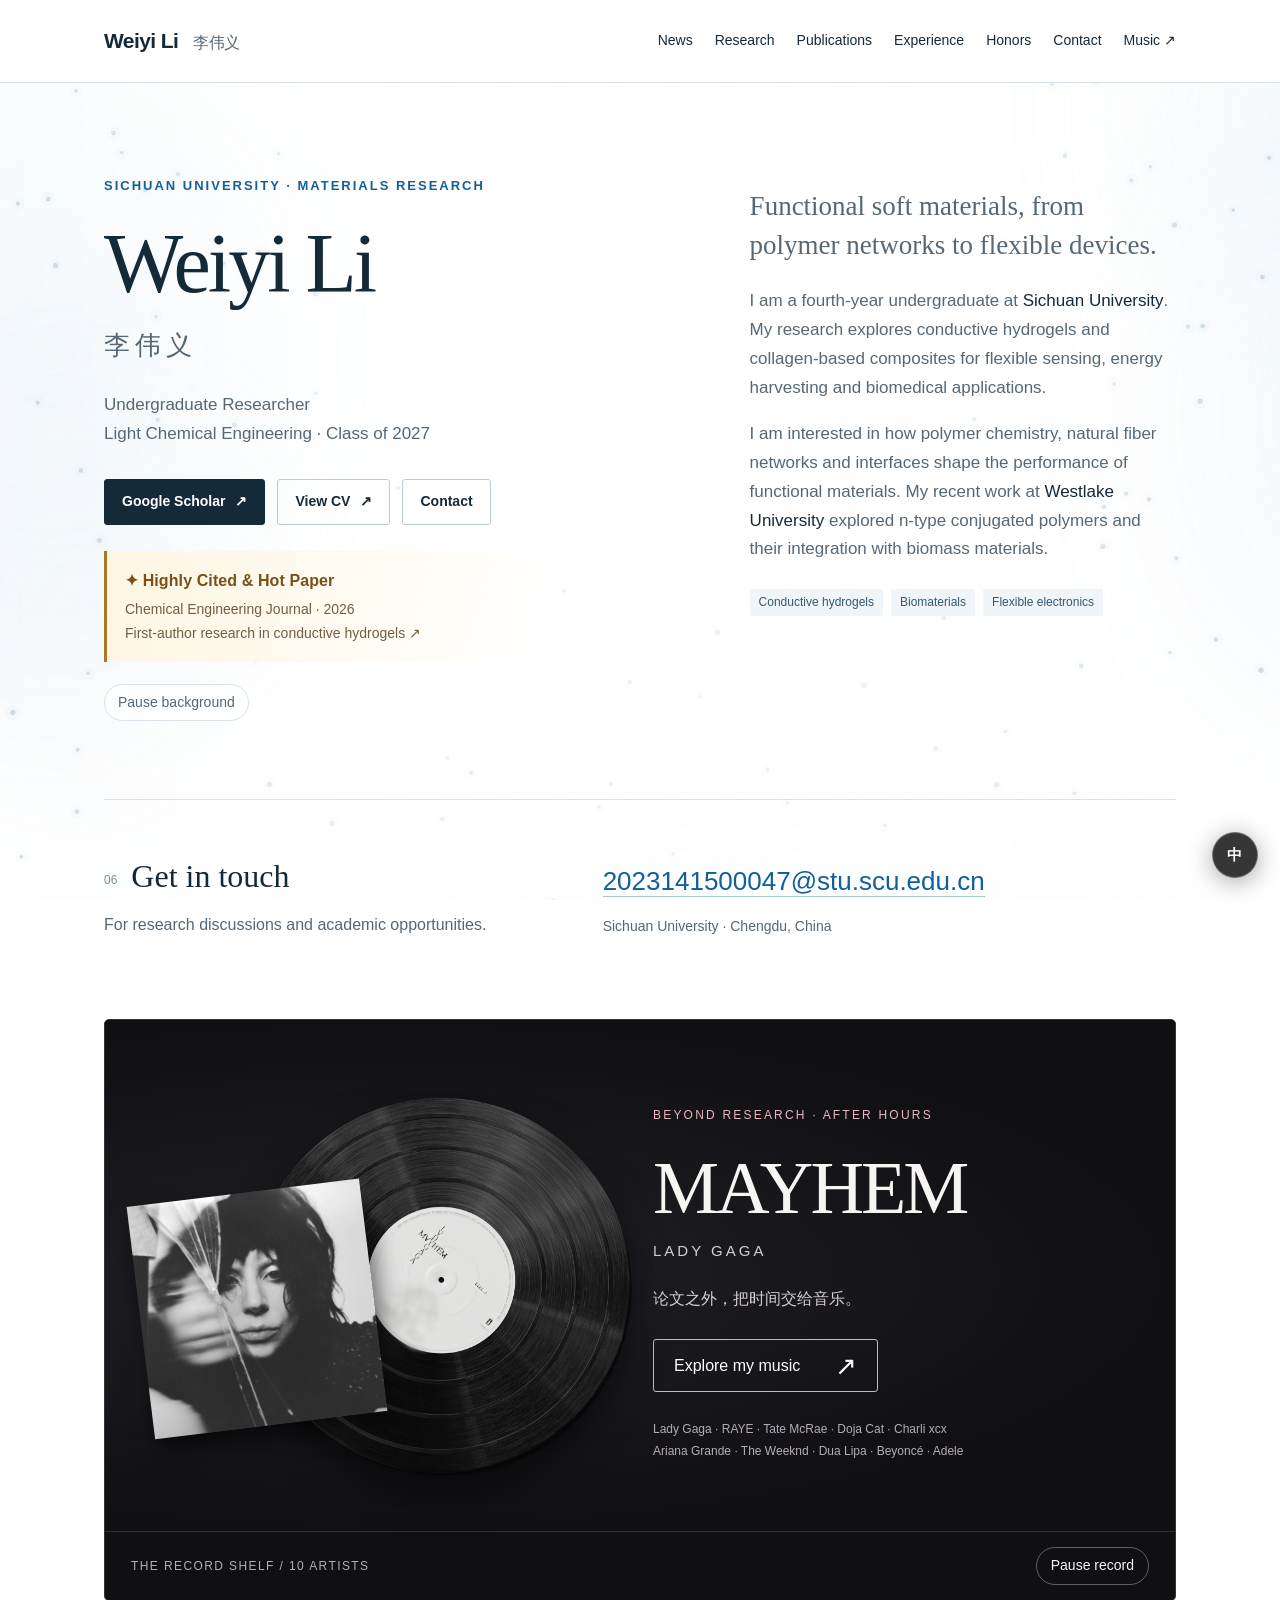
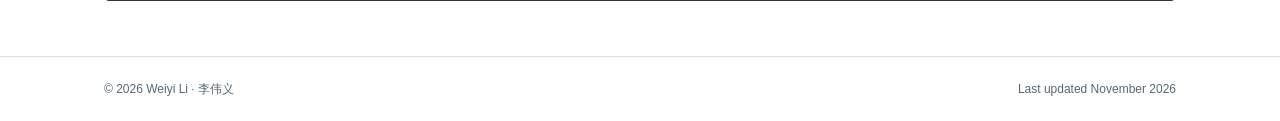
==== commit 6cd35559: "Separate English and Chinese honors sections" ====
--- a/index.html
+++ b/index.html
@@ -1,5 +1,5 @@
 <!doctype html>
-<html lang="en"><head><meta charset="utf-8"><meta name="viewport" content="width=device-width,initial-scale=1"><title>Weiyi Li | Materials Research</title><meta name="description" content="Weiyi Li is an undergraduate researcher at Sichuan University working on conductive hydrogels, collagen-based materials and conjugated polymers."><meta name="theme-color" content="#152a38"><link rel="stylesheet" href="style.css"></head><body data-view="home"><div class="academic-ambient" aria-hidden="true"><div class="gel-field"></div><div class="gel-field second"></div><canvas id="polymer-network"></canvas><div class="reading-veil"></div></div><a class="skip" href="#main">Skip to content</a><header class="topbar"><div class="wrap"><a class="wordmark" href="#">Weiyi Li <span>李伟义</span></a><nav aria-label="Main navigation"><a href="#news" data-view="news">News</a><a href="#research" data-view="research">Research</a><a href="#publications" data-view="publications">Publications</a><a href="#experience" data-view="experience">Experience</a><a href="#honors" data-view="honors">Honors</a><a href="#contact" data-view="contact">Contact</a><a href="music/index.html">Music ↗</a></nav></div></header><main id="main" class="wrap"><div class="hero"><div><p class="eyebrow">Sichuan University · Materials Research</p><h1>Weiyi Li<span lang="zh-CN">李伟义</span></h1><p class="role">Undergraduate Researcher<br>Light Chemical Engineering · Class of 2027</p><div class="links"><a class="button primary" href="https://scholar.google.com/citations?hl=en&amp;user=PTNazwgAAAAJ" target="_blank" rel="noopener noreferrer">Google Scholar <span aria-hidden="true">↗</span></a><a class="button" href="cv.pdf" target="_blank" rel="noopener">View CV <span aria-hidden="true">↗</span></a><a class="button" href="#contact">Contact</a></div><a class="hero-recognition" href="#cej-paper" data-view="publications"><span class="recognition-title">✦ Highly Cited & Hot Paper</span><span class="recognition-meta">Chemical Engineering Journal · 2026<br>First-author research in conductive hydrogels ↗</span></a><button type="button" id="background-motion" class="background-motion" aria-pressed="true">Pause background</button></div><div class="intro"><p class="lead">Functional soft materials, from polymer networks to flexible devices.</p><p>I am a fourth-year undergraduate at <strong>Sichuan University</strong>. My research explores conductive hydrogels and collagen-based composites for flexible sensing, energy harvesting and biomedical applications.</p><p>I am interested in how polymer chemistry, natural fiber networks and interfaces shape the performance of functional materials. My recent work at <strong>Westlake University</strong> explored n-type conjugated polymers and their integration with biomass materials.</p><div class="keywords"><span>Conductive hydrogels</span><span>Biomaterials</span><span>Flexible electronics</span></div></div></div><section id="news"><div class="section-head"><h2><span class="section-number">01</span>News &amp; milestones</h2><a href="cv.pdf" target="_blank" rel="noopener">View full CV ↗</a></div><p class="news-intro">Research, publications, experiences and a few milestones along the way.</p><ul class="news-list"><li class="news-item news-highlight"><div class="news-date">2026</div><div class="news-body"><span class="news-category">National award</span><h3><a href="#honors">First Prize · 15th Challenge Cup China College Students' Entrepreneurship Plan Competition ↗</a></h3><p>As a core member of the project "Smile Beyond Borders — Addressing Noma in Extreme Poverty Regions" (笑绽非凡——让"坏疽性口炎"不再困扰非洲极端贫困国家), led by West China School of Stomatology, Sichuan University, received the National First Prize at the 15th Challenge Cup China College Students' Entrepreneurship Plan Competition.</p></div></li><li class="news-item"><div class="news-date">October 2026</div><div class="news-body"><span class="news-category">Provincial award</span><h3><a href="#honors">Third Prize · 6th Sichuan Provincial College Student Materials Design Competition ↗</a></h3><p>Project "Percutaneous Bone-Collagen Pulse — Design, Fabrication and Self-Powered Multimodal Sensing of Collagen Fiber Network-Reinforced Deep Eutectic Solvent Conductive Hydrogel" (皮骨胶脉——胶原纤维网络增强低共熔溶剂导电水凝胶的设计制备与自供电多模态传感应用) received Third Prize at the 6th Sichuan Provincial College Student Materials Design Competition, under the supervision of Prof. Haibin Gu.</p></div></li><li class="news-item news-highlight"><div class="news-date">2026</div><div class="news-body"><span class="news-category">Research recognition</span><h3><a href="#cej-paper">First-author CEJ paper recognized as a Highly Cited & Hot Paper ↗</a></h3><p>Our work combines a collagen fiber network with a PDES-based conductive hydrogel for self-adhesion, anti-freezing performance, multimodal sensing and triboelectric energy harvesting.</p><p class="news-period">Research period: January 2025 – January 2026</p></div></li><li class="news-item"><div class="news-date">2026</div><div class="news-body"><span class="news-category">Honors</span><h3><a href="#honors">BYD Scholarship 比亚迪奖学金 ↗</a></h3><p>Sichuan University · 2026 · One of 18 recipients university-wide; sole recipient of the college</p></div></li><li class="news-item"><div class="news-date">2026</div><div class="news-body"><span class="news-category">Award</span><h3><a href="#honors">Gold Award ↗</a></h3><p>China International College Students' Innovation Competition · SCU round · 2026 · Project "齿道生根" (Youth Red Dream Journey track) · Team member</p></div></li><li class="news-item"><div class="news-date">2026</div><div class="news-body"><span class="news-category">Honors</span><h3><a href="#honors">Dawei Scholarship · 达威奖学金 ↗</a></h3><p>Received Sichuan University's Dawei Scholarship (¥8,000), awarded to two students in the grade.</p></div></li><li class="news-item"><div class="news-date">2026</div><div class="news-body"><span class="news-category">Honors</span><h3><a href="#honors">Shujinfeng Scholarship · 蜀锦峰奖学金 ↗</a></h3><p>Received Sichuan University's Shujinfeng Scholarship (¥10,000 plus a ¥4,000 meal &amp; accommodation subsidy).</p></div></li><li class="news-item"><div class="news-date">2026</div><div class="news-body"><span class="news-category">Honors</span><h3><a href="#honors">Nominated for the Baosteel Scholarship · 宝钢奖学金提名 ↗</a></h3><p>Nominated by the college — one nominee per college — to compete university-wide for the Baosteel Scholarship (¥10,000).</p></div></li><li class="news-item"><div class="news-date">July – August 2026</div><div class="news-body"><span class="news-category">Summer research</span><h3><a href="#experience">Completed the Westlake University summer research internship ↗</a></h3><p>Studied n-type PBFDO synthesis through oxidative polymerization and reduction doping, explored its integration with biomass materials, and gained introductory experience in MXene synthesis.</p><p class="news-period">Internship: July 13 – August 14, 2026</p></div></li><li class="news-item"><div class="news-date">17 – 28 Aug 2026</div><div class="news-body"><span class="news-category">Product R&amp;D internship</span><h3><a href="#experience">Sichuan Shujinfeng Technology Co., Ltd. ↗</a></h3><p>Worked on silicone ear-tip fit testing and user-experience data analysis, joined research visits to a power-battery production base and the Luzhou plant, and received an A rating for the internship.</p></div></li><li class="news-item"><div class="news-date">2026</div><div class="news-body"><span class="news-category">Publication</span><h3><a href="https://doi.org/10.1039/D6TB00545D" target="_blank" rel="noopener noreferrer">Collagen-network conductive hydrogels in Journal of Materials Chemistry B ↗</a></h3><p>Co-authored research on robust, multifunctional skin-collagen-reinforced conductive hydrogels for multimodal sensing and triboelectric nanogenerators.</p></div></li><li class="news-item"><div class="news-date">July 2026</div><div class="news-body"><span class="news-category">Award</span><h3><a href="#honors">Second Prize · SCU Intellectual Property Challenge ↗</a></h3><p>Received Second Prize in the sixth Sichuan University Intellectual Property Challenge, part of the university’s 2025–2026 Challenge Cup extracurricular academic and technological activities.</p></div></li><li class="news-item"><div class="news-date">2026</div><div class="news-body"><span class="news-category">Publication</span><h3><a href="https://doi.org/10.1016/j.apmt.2025.103052" target="_blank" rel="noopener noreferrer">Transparent sheepskin-derived materials in Applied Materials Today ↗</a></h3><p>Investigated transparent collagen-based materials using a zirconium-tanned fiber framework and in situ acrylate polymerization, with fluorescent carbon dots for light conversion.</p><p class="news-period">Research period: November 2023 – June 2025</p></div></li><li class="news-item"><div class="news-date">June 2025 – January 2026</div><div class="news-body"><span class="news-category">Publication</span><h3><a href="https://doi.org/10.1016/j.colsurfa.2026.142331" target="_blank" rel="noopener noreferrer">High-Strength, Transparent, Antibacterial, Anti-Freezing, Water-Retaining Ionic Conductive Hydrogel Reinforced by Tanned Collagen Fiber Network for Flexible Sensing and Triboelectric Nanogenerator Applications ↗</a></h3><p>Developed polyacrylamide/poly(itaconic acid) hydrogels reinforced by a tanned collagen fiber network for flexible sensing and triboelectric nanogenerators.</p><p><strong>Colloids and Surfaces A · 2026 · Volume 755 · Article 142331 · Published · Second author</strong></p></div></li><li class="news-item"><div class="news-date">January 2025 – January 2026</div><div class="news-body"><span class="news-category">Research project</span><h3>Gelatin-based conductive hydrogels for diabetic wound healing</h3><p>Designed a gelatin-based conductive hydrogel with dynamic imine and boronic ester crosslinking for glucose- and pH-responsive drug release, as part of a collaborative study on diabetic chronic wound healing.</p><p><strong>Manuscript in preparation</strong></p></div></li><li class="news-item"><div class="news-date">December 2025</div><div class="news-body"><span class="news-category">Student innovation project · Completed</span><h3>Lipoic acid microgels for osteoarthritis</h3><p class="project-original-title" lang="zh-CN">硫辛酸微凝胶的构筑及其在骨关节炎治疗中的应用研究</p><p>Explored injectable microgels designed for local retention, lubrication and degradation-controlled lipoic acid release to address inflammation and reactive oxygen species.</p><p class="project-programme">2025 college-level Student Innovation Training Programme · College of Biomedical Engineering, Sichuan University</p><p class="project-status">Project member · Completed with a Pass · December 2025</p><p class="news-period">Research period: September 2024 – September 2025</p></div></li><li class="news-item"><div class="news-date">December 2025</div><div class="news-body"><span class="news-category">Student innovation project · Completed</span><h3>Injectable collagen hydrogels for wound sensing and repair</h3><p class="project-original-title" lang="zh-CN">具有创面pH智能检测功能的抗菌抗氧化活性可注射胶原基水凝胶的研究</p><p>Investigated tea-derived carbon dots and a dialdehyde-chitosan/collagen network for pH-responsive fluorescence, antibacterial and antioxidant functions, and wound repair.</p><p class="project-programme">2025 university-level Student Innovation Training Programme · Sichuan University</p><p class="project-status">Project leader · Completed with a Pass · December 2025</p><p class="news-period">Research period: September 2024 – September 2025</p></div></li><li class="news-item"><div class="news-date">October 2025</div><div class="news-body"><span class="news-category">Honors</span><h3><a href="#honors">Outstanding Student &amp; Third-Class Scholarship ↗</a></h3><p>Received Sichuan University’s Outstanding Student recognition and comprehensive Third-Class Scholarship for the 2024–2025 academic year.</p></div></li><li class="news-item"><div class="news-date">December 2024 – September 2025</div><div class="news-body"><span class="news-category">CAS research project · Completed</span><h3>Amidoxime-functionalized carbon black for seawater uranium extraction</h3><p class="project-original-title" lang="zh-CN">海水提铀材料的研究</p><p>Investigated plasma-assisted grafting of amidoxime groups onto carbon black, uranium binding through nitrogen and oxygen coordination, and the material’s adsorption performance and reusability.</p><p class="project-programme">Science and Technology Innovation Programme (科创计划) · Hefei Institutes of Physical Science, Chinese Academy of Sciences</p><p class="project-status">Completed and passed expert assessment · September 19, 2025</p></div></li><li class="news-item"><div class="news-date">October 2024 – September 2025</div><div class="news-body"><span class="news-category">Research project · Award</span><h3><a href="#honors">Human-derived extracellular matrix for oral cancer postoperative repair ↗</a></h3><p>Contributed literature research, technical-route development involving microneedles, and visual communication. The team received a Silver Award in the Sichuan University round of the China International College Students’ Innovation Competition in August 2025.</p></div></li><li class="news-item"><div class="news-date">August 2024 – February 2025</div><div class="news-body"><span class="news-category">Practical experience</span><h3>Hangzhou Gandashi Education Technology Co., Ltd.</h3><p>Provided study-method guidance to high-school students, developed individual daily study plans, and communicated progress with students and parents.</p></div></li><li class="news-item"><div class="news-date">May 2024</div><div class="news-body"><span class="news-category">Award</span><h3>Outstanding Team Leader in a school practical activity</h3><p>Recognized for team leadership in a Sichuan University practical activity.</p></div></li><li class="news-item"><div class="news-date">September 2023</div><div class="news-body"><span class="news-category">Education</span><h3>Began undergraduate studies at Sichuan University</h3><p>Studying Light Chemical Engineering, with coursework in polymer chemistry, physical chemistry, chemical engineering and biomaterials.</p><p class="news-period">September 2023 – June 2027 (expected)</p></div></li></ul></section><section id="research"><div class="section-head"><h2><span class="section-number">02</span>Research interests</h2></div><div class="research-grid"><article class="research"><span class="kicker">Soft electronics</span><h3>Conductive hydrogels<br>&amp; flexible sensing</h3><p>Combining collagen fiber networks with conductive polymer systems to study mechanical performance, environmental stability, multimodal sensing and triboelectric energy harvesting.</p></article><article class="research"><span class="kicker">Biofunctional materials</span><h3>Dynamic networks<br>&amp; tissue repair</h3><p>Exploring gelatin- and collagen-based hydrogels, dynamic covalent crosslinking and responsive material systems for wound healing and biomedical applications.</p></article><article class="research"><span class="kicker">Polymer composites</span><h3>Conjugated polymers<br>&amp; biomass interfaces</h3><p>Investigating n-type PBFDO synthesis and its integration with collagen-based substrates, with an interest in processing, interfaces and electrical transport.</p></article></div></section><section id="publications"><div class="section-head"><h2><span class="section-number">03</span>Selected publications</h2><a href="https://scholar.google.com/citations?hl=en&amp;user=PTNazwgAAAAJ" target="_blank" rel="noopener noreferrer">All publications on Scholar ↗</a></div><article class="pub with-figure highly-cited" id="cej-paper"><div class="pub-year">2026</div><figure class="paper-figure"><a class="image-zoom " href="assets/dpamg-network.png" data-image="assets/dpamg-network.png" data-caption="Preparation and network design of DPAMG." aria-label="Enlarge: Preparation and network design of DPAMG."><img src="assets/dpamg-network.png" alt="Preparation and network design of DPAMG." loading="lazy" decoding="async" width="1022" height="717"><span class="zoom-mark" aria-hidden="true">＋</span></a><figcaption>Chemical Engineering Journal · Fig. 1</figcaption></figure><div><span class="highly-cited-badge">✦ Highly Cited & Hot Paper · 高被引 & 热点论文</span><h3><a href="https://doi.org/10.1016/j.cej.2026.173225" target="_blank" rel="noopener noreferrer">Self-adhesive, Anti-freezing, Multifunctional PDES-based Conductive Hydrogel Strengthened by Collagen Fiber Network for Multimodal Sensing and Triboelectric Nanogenerator</a></h3><p><strong>Weiyi Li</strong>, Jianxun Luo, Meijun Chen, Nianhua Dan, Haibin Gu</p><p class="venue">Chemical Engineering Journal · 2026 · Volume 529 · Article 173225 · Published · <span class="tag">First author</span></p><p>First-author work on a self-adhesive, anti-freezing conductive hydrogel strengthened by a collagen fiber network, for multimodal sensing and triboelectric nanogenerators.</p><a class="paper-link" href="https://doi.org/10.1016/j.cej.2026.173225" target="_blank" rel="noopener noreferrer">Read paper ↗</a></div></article><article class="pub with-figure" id="paiah-paper"><div class="pub-year">2026</div><figure class="paper-figure"><a class="image-zoom " href="assets/paiah-graphical-abstract.png" data-image="assets/paiah-graphical-abstract.png" data-caption="PAIAH conductive hydrogel: preparation, multifunctional properties and sensing applications." aria-label="Enlarge: PAIAH conductive hydrogel: preparation, multifunctional properties and sensing applications."><img src="assets/paiah-graphical-abstract.png" alt="PAIAH conductive hydrogel: preparation, multifunctional properties and sensing applications." loading="lazy" decoding="async" width="1233" height="886"><span class="zoom-mark" aria-hidden="true">＋</span></a><figcaption>Colloids and Surfaces A · Graphical abstract</figcaption></figure><div><h3><a href="https://doi.org/10.1016/j.colsurfa.2026.142331" target="_blank" rel="noopener noreferrer">High-Strength, Transparent, Antibacterial, Anti-Freezing, Water-Retaining Ionic Conductive Hydrogel Reinforced by Tanned Collagen Fiber Network for Flexible Sensing and Triboelectric Nanogenerator Applications</a></h3><p class="venue">Colloids and Surfaces A · 2026 · Volume 755 · Article 142331 · Published · <span class="tag">Second author</span></p><p>Developed polyacrylamide/poly(itaconic acid) hydrogels reinforced by a tanned collagen fiber network for flexible sensing and triboelectric nanogenerators.</p><a class="paper-link" href="https://doi.org/10.1016/j.colsurfa.2026.142331" target="_blank" rel="noopener noreferrer">Read paper ↗</a></div></article><article class="pub with-figure"><div class="pub-year">2026</div><figure class="paper-figure"><a class="image-zoom " href="assets/hydrogel-overview.png" data-image="assets/hydrogel-overview.png" data-caption="Collagen-network hydrogel for multimodal sensing and triboelectric energy harvesting." aria-label="Enlarge: Collagen-network hydrogel for multimodal sensing and triboelectric energy harvesting."><img src="assets/hydrogel-overview.png" alt="Collagen-network hydrogel for multimodal sensing and triboelectric energy harvesting." loading="lazy" decoding="async" width="1385" height="945"><span class="zoom-mark" aria-hidden="true">＋</span></a><figcaption>Graphical research overview</figcaption></figure><div><h3><a href="https://doi.org/10.1039/D6TB00545D" target="_blank" rel="noopener noreferrer">Highly robust skin collagen fiber network-reinforced multifunctional conductive hydrogel for multimodal sensing and TENG applications</a></h3><p>Fengming Gu, Meijun Chen, <strong>Weiyi Li</strong>, Haibin Gu</p><p class="venue">Journal of Materials Chemistry B</p><a class="paper-link" href="https://doi.org/10.1039/D6TB00545D" target="_blank" rel="noopener noreferrer">Read paper ↗</a></div></article><article class="pub with-figure"><div class="pub-year">2026</div><figure class="paper-figure"><a class="image-zoom " href="assets/light-conversion.png" data-image="assets/light-conversion.png" data-caption="Fluorescent transparent collagen-based materials." aria-label="Enlarge: Fluorescent transparent collagen-based materials."><img src="assets/light-conversion.png" alt="Fluorescent transparent collagen-based materials." loading="lazy" decoding="async" width="1388" height="932"><span class="zoom-mark" aria-hidden="true">＋</span></a><figcaption>Applied Materials Today · Fig. 7</figcaption></figure><div><h3><a href="https://www.sciencedirect.com/science/article/abs/pii/S235294072500469X" target="_blank" rel="noopener noreferrer">Transparent materials derived from sheepskin for light conversion application</a></h3><p>Xin Shi, Xin Wang, <strong>Weiyi Li</strong>, Meijun Chen, Nianhua Dan, Haibin Gu</p><p class="venue">Applied Materials Today · 48, 103052</p><a class="paper-link" href="https://doi.org/10.1016/j.apmt.2025.103052" target="_blank" rel="noopener noreferrer">Read paper ↗</a></div></article></section><section id="experience"><div class="section-head"><h2><span class="section-number">04</span>Education &amp; experience</h2></div><article class="experience-row"><div class="date">2023 — 2027 (expected)</div><div><h3>Sichuan University</h3><p class="position">B.Eng. in Light Chemical Engineering · Chengdu, China</p><p>Research in conductive hydrogels, collagen-based functional materials and flexible devices. Coursework includes polymer chemistry, physical chemistry, chemical engineering and biomaterials.</p></div></article><article class="experience-row with-certificate"><div class="date">13 Jul — 14 Aug 2026</div><div><h3>Westlake University</h3><p class="position">Summer Research Programme · Hangzhou, China</p><p>Studied n-type conjugated polymer PBFDO synthesis through oxidative polymerization and reduction doping, and explored applications combining PBFDO with biomass materials.</p></div><figure class="internship-photo"><a class="image-zoom " href="assets/westlake-certificate.jpg" data-image="assets/westlake-certificate.jpg" data-caption="Westlake University summer research internship certificate, July 13–August 14, 2026." aria-label="Enlarge: Westlake University summer research internship certificate, July 13–August 14, 2026."><img src="assets/westlake-certificate.jpg" alt="Westlake University summer research internship certificate, July 13–August 14, 2026." loading="lazy" decoding="async" width="1279" height="1706"><span class="zoom-mark" aria-hidden="true">＋</span></a><figcaption>Summer research · 2026</figcaption></figure></article><article class="experience-row"><div class="date">17 – 28 Aug 2026</div><div><h3>Sichuan Shujinfeng Technology Co., Ltd.</h3><p class="position">Product R&amp;D Intern · Chengdu, China</p><p>Worked on silicone ear-tip fit testing and user-experience data analysis, joined research visits to a power-battery production base and the Luzhou plant, and received an A rating for the internship.</p></div></article><article class="experience-row"><div class="date">2024 — 2025</div><div><h3>Research projects &amp; recognition</h3><p class="position">Sichuan University</p><p>Additional project experience in seawater uranium extraction and lipoic acid microgels. Recipient of the university's Third-Class Scholarship and Outstanding Student recognition for 2024–2025.</p></div></article></section><section id="honors"><div class="section-head"><h2><span class="section-number">05</span>Honors &amp; awards</h2></div><div class="honors-grid"><figure class="award"><figcaption><span class="award-date">2026</span><h3>BYD Scholarship <span lang="zh-CN">比亚迪奖学金</span></h3><p>Sichuan University · 2026 · One of 18 recipients university-wide; sole recipient of the college</p></figcaption></figure><figure class="award"><figcaption><span class="award-date">2026</span><h3>Gold Award</h3><p>China International College Students' Innovation Competition · SCU round · 2026 · Project "齿道生根" (Youth Red Dream Journey track) · Team member</p></figcaption></figure><figure class="award"><figcaption><span class="award-date">2026</span><h3>National First Prize</h3><p>15th Challenge Cup · China College Students’ Entrepreneurship Plan Competition</p></figcaption></figure><figure class="award"><figcaption><span class="award-date">2026</span><h3>Third Prize</h3><p>6th Sichuan Provincial College Student Materials Design Competition</p></figcaption></figure><figure class="award"><figcaption><span class="award-date">2025–2026</span><h3>Dawei Scholarship <span lang="zh-CN">达威奖学金</span></h3><p>Sichuan University · ¥8,000 · One of two recipients in the grade</p></figcaption></figure><figure class="award"><figcaption><span class="award-date">2025–2026</span><h3>Shujinfeng Scholarship <span lang="zh-CN">蜀锦峰奖学金</span></h3><p>Sichuan University · ¥10,000 + ¥4,000 meal &amp; accommodation subsidy</p></figcaption></figure><figure class="award"><figcaption><span class="award-date">2026</span><h3>Baosteel Scholarship Nominee <span lang="zh-CN">宝钢奖学金提名</span></h3><p>Nominated by the college — one nominee per college · ¥10,000</p></figcaption></figure><figure class="award"><figcaption><span class="award-date">2026</span><h3>Second Prize</h3><p>SCU Intellectual Property Challenge</p></figcaption></figure><figure class="award"><figcaption><span class="award-date">2025</span><h3>Silver Award</h3><p>China International College Students’ Innovation Competition · SCU round</p></figcaption></figure><figure class="award"><figcaption><span class="award-date">2024–2025</span><h3>Outstanding Student</h3><p>Sichuan University</p></figcaption></figure><figure class="award"><figcaption><span class="award-date">2024–2025</span><h3>Third-Class Scholarship</h3><p>Sichuan University · Comprehensive Scholarship</p></figcaption></figure></div></section><section class="contact" id="contact"><div><h2><span class="section-number">06</span>Get in touch</h2><p>For research discussions and academic opportunities.</p></div><div class="contact-right"><a class="email" href="mailto:2023141500047@stu.scu.edu.cn">2023141500047@stu.scu.edu.cn</a><p>Sichuan University · Chengdu, China</p></div></section><div class="music-invitation">
+<html lang="en"><head><meta charset="utf-8"><meta name="viewport" content="width=device-width,initial-scale=1"><title>Weiyi Li | Materials Research</title><meta name="description" content="Weiyi Li is an undergraduate researcher at Sichuan University working on conductive hydrogels, collagen-based materials and conjugated polymers."><meta name="theme-color" content="#152a38"><link rel="stylesheet" href="style.css"></head><body data-view="home"><div class="academic-ambient" aria-hidden="true"><div class="gel-field"></div><div class="gel-field second"></div><canvas id="polymer-network"></canvas><div class="reading-veil"></div></div><a class="skip" href="#main">Skip to content</a><header class="topbar"><div class="wrap"><a class="wordmark" href="#">Weiyi Li <span>李伟义</span></a><nav aria-label="Main navigation"><a href="#news" data-view="news">News</a><a href="#research" data-view="research">Research</a><a href="#publications" data-view="publications">Publications</a><a href="#experience" data-view="experience">Experience</a><a href="#honors" data-view="honors">Honors</a><a href="#contact" data-view="contact">Contact</a><a href="music/index.html">Music ↗</a></nav></div></header><main id="main" class="wrap"><div class="hero"><div><p class="eyebrow">Sichuan University · Materials Research</p><h1>Weiyi Li<span lang="zh-CN">李伟义</span></h1><p class="role">Undergraduate Researcher<br>Light Chemical Engineering · Class of 2027</p><div class="links"><a class="button primary" href="https://scholar.google.com/citations?hl=en&amp;user=PTNazwgAAAAJ" target="_blank" rel="noopener noreferrer">Google Scholar <span aria-hidden="true">↗</span></a><a class="button" href="cv.pdf" target="_blank" rel="noopener">View CV <span aria-hidden="true">↗</span></a><a class="button" href="#contact">Contact</a></div><a class="hero-recognition" href="#cej-paper" data-view="publications"><span class="recognition-title">✦ Highly Cited & Hot Paper</span><span class="recognition-meta">Chemical Engineering Journal · 2026<br>First-author research in conductive hydrogels ↗</span></a><button type="button" id="background-motion" class="background-motion" aria-pressed="true">Pause background</button></div><div class="intro"><p class="lead">Functional soft materials, from polymer networks to flexible devices.</p><p>I am a fourth-year undergraduate at <strong>Sichuan University</strong>. My research explores conductive hydrogels and collagen-based composites for flexible sensing, energy harvesting and biomedical applications.</p><p>I am interested in how polymer chemistry, natural fiber networks and interfaces shape the performance of functional materials. My recent work at <strong>Westlake University</strong> explored n-type conjugated polymers and their integration with biomass materials.</p><div class="keywords"><span>Conductive hydrogels</span><span>Biomaterials</span><span>Flexible electronics</span></div></div></div><section id="news"><div class="section-head"><h2><span class="section-number">01</span>News &amp; milestones</h2><a href="cv.pdf" target="_blank" rel="noopener">View full CV ↗</a></div><p class="news-intro">Research, publications, experiences and a few milestones along the way.</p><ul class="news-list"><li class="news-item news-highlight"><div class="news-date">2026</div><div class="news-body"><span class="news-category">National award</span><h3><a href="#honors">First Prize · 15th Challenge Cup China College Students' Entrepreneurship Plan Competition ↗</a></h3><p>As a core member of the project "Smile Beyond Borders — Addressing Noma in Extreme Poverty Regions" (笑绽非凡——让"坏疽性口炎"不再困扰非洲极端贫困国家), led by West China School of Stomatology, Sichuan University, received the National First Prize at the 15th Challenge Cup China College Students' Entrepreneurship Plan Competition.</p></div></li><li class="news-item"><div class="news-date">October 2026</div><div class="news-body"><span class="news-category">Provincial award</span><h3><a href="#honors">Third Prize · 6th Sichuan Provincial College Student Materials Design Competition ↗</a></h3><p>Project "Percutaneous Bone-Collagen Pulse — Design, Fabrication and Self-Powered Multimodal Sensing of Collagen Fiber Network-Reinforced Deep Eutectic Solvent Conductive Hydrogel" (皮骨胶脉——胶原纤维网络增强低共熔溶剂导电水凝胶的设计制备与自供电多模态传感应用) received Third Prize at the 6th Sichuan Provincial College Student Materials Design Competition, under the supervision of Prof. Haibin Gu.</p></div></li><li class="news-item news-highlight"><div class="news-date">2026</div><div class="news-body"><span class="news-category">Research recognition</span><h3><a href="#cej-paper">First-author CEJ paper recognized as a Highly Cited & Hot Paper ↗</a></h3><p>Our work combines a collagen fiber network with a PDES-based conductive hydrogel for self-adhesion, anti-freezing performance, multimodal sensing and triboelectric energy harvesting.</p><p class="news-period">Research period: January 2025 – January 2026</p></div></li><li class="news-item"><div class="news-date">2026</div><div class="news-body"><span class="news-category">Honors</span><h3><a href="#honors">BYD Scholarship 比亚迪奖学金 ↗</a></h3><p>Sichuan University · 2026 · One of 18 recipients university-wide; sole recipient of the college</p></div></li><li class="news-item"><div class="news-date">2026</div><div class="news-body"><span class="news-category">Award</span><h3><a href="#honors">Gold Award ↗</a></h3><p>China International College Students' Innovation Competition · SCU round · 2026 · Project "齿道生根" (Youth Red Dream Journey track) · Team member</p></div></li><li class="news-item"><div class="news-date">2026</div><div class="news-body"><span class="news-category">Honors</span><h3><a href="#honors">Dawei Scholarship · 达威奖学金 ↗</a></h3><p>Received Sichuan University's Dawei Scholarship (¥8,000), awarded to two students in the grade.</p></div></li><li class="news-item"><div class="news-date">2026</div><div class="news-body"><span class="news-category">Honors</span><h3><a href="#honors">Shujinfeng Scholarship · 蜀锦峰奖学金 ↗</a></h3><p>Received Sichuan University's Shujinfeng Scholarship (¥10,000 plus a ¥4,000 meal &amp; accommodation subsidy).</p></div></li><li class="news-item"><div class="news-date">2026</div><div class="news-body"><span class="news-category">Honors</span><h3><a href="#honors">Nominated for the Baosteel Scholarship · 宝钢奖学金提名 ↗</a></h3><p>Nominated by the college — one nominee per college — to compete university-wide for the Baosteel Scholarship (¥10,000).</p></div></li><li class="news-item"><div class="news-date">July – August 2026</div><div class="news-body"><span class="news-category">Summer research</span><h3><a href="#experience">Completed the Westlake University summer research internship ↗</a></h3><p>Studied n-type PBFDO synthesis through oxidative polymerization and reduction doping, explored its integration with biomass materials, and gained introductory experience in MXene synthesis.</p><p class="news-period">Internship: July 13 – August 14, 2026</p></div></li><li class="news-item"><div class="news-date">17 – 28 Aug 2026</div><div class="news-body"><span class="news-category">Product R&amp;D internship</span><h3><a href="#experience">Sichuan Shujinfeng Technology Co., Ltd. ↗</a></h3><p>Worked on silicone ear-tip fit testing and user-experience data analysis, joined research visits to a power-battery production base and the Luzhou plant, and received an A rating for the internship.</p></div></li><li class="news-item"><div class="news-date">2026</div><div class="news-body"><span class="news-category">Publication</span><h3><a href="https://doi.org/10.1039/D6TB00545D" target="_blank" rel="noopener noreferrer">Collagen-network conductive hydrogels in Journal of Materials Chemistry B ↗</a></h3><p>Co-authored research on robust, multifunctional skin-collagen-reinforced conductive hydrogels for multimodal sensing and triboelectric nanogenerators.</p></div></li><li class="news-item"><div class="news-date">July 2026</div><div class="news-body"><span class="news-category">Award</span><h3><a href="#honors">Second Prize · SCU Intellectual Property Challenge ↗</a></h3><p>Received Second Prize in the sixth Sichuan University Intellectual Property Challenge, part of the university’s 2025–2026 Challenge Cup extracurricular academic and technological activities.</p></div></li><li class="news-item"><div class="news-date">2026</div><div class="news-body"><span class="news-category">Publication</span><h3><a href="https://doi.org/10.1016/j.apmt.2025.103052" target="_blank" rel="noopener noreferrer">Transparent sheepskin-derived materials in Applied Materials Today ↗</a></h3><p>Investigated transparent collagen-based materials using a zirconium-tanned fiber framework and in situ acrylate polymerization, with fluorescent carbon dots for light conversion.</p><p class="news-period">Research period: November 2023 – June 2025</p></div></li><li class="news-item"><div class="news-date">June 2025 – January 2026</div><div class="news-body"><span class="news-category">Publication</span><h3><a href="https://doi.org/10.1016/j.colsurfa.2026.142331" target="_blank" rel="noopener noreferrer">High-Strength, Transparent, Antibacterial, Anti-Freezing, Water-Retaining Ionic Conductive Hydrogel Reinforced by Tanned Collagen Fiber Network for Flexible Sensing and Triboelectric Nanogenerator Applications ↗</a></h3><p>Developed polyacrylamide/poly(itaconic acid) hydrogels reinforced by a tanned collagen fiber network for flexible sensing and triboelectric nanogenerators.</p><p><strong>Colloids and Surfaces A · 2026 · Volume 755 · Article 142331 · Published · Second author</strong></p></div></li><li class="news-item"><div class="news-date">January 2025 – January 2026</div><div class="news-body"><span class="news-category">Research project</span><h3>Gelatin-based conductive hydrogels for diabetic wound healing</h3><p>Designed a gelatin-based conductive hydrogel with dynamic imine and boronic ester crosslinking for glucose- and pH-responsive drug release, as part of a collaborative study on diabetic chronic wound healing.</p><p><strong>Manuscript in preparation</strong></p></div></li><li class="news-item"><div class="news-date">December 2025</div><div class="news-body"><span class="news-category">Student innovation project · Completed</span><h3>Lipoic acid microgels for osteoarthritis</h3><p class="project-original-title" lang="zh-CN">硫辛酸微凝胶的构筑及其在骨关节炎治疗中的应用研究</p><p>Explored injectable microgels designed for local retention, lubrication and degradation-controlled lipoic acid release to address inflammation and reactive oxygen species.</p><p class="project-programme">2025 college-level Student Innovation Training Programme · College of Biomedical Engineering, Sichuan University</p><p class="project-status">Project member · Completed with a Pass · December 2025</p><p class="news-period">Research period: September 2024 – September 2025</p></div></li><li class="news-item"><div class="news-date">December 2025</div><div class="news-body"><span class="news-category">Student innovation project · Completed</span><h3>Injectable collagen hydrogels for wound sensing and repair</h3><p class="project-original-title" lang="zh-CN">具有创面pH智能检测功能的抗菌抗氧化活性可注射胶原基水凝胶的研究</p><p>Investigated tea-derived carbon dots and a dialdehyde-chitosan/collagen network for pH-responsive fluorescence, antibacterial and antioxidant functions, and wound repair.</p><p class="project-programme">2025 university-level Student Innovation Training Programme · Sichuan University</p><p class="project-status">Project leader · Completed with a Pass · December 2025</p><p class="news-period">Research period: September 2024 – September 2025</p></div></li><li class="news-item"><div class="news-date">October 2025</div><div class="news-body"><span class="news-category">Honors</span><h3><a href="#honors">Outstanding Student &amp; Third-Class Scholarship ↗</a></h3><p>Received Sichuan University’s Outstanding Student recognition and comprehensive Third-Class Scholarship for the 2024–2025 academic year.</p></div></li><li class="news-item"><div class="news-date">December 2024 – September 2025</div><div class="news-body"><span class="news-category">CAS research project · Completed</span><h3>Amidoxime-functionalized carbon black for seawater uranium extraction</h3><p class="project-original-title" lang="zh-CN">海水提铀材料的研究</p><p>Investigated plasma-assisted grafting of amidoxime groups onto carbon black, uranium binding through nitrogen and oxygen coordination, and the material’s adsorption performance and reusability.</p><p class="project-programme">Science and Technology Innovation Programme (科创计划) · Hefei Institutes of Physical Science, Chinese Academy of Sciences</p><p class="project-status">Completed and passed expert assessment · September 19, 2025</p></div></li><li class="news-item"><div class="news-date">October 2024 – September 2025</div><div class="news-body"><span class="news-category">Research project · Award</span><h3><a href="#honors">Human-derived extracellular matrix for oral cancer postoperative repair ↗</a></h3><p>Contributed literature research, technical-route development involving microneedles, and visual communication. The team received a Silver Award in the Sichuan University round of the China International College Students’ Innovation Competition in August 2025.</p></div></li><li class="news-item"><div class="news-date">August 2024 – February 2025</div><div class="news-body"><span class="news-category">Practical experience</span><h3>Hangzhou Gandashi Education Technology Co., Ltd.</h3><p>Provided study-method guidance to high-school students, developed individual daily study plans, and communicated progress with students and parents.</p></div></li><li class="news-item"><div class="news-date">May 2024</div><div class="news-body"><span class="news-category">Award</span><h3>Outstanding Team Leader in a school practical activity</h3><p>Recognized for team leadership in a Sichuan University practical activity.</p></div></li><li class="news-item"><div class="news-date">September 2023</div><div class="news-body"><span class="news-category">Education</span><h3>Began undergraduate studies at Sichuan University</h3><p>Studying Light Chemical Engineering, with coursework in polymer chemistry, physical chemistry, chemical engineering and biomaterials.</p><p class="news-period">September 2023 – June 2027 (expected)</p></div></li></ul></section><section id="research"><div class="section-head"><h2><span class="section-number">02</span>Research interests</h2></div><div class="research-grid"><article class="research"><span class="kicker">Soft electronics</span><h3>Conductive hydrogels<br>&amp; flexible sensing</h3><p>Combining collagen fiber networks with conductive polymer systems to study mechanical performance, environmental stability, multimodal sensing and triboelectric energy harvesting.</p></article><article class="research"><span class="kicker">Biofunctional materials</span><h3>Dynamic networks<br>&amp; tissue repair</h3><p>Exploring gelatin- and collagen-based hydrogels, dynamic covalent crosslinking and responsive material systems for wound healing and biomedical applications.</p></article><article class="research"><span class="kicker">Polymer composites</span><h3>Conjugated polymers<br>&amp; biomass interfaces</h3><p>Investigating n-type PBFDO synthesis and its integration with collagen-based substrates, with an interest in processing, interfaces and electrical transport.</p></article></div></section><section id="publications"><div class="section-head"><h2><span class="section-number">03</span>Selected publications</h2><a href="https://scholar.google.com/citations?hl=en&amp;user=PTNazwgAAAAJ" target="_blank" rel="noopener noreferrer">All publications on Scholar ↗</a></div><article class="pub with-figure highly-cited" id="cej-paper"><div class="pub-year">2026</div><figure class="paper-figure"><a class="image-zoom " href="assets/dpamg-network.png" data-image="assets/dpamg-network.png" data-caption="Preparation and network design of DPAMG." aria-label="Enlarge: Preparation and network design of DPAMG."><img src="assets/dpamg-network.png" alt="Preparation and network design of DPAMG." loading="lazy" decoding="async" width="1022" height="717"><span class="zoom-mark" aria-hidden="true">＋</span></a><figcaption>Chemical Engineering Journal · Fig. 1</figcaption></figure><div><span class="highly-cited-badge">✦ Highly Cited & Hot Paper · 高被引 & 热点论文</span><h3><a href="https://doi.org/10.1016/j.cej.2026.173225" target="_blank" rel="noopener noreferrer">Self-adhesive, Anti-freezing, Multifunctional PDES-based Conductive Hydrogel Strengthened by Collagen Fiber Network for Multimodal Sensing and Triboelectric Nanogenerator</a></h3><p><strong>Weiyi Li</strong>, Jianxun Luo, Meijun Chen, Nianhua Dan, Haibin Gu</p><p class="venue">Chemical Engineering Journal · 2026 · Volume 529 · Article 173225 · Published · <span class="tag">First author</span></p><p>First-author work on a self-adhesive, anti-freezing conductive hydrogel strengthened by a collagen fiber network, for multimodal sensing and triboelectric nanogenerators.</p><a class="paper-link" href="https://doi.org/10.1016/j.cej.2026.173225" target="_blank" rel="noopener noreferrer">Read paper ↗</a></div></article><article class="pub with-figure" id="paiah-paper"><div class="pub-year">2026</div><figure class="paper-figure"><a class="image-zoom " href="assets/paiah-graphical-abstract.png" data-image="assets/paiah-graphical-abstract.png" data-caption="PAIAH conductive hydrogel: preparation, multifunctional properties and sensing applications." aria-label="Enlarge: PAIAH conductive hydrogel: preparation, multifunctional properties and sensing applications."><img src="assets/paiah-graphical-abstract.png" alt="PAIAH conductive hydrogel: preparation, multifunctional properties and sensing applications." loading="lazy" decoding="async" width="1233" height="886"><span class="zoom-mark" aria-hidden="true">＋</span></a><figcaption>Colloids and Surfaces A · Graphical abstract</figcaption></figure><div><h3><a href="https://doi.org/10.1016/j.colsurfa.2026.142331" target="_blank" rel="noopener noreferrer">High-Strength, Transparent, Antibacterial, Anti-Freezing, Water-Retaining Ionic Conductive Hydrogel Reinforced by Tanned Collagen Fiber Network for Flexible Sensing and Triboelectric Nanogenerator Applications</a></h3><p class="venue">Colloids and Surfaces A · 2026 · Volume 755 · Article 142331 · Published · <span class="tag">Second author</span></p><p>Developed polyacrylamide/poly(itaconic acid) hydrogels reinforced by a tanned collagen fiber network for flexible sensing and triboelectric nanogenerators.</p><a class="paper-link" href="https://doi.org/10.1016/j.colsurfa.2026.142331" target="_blank" rel="noopener noreferrer">Read paper ↗</a></div></article><article class="pub with-figure"><div class="pub-year">2026</div><figure class="paper-figure"><a class="image-zoom " href="assets/hydrogel-overview.png" data-image="assets/hydrogel-overview.png" data-caption="Collagen-network hydrogel for multimodal sensing and triboelectric energy harvesting." aria-label="Enlarge: Collagen-network hydrogel for multimodal sensing and triboelectric energy harvesting."><img src="assets/hydrogel-overview.png" alt="Collagen-network hydrogel for multimodal sensing and triboelectric energy harvesting." loading="lazy" decoding="async" width="1385" height="945"><span class="zoom-mark" aria-hidden="true">＋</span></a><figcaption>Graphical research overview</figcaption></figure><div><h3><a href="https://doi.org/10.1039/D6TB00545D" target="_blank" rel="noopener noreferrer">Highly robust skin collagen fiber network-reinforced multifunctional conductive hydrogel for multimodal sensing and TENG applications</a></h3><p>Fengming Gu, Meijun Chen, <strong>Weiyi Li</strong>, Haibin Gu</p><p class="venue">Journal of Materials Chemistry B</p><a class="paper-link" href="https://doi.org/10.1039/D6TB00545D" target="_blank" rel="noopener noreferrer">Read paper ↗</a></div></article><article class="pub with-figure"><div class="pub-year">2026</div><figure class="paper-figure"><a class="image-zoom " href="assets/light-conversion.png" data-image="assets/light-conversion.png" data-caption="Fluorescent transparent collagen-based materials." aria-label="Enlarge: Fluorescent transparent collagen-based materials."><img src="assets/light-conversion.png" alt="Fluorescent transparent collagen-based materials." loading="lazy" decoding="async" width="1388" height="932"><span class="zoom-mark" aria-hidden="true">＋</span></a><figcaption>Applied Materials Today · Fig. 7</figcaption></figure><div><h3><a href="https://www.sciencedirect.com/science/article/abs/pii/S235294072500469X" target="_blank" rel="noopener noreferrer">Transparent materials derived from sheepskin for light conversion application</a></h3><p>Xin Shi, Xin Wang, <strong>Weiyi Li</strong>, Meijun Chen, Nianhua Dan, Haibin Gu</p><p class="venue">Applied Materials Today · 48, 103052</p><a class="paper-link" href="https://doi.org/10.1016/j.apmt.2025.103052" target="_blank" rel="noopener noreferrer">Read paper ↗</a></div></article></section><section id="experience"><div class="section-head"><h2><span class="section-number">04</span>Education &amp; experience</h2></div><article class="experience-row"><div class="date">2023 — 2027 (expected)</div><div><h3>Sichuan University</h3><p class="position">B.Eng. in Light Chemical Engineering · Chengdu, China</p><p>Research in conductive hydrogels, collagen-based functional materials and flexible devices. Coursework includes polymer chemistry, physical chemistry, chemical engineering and biomaterials.</p></div></article><article class="experience-row with-certificate"><div class="date">13 Jul — 14 Aug 2026</div><div><h3>Westlake University</h3><p class="position">Summer Research Programme · Hangzhou, China</p><p>Studied n-type conjugated polymer PBFDO synthesis through oxidative polymerization and reduction doping, and explored applications combining PBFDO with biomass materials.</p></div><figure class="internship-photo"><a class="image-zoom " href="assets/westlake-certificate.jpg" data-image="assets/westlake-certificate.jpg" data-caption="Westlake University summer research internship certificate, July 13–August 14, 2026." aria-label="Enlarge: Westlake University summer research internship certificate, July 13–August 14, 2026."><img src="assets/westlake-certificate.jpg" alt="Westlake University summer research internship certificate, July 13–August 14, 2026." loading="lazy" decoding="async" width="1279" height="1706"><span class="zoom-mark" aria-hidden="true">＋</span></a><figcaption>Summer research · 2026</figcaption></figure></article><article class="experience-row"><div class="date">17 – 28 Aug 2026</div><div><h3>Sichuan Shujinfeng Technology Co., Ltd.</h3><p class="position">Product R&amp;D Intern · Chengdu, China</p><p>Worked on silicone ear-tip fit testing and user-experience data analysis, joined research visits to a power-battery production base and the Luzhou plant, and received an A rating for the internship.</p></div></article><article class="experience-row"><div class="date">2024 — 2025</div><div><h3>Research projects &amp; recognition</h3><p class="position">Sichuan University</p><p>Additional project experience in seawater uranium extraction and lipoic acid microgels. Recipient of the university's Third-Class Scholarship and Outstanding Student recognition for 2024–2025.</p></div></article></section><section id="honors"><div class="section-head"><h2><span class="section-number">05</span>Honors &amp; awards</h2></div><div class="honors-grid" lang="en"><figure class="award"><figcaption><span class="award-date">2026</span><h3>BYD Scholarship</h3><p>Sichuan University · 2026 · One of 18 recipients university-wide; sole recipient of the college</p></figcaption></figure><figure class="award"><figcaption><span class="award-date">2026</span><h3>Gold Award</h3><p>China International College Students' Innovation Competition · SCU round · 2026 · Project "Chidao Shenggen" (Youth Red Dream Journey track) · Team member</p></figcaption></figure><figure class="award"><figcaption><span class="award-date">2026</span><h3>National First Prize</h3><p>15th Challenge Cup · China College Students’ Entrepreneurship Plan Competition</p></figcaption></figure><figure class="award"><figcaption><span class="award-date">2026</span><h3>Third Prize</h3><p>6th Sichuan Provincial College Student Materials Design Competition</p></figcaption></figure><figure class="award"><figcaption><span class="award-date">2025–2026</span><h3>Dawei Scholarship</h3><p>Sichuan University · ¥8,000 · One of two recipients in the grade</p></figcaption></figure><figure class="award"><figcaption><span class="award-date">2025–2026</span><h3>Shujinfeng Scholarship</h3><p>Sichuan University · ¥10,000 + ¥4,000 meal &amp; accommodation subsidy</p></figcaption></figure><figure class="award"><figcaption><span class="award-date">2026</span><h3>Baosteel Scholarship Nominee</h3><p>Nominated by the college — one nominee per college · ¥10,000</p></figcaption></figure><figure class="award"><figcaption><span class="award-date">2026</span><h3>Second Prize</h3><p>SCU Intellectual Property Challenge</p></figcaption></figure><figure class="award"><figcaption><span class="award-date">2025</span><h3>Silver Award</h3><p>China International College Students’ Innovation Competition · SCU round</p></figcaption></figure><figure class="award"><figcaption><span class="award-date">2024–2025</span><h3>Outstanding Student</h3><p>Sichuan University</p></figcaption></figure><figure class="award"><figcaption><span class="award-date">2024–2025</span><h3>Third-Class Scholarship</h3><p>Sichuan University · Comprehensive Scholarship</p></figcaption></figure></div><div class="section-head" lang="zh-CN"><h2>荣誉与奖项</h2></div><div class="honors-grid" lang="zh-CN"><figure class="award"><figcaption><span class="award-date">2026</span><h3>比亚迪奖学金</h3><p>四川大学 · 2026 · 全校共18人获奖；学院唯一获奖人</p></figcaption></figure><figure class="award"><figcaption><span class="award-date">2026</span><h3>金奖</h3><p>中国国际大学生创新大赛 · 四川大学校级赛 · 2026 · “齿道生根”项目（青年红色筑梦之旅赛道） · 团队成员</p></figcaption></figure><figure class="award"><figcaption><span class="award-date">2026</span><h3>全国一等奖</h3><p>第十五届“挑战杯”中国大学生创业计划竞赛</p></figcaption></figure><figure class="award"><figcaption><span class="award-date">2026</span><h3>三等奖</h3><p>第六届四川省大学生材料设计大赛</p></figcaption></figure><figure class="award"><figcaption><span class="award-date">2025–2026</span><h3>达威奖学金</h3><p>四川大学 · 8,000元 · 年级仅两人获奖</p></figcaption></figure><figure class="award"><figcaption><span class="award-date">2025–2026</span><h3>蜀锦峰奖学金</h3><p>四川大学 · 10,000元奖学金及4,000元食宿补贴</p></figcaption></figure><figure class="award"><figcaption><span class="award-date">2026</span><h3>宝钢奖学金提名</h3><p>学院推荐提名，每个学院仅一个名额 · 10,000元</p></figcaption></figure><figure class="award"><figcaption><span class="award-date">2026</span><h3>二等奖</h3><p>四川大学知识产权挑战赛</p></figcaption></figure><figure class="award"><figcaption><span class="award-date">2025</span><h3>银奖</h3><p>中国国际大学生创新大赛 · 四川大学校级赛</p></figcaption></figure><figure class="award"><figcaption><span class="award-date">2024–2025</span><h3>优秀学生</h3><p>四川大学</p></figcaption></figure><figure class="award"><figcaption><span class="award-date">2024–2025</span><h3>三等奖学金</h3><p>四川大学 · 综合奖学金</p></figcaption></figure></div></section><section class="contact" id="contact"><div><h2><span class="section-number">06</span>Get in touch</h2><p>For research discussions and academic opportunities.</p></div><div class="contact-right"><a class="email" href="mailto:2023141500047@stu.scu.edu.cn">2023141500047@stu.scu.edu.cn</a><p>Sichuan University · Chengdu, China</p></div></section><div class="music-invitation">
 <a id="after-hours-entry" class="after-hours-entry mayhem-entry" href="music/index.html" aria-label="Enter After Hours, my music collection">
 <div class="record-display" aria-hidden="true"><img class="mayhem-sleeve" src="music/assets/1837310866.jpg" alt="" width="600" height="600" loading="lazy"><div class="record-window"><img class="mayhem-vinyl" src="music/assets/mayhem-vinyl.png" alt="" loading="lazy"></div></div>
 <div class="mayhem-copy"><span class="music-eyebrow">BEYOND RESEARCH · AFTER HOURS</span><h2>MAYHEM<span>Lady Gaga</span></h2><p lang="zh-CN">论文之外，把时间交给音乐。</p><span class="music-invitation-link">Explore my music <span aria-hidden="true">↗</span></span><p class="music-lineup">Lady Gaga · RAYE · Tate McRae · Doja Cat · Charli xcx<br>Ariana Grande · The Weeknd · Dua Lipa · Beyoncé · Adele</p></div></a>
